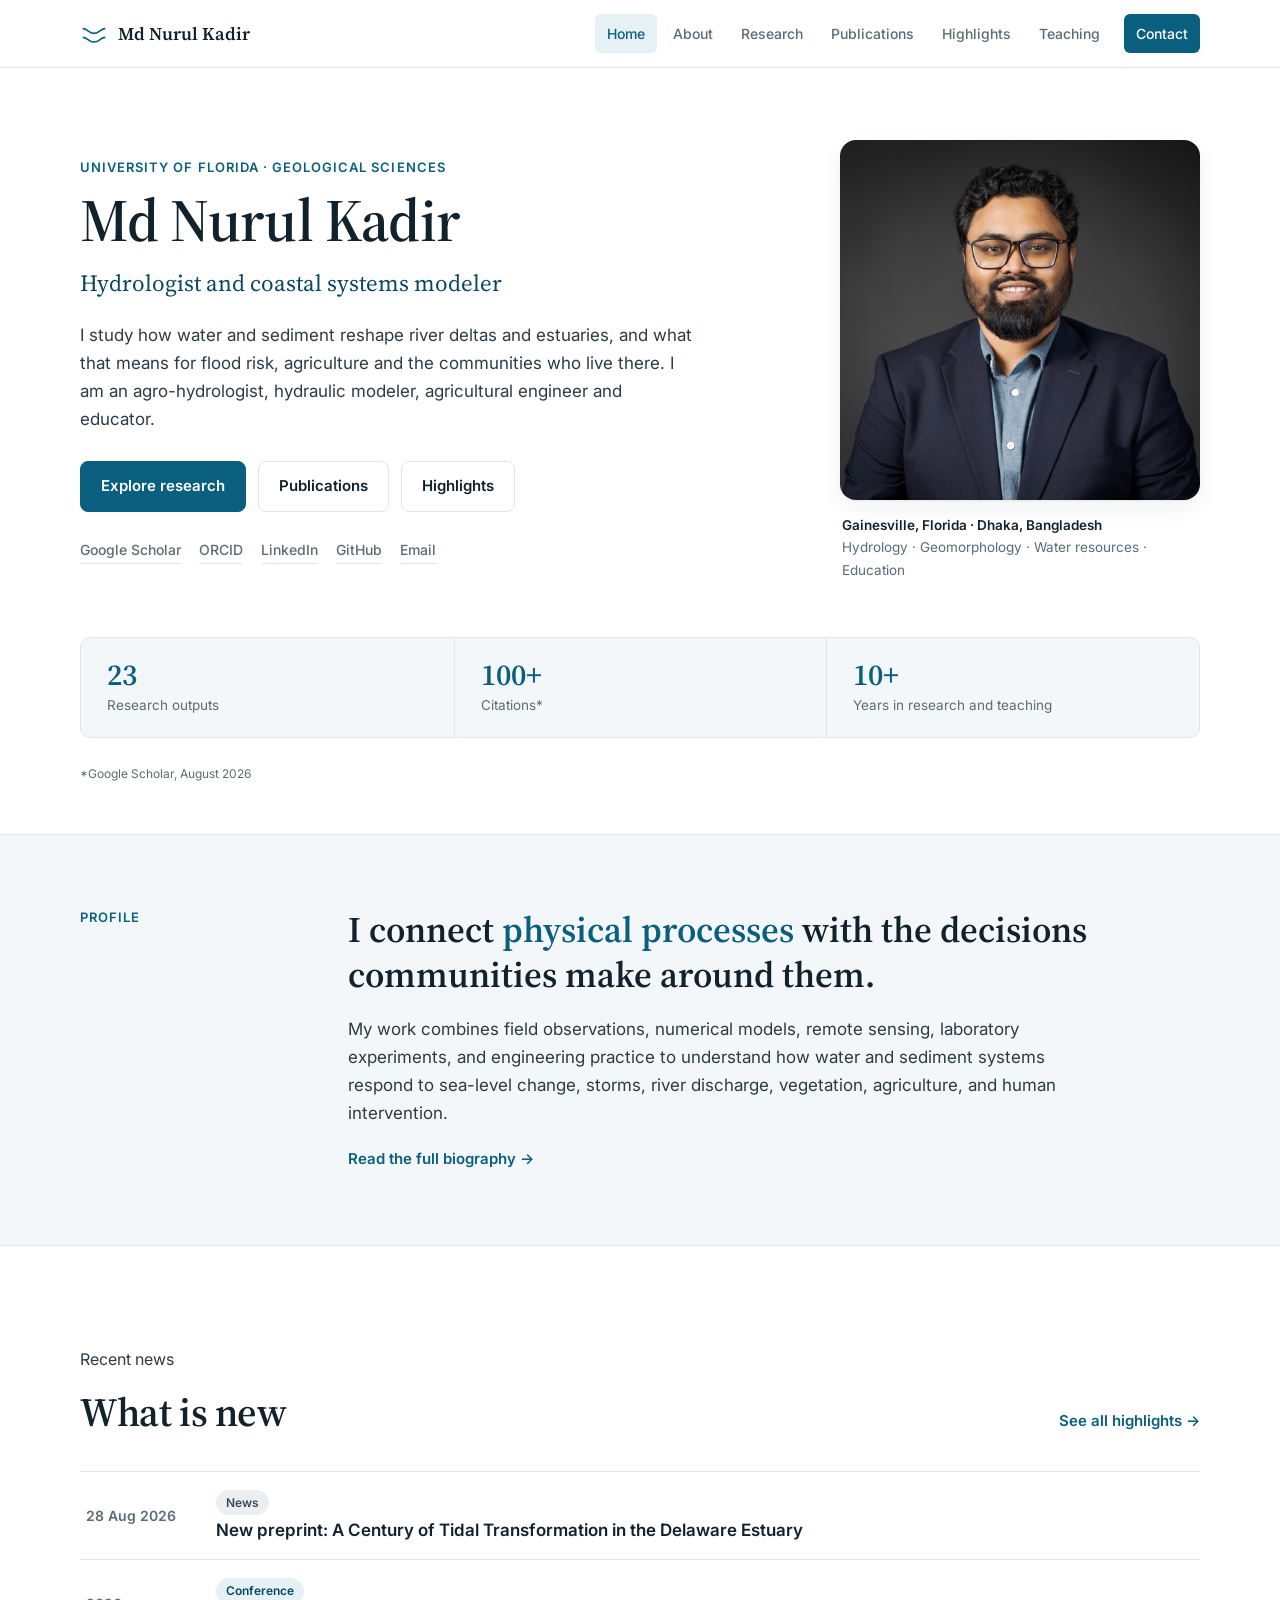
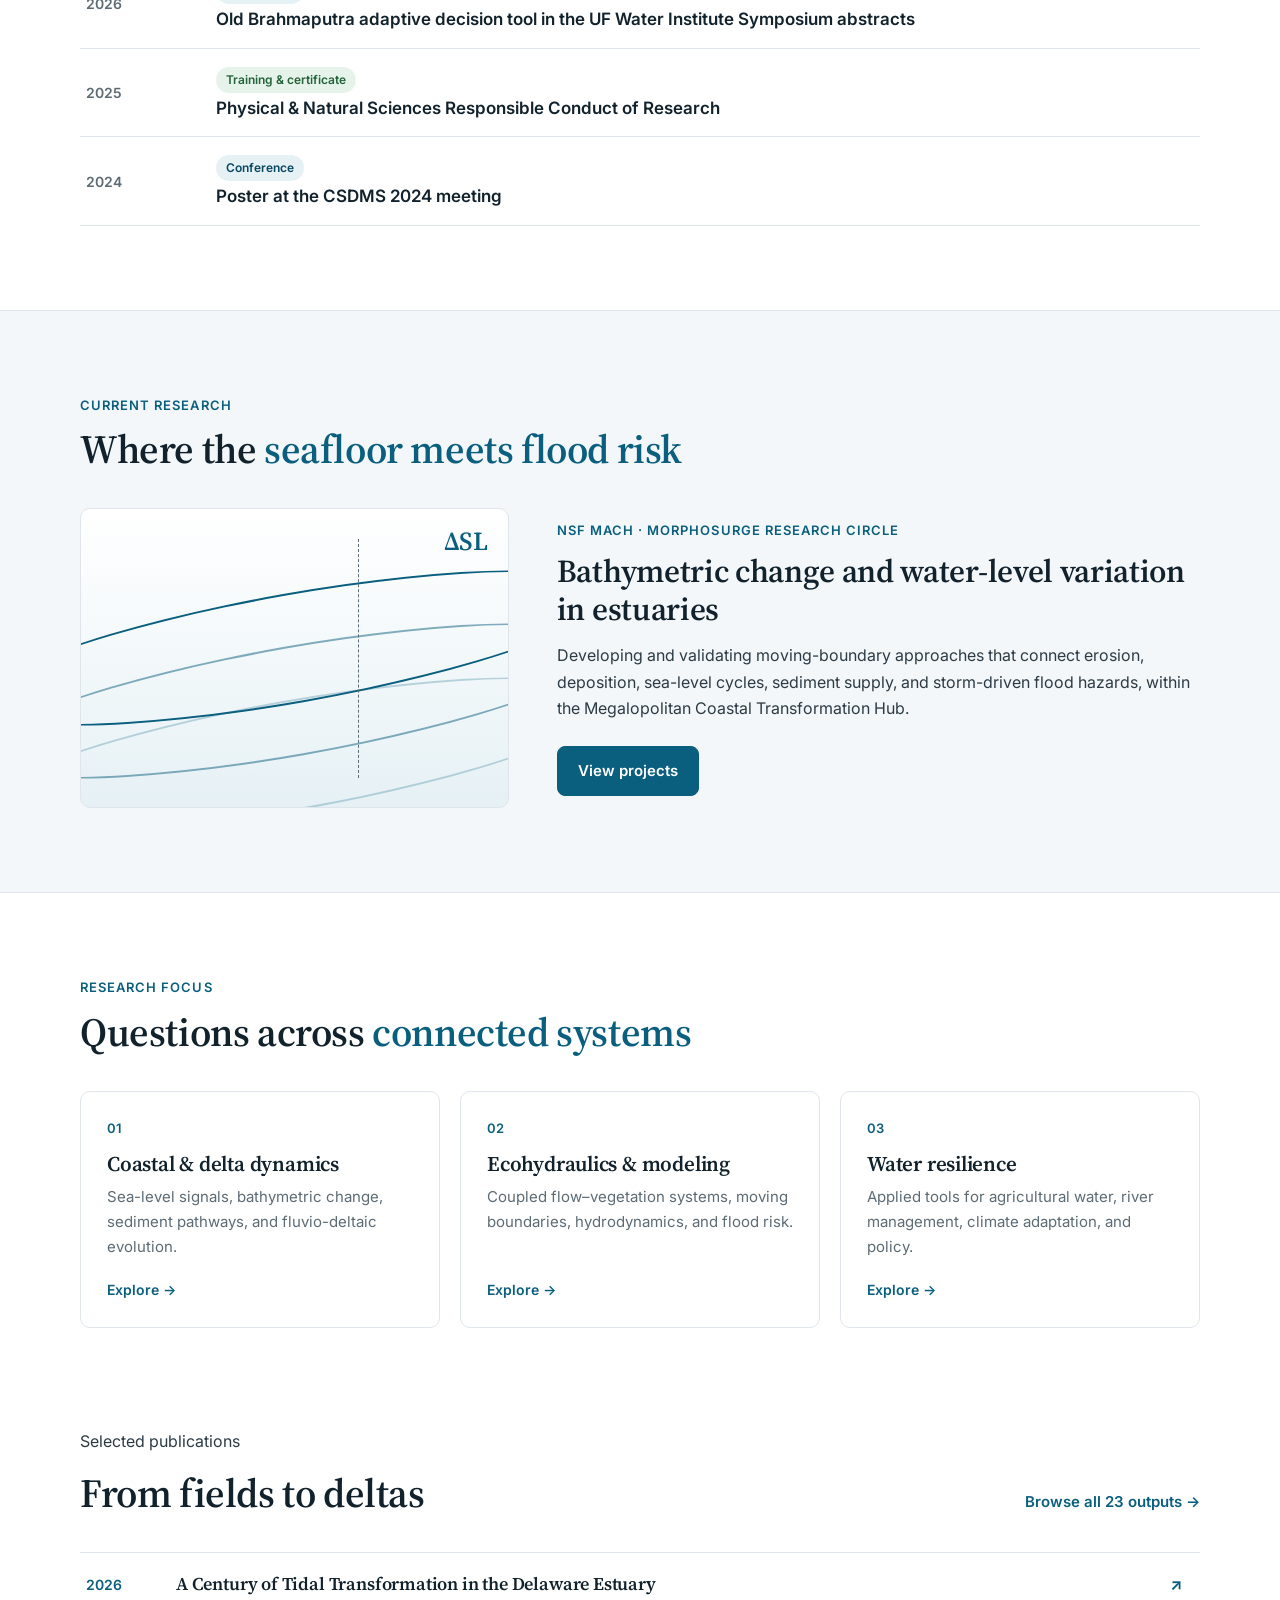
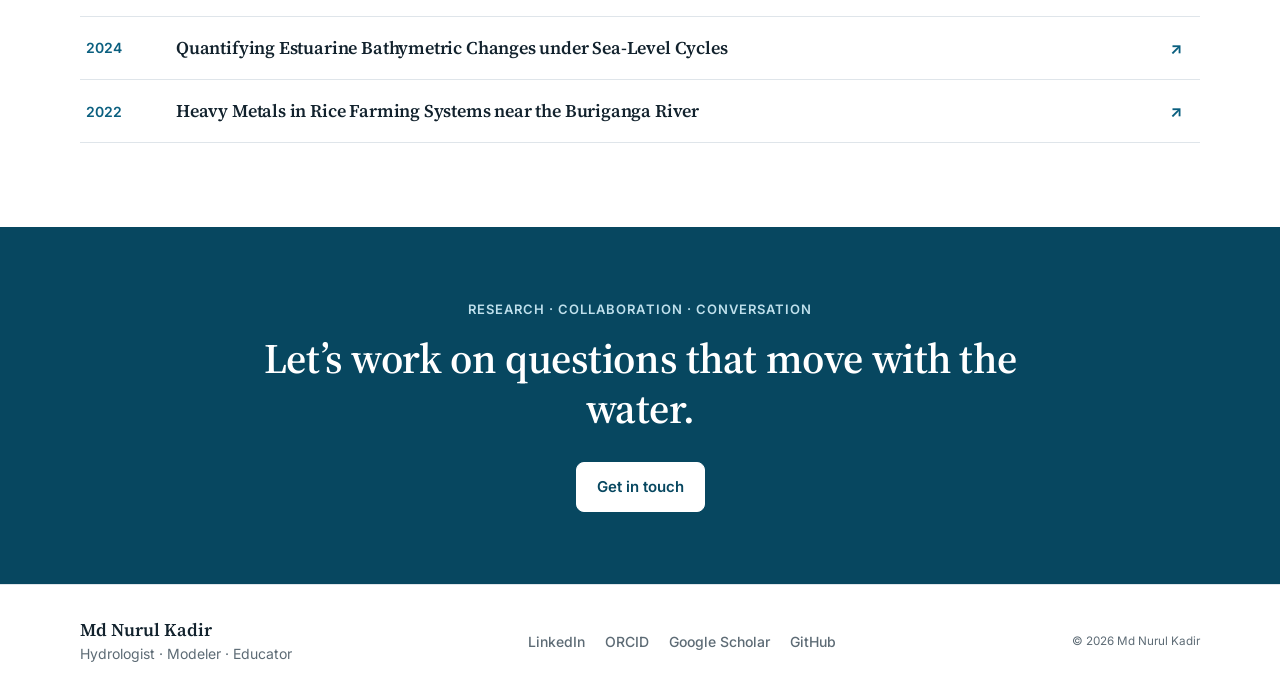
==== index.html @ 29823fca "Redesign portfolio with light academic theme; add Highlights page, Recent news and form-based update" ====
<!doctype html>
<html lang="en">
<head>
  <meta charset="UTF-8">
  <meta name="viewport" content="width=device-width,initial-scale=1">
  <meta name="description" content="Md Nurul Kadir — hydrologist and coastal systems modeler at the University of Florida, working on river deltas, estuaries, flood risk and water-resilient communities.">
  <meta name="theme-color" content="#0a5f7f">
  <meta property="og:title" content="Md Nurul Kadir — Hydrologist & Coastal Systems Modeler">
  <meta property="og:description" content="Researching water, sediment, vegetation, and resilient delta communities.">
  <meta property="og:type" content="website">
  <meta property="og:image" content="https://mnkadir.github.io/assets/md-nurul-kadir.jpg">
  <title>Md Nurul Kadir — Hydrologist & Coastal Systems Modeler</title>
  <link rel="icon" href="assets/favicon.svg">
  <link rel="preconnect" href="https://fonts.googleapis.com">
  <link rel="preconnect" href="https://fonts.gstatic.com" crossorigin>
  <link href="https://fonts.googleapis.com/css2?family=Inter:wght@400;500;600&family=Source+Serif+4:opsz,wght@8..60,400;8..60,600&display=swap" rel="stylesheet">
  <link rel="stylesheet" href="styles.css">
  <script type="application/ld+json">{"@context":"https://schema.org","@type":"Person","name":"Md Nurul Kadir","image":"https://mnkadir.github.io/assets/md-nurul-kadir.jpg","jobTitle":"Hydrologist and Coastal Systems Modeler","affiliation":{"@type":"CollegeOrUniversity","name":"University of Florida"},"sameAs":["https://www.linkedin.com/in/md-nurul-kadir","https://orcid.org/0000-0003-3397-5763","https://scholar.google.com/citations?user=dc0bK9sAAAAJ","https://www.researchgate.net/profile/Md-Nurul-Kadir","https://github.com/mnkadir"]}</script>
</head>
<body data-page="home">
  <a class="skip-link" href="#main">Skip to content</a>
  <div class="progress" aria-hidden="true"></div>

  <header class="site-header">
    <a class="brand" href="index.html">
      <svg viewBox="0 0 42 42" aria-hidden="true"><path d="M4 13c8 0 8 7 17 7s9-7 17-7M4 26c8 0 8 7 17 7s9-7 17-7"/></svg>
      <span>Md Nurul Kadir</span>
    </a>
    <button class="menu" aria-expanded="false" aria-controls="nav"><span></span><span></span><b class="sr-only">Menu</b></button>
    <nav id="nav">
      <a data-nav="home" href="index.html">Home</a>
      <a data-nav="about" href="about.html">About</a>
      <a data-nav="research" href="research.html">Research</a>
      <a data-nav="publications" href="publications.html">Publications</a>
      <a data-nav="highlights" href="highlights.html">Highlights</a>
      <a data-nav="teaching" href="teaching.html">Teaching</a>
      <a data-nav="contact" class="nav-contact" href="contact.html">Contact</a>
    </nav>
  </header>

  <main id="main">
    <section class="hero shell">
      <div class="hero-copy reveal">
        <p class="eyebrow">University of Florida · Geological Sciences</p>
        <h1>Md Nurul Kadir</h1>
        <p class="hero-role">Hydrologist and coastal systems modeler</p>
        <p class="hero-intro">I study how water and sediment reshape river deltas and estuaries, and what that means for flood risk, agriculture and the communities who live there. I am an agro-hydrologist, hydraulic modeler, agricultural engineer and educator.</p>
        <div class="actions">
          <a class="button primary" href="research.html">Explore research</a>
          <a class="button" href="publications.html">Publications</a>
          <a class="button" href="highlights.html">Highlights</a>
        </div>
        <div class="profile-links">
          <a href="https://scholar.google.com/citations?user=dc0bK9sAAAAJ" target="_blank" rel="noopener">Google Scholar</a>
          <a href="https://orcid.org/0000-0003-3397-5763" target="_blank" rel="noopener">ORCID</a>
          <a href="https://www.linkedin.com/in/md-nurul-kadir" target="_blank" rel="noopener">LinkedIn</a>
          <a href="https://github.com/mnkadir" target="_blank" rel="noopener">GitHub</a>
          <a href="mailto:mnkseum@gmail.com">Email</a>
        </div>
      </div>
      <div class="portrait-wrap reveal">
        <div class="portrait-frame"><img src="assets/md-nurul-kadir.jpg" alt="Portrait of Md Nurul Kadir" width="1000" height="1000"></div>
        <p class="portrait-note"><strong>Gainesville, Florida · Dhaka, Bangladesh</strong>Hydrology · Geomorphology · Water resources · Education</p>
      </div>
      <div class="hero-stats reveal">
        <div><strong data-pub-count>23</strong><span>Research outputs</span></div>
        <div><strong>100+</strong><span>Citations*</span></div>
        <div><strong>10+</strong><span>Years in research and teaching</span></div>
      </div>
      <p class="hero-foot">*Google Scholar, August 2026</p>
    </section>

    <section class="intro-band">
      <div class="shell two-col">
        <p class="section-label reveal">Profile</p>
        <div class="reveal">
          <p class="big-copy">I connect <em>physical processes</em> with the decisions communities make around them.</p>
          <p class="body-copy">My work combines field observations, numerical models, remote sensing, laboratory experiments, and engineering practice to understand how water and sediment systems respond to sea-level change, storms, river discharge, vegetation, agriculture, and human intervention.</p>
          <a class="text-link" href="about.html">Read the full biography →</a>
        </div>
      </div>
    </section>

    <section class="shell section">
      <div class="section-head row reveal">
        <div><p>Recent news</p><h2>What is new</h2></div>
        <a class="text-link" href="highlights.html">See all highlights →</a>
      </div>
      <div class="news-list" data-news data-limit="5"></div>
      <noscript><p class="empty-note">Please turn on JavaScript to see recent news, or visit the <a class="text-link" href="highlights.html">Highlights page</a>.</p></noscript>
    </section>

    <section class="feature-dark">
      <div class="shell section">
        <div class="section-head reveal"><p>Current research</p><h2>Where the <em>seafloor meets flood risk</em></h2></div>
        <div class="feature-project reveal">
          <div class="project-viz" aria-hidden="true"><span></span><span></span><span></span><i></i><b>ΔSL</b></div>
          <div>
            <p class="tag">NSF MACH · MorphoSurge research circle</p>
            <h3>Bathymetric change and water-level variation in estuaries</h3>
            <p>Developing and validating moving-boundary approaches that connect erosion, deposition, sea-level cycles, sediment supply, and storm-driven flood hazards, within the Megalopolitan Coastal Transformation Hub.</p>
            <a class="button primary" href="research.html">View projects</a>
          </div>
        </div>
      </div>
    </section>

    <section class="focus shell section">
      <div class="section-head reveal"><p>Research focus</p><h2>Questions across <em>connected systems</em></h2></div>
      <div class="card-grid">
        <a class="focus-card reveal" href="research.html#coastal"><span>01</span><h3>Coastal &amp; delta dynamics</h3><p>Sea-level signals, bathymetric change, sediment pathways, and fluvio-deltaic evolution.</p><b>Explore →</b></a>
        <a class="focus-card reveal" href="research.html#ecohydraulics"><span>02</span><h3>Ecohydraulics &amp; modeling</h3><p>Coupled flow–vegetation systems, moving boundaries, hydrodynamics, and flood risk.</p><b>Explore →</b></a>
        <a class="focus-card reveal" href="research.html#resilience"><span>03</span><h3>Water resilience</h3><p>Applied tools for agricultural water, river management, climate adaptation, and policy.</p><b>Explore →</b></a>
      </div>
    </section>

    <section class="selected shell section" style="padding-top:0">
      <div class="section-head row reveal">
        <div><p>Selected publications</p><h2>From fields to deltas</h2></div>
        <a class="text-link" href="publications.html">Browse all <span data-pub-count>23</span> outputs →</a>
      </div>
      <div class="output-list">
        <a class="output reveal" href="https://doi.org/10.22541/essoar.15008019/v1" target="_blank" rel="noopener"><span>2026</span><h3>A Century of Tidal Transformation in the Delaware Estuary</h3><b>↗</b></a>
        <a class="output reveal" href="https://doi.org/10.22541/essoar.170612216.66589059/v2" target="_blank" rel="noopener"><span>2024</span><h3>Quantifying Estuarine Bathymetric Changes under Sea-Level Cycles</h3><b>↗</b></a>
        <a class="output reveal" href="https://doi.org/10.1080/03067319.2022.2064752" target="_blank" rel="noopener"><span>2022</span><h3>Heavy Metals in Rice Farming Systems near the Buriganga River</h3><b>↗</b></a>
      </div>
    </section>

    <section class="cta">
      <div class="shell reveal">
        <p>Research · collaboration · conversation</p>
        <h2>Let’s work on questions that move with the water.</h2>
        <a class="button light" href="contact.html">Get in touch</a>
      </div>
    </section>
  </main>

  <footer class="footer">
    <div><strong>Md Nurul Kadir</strong><span>Hydrologist · Modeler · Educator</span></div>
    <div class="socials">
      <a href="https://www.linkedin.com/in/md-nurul-kadir" target="_blank" rel="noopener">LinkedIn</a>
      <a href="https://orcid.org/0000-0003-3397-5763" target="_blank" rel="noopener">ORCID</a>
      <a href="https://scholar.google.com/citations?user=dc0bK9sAAAAJ" target="_blank" rel="noopener">Google Scholar</a>
      <a href="https://github.com/mnkadir" target="_blank" rel="noopener">GitHub</a>
    </div>
    <small>© <span data-year></span> Md Nurul Kadir</small>
  </footer>
  <script src="script.js"></script>
</body>
</html>
---- styles.css ----
/* Md Nurul Kadir — portfolio styles (light academic theme) */

:root {
  --bg: #ffffff;
  --soft: #f4f7f9;
  --ink: #12222d;
  --text: #2c3b45;
  --muted: #5d6b75;
  --line: #dfe5ea;
  --accent: #0a5f7f;
  --accent-dark: #074760;
  --accent-soft: #e6f1f5;
  --serif: "Source Serif 4", Georgia, "Times New Roman", serif;
  --sans: "Inter", system-ui, -apple-system, "Segoe UI", Roboto, Arial, sans-serif;
  --shell: min(1120px, calc(100vw - 48px));
  --radius: 10px;
  --shadow: 0 1px 2px rgba(18, 34, 45, .06), 0 8px 24px rgba(18, 34, 45, .06);
}

* { box-sizing: border-box; }
html { scroll-behavior: smooth; }
body {
  margin: 0;
  background: var(--bg);
  color: var(--text);
  font-family: var(--sans);
  font-size: 16px;
  line-height: 1.65;
  overflow-x: hidden;
  -webkit-font-smoothing: antialiased;
}
a { color: inherit; text-decoration: none; }
img { max-width: 100%; display: block; }
button { font: inherit; color: inherit; }
h1, h2, h3 { color: var(--ink); font-family: var(--serif); font-weight: 600; letter-spacing: -.01em; margin: 0; }
h1 em, h2 em, .big-copy em, .contact-big em { font-style: normal; color: var(--accent); }
:focus-visible { outline: 2px solid var(--accent); outline-offset: 3px; border-radius: 4px; }
::selection { background: var(--accent-soft); color: var(--ink); }

.shell { width: var(--shell); margin: 0 auto; }
.section { padding: 84px 0; }
.sr-only { position: absolute; width: 1px; height: 1px; padding: 0; margin: -1px; overflow: hidden; clip: rect(0, 0, 0, 0); white-space: nowrap; border: 0; }
.skip-link { position: fixed; z-index: 1000; left: 10px; top: 10px; background: var(--accent); color: #fff; padding: 10px 14px; border-radius: 6px; transform: translateY(-200%); }
.skip-link:focus { transform: none; }
.progress { position: fixed; z-index: 999; top: 0; left: 0; height: 3px; background: var(--accent); width: 0; }

/* ---------- Header ---------- */
.site-header {
  position: sticky; top: 0; z-index: 50;
  height: 68px;
  padding: 0 max(24px, calc((100vw - 1120px) / 2));
  display: flex; align-items: center; justify-content: space-between; gap: 24px;
  background: rgba(255, 255, 255, .94);
  backdrop-filter: saturate(160%) blur(8px);
  border-bottom: 1px solid var(--line);
}
.brand { display: flex; align-items: center; gap: 10px; font: 600 18px var(--serif); color: var(--ink); white-space: nowrap; }
.brand svg { width: 28px; fill: none; stroke: var(--accent); stroke-width: 2.4; }
.site-header nav { display: flex; align-items: center; gap: 4px; font-size: 14px; font-weight: 500; }
.site-header nav a { padding: 8px 12px; border-radius: 6px; color: var(--muted); }
.site-header nav a:hover { color: var(--ink); background: var(--soft); }
.site-header nav a.active { color: var(--accent); background: var(--accent-soft); }
.site-header .nav-contact { margin-left: 8px; color: #fff; background: var(--accent); }
.site-header .nav-contact:hover, .site-header .nav-contact.active { color: #fff; background: var(--accent-dark); }
.menu { display: none; background: none; border: 0; padding: 8px; cursor: pointer; }
.menu span { display: block; width: 24px; height: 2px; background: var(--ink); margin: 6px 0; }

/* ---------- Buttons and links ---------- */
.actions { display: flex; gap: 12px; flex-wrap: wrap; }
.button {
  display: inline-flex; align-items: center; gap: 10px;
  padding: 12px 20px; border-radius: 8px; border: 1px solid var(--line);
  font-size: 15px; font-weight: 600; color: var(--ink); background: #fff;
  transition: background .2s, border-color .2s, color .2s;
}
.button:hover { border-color: var(--accent); color: var(--accent); }
.button.primary { background: var(--accent); border-color: var(--accent); color: #fff; }
.button.primary:hover { background: var(--accent-dark); border-color: var(--accent-dark); color: #fff; }
.button.light { background: #fff; border-color: #fff; color: var(--accent-dark); }
.button.light:hover { background: var(--accent-soft); }
.text-link { display: inline-block; margin-top: 20px; font-weight: 600; font-size: 15px; color: var(--accent); border-bottom: 1px solid transparent; }
.text-link:hover { border-color: var(--accent); }
.prose a { color: var(--accent); text-decoration: underline; text-underline-offset: 3px; }

.eyebrow, .tag, .section-head > p, .page-kicker, .section-label, .meta {
  margin: 0 0 10px;
  font-size: 13px; font-weight: 600; letter-spacing: .08em; text-transform: uppercase; color: var(--accent);
}

/* ---------- Home hero ---------- */
.hero {
  display: grid; grid-template-columns: minmax(0, 1.25fr) minmax(260px, .75fr); gap: 56px; align-items: center;
  padding: 72px 0 40px;
}
.hero h1 { font-size: clamp(40px, 5vw, 60px); line-height: 1.08; }
.hero-role { margin: 14px 0 0; font: 400 clamp(19px, 2vw, 23px)/1.4 var(--serif); color: var(--accent-dark); }
.hero-intro { margin: 22px 0 28px; max-width: 620px; font-size: 17px; color: var(--text); }
.profile-links { display: flex; flex-wrap: wrap; gap: 6px 18px; margin-top: 26px; font-size: 14px; font-weight: 500; }
.profile-links a { color: var(--muted); border-bottom: 1px solid var(--line); padding-bottom: 2px; }
.profile-links a:hover { color: var(--accent); border-color: var(--accent); }
.portrait-wrap { justify-self: end; width: min(100%, 360px); }
.portrait-frame { aspect-ratio: 1; border-radius: 16px; overflow: hidden; background: var(--soft); box-shadow: var(--shadow); }
.portrait-frame img { width: 100%; height: 100%; object-fit: cover; }
.portrait-note { margin: 14px 2px 0; font-size: 13.5px; color: var(--muted); }
.portrait-note strong { display: block; color: var(--ink); font-weight: 600; }
.hero-stats {
  grid-column: 1 / -1;
  display: grid; grid-template-columns: repeat(3, minmax(0, 1fr)); gap: 0;
  border: 1px solid var(--line); border-radius: var(--radius); background: var(--soft);
}
.hero-stats > div { padding: 20px 26px; }
.hero-stats > div + div { border-left: 1px solid var(--line); }
.hero-stats strong { display: block; font: 600 30px/1.1 var(--serif); color: var(--accent); }
.hero-stats span { font-size: 13.5px; color: var(--muted); }
.hero-foot { grid-column: 1 / -1; margin: -40px 0 0; font-size: 12px; color: var(--muted); }

/* ---------- Home sections ---------- */
.intro-band { padding: 72px 0; background: var(--soft); border-block: 1px solid var(--line); }
.two-col { display: grid; grid-template-columns: 220px 1fr; gap: 48px; }
.big-copy { margin: 0 0 18px; font: 600 clamp(26px, 3vw, 36px)/1.25 var(--serif); color: var(--ink); }
.body-copy { max-width: 760px; margin: 0; color: var(--text); font-size: 17px; }
.section-head { margin-bottom: 36px; max-width: 760px; }
.section-head h2 { font-size: clamp(28px, 3.4vw, 40px); line-height: 1.15; }
.section-head.row { max-width: none; display: flex; align-items: end; justify-content: space-between; gap: 24px; flex-wrap: wrap; }
.section-head.row .text-link { margin: 0; }

.card-grid { display: grid; grid-template-columns: repeat(3, 1fr); gap: 20px; }
.focus-card { display: flex; flex-direction: column; padding: 26px; border: 1px solid var(--line); border-radius: var(--radius); background: #fff; transition: border-color .2s, box-shadow .2s, transform .2s; }
.focus-card:hover { border-color: var(--accent); box-shadow: var(--shadow); transform: translateY(-2px); }
.focus-card > span { font-size: 13px; font-weight: 600; color: var(--accent); }
.focus-card h3 { margin: 12px 0 8px; font-size: 21px; line-height: 1.25; }
.focus-card p { margin: 0 0 18px; color: var(--muted); font-size: 15px; }
.focus-card b { margin-top: auto; font-size: 14px; font-weight: 600; color: var(--accent); }

.feature-dark { background: var(--soft); border-block: 1px solid var(--line); }
.feature-project { display: grid; grid-template-columns: .8fr 1.2fr; gap: 48px; align-items: center; }
.feature-project h3 { margin: 6px 0 14px; font-size: clamp(24px, 2.8vw, 32px); line-height: 1.2; }
.feature-project p:not(.tag) { margin: 0 0 24px; color: var(--text); }
.project-viz { min-height: 300px; position: relative; overflow: hidden; border-radius: var(--radius); border: 1px solid var(--line); background: linear-gradient(180deg, #fff 0%, var(--accent-soft) 100%); }
.project-viz span { position: absolute; width: 150%; height: 110px; left: -25%; border: 2px solid var(--accent); border-radius: 50%; transform: rotate(-10deg); }
.project-viz span:nth-child(1) { top: 28%; }
.project-viz span:nth-child(2) { top: 46%; opacity: .5; }
.project-viz span:nth-child(3) { top: 64%; opacity: .25; }
.project-viz i { position: absolute; top: 10%; bottom: 10%; left: 65%; border-left: 1px dashed var(--muted); }
.project-viz b { position: absolute; right: 20px; top: 14px; color: var(--accent); font: 600 26px var(--serif); }

.output-list { border-top: 1px solid var(--line); }
.output { display: grid; grid-template-columns: 70px 1fr 24px; gap: 20px; align-items: center; padding: 18px 6px; border-bottom: 1px solid var(--line); }
.output:hover { background: var(--soft); }
.output span { font-size: 14px; font-weight: 600; color: var(--accent); }
.output h3 { font-size: 18px; line-height: 1.35; font-weight: 600; }
.output b { color: var(--accent); }

.cta { padding: 72px 0; background: var(--accent-dark); color: #fff; text-align: center; }
.cta p { margin: 0 0 12px; font-size: 13px; font-weight: 600; letter-spacing: .08em; text-transform: uppercase; color: #bfe0ec; }
.cta h2 { max-width: 760px; margin: 0 auto 28px; color: #fff; font-size: clamp(28px, 3.6vw, 42px); line-height: 1.2; }
.cta h2 em { color: #bfe0ec; }

/* ---------- Footer ---------- */
.footer {
  padding: 32px max(24px, calc((100vw - 1120px) / 2));
  display: flex; align-items: center; justify-content: space-between; gap: 24px; flex-wrap: wrap;
  border-top: 1px solid var(--line); background: #fff; font-size: 14px; color: var(--muted);
}
.footer > div:first-child { display: flex; flex-direction: column; }
.footer strong { font: 600 18px var(--serif); color: var(--ink); }
.socials { display: flex; gap: 20px; flex-wrap: wrap; font-weight: 500; }
.socials a:hover { color: var(--accent); }

/* ---------- Inner pages ---------- */
.page-hero { padding: 64px 0 56px; background: var(--soft); border-bottom: 1px solid var(--line); }
.page-hero h1 { max-width: 860px; font-size: clamp(34px, 4.4vw, 52px); line-height: 1.12; }
.page-hero .page-lede { max-width: 720px; margin: 18px 0 0; font-size: 18px; color: var(--text); }
.page-section { padding: 72px 0; }
.page-section.white { background: var(--soft); border-block: 1px solid var(--line); }
.split { display: grid; grid-template-columns: .55fr 1.45fr; gap: 56px; }
.split h2, .content-title { font-size: clamp(26px, 3vw, 36px); line-height: 1.2; }
.prose p { color: var(--text); font-size: 17px; }
.prose .lead { font: 400 21px/1.5 var(--serif); color: var(--ink); }
.side-photo { position: sticky; top: 92px; align-self: start; }
.side-photo img { width: 100%; aspect-ratio: 4 / 5; object-fit: cover; border-radius: var(--radius); box-shadow: var(--shadow); }
.chips { display: flex; gap: 8px; flex-wrap: wrap; margin-top: 28px; }
.chips span { padding: 6px 12px; border-radius: 100px; background: var(--accent-soft); color: var(--accent-dark); font-size: 13px; font-weight: 500; }
.source-note { margin-top: 28px; padding: 16px 18px; border-left: 3px solid var(--accent); border-radius: 0 8px 8px 0; background: var(--accent-soft); color: var(--text); font-size: 14px; }
.page-section.white .info-card, .page-section.white .video-card { background: #fff; }

.timeline { border-top: 1px solid var(--line); }
.timeline article { display: grid; grid-template-columns: 130px 1fr; gap: 20px; padding: 22px 0; border-bottom: 1px solid var(--line); }
.timeline time { font-size: 14px; font-weight: 600; color: var(--accent); padding-top: 3px; }
.timeline h3 { font-size: 20px; }
.timeline p { margin: 4px 0; color: var(--text); }
.timeline small { font-size: 13px; color: var(--muted); }

.info-grid { display: grid; grid-template-columns: repeat(2, 1fr); gap: 16px; }
.info-card { padding: 22px; border: 1px solid var(--line); border-radius: var(--radius); background: #fff; }
.info-card span { font-size: 12.5px; font-weight: 600; letter-spacing: .06em; text-transform: uppercase; color: var(--accent); }
.info-card h3 { margin: 8px 0 4px; font-size: 19px; line-height: 1.3; }
.info-card p { margin: 0; font-size: 14.5px; color: var(--muted); }

.project-stack { border-top: 1px solid var(--line); }
.project-row { display: grid; grid-template-columns: 48px .8fr 1.2fr; gap: 28px; padding: 40px 0; border-bottom: 1px solid var(--line); scroll-margin-top: 90px; }
.project-row > span { font: 600 15px var(--serif); color: var(--accent); padding-top: 4px; }
.project-row h2 { font-size: 25px; line-height: 1.2; }
.project-row h3 { margin: 0 0 10px; font: 600 17px/1.4 var(--sans); color: var(--ink); letter-spacing: 0; }
.project-row p { margin: 0 0 12px; color: var(--text); }
.project-row ul { margin: 0 0 14px; padding-left: 20px; color: var(--text); }
.project-row .links { display: flex; gap: 18px; flex-wrap: wrap; }
.project-row .links a { font-size: 14.5px; font-weight: 600; color: var(--accent); border-bottom: 1px solid transparent; }
.project-row .links a:hover { border-color: var(--accent); }

.pub-controls { display: flex; justify-content: space-between; align-items: end; gap: 24px; flex-wrap: wrap; margin-bottom: 24px; }
.pub-controls p { margin: 0; max-width: 460px; color: var(--muted); font-size: 14.5px; }
.pub-list { counter-reset: pub; border-top: 1px solid var(--line); }
.pub { counter-increment: pub; display: grid; grid-template-columns: 40px 1fr auto; gap: 16px; align-items: start; padding: 18px 6px; border-bottom: 1px solid var(--line); }
.pub:before { content: counter(pub, decimal-leading-zero); font-size: 13px; font-weight: 600; color: var(--muted); padding-top: 4px; }
.pub h2 { font: 600 17.5px/1.4 var(--sans); letter-spacing: 0; }
.pub p { margin: 6px 0 0; font-size: 13.5px; color: var(--muted); }
.pub .pub-link { white-space: nowrap; font-size: 14px; font-weight: 600; color: var(--accent); padding-top: 3px; }
a.pub:hover { background: var(--soft); }
a.pub:hover h2 { color: var(--accent); }

.video-grid { display: grid; grid-template-columns: repeat(2, 1fr); gap: 24px; }
.video-card { border: 1px solid var(--line); border-radius: var(--radius); overflow: hidden; background: #fff; }
.video-frame { aspect-ratio: 16 / 9; background: #000; }
.video-frame iframe { width: 100%; height: 100%; border: 0; display: block; }
.video-card div:last-child { padding: 18px 20px; }
.video-card h2 { font-size: 20px; margin: 0 0 4px; }
.video-card p { color: var(--muted); margin: 0; font-size: 14.5px; }
.principles { display: grid; grid-template-columns: repeat(3, 1fr); gap: 20px; }
.principle { padding: 26px; border: 1px solid var(--line); border-radius: var(--radius); background: #fff; }
.principle span { font-size: 13px; font-weight: 600; color: var(--accent); }
.principle h3 { margin: 10px 0 8px; font-size: 20px; }
.principle p { margin: 0; font-size: 15px; color: var(--muted); }

.contact-grid { display: grid; grid-template-columns: 1fr 1fr; gap: 56px; }
.contact-big { margin: 0; font: 600 clamp(24px, 2.8vw, 32px)/1.3 var(--serif); color: var(--ink); }
.contact-list { border-top: 1px solid var(--line); }
.contact-list a, .contact-list div { display: grid; grid-template-columns: 120px 1fr auto; gap: 16px; padding: 16px 6px; border-bottom: 1px solid var(--line); }
.contact-list span { font-size: 12.5px; font-weight: 600; letter-spacing: .06em; text-transform: uppercase; color: var(--muted); padding-top: 3px; }
.contact-list b { font-weight: 600; color: var(--ink); overflow-wrap: anywhere; }
.contact-list em { font-style: normal; color: var(--accent); }
.contact-list a:hover { background: var(--soft); }
.contact-list a:hover b { color: var(--accent); }

/* ---------- Highlights and news ---------- */
.badge { display: inline-block; padding: 3px 10px; border-radius: 100px; background: var(--accent-soft); color: var(--accent-dark); font-size: 12px; font-weight: 600; white-space: nowrap; }
.badge[data-type="seminar"] { background: #ece9f8; color: #43348a; }
.badge[data-type="certificate"] { background: #e6f3ea; color: #23633a; }
.badge[data-type="media"] { background: #fbe9e7; color: #9a3324; }
.badge[data-type="award"] { background: #fbf1d9; color: #7a5510; }
.badge[data-type="news"] { background: #eceff1; color: #3c4a54; }

.filters { display: flex; gap: 8px; flex-wrap: wrap; margin-bottom: 28px; }
.filters button { padding: 8px 14px; border-radius: 100px; border: 1px solid var(--line); background: #fff; font-size: 14px; font-weight: 500; color: var(--text); cursor: pointer; }
.filters button:hover { border-color: var(--accent); color: var(--accent); }
.filters button[aria-pressed="true"] { background: var(--accent); border-color: var(--accent); color: #fff; }
.filters button small { opacity: .7; font-size: 12px; margin-left: 4px; }

.update-grid { display: grid; grid-template-columns: repeat(3, minmax(0, 1fr)); gap: 24px; }
.update-card { display: flex; flex-direction: column; border: 1px solid var(--line); border-radius: var(--radius); overflow: hidden; background: #fff; scroll-margin-top: 90px; }
.update-card:target { border-color: var(--accent); box-shadow: 0 0 0 3px var(--accent-soft); }
.update-media { position: relative; display: block; width: 100%; padding: 0; border: 0; aspect-ratio: 16 / 10; background: var(--soft); cursor: pointer; overflow: hidden; }
.update-media img { width: 100%; height: 100%; object-fit: cover; transition: transform .3s; }
.update-media:hover img { transform: scale(1.03); }
.update-media.contain img { object-fit: contain; padding: 10px; }
.update-media iframe { position: absolute; inset: 0; width: 100%; height: 100%; border: 0; }
.update-media .count { position: absolute; right: 10px; bottom: 10px; padding: 3px 9px; border-radius: 100px; background: rgba(18, 34, 45, .78); color: #fff; font-size: 12px; font-weight: 600; }
.update-media .play { position: absolute; inset: 0; margin: auto; width: 64px; height: 64px; border-radius: 50%; background: rgba(18, 34, 45, .78); }
.update-media .play:after { content: ""; position: absolute; left: 26px; top: 20px; border-left: 20px solid #fff; border-top: 12px solid transparent; border-bottom: 12px solid transparent; }
.update-body { display: flex; flex-direction: column; gap: 8px; padding: 18px 20px 20px; flex: 1; }
.update-meta { display: flex; align-items: center; gap: 10px; flex-wrap: wrap; font-size: 13.5px; color: var(--muted); }
.update-body h3 { font: 600 18px/1.35 var(--sans); letter-spacing: 0; }
.update-place { margin: 0; font-size: 14px; color: var(--muted); }
.update-summary { margin: 0; font-size: 15px; color: var(--text); white-space: pre-line; }
.update-links { display: flex; gap: 16px; flex-wrap: wrap; margin-top: auto; padding-top: 6px; }
.update-links a { font-size: 14.5px; font-weight: 600; color: var(--accent); border-bottom: 1px solid transparent; }
.update-links a:hover { border-color: var(--accent); }

.news-list { border-top: 1px solid var(--line); }
.news-item { display: grid; grid-template-columns: 110px 1fr auto; gap: 20px; align-items: center; padding: 16px 6px; border-bottom: 1px solid var(--line); }
.news-item:hover { background: var(--soft); }
.news-item time { font-size: 14px; font-weight: 600; color: var(--muted); }
.news-item h3 { font: 600 17px/1.4 var(--sans); letter-spacing: 0; margin-top: 4px; }
.news-item:hover h3 { color: var(--accent); }
.news-item img { width: 92px; height: 64px; object-fit: cover; border-radius: 6px; background: var(--soft); }
.empty-note { padding: 28px; border: 1px dashed var(--line); border-radius: var(--radius); color: var(--muted); text-align: center; }

.lightbox { width: min(1100px, 96vw); max-height: 94vh; padding: 0; border: 0; border-radius: 12px; background: #0e1920; color: #fff; overflow: hidden; }
.lightbox::backdrop { background: rgba(8, 16, 22, .82); }
.lightbox figure { margin: 0; display: flex; flex-direction: column; max-height: 94vh; }
.lightbox img { width: 100%; max-height: calc(94vh - 64px); object-fit: contain; background: #0e1920; }
.lightbox figcaption { display: flex; align-items: center; justify-content: space-between; gap: 16px; padding: 12px 16px; font-size: 14px; }
.lightbox .lb-buttons { display: flex; gap: 8px; }
.lightbox button { padding: 6px 14px; border-radius: 6px; border: 1px solid rgba(255, 255, 255, .3); background: transparent; color: #fff; cursor: pointer; font-size: 14px; }
.lightbox button:hover { background: rgba(255, 255, 255, .12); }

/* ---------- Motion ---------- */
/* Content is always visible; sections only get a short, subtle rise as they scroll in. */
.reveal { transform: translateY(8px); transition: transform .4s ease-out; }
.reveal.visible { transform: none; }

/* ---------- Responsive ---------- */
@media (max-width: 980px) {
  .site-header nav { gap: 0; font-size: 13.5px; }
  .site-header nav a { padding: 8px 9px; }
  .update-grid { grid-template-columns: repeat(2, minmax(0, 1fr)); }
}
@media (max-width: 860px) {
  :root { --shell: calc(100vw - 32px); }
  .section, .page-section { padding: 56px 0; }
  .site-header { padding-inline: 16px; }
  .menu { display: block; }
  .site-header nav { display: none; position: absolute; top: 68px; left: 0; right: 0; flex-direction: column; align-items: stretch; gap: 2px; padding: 12px 16px 16px; background: #fff; border-bottom: 1px solid var(--line); box-shadow: var(--shadow); font-size: 16px; }
  .site-header nav.open { display: flex; }
  .site-header nav a { padding: 12px; }
  .site-header .nav-contact { margin: 6px 0 0; text-align: center; }
  .hero { grid-template-columns: 1fr; gap: 32px; padding: 40px 0 32px; }
  .portrait-wrap { justify-self: start; width: min(100%, 280px); order: -1; }
  .hero-foot { margin-top: -20px; }
  .two-col, .feature-project, .split, .contact-grid { grid-template-columns: 1fr; gap: 24px; }
  .card-grid, .principles, .video-grid { grid-template-columns: 1fr; }
  .project-row { grid-template-columns: 36px 1fr; gap: 12px 16px; }
  .project-row > div:last-child { grid-column: 2; }
  .side-photo { position: static; max-width: 320px; }
  .project-viz { min-height: 200px; }
}
@media (max-width: 600px) {
  .hero-stats { grid-template-columns: 1fr; }
  .hero-stats > div + div { border-left: 0; border-top: 1px solid var(--line); }
  .info-grid, .update-grid { grid-template-columns: 1fr; }
  .timeline article { grid-template-columns: 1fr; gap: 4px; }
  .actions .button { width: 100%; justify-content: center; }
  .output { grid-template-columns: 52px 1fr; }
  .output b { display: none; }
  .pub { grid-template-columns: 30px 1fr; }
  .pub .pub-link { grid-column: 2; }
  .contact-list a, .contact-list div { grid-template-columns: 96px 1fr; }
  .contact-list em { display: none; }
  .news-item { grid-template-columns: 1fr auto; gap: 6px 14px; }
  .news-item time { grid-column: 1 / -1; }
  .footer { flex-direction: column; align-items: flex-start; }
}
@media (prefers-reduced-motion: reduce) {
  html { scroll-behavior: auto; }
  *, *:before, *:after { animation: none !important; transition: none !important; }
  .reveal { opacity: 1; transform: none; }
}
@media print {
  .site-header, .progress, .cta, .filters, .menu { display: none; }
  .reveal { opacity: 1; transform: none; }
}
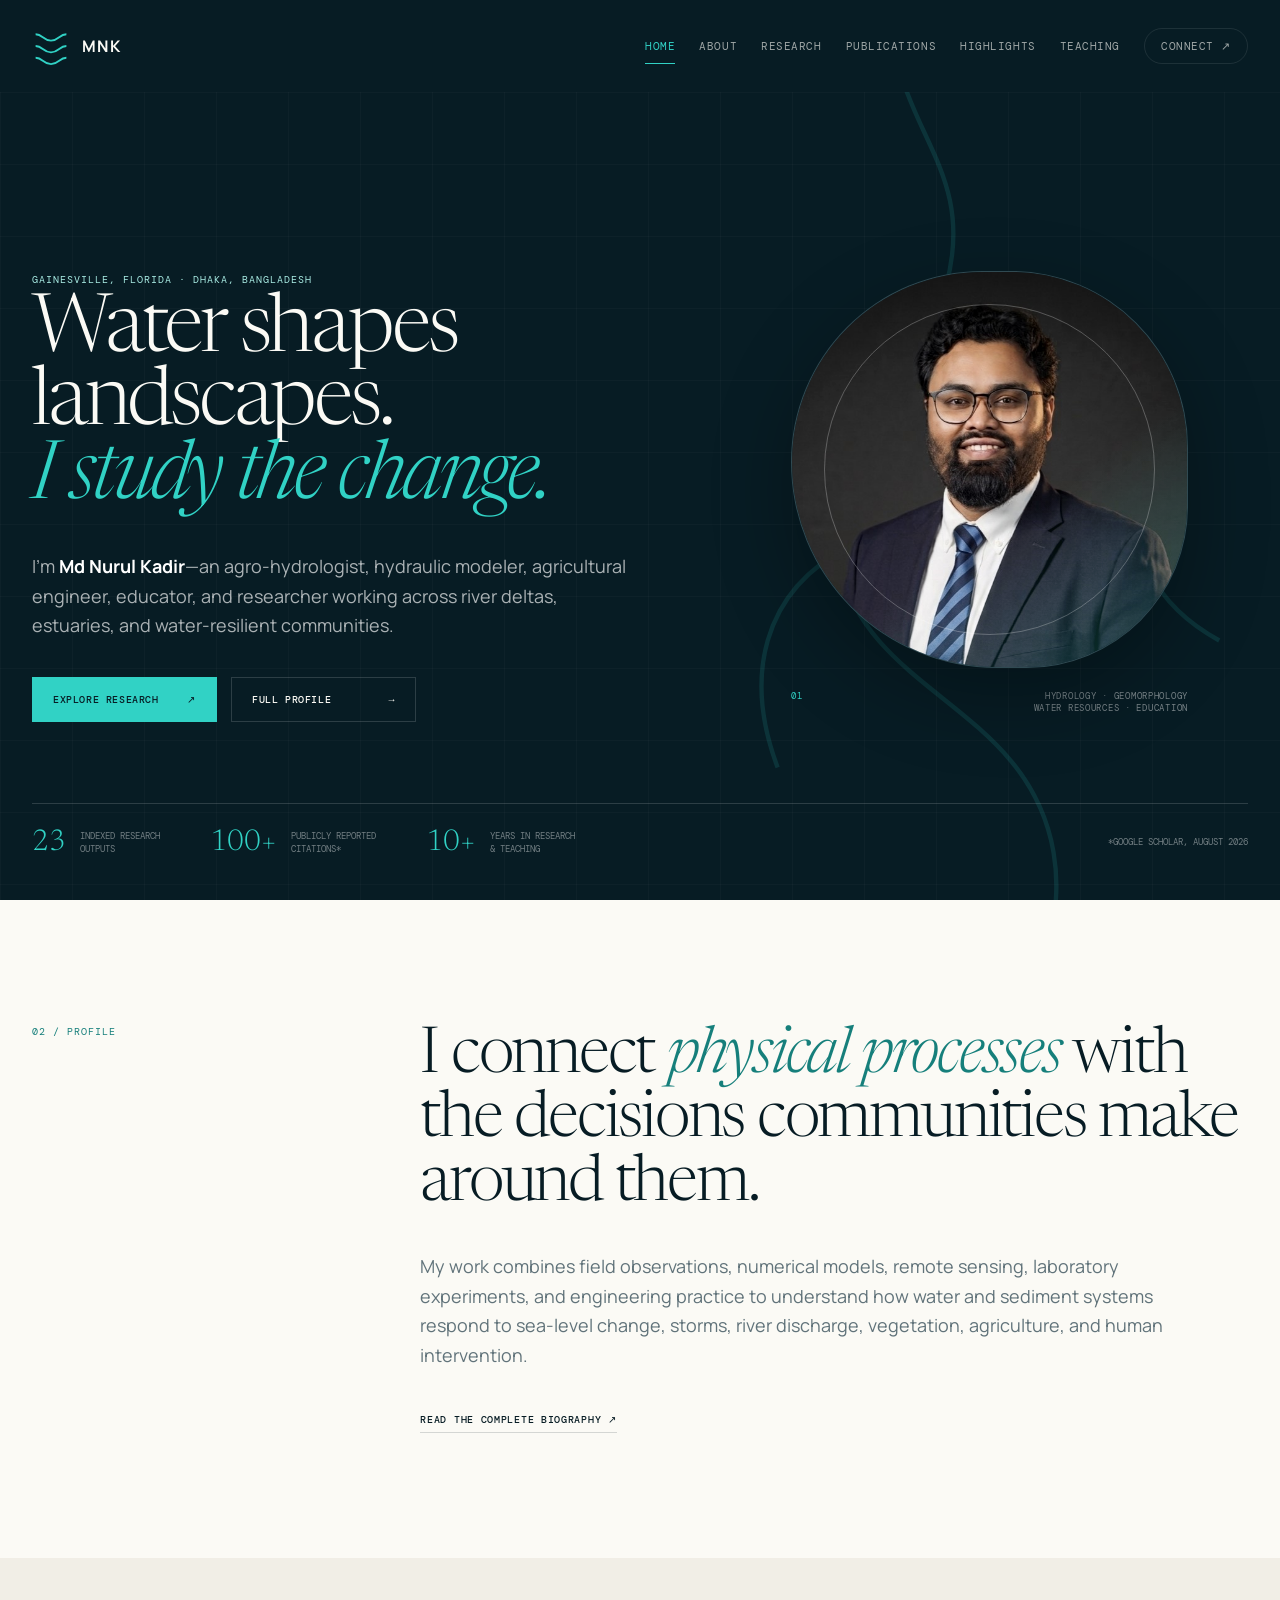
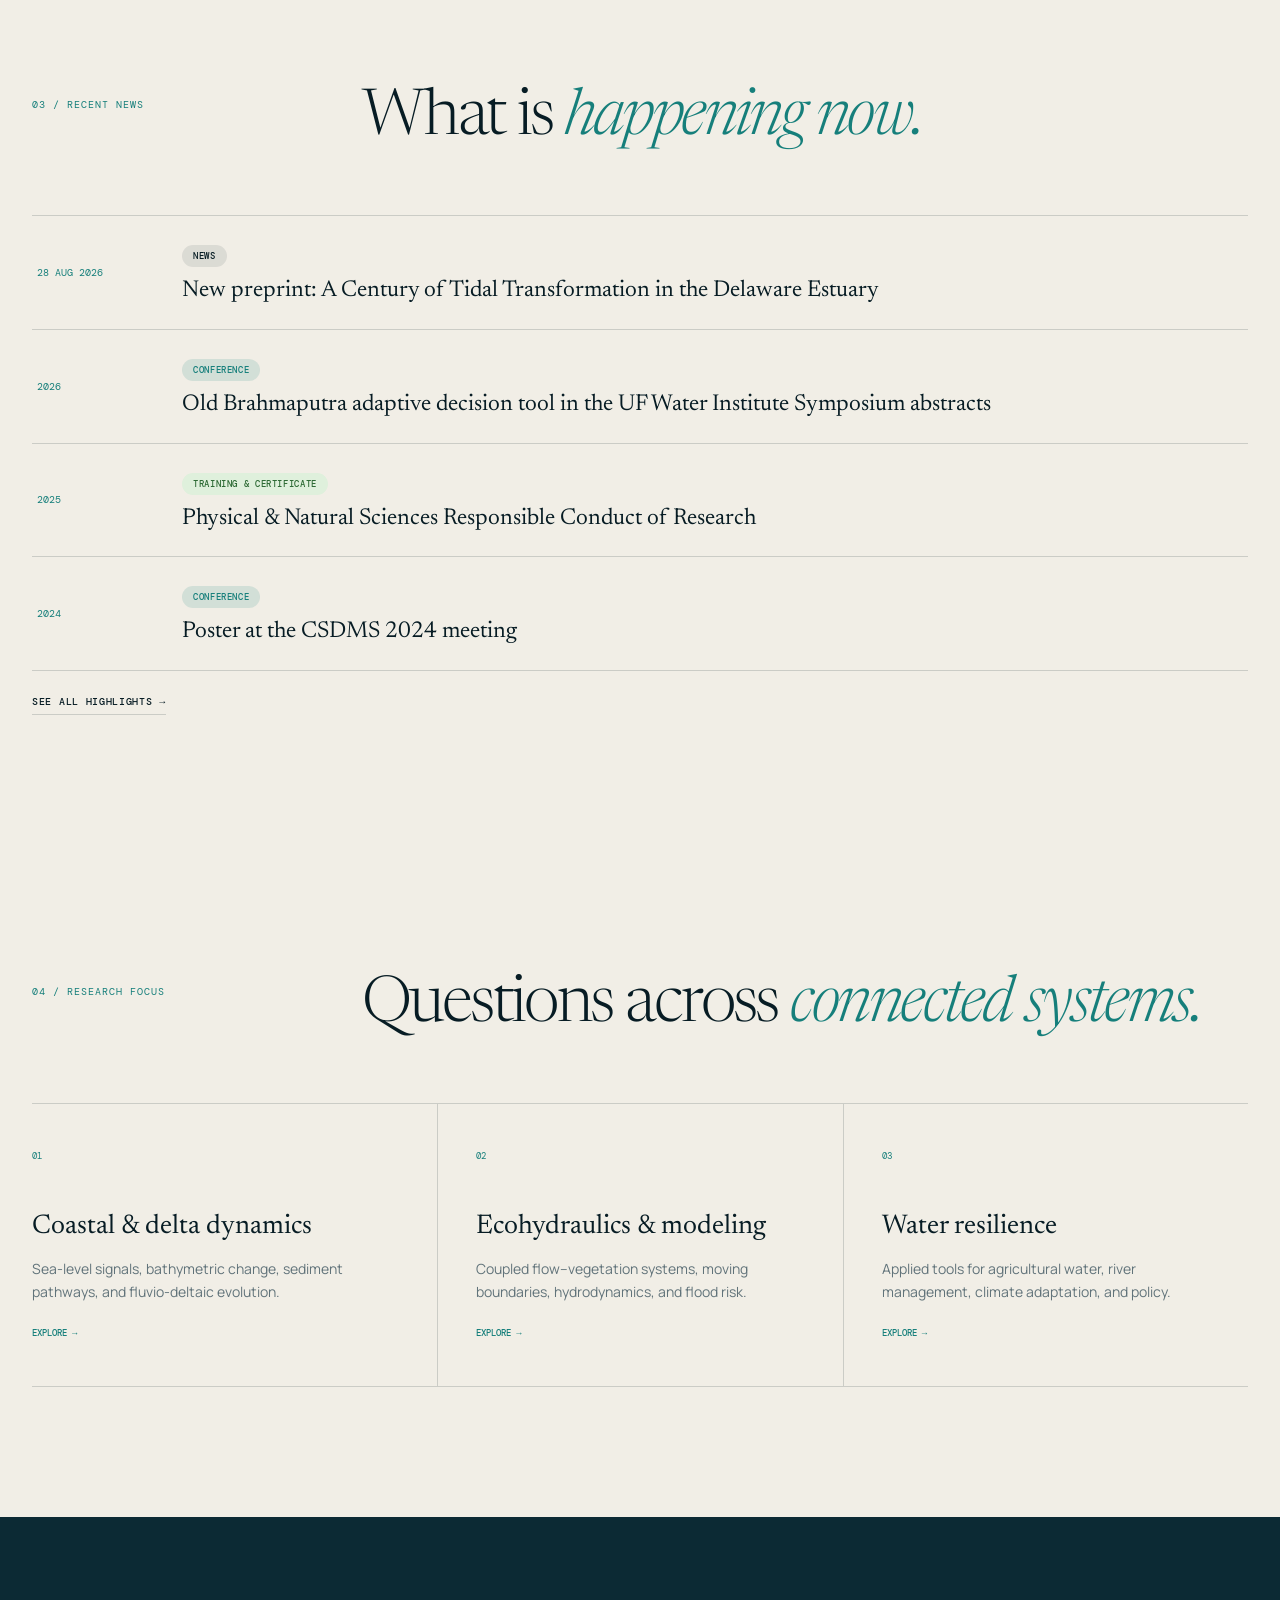
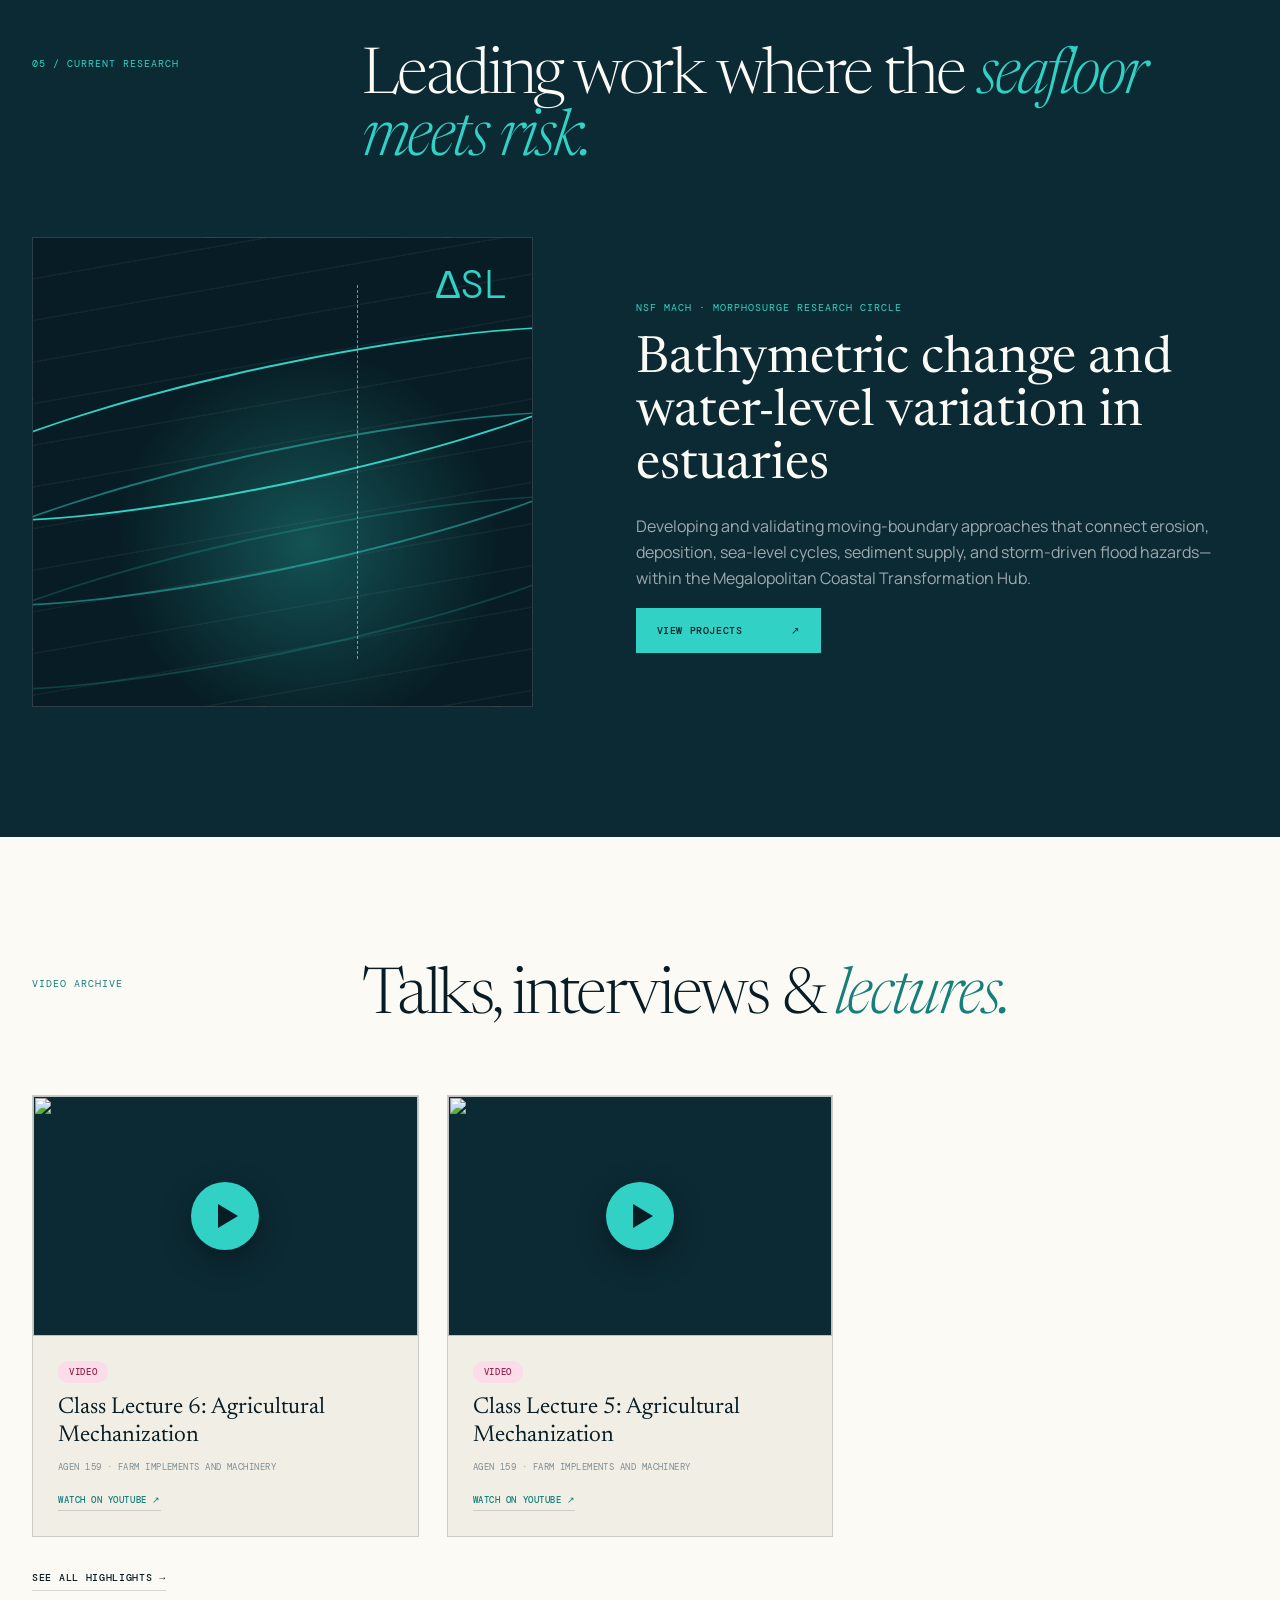
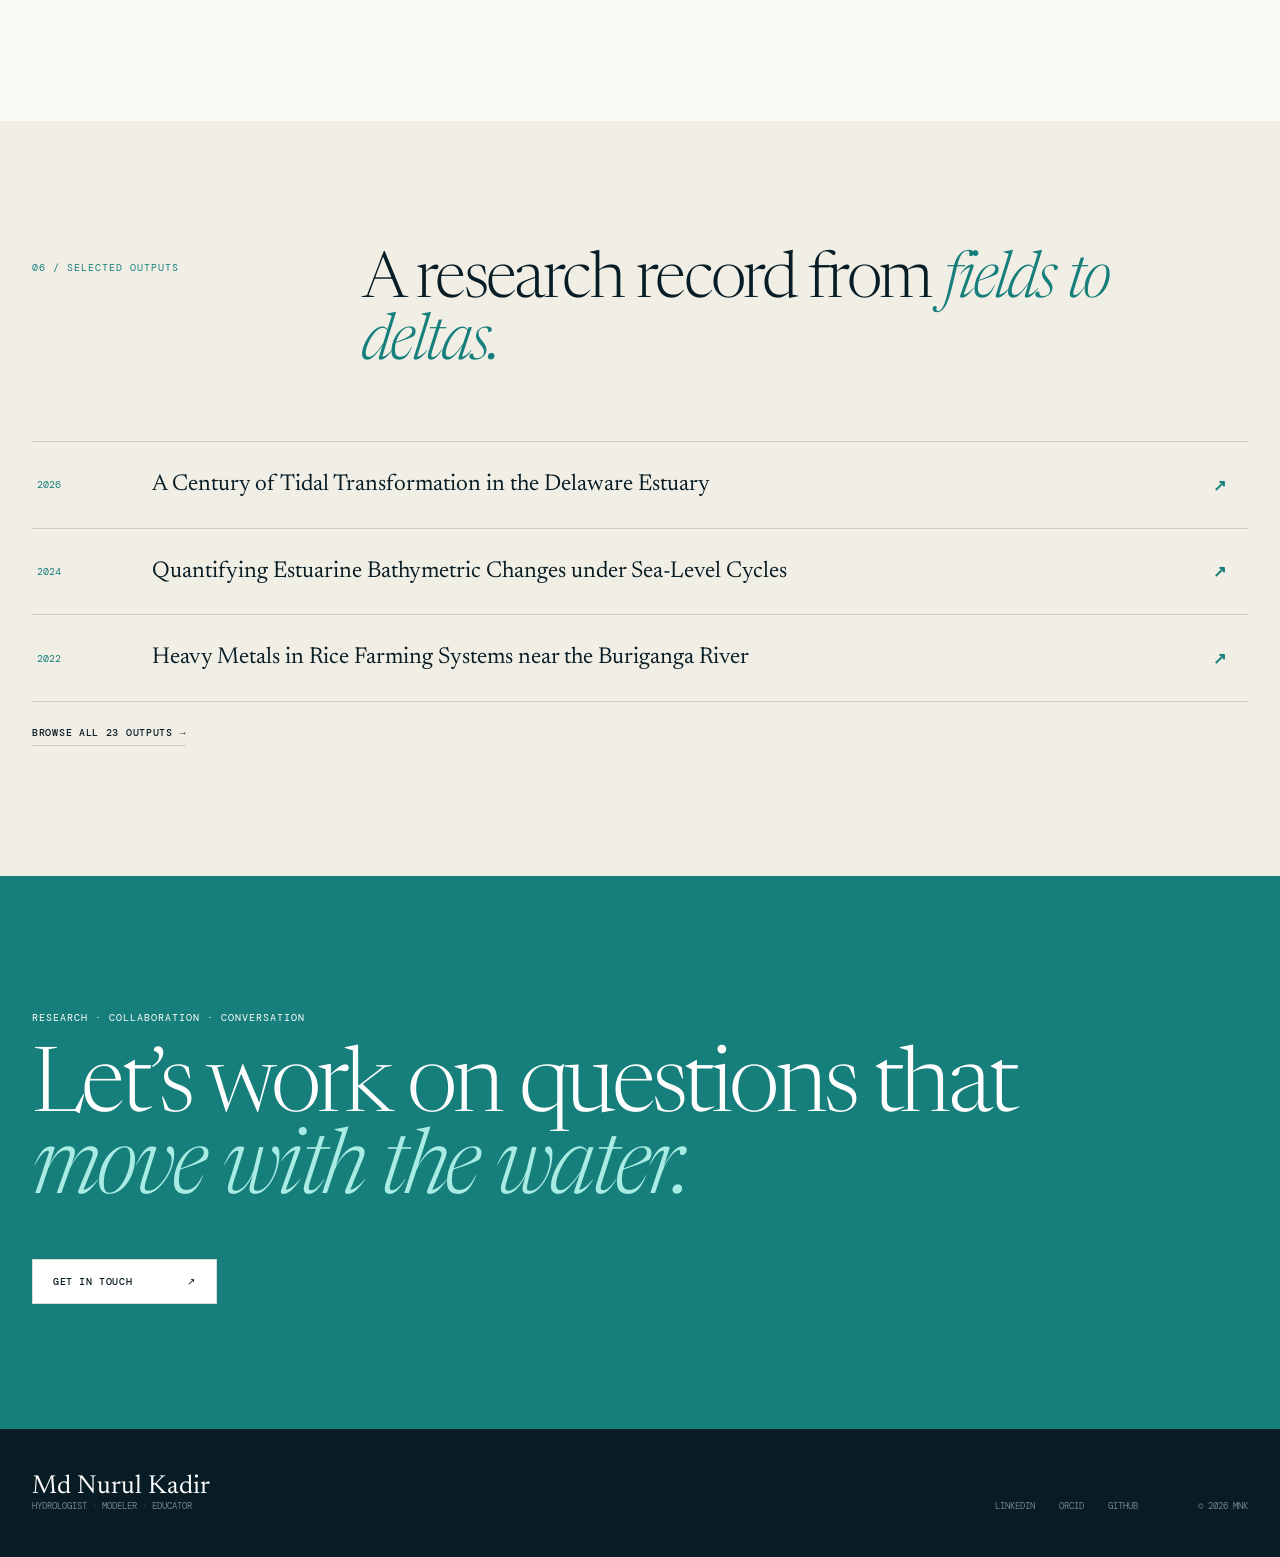
==== commit 23d67115: "Keep the original dark design; add Featured figures and Video archive to the home page; add figure a" ====
--- a/index.html
+++ b/index.html
@@ -1,150 +1,40 @@
 <!doctype html>
 <html lang="en">
 <head>
-  <meta charset="UTF-8">
-  <meta name="viewport" content="width=device-width,initial-scale=1">
-  <meta name="description" content="Md Nurul Kadir — hydrologist and coastal systems modeler at the University of Florida, working on river deltas, estuaries, flood risk and water-resilient communities.">
-  <meta name="theme-color" content="#0a5f7f">
-  <meta property="og:title" content="Md Nurul Kadir — Hydrologist & Coastal Systems Modeler">
-  <meta property="og:description" content="Researching water, sediment, vegetation, and resilient delta communities.">
-  <meta property="og:type" content="website">
-  <meta property="og:image" content="https://mnkadir.github.io/assets/md-nurul-kadir.jpg">
+  <meta charset="UTF-8"><meta name="viewport" content="width=device-width,initial-scale=1">
+  <meta name="description" content="Md Nurul Kadir — agro-hydrologist, hydraulic modeler, agricultural engineer, educator, and water resources researcher specializing in delta areas.">
+  <meta name="theme-color" content="#071c24">
+  <meta property="og:title" content="Md Nurul Kadir — Hydrologist & Coastal Systems Modeler"><meta property="og:description" content="Researching water, sediment, vegetation, and resilient delta communities."><meta property="og:type" content="website"><meta property="og:image" content="assets/social-card.svg">
   <title>Md Nurul Kadir — Hydrologist & Coastal Systems Modeler</title>
-  <link rel="icon" href="assets/favicon.svg">
-  <link rel="preconnect" href="https://fonts.googleapis.com">
-  <link rel="preconnect" href="https://fonts.gstatic.com" crossorigin>
-  <link href="https://fonts.googleapis.com/css2?family=Inter:wght@400;500;600&family=Source+Serif+4:opsz,wght@8..60,400;8..60,600&display=swap" rel="stylesheet">
-  <link rel="stylesheet" href="styles.css">
-  <script type="application/ld+json">{"@context":"https://schema.org","@type":"Person","name":"Md Nurul Kadir","image":"https://mnkadir.github.io/assets/md-nurul-kadir.jpg","jobTitle":"Hydrologist and Coastal Systems Modeler","affiliation":{"@type":"CollegeOrUniversity","name":"University of Florida"},"sameAs":["https://www.linkedin.com/in/md-nurul-kadir","https://orcid.org/0000-0003-3397-5763","https://scholar.google.com/citations?user=dc0bK9sAAAAJ","https://www.researchgate.net/profile/Md-Nurul-Kadir","https://github.com/mnkadir"]}</script>
+  <link rel="icon" href="assets/favicon.svg"><link rel="preconnect" href="https://fonts.googleapis.com"><link rel="preconnect" href="https://fonts.gstatic.com" crossorigin><link href="https://fonts.googleapis.com/css2?family=DM+Mono:wght@300;400;500&family=Manrope:wght@400;500;600;700&family=Newsreader:opsz,wght@6..72,300;6..72,400;6..72,500&display=swap" rel="stylesheet"><link rel="stylesheet" href="styles.css">
+  <script type="application/ld+json">{"@context":"https://schema.org","@type":"Person","name":"Md Nurul Kadir","image":"assets/md-nurul-kadir.jpg","jobTitle":"Hydrologist and Coastal Systems Modeler","affiliation":{"@type":"CollegeOrUniversity","name":"University of Florida"},"sameAs":["https://www.linkedin.com/in/md-nurul-kadir","https://orcid.org/0000-0003-3397-5763","https://scholar.google.com/citations?user=dc0bK9sAAAAJ","https://www.researchgate.net/profile/Md-Nurul-Kadir","https://github.com/mnkadir"]}</script>
 </head>
 <body data-page="home">
-  <a class="skip-link" href="#main">Skip to content</a>
-  <div class="progress" aria-hidden="true"></div>
-
-  <header class="site-header">
-    <a class="brand" href="index.html">
-      <svg viewBox="0 0 42 42" aria-hidden="true"><path d="M4 13c8 0 8 7 17 7s9-7 17-7M4 26c8 0 8 7 17 7s9-7 17-7"/></svg>
-      <span>Md Nurul Kadir</span>
-    </a>
-    <button class="menu" aria-expanded="false" aria-controls="nav"><span></span><span></span><b class="sr-only">Menu</b></button>
-    <nav id="nav">
-      <a data-nav="home" href="index.html">Home</a>
-      <a data-nav="about" href="about.html">About</a>
-      <a data-nav="research" href="research.html">Research</a>
-      <a data-nav="publications" href="publications.html">Publications</a>
-      <a data-nav="highlights" href="highlights.html">Highlights</a>
-      <a data-nav="teaching" href="teaching.html">Teaching</a>
-      <a data-nav="contact" class="nav-contact" href="contact.html">Contact</a>
-    </nav>
-  </header>
+  <a class="skip-link" href="#main">Skip to content</a><div class="progress" aria-hidden="true"></div>
+  <header class="site-header"><a class="brand" href="index.html"><svg viewBox="0 0 42 42" aria-hidden="true"><path d="M4 8c8 0 8 7 17 7s9-7 17-7M4 21c8 0 8 7 17 7s9-7 17-7M4 34c8 0 8 7 17 7s9-7 17-7"/></svg><span>MNK</span></a><button class="menu" aria-expanded="false" aria-controls="nav"><span></span><span></span><b class="sr-only">Menu</b></button><nav id="nav"><a data-nav="home" href="index.html">Home</a><a data-nav="about" href="about.html">About</a><a data-nav="research" href="research.html">Research</a><a data-nav="publications" href="publications.html">Publications</a><a data-nav="highlights" href="highlights.html">Highlights</a><a data-nav="teaching" href="teaching.html">Teaching</a><a data-nav="contact" class="nav-contact" href="contact.html">Connect ↗</a></nav></header>
 
   <main id="main">
     <section class="hero shell">
-      <div class="hero-copy reveal">
-        <p class="eyebrow">University of Florida · Geological Sciences</p>
-        <h1>Md Nurul Kadir</h1>
-        <p class="hero-role">Hydrologist and coastal systems modeler</p>
-        <p class="hero-intro">I study how water and sediment reshape river deltas and estuaries, and what that means for flood risk, agriculture and the communities who live there. I am an agro-hydrologist, hydraulic modeler, agricultural engineer and educator.</p>
-        <div class="actions">
-          <a class="button primary" href="research.html">Explore research</a>
-          <a class="button" href="publications.html">Publications</a>
-          <a class="button" href="highlights.html">Highlights</a>
-        </div>
-        <div class="profile-links">
-          <a href="https://scholar.google.com/citations?user=dc0bK9sAAAAJ" target="_blank" rel="noopener">Google Scholar</a>
-          <a href="https://orcid.org/0000-0003-3397-5763" target="_blank" rel="noopener">ORCID</a>
-          <a href="https://www.linkedin.com/in/md-nurul-kadir" target="_blank" rel="noopener">LinkedIn</a>
-          <a href="https://github.com/mnkadir" target="_blank" rel="noopener">GitHub</a>
-          <a href="mailto:mnkseum@gmail.com">Email</a>
-        </div>
-      </div>
-      <div class="portrait-wrap reveal">
-        <div class="portrait-frame"><img src="assets/md-nurul-kadir.jpg" alt="Portrait of Md Nurul Kadir" width="1000" height="1000"></div>
-        <p class="portrait-note"><strong>Gainesville, Florida · Dhaka, Bangladesh</strong>Hydrology · Geomorphology · Water resources · Education</p>
-      </div>
-      <div class="hero-stats reveal">
-        <div><strong data-pub-count>23</strong><span>Research outputs</span></div>
-        <div><strong>100+</strong><span>Citations*</span></div>
-        <div><strong>10+</strong><span>Years in research and teaching</span></div>
-      </div>
-      <p class="hero-foot">*Google Scholar, August 2026</p>
+      <div class="hero-copy reveal"><p class="eyebrow">Gainesville, Florida · Dhaka, Bangladesh</p><h1>Water shapes landscapes.<br><em>I study the change.</em></h1><p class="hero-intro">I’m <strong>Md Nurul Kadir</strong>—an agro-hydrologist, hydraulic modeler, agricultural engineer, educator, and researcher working across river deltas, estuaries, and water-resilient communities.</p><div class="actions"><a class="button primary" href="research.html">Explore research <span>↗</span></a><a class="button ghost" href="about.html">Full profile <span>→</span></a></div></div>
+      <div class="portrait-wrap reveal"><div class="portrait-frame"><img src="assets/MNKadir.jpg" alt="Md Nurul Kadir" width="512" height="512"><span class="portrait-ring"></span></div><div class="portrait-note"><span>01</span><p>Hydrology · Geomorphology<br>Water resources · Education</p></div></div>
+      <div class="hero-stats reveal"><div><strong data-pub-count>23</strong><span>Indexed research<br>outputs</span></div><div><strong>100+</strong><span>Publicly reported<br>citations*</span></div><div><strong>10+</strong><span>Years in research<br>&amp; teaching</span></div><small>*Google Scholar, August 2026</small></div>
+      <svg class="hero-river" viewBox="0 0 800 1100" aria-hidden="true"><path d="M323-20c-8 149 101 188 62 331-35 128-154 178-121 317 35 147 214 160 243 325 11 64-7 117-32 177"/><path d="M383 307c118 19 156 89 184 157 35 88 12 186 128 249"/><path d="M276 606c-101 51-120 150-82 251"/></svg>
     </section>
 
-    <section class="intro-band">
-      <div class="shell two-col">
-        <p class="section-label reveal">Profile</p>
-        <div class="reveal">
-          <p class="big-copy">I connect <em>physical processes</em> with the decisions communities make around them.</p>
-          <p class="body-copy">My work combines field observations, numerical models, remote sensing, laboratory experiments, and engineering practice to understand how water and sediment systems respond to sea-level change, storms, river discharge, vegetation, agriculture, and human intervention.</p>
-          <a class="text-link" href="about.html">Read the full biography →</a>
-        </div>
-      </div>
-    </section>
+    <section class="intro-band"><div class="shell two-col"><div class="section-label reveal">02 / Profile</div><div class="reveal"><p class="big-copy">I connect <em>physical processes</em> with the decisions communities make around them.</p><p class="body-copy">My work combines field observations, numerical models, remote sensing, laboratory experiments, and engineering practice to understand how water and sediment systems respond to sea-level change, storms, river discharge, vegetation, agriculture, and human intervention.</p><a class="text-link" href="about.html">Read the complete biography ↗</a></div></div></section>
 
-    <section class="shell section">
-      <div class="section-head row reveal">
-        <div><p>Recent news</p><h2>What is new</h2></div>
-        <a class="text-link" href="highlights.html">See all highlights →</a>
-      </div>
-      <div class="news-list" data-news data-limit="5"></div>
-      <noscript><p class="empty-note">Please turn on JavaScript to see recent news, or visit the <a class="text-link" href="highlights.html">Highlights page</a>.</p></noscript>
-    </section>
+    <section class="shell section"><div class="section-head reveal"><p>03 / Recent news</p><h2>What is <em>happening now.</em></h2></div><div class="news-list" data-news data-limit="5"></div><a class="text-link" href="highlights.html">See all highlights →</a></section>
 
-    <section class="feature-dark">
-      <div class="shell section">
-        <div class="section-head reveal"><p>Current research</p><h2>Where the <em>seafloor meets flood risk</em></h2></div>
-        <div class="feature-project reveal">
-          <div class="project-viz" aria-hidden="true"><span></span><span></span><span></span><i></i><b>ΔSL</b></div>
-          <div>
-            <p class="tag">NSF MACH · MorphoSurge research circle</p>
-            <h3>Bathymetric change and water-level variation in estuaries</h3>
-            <p>Developing and validating moving-boundary approaches that connect erosion, deposition, sea-level cycles, sediment supply, and storm-driven flood hazards, within the Megalopolitan Coastal Transformation Hub.</p>
-            <a class="button primary" href="research.html">View projects</a>
-          </div>
-        </div>
-      </div>
-    </section>
+    <section class="figures-band" data-figures-section hidden><div class="shell section"><div class="section-head reveal"><p>Featured figures</p><h2>Results worth <em>a closer look.</em></h2></div><div class="update-grid" data-figures data-limit="6"></div><a class="text-link" href="highlights.html#figure">See all figures →</a></div></section>
+    <section class="focus shell section"><div class="section-head reveal"><p>04 / Research focus</p><h2>Questions across <em>connected systems.</em></h2></div><div class="card-grid"><a class="focus-card reveal" href="research.html#coastal"><span>01</span><h3>Coastal &amp; delta dynamics</h3><p>Sea-level signals, bathymetric change, sediment pathways, and fluvio-deltaic evolution.</p><b>Explore →</b></a><a class="focus-card reveal" href="research.html#ecohydraulics"><span>02</span><h3>Ecohydraulics &amp; modeling</h3><p>Coupled flow–vegetation systems, moving boundaries, hydrodynamics, and flood risk.</p><b>Explore →</b></a><a class="focus-card reveal" href="research.html#resilience"><span>03</span><h3>Water resilience</h3><p>Applied tools for agricultural water, river management, climate adaptation, and policy.</p><b>Explore →</b></a></div></section>
 
-    <section class="focus shell section">
-      <div class="section-head reveal"><p>Research focus</p><h2>Questions across <em>connected systems</em></h2></div>
-      <div class="card-grid">
-        <a class="focus-card reveal" href="research.html#coastal"><span>01</span><h3>Coastal &amp; delta dynamics</h3><p>Sea-level signals, bathymetric change, sediment pathways, and fluvio-deltaic evolution.</p><b>Explore →</b></a>
-        <a class="focus-card reveal" href="research.html#ecohydraulics"><span>02</span><h3>Ecohydraulics &amp; modeling</h3><p>Coupled flow–vegetation systems, moving boundaries, hydrodynamics, and flood risk.</p><b>Explore →</b></a>
-        <a class="focus-card reveal" href="research.html#resilience"><span>03</span><h3>Water resilience</h3><p>Applied tools for agricultural water, river management, climate adaptation, and policy.</p><b>Explore →</b></a>
-      </div>
-    </section>
+    <section class="feature-dark"><div class="shell section"><div class="section-head light reveal"><p>05 / Current research</p><h2>Leading work where the <em>seafloor meets risk.</em></h2></div><div class="feature-project reveal"><div class="project-viz" aria-hidden="true"><span></span><span></span><span></span><i></i><b>ΔSL</b></div><div><p class="tag">NSF MACH · MorphoSurge research circle</p><h3>Bathymetric change and water-level variation in estuaries</h3><p>Developing and validating moving-boundary approaches that connect erosion, deposition, sea-level cycles, sediment supply, and storm-driven flood hazards—within the Megalopolitan Coastal Transformation Hub.</p><a class="button primary" href="research.html">View projects <span>↗</span></a></div></div></div></section>
 
-    <section class="selected shell section" style="padding-top:0">
-      <div class="section-head row reveal">
-        <div><p>Selected publications</p><h2>From fields to deltas</h2></div>
-        <a class="text-link" href="publications.html">Browse all <span data-pub-count>23</span> outputs →</a>
-      </div>
-      <div class="output-list">
-        <a class="output reveal" href="https://doi.org/10.22541/essoar.15008019/v1" target="_blank" rel="noopener"><span>2026</span><h3>A Century of Tidal Transformation in the Delaware Estuary</h3><b>↗</b></a>
-        <a class="output reveal" href="https://doi.org/10.22541/essoar.170612216.66589059/v2" target="_blank" rel="noopener"><span>2024</span><h3>Quantifying Estuarine Bathymetric Changes under Sea-Level Cycles</h3><b>↗</b></a>
-        <a class="output reveal" href="https://doi.org/10.1080/03067319.2022.2064752" target="_blank" rel="noopener"><span>2022</span><h3>Heavy Metals in Rice Farming Systems near the Buriganga River</h3><b>↗</b></a>
-      </div>
-    </section>
+    <section class="video-band" data-videos-section hidden><div class="shell section"><div class="section-head reveal"><p>Video archive</p><h2>Talks, interviews &amp; <em>lectures.</em></h2></div><div class="update-grid" data-videos data-limit="6"></div><a class="text-link" href="highlights.html">See all highlights →</a></div></section>
+    <section class="selected shell section"><div class="section-head reveal"><p>06 / Selected outputs</p><h2>A research record from <em>fields to deltas.</em></h2></div><div class="output-list"><a class="output reveal" href="https://doi.org/10.22541/essoar.15008019/v1" target="_blank" rel="noopener"><span>2026</span><h3>A Century of Tidal Transformation in the Delaware Estuary</h3><b>↗</b></a><a class="output reveal" href="https://doi.org/10.22541/essoar.170612216.66589059/v2" target="_blank" rel="noopener"><span>2024</span><h3>Quantifying Estuarine Bathymetric Changes under Sea-Level Cycles</h3><b>↗</b></a><a class="output reveal" href="https://doi.org/10.1080/03067319.2022.2064752" target="_blank" rel="noopener"><span>2022</span><h3>Heavy Metals in Rice Farming Systems near the Buriganga River</h3><b>↗</b></a></div><a class="text-link" href="publications.html">Browse all <span data-pub-count>23</span> outputs →</a></section>
 
-    <section class="cta">
-      <div class="shell reveal">
-        <p>Research · collaboration · conversation</p>
-        <h2>Let’s work on questions that move with the water.</h2>
-        <a class="button light" href="contact.html">Get in touch</a>
-      </div>
-    </section>
+    <section class="cta"><div class="shell reveal"><p>Research · collaboration · conversation</p><h2>Let’s work on questions that <em>move with the water.</em></h2><a class="button light" href="contact.html">Get in touch <span>↗</span></a></div></section>
   </main>
-
-  <footer class="footer">
-    <div><strong>Md Nurul Kadir</strong><span>Hydrologist · Modeler · Educator</span></div>
-    <div class="socials">
-      <a href="https://www.linkedin.com/in/md-nurul-kadir" target="_blank" rel="noopener">LinkedIn</a>
-      <a href="https://orcid.org/0000-0003-3397-5763" target="_blank" rel="noopener">ORCID</a>
-      <a href="https://scholar.google.com/citations?user=dc0bK9sAAAAJ" target="_blank" rel="noopener">Google Scholar</a>
-      <a href="https://github.com/mnkadir" target="_blank" rel="noopener">GitHub</a>
-    </div>
-    <small>© <span data-year></span> Md Nurul Kadir</small>
-  </footer>
+  <footer class="footer"><div><strong>Md Nurul Kadir</strong><span>Hydrologist · Modeler · Educator</span></div><div class="socials"><a href="https://www.linkedin.com/in/md-nurul-kadir" target="_blank" rel="noopener">LinkedIn</a><a href="https://orcid.org/0000-0003-3397-5763" target="_blank" rel="noopener">ORCID</a><a href="https://github.com/mnkadir" target="_blank" rel="noopener">GitHub</a></div><small>© <span data-year></span> MNK</small></footer>
   <script src="script.js"></script>
-</body>
-</html>
+</body></html>
--- a/styles.css
+++ b/styles.css
@@ -1,351 +1,74 @@
-/* Md Nurul Kadir — portfolio styles (light academic theme) */
+:root{--ink:#071c24;--ink2:#0c2a34;--paper:#f1eee6;--white:#fbfaf5;--aqua:#31d2c5;--aqua2:#a9ece4;--green:#167f7b;--muted:#61737a;--line:rgba(7,28,36,.16);--darkline:rgba(255,255,255,.15);--serif:"Newsreader",serif;--sans:"Manrope",sans-serif;--mono:"DM Mono",monospace;--shell:min(1220px,calc(100vw - 64px))}*{box-sizing:border-box}html{scroll-behavior:smooth}body{margin:0;background:var(--paper);color:var(--ink);font-family:var(--sans);line-height:1.65;overflow-x:hidden}a{color:inherit;text-decoration:none}img{max-width:100%;display:block}button{font:inherit;color:inherit}.shell{width:var(--shell);margin:auto}.section{padding:130px 0}.sr-only{position:absolute;width:1px;height:1px;padding:0;margin:-1px;overflow:hidden;clip:rect(0,0,0,0);white-space:nowrap;border:0}.skip-link{position:fixed;z-index:1000;left:10px;top:10px;background:var(--aqua);padding:10px;transform:translateY(-150%)}.skip-link:focus{transform:none}.progress{position:fixed;z-index:999;top:0;left:0;height:3px;background:var(--aqua);width:0}::selection{background:var(--aqua);color:var(--ink)}
+.site-header{height:92px;padding:0 max(32px,calc((100vw - 1220px)/2));display:flex;align-items:center;justify-content:space-between;background:var(--ink);color:var(--white);position:relative;z-index:50}.brand{display:flex;align-items:center;gap:12px;font-weight:700;letter-spacing:.08em}.brand svg{width:38px;fill:none;stroke:var(--aqua);stroke-width:2}.site-header nav{display:flex;align-items:center;gap:28px;font:400 11px var(--mono);text-transform:uppercase;letter-spacing:.05em}.site-header nav a{opacity:.62;padding:10px 0;border-bottom:1px solid transparent}.site-header nav a:hover,.site-header nav a.active{opacity:1;color:var(--aqua);border-color:var(--aqua)}.site-header .nav-contact{border:1px solid var(--darkline);padding:10px 16px;border-radius:100px}.menu{display:none;background:none;border:0}.menu span{display:block;width:25px;height:1px;background:currentColor;margin:6px}
+.hero{width:100%;min-height:calc(100svh - 92px);max-width:none;background:var(--ink);color:var(--white);position:relative;display:grid;grid-template-columns:minmax(0,1.15fr) minmax(360px,.85fr);grid-template-rows:1fr auto;padding:90px max(32px,calc((100vw - 1220px)/2)) 42px;overflow:hidden}.hero:before{content:"";position:absolute;inset:0;background-image:linear-gradient(rgba(255,255,255,.025) 1px,transparent 1px),linear-gradient(90deg,rgba(255,255,255,.025) 1px,transparent 1px);background-size:72px 72px}.hero-copy{z-index:2;align-self:center;padding-right:7vw}.eyebrow,.tag,.section-head>p,.page-kicker,.section-label{font:400 10px var(--mono);text-transform:uppercase;letter-spacing:.1em;color:var(--green)}.hero .eyebrow{color:var(--aqua2)}h1,h2{font-family:var(--serif);font-weight:300;letter-spacing:-.04em}h1{font-size:clamp(62px,6.3vw,105px);line-height:.91;margin:0}h1 em,h2 em,.big-copy em{color:var(--aqua);font-weight:300}.hero-intro{font-size:18px;color:rgba(255,255,255,.66);max-width:680px;margin:36px 0}.hero-intro strong{color:white}.actions{display:flex;gap:14px;flex-wrap:wrap}.button{display:inline-flex;justify-content:space-between;align-items:center;gap:28px;padding:15px 20px;min-width:185px;border:1px solid var(--line);font:500 10px var(--mono);text-transform:uppercase;letter-spacing:.06em;transition:.25s}.button:hover{transform:translateY(-3px)}.primary{background:var(--aqua);color:var(--ink);border-color:var(--aqua)}.ghost{border-color:var(--darkline)}.portrait-wrap{z-index:2;align-self:center;justify-self:center;width:min(31vw,410px)}.portrait-frame{position:relative;aspect-ratio:1;background:var(--ink2);border-radius:52% 48% 44% 56%;overflow:hidden;border:1px solid var(--darkline);box-shadow:0 28px 80px rgba(0,0,0,.3)}.portrait-frame:after{content:"";position:absolute;inset:0;background:linear-gradient(145deg,transparent 60%,rgba(49,210,197,.28));mix-blend-mode:screen}.portrait-frame img{width:100%;height:100%;object-fit:cover;filter:saturate(.82) contrast(1.04)}.portrait-ring{position:absolute;inset:8%;border:1px solid rgba(255,255,255,.25);border-radius:50%;z-index:2}.portrait-note{display:flex;justify-content:space-between;margin-top:22px;color:rgba(255,255,255,.46);font:400 9px var(--mono);text-transform:uppercase;letter-spacing:.08em}.portrait-note span{color:var(--aqua)}.portrait-note p{margin:0;text-align:right}.hero-stats{z-index:2;grid-column:1/-1;display:flex;align-items:center;gap:50px;border-top:1px solid var(--darkline);padding-top:24px}.hero-stats>div{display:flex;align-items:center;gap:14px}.hero-stats strong{font:300 30px var(--serif);color:var(--aqua)}.hero-stats span,.hero-stats small{font:400 9px/1.5 var(--mono);text-transform:uppercase;color:rgba(255,255,255,.43)}.hero-stats small{margin-left:auto}.hero-river{position:absolute;right:-50px;top:-80px;width:58%;height:120%;fill:none;stroke:rgba(49,210,197,.13);stroke-width:5}
+.intro-band{padding:125px 0;background:var(--white)}.two-col{display:grid;grid-template-columns:.33fr 1fr;gap:9vw}.big-copy{font:300 clamp(42px,5vw,74px)/1 var(--serif);letter-spacing:-.035em;margin:0 0 35px}.big-copy em{color:var(--green)}.body-copy{max-width:760px;color:var(--muted);font-size:18px}.text-link{display:inline-block;margin-top:24px;padding-bottom:6px;border-bottom:1px solid var(--line);font:500 10px var(--mono);text-transform:uppercase;letter-spacing:.07em}.section-head{display:grid;grid-template-columns:.3fr 1fr;gap:5vw;align-items:start;margin-bottom:65px}.section-head h2{font-size:clamp(48px,5vw,76px);line-height:.98;margin:0}.section-head h2 em{color:var(--green)}.section-head.light>p{color:var(--aqua)}.section-head.light h2 em{color:var(--aqua)}.card-grid{display:grid;grid-template-columns:repeat(3,1fr);border-top:1px solid var(--line);border-bottom:1px solid var(--line)}.focus-card{padding:36px 38px 42px 0;transition:.25s}.focus-card+.focus-card{padding-left:38px;border-left:1px solid var(--line)}.focus-card:hover{background:rgba(255,255,255,.34);padding-right:26px;padding-left:26px}.focus-card>span{font:400 9px var(--mono);color:var(--green)}.focus-card h3{margin:45px 0 15px;font:400 27px/1.15 var(--serif)}.focus-card p{color:var(--muted);font-size:14px}.focus-card b{font:500 9px var(--mono);text-transform:uppercase;color:var(--green)}
+.feature-dark{background:var(--ink2);color:var(--white)}.feature-project{display:grid;grid-template-columns:.9fr 1.1fr;gap:8vw;align-items:center}.feature-project h3{font:400 clamp(36px,4vw,58px)/1.03 var(--serif);margin:20px 0}.feature-project p:not(.tag){color:rgba(255,255,255,.6)}.tag{color:var(--aqua)}.project-viz{min-height:470px;position:relative;overflow:hidden;background:radial-gradient(circle at 55% 65%,rgba(49,210,197,.3),transparent 47%),repeating-linear-gradient(170deg,transparent 0 39px,rgba(255,255,255,.045) 40px 41px),var(--ink);border:1px solid var(--darkline)}.project-viz span{position:absolute;width:150%;height:120px;left:-25%;border:2px solid var(--aqua);border-radius:50%;transform:rotate(-12deg)}.project-viz span:nth-child(1){top:27%}.project-viz span:nth-child(2){top:45%;opacity:.5}.project-viz span:nth-child(3){top:63%;opacity:.2}.project-viz i{position:absolute;top:10%;bottom:10%;left:65%;border-left:1px dashed rgba(255,255,255,.5)}.project-viz b{position:absolute;right:24px;top:20px;color:var(--aqua);font:300 40px var(--mono)}.output-list{border-top:1px solid var(--line)}.output{display:grid;grid-template-columns:90px 1fr 30px;gap:25px;align-items:center;padding:29px 5px;border-bottom:1px solid var(--line);transition:.2s}.output:hover{padding-inline:18px;background:var(--white)}.output span{font:400 10px var(--mono);color:var(--green)}.output h3{font:400 23px/1.2 var(--serif);margin:0}.output b{color:var(--green)}.cta{padding:125px 0;background:var(--green);color:white}.cta p{font:400 10px var(--mono);text-transform:uppercase;letter-spacing:.1em}.cta h2{max-width:1050px;font-size:clamp(58px,7vw,105px);line-height:.92;margin:25px 0 45px}.cta h2 em{color:var(--aqua2)}.button.light{background:white;color:var(--ink)}.footer{padding:45px max(32px,calc((100vw - 1220px)/2));background:var(--ink);color:white;display:grid;grid-template-columns:1fr auto auto;gap:60px;align-items:end}.footer>div:first-child{display:flex;flex-direction:column}.footer strong{font:400 26px var(--serif)}.footer span,.footer small,.socials{font:400 9px var(--mono);text-transform:uppercase;color:rgba(255,255,255,.45)}.socials{display:flex;gap:24px}.socials a:hover{color:var(--aqua)}
+.page-hero{background:var(--ink);color:white;padding:95px 0 105px;position:relative;overflow:hidden}.page-hero:after{content:"";position:absolute;width:600px;height:600px;border:1px solid rgba(49,210,197,.18);border-radius:50%;right:-120px;top:-360px}.page-hero h1{max-width:980px;font-size:clamp(62px,7vw,105px)}.page-hero .page-kicker{color:var(--aqua);margin-bottom:25px}.page-hero .page-lede{max-width:740px;color:rgba(255,255,255,.62);font-size:18px;margin:35px 0 0}.page-section{padding:100px 0}.page-section.white{background:var(--white)}.split{display:grid;grid-template-columns:.6fr 1.4fr;gap:9vw}.split h2,.content-title{font-size:clamp(42px,4.5vw,68px);line-height:1;margin:0}.prose p{color:var(--muted);font-size:17px}.prose .lead{font:400 27px/1.4 var(--serif);color:var(--ink)}.info-grid{display:grid;grid-template-columns:repeat(2,1fr);gap:20px;margin-top:55px}.info-card{padding:27px;border:1px solid var(--line);background:rgba(255,255,255,.32)}.info-card span,.meta{font:400 9px var(--mono);color:var(--green);text-transform:uppercase;letter-spacing:.07em}.info-card h3{font:400 22px var(--serif);margin:18px 0 7px}.info-card p{font-size:13px;margin:0;color:var(--muted)}.timeline{border-top:1px solid var(--line)}.timeline article{display:grid;grid-template-columns:120px 1fr;gap:25px;padding:30px 0;border-bottom:1px solid var(--line)}.timeline time{font:400 10px var(--mono);color:var(--green)}.timeline h3{font:400 24px var(--serif);margin:0}.timeline p{margin:5px 0;color:var(--muted)}.timeline small{font:400 9px var(--mono);text-transform:uppercase;color:#809096}.chips{display:flex;gap:9px;flex-wrap:wrap;margin-top:40px}.chips span{padding:9px 14px;border:1px solid var(--line);border-radius:100px;font:400 9px var(--mono);text-transform:uppercase;color:#425a63}.side-photo{position:sticky;top:40px}.side-photo img{width:100%;aspect-ratio:4/5;object-fit:cover;filter:saturate(.8)}
+.project-stack{border-top:1px solid var(--line)}.project-row{display:grid;grid-template-columns:90px .75fr 1.25fr;gap:35px;padding:52px 0;border-bottom:1px solid var(--line)}.project-row>span{font:400 10px var(--mono);color:var(--green)}.project-row h2{font:400 36px/1.05 var(--serif);margin:0}.project-row h3{font:400 22px var(--serif);margin:0 0 12px}.project-row p{color:var(--muted)}.project-row ul{padding-left:18px;color:var(--muted)}.project-row .links{display:flex;gap:22px;flex-wrap:wrap}.project-row .links a{font:500 9px var(--mono);text-transform:uppercase;color:var(--green);border-bottom:1px solid var(--line)}
+.pub-controls{display:flex;justify-content:space-between;align-items:end;gap:30px;margin-bottom:35px}.pub-controls p{margin:0;color:var(--muted)}.pub-list{counter-reset:pub;border-top:1px solid var(--line)}.pub{counter-increment:pub;display:grid;grid-template-columns:55px 1fr 30px;gap:20px;align-items:start;padding:23px 5px;border-bottom:1px solid var(--line)}.pub:before{content:counter(pub,decimal-leading-zero);font:400 9px var(--mono);color:var(--green);margin-top:5px}.pub h2{font:400 22px/1.25 var(--serif);margin:0}.pub p{font:400 9px var(--mono);text-transform:uppercase;color:#7e8e94;margin:8px 0 0}.pub>b{color:var(--green)}.pub:hover h2{color:var(--green)}
+.video-grid{display:grid;grid-template-columns:repeat(2,1fr);gap:28px}.video-card{background:var(--white);border:1px solid var(--line)}.video-frame{aspect-ratio:16/9}.video-frame iframe{width:100%;height:100%;border:0}.video-card div:last-child{padding:25px}.video-card h2{font:400 27px var(--serif);margin:0 0 8px}.video-card p{color:var(--muted);margin:0}.principles{display:grid;grid-template-columns:repeat(3,1fr);gap:1px;background:var(--line);border:1px solid var(--line)}.principle{background:var(--paper);padding:34px}.principle span{font:400 9px var(--mono);color:var(--green)}.principle h3{font:400 24px var(--serif)}.principle p{font-size:14px;color:var(--muted)}
+.contact-grid{display:grid;grid-template-columns:1fr 1fr;gap:9vw}.contact-big{font:300 clamp(45px,5vw,75px)/1 var(--serif);margin:0}.contact-list{border-top:1px solid var(--line)}.contact-list a,.contact-list div{display:grid;grid-template-columns:120px 1fr auto;gap:20px;padding:23px 0;border-bottom:1px solid var(--line)}.contact-list span{font:400 9px var(--mono);text-transform:uppercase;color:var(--green)}.contact-list b{font-weight:500}.contact-list a:hover b{color:var(--green)}.source-note{padding:25px;border-left:3px solid var(--aqua);background:rgba(49,210,197,.08);color:var(--muted);font-size:13px;margin-top:45px}.reveal{opacity:0;transform:translateY(20px);transition:opacity .7s,transform .7s}.reveal.visible{opacity:1;transform:none}
+@media(max-width:900px){:root{--shell:min(100% - 38px,760px)}.section{padding:95px 0}.site-header{padding-inline:20px}.menu{display:block}.site-header nav{display:none;position:absolute;top:92px;left:18px;right:18px;background:var(--paper);color:var(--ink);padding:25px;flex-direction:column;align-items:stretch;box-shadow:0 30px 50px rgba(0,0,0,.25)}.site-header nav.open{display:flex}.site-header nav a{padding:8px}.hero{grid-template-columns:1fr;padding:75px 20px 35px}.hero-copy{padding:0}.portrait-wrap{width:min(75vw,400px);margin-top:65px}.hero-stats{grid-column:1;flex-wrap:wrap;margin-top:55px}.hero-stats small{width:100%;margin:0}.two-col,.section-head,.feature-project,.split,.contact-grid{grid-template-columns:1fr}.card-grid{grid-template-columns:1fr}.focus-card,.focus-card+.focus-card{padding:32px 0;border-left:0;border-top:1px solid var(--line)}.project-row{grid-template-columns:55px 1fr}.project-row>div:last-child{grid-column:2}.video-grid,.principles{grid-template-columns:1fr}.side-photo{position:static;max-width:420px}.footer{grid-template-columns:1fr;gap:25px}.page-hero{padding:75px 0}.section-head{gap:25px}}
+@media(max-width:570px){:root{--shell:calc(100% - 30px)}.hero h1{font-size:59px}.hero-intro{font-size:16px}.hero-stats{display:grid;grid-template-columns:1fr}.actions{flex-direction:column}.actions .button{width:100%}.portrait-wrap{width:88vw}.big-copy{font-size:45px}.info-grid{grid-template-columns:1fr}.timeline article{grid-template-columns:85px 1fr}.project-row{grid-template-columns:1fr}.project-row>div:last-child{grid-column:1}.pub{grid-template-columns:36px 1fr 20px}.contact-list a,.contact-list div{grid-template-columns:90px 1fr}.contact-list a>em{display:none}.footer{padding-inline:18px}.socials{flex-wrap:wrap}}
+@media(prefers-reduced-motion:reduce){html{scroll-behavior:auto}*,*:before,*:after{animation:none!important;transition:none!important}.reveal{opacity:1;transform:none}}
 
-:root {
-  --bg: #ffffff;
-  --soft: #f4f7f9;
-  --ink: #12222d;
-  --text: #2c3b45;
-  --muted: #5d6b75;
-  --line: #dfe5ea;
-  --accent: #0a5f7f;
-  --accent-dark: #074760;
-  --accent-soft: #e6f1f5;
-  --serif: "Source Serif 4", Georgia, "Times New Roman", serif;
-  --sans: "Inter", system-ui, -apple-system, "Segoe UI", Roboto, Arial, sans-serif;
-  --shell: min(1120px, calc(100vw - 48px));
-  --radius: 10px;
-  --shadow: 0 1px 2px rgba(18, 34, 45, .06), 0 8px 24px rgba(18, 34, 45, .06);
-}
-
-* { box-sizing: border-box; }
-html { scroll-behavior: smooth; }
-body {
-  margin: 0;
-  background: var(--bg);
-  color: var(--text);
-  font-family: var(--sans);
-  font-size: 16px;
-  line-height: 1.65;
-  overflow-x: hidden;
-  -webkit-font-smoothing: antialiased;
-}
-a { color: inherit; text-decoration: none; }
-img { max-width: 100%; display: block; }
-button { font: inherit; color: inherit; }
-h1, h2, h3 { color: var(--ink); font-family: var(--serif); font-weight: 600; letter-spacing: -.01em; margin: 0; }
-h1 em, h2 em, .big-copy em, .contact-big em { font-style: normal; color: var(--accent); }
-:focus-visible { outline: 2px solid var(--accent); outline-offset: 3px; border-radius: 4px; }
-::selection { background: var(--accent-soft); color: var(--ink); }
-
-.shell { width: var(--shell); margin: 0 auto; }
-.section { padding: 84px 0; }
-.sr-only { position: absolute; width: 1px; height: 1px; padding: 0; margin: -1px; overflow: hidden; clip: rect(0, 0, 0, 0); white-space: nowrap; border: 0; }
-.skip-link { position: fixed; z-index: 1000; left: 10px; top: 10px; background: var(--accent); color: #fff; padding: 10px 14px; border-radius: 6px; transform: translateY(-200%); }
-.skip-link:focus { transform: none; }
-.progress { position: fixed; z-index: 999; top: 0; left: 0; height: 3px; background: var(--accent); width: 0; }
-
-/* ---------- Header ---------- */
-.site-header {
-  position: sticky; top: 0; z-index: 50;
-  height: 68px;
-  padding: 0 max(24px, calc((100vw - 1120px) / 2));
-  display: flex; align-items: center; justify-content: space-between; gap: 24px;
-  background: rgba(255, 255, 255, .94);
-  backdrop-filter: saturate(160%) blur(8px);
-  border-bottom: 1px solid var(--line);
-}
-.brand { display: flex; align-items: center; gap: 10px; font: 600 18px var(--serif); color: var(--ink); white-space: nowrap; }
-.brand svg { width: 28px; fill: none; stroke: var(--accent); stroke-width: 2.4; }
-.site-header nav { display: flex; align-items: center; gap: 4px; font-size: 14px; font-weight: 500; }
-.site-header nav a { padding: 8px 12px; border-radius: 6px; color: var(--muted); }
-.site-header nav a:hover { color: var(--ink); background: var(--soft); }
-.site-header nav a.active { color: var(--accent); background: var(--accent-soft); }
-.site-header .nav-contact { margin-left: 8px; color: #fff; background: var(--accent); }
-.site-header .nav-contact:hover, .site-header .nav-contact.active { color: #fff; background: var(--accent-dark); }
-.menu { display: none; background: none; border: 0; padding: 8px; cursor: pointer; }
-.menu span { display: block; width: 24px; height: 2px; background: var(--ink); margin: 6px 0; }
-
-/* ---------- Buttons and links ---------- */
-.actions { display: flex; gap: 12px; flex-wrap: wrap; }
-.button {
-  display: inline-flex; align-items: center; gap: 10px;
-  padding: 12px 20px; border-radius: 8px; border: 1px solid var(--line);
-  font-size: 15px; font-weight: 600; color: var(--ink); background: #fff;
-  transition: background .2s, border-color .2s, color .2s;
-}
-.button:hover { border-color: var(--accent); color: var(--accent); }
-.button.primary { background: var(--accent); border-color: var(--accent); color: #fff; }
-.button.primary:hover { background: var(--accent-dark); border-color: var(--accent-dark); color: #fff; }
-.button.light { background: #fff; border-color: #fff; color: var(--accent-dark); }
-.button.light:hover { background: var(--accent-soft); }
-.text-link { display: inline-block; margin-top: 20px; font-weight: 600; font-size: 15px; color: var(--accent); border-bottom: 1px solid transparent; }
-.text-link:hover { border-color: var(--accent); }
-.prose a { color: var(--accent); text-decoration: underline; text-underline-offset: 3px; }
-
-.eyebrow, .tag, .section-head > p, .page-kicker, .section-label, .meta {
-  margin: 0 0 10px;
-  font-size: 13px; font-weight: 600; letter-spacing: .08em; text-transform: uppercase; color: var(--accent);
-}
-
-/* ---------- Home hero ---------- */
-.hero {
-  display: grid; grid-template-columns: minmax(0, 1.25fr) minmax(260px, .75fr); gap: 56px; align-items: center;
-  padding: 72px 0 40px;
-}
-.hero h1 { font-size: clamp(40px, 5vw, 60px); line-height: 1.08; }
-.hero-role { margin: 14px 0 0; font: 400 clamp(19px, 2vw, 23px)/1.4 var(--serif); color: var(--accent-dark); }
-.hero-intro { margin: 22px 0 28px; max-width: 620px; font-size: 17px; color: var(--text); }
-.profile-links { display: flex; flex-wrap: wrap; gap: 6px 18px; margin-top: 26px; font-size: 14px; font-weight: 500; }
-.profile-links a { color: var(--muted); border-bottom: 1px solid var(--line); padding-bottom: 2px; }
-.profile-links a:hover { color: var(--accent); border-color: var(--accent); }
-.portrait-wrap { justify-self: end; width: min(100%, 360px); }
-.portrait-frame { aspect-ratio: 1; border-radius: 16px; overflow: hidden; background: var(--soft); box-shadow: var(--shadow); }
-.portrait-frame img { width: 100%; height: 100%; object-fit: cover; }
-.portrait-note { margin: 14px 2px 0; font-size: 13.5px; color: var(--muted); }
-.portrait-note strong { display: block; color: var(--ink); font-weight: 600; }
-.hero-stats {
-  grid-column: 1 / -1;
-  display: grid; grid-template-columns: repeat(3, minmax(0, 1fr)); gap: 0;
-  border: 1px solid var(--line); border-radius: var(--radius); background: var(--soft);
-}
-.hero-stats > div { padding: 20px 26px; }
-.hero-stats > div + div { border-left: 1px solid var(--line); }
-.hero-stats strong { display: block; font: 600 30px/1.1 var(--serif); color: var(--accent); }
-.hero-stats span { font-size: 13.5px; color: var(--muted); }
-.hero-foot { grid-column: 1 / -1; margin: -40px 0 0; font-size: 12px; color: var(--muted); }
-
-/* ---------- Home sections ---------- */
-.intro-band { padding: 72px 0; background: var(--soft); border-block: 1px solid var(--line); }
-.two-col { display: grid; grid-template-columns: 220px 1fr; gap: 48px; }
-.big-copy { margin: 0 0 18px; font: 600 clamp(26px, 3vw, 36px)/1.25 var(--serif); color: var(--ink); }
-.body-copy { max-width: 760px; margin: 0; color: var(--text); font-size: 17px; }
-.section-head { margin-bottom: 36px; max-width: 760px; }
-.section-head h2 { font-size: clamp(28px, 3.4vw, 40px); line-height: 1.15; }
-.section-head.row { max-width: none; display: flex; align-items: end; justify-content: space-between; gap: 24px; flex-wrap: wrap; }
-.section-head.row .text-link { margin: 0; }
-
-.card-grid { display: grid; grid-template-columns: repeat(3, 1fr); gap: 20px; }
-.focus-card { display: flex; flex-direction: column; padding: 26px; border: 1px solid var(--line); border-radius: var(--radius); background: #fff; transition: border-color .2s, box-shadow .2s, transform .2s; }
-.focus-card:hover { border-color: var(--accent); box-shadow: var(--shadow); transform: translateY(-2px); }
-.focus-card > span { font-size: 13px; font-weight: 600; color: var(--accent); }
-.focus-card h3 { margin: 12px 0 8px; font-size: 21px; line-height: 1.25; }
-.focus-card p { margin: 0 0 18px; color: var(--muted); font-size: 15px; }
-.focus-card b { margin-top: auto; font-size: 14px; font-weight: 600; color: var(--accent); }
-
-.feature-dark { background: var(--soft); border-block: 1px solid var(--line); }
-.feature-project { display: grid; grid-template-columns: .8fr 1.2fr; gap: 48px; align-items: center; }
-.feature-project h3 { margin: 6px 0 14px; font-size: clamp(24px, 2.8vw, 32px); line-height: 1.2; }
-.feature-project p:not(.tag) { margin: 0 0 24px; color: var(--text); }
-.project-viz { min-height: 300px; position: relative; overflow: hidden; border-radius: var(--radius); border: 1px solid var(--line); background: linear-gradient(180deg, #fff 0%, var(--accent-soft) 100%); }
-.project-viz span { position: absolute; width: 150%; height: 110px; left: -25%; border: 2px solid var(--accent); border-radius: 50%; transform: rotate(-10deg); }
-.project-viz span:nth-child(1) { top: 28%; }
-.project-viz span:nth-child(2) { top: 46%; opacity: .5; }
-.project-viz span:nth-child(3) { top: 64%; opacity: .25; }
-.project-viz i { position: absolute; top: 10%; bottom: 10%; left: 65%; border-left: 1px dashed var(--muted); }
-.project-viz b { position: absolute; right: 20px; top: 14px; color: var(--accent); font: 600 26px var(--serif); }
-
-.output-list { border-top: 1px solid var(--line); }
-.output { display: grid; grid-template-columns: 70px 1fr 24px; gap: 20px; align-items: center; padding: 18px 6px; border-bottom: 1px solid var(--line); }
-.output:hover { background: var(--soft); }
-.output span { font-size: 14px; font-weight: 600; color: var(--accent); }
-.output h3 { font-size: 18px; line-height: 1.35; font-weight: 600; }
-.output b { color: var(--accent); }
-
-.cta { padding: 72px 0; background: var(--accent-dark); color: #fff; text-align: center; }
-.cta p { margin: 0 0 12px; font-size: 13px; font-weight: 600; letter-spacing: .08em; text-transform: uppercase; color: #bfe0ec; }
-.cta h2 { max-width: 760px; margin: 0 auto 28px; color: #fff; font-size: clamp(28px, 3.6vw, 42px); line-height: 1.2; }
-.cta h2 em { color: #bfe0ec; }
-
-/* ---------- Footer ---------- */
-.footer {
-  padding: 32px max(24px, calc((100vw - 1120px) / 2));
-  display: flex; align-items: center; justify-content: space-between; gap: 24px; flex-wrap: wrap;
-  border-top: 1px solid var(--line); background: #fff; font-size: 14px; color: var(--muted);
-}
-.footer > div:first-child { display: flex; flex-direction: column; }
-.footer strong { font: 600 18px var(--serif); color: var(--ink); }
-.socials { display: flex; gap: 20px; flex-wrap: wrap; font-weight: 500; }
-.socials a:hover { color: var(--accent); }
-
-/* ---------- Inner pages ---------- */
-.page-hero { padding: 64px 0 56px; background: var(--soft); border-bottom: 1px solid var(--line); }
-.page-hero h1 { max-width: 860px; font-size: clamp(34px, 4.4vw, 52px); line-height: 1.12; }
-.page-hero .page-lede { max-width: 720px; margin: 18px 0 0; font-size: 18px; color: var(--text); }
-.page-section { padding: 72px 0; }
-.page-section.white { background: var(--soft); border-block: 1px solid var(--line); }
-.split { display: grid; grid-template-columns: .55fr 1.45fr; gap: 56px; }
-.split h2, .content-title { font-size: clamp(26px, 3vw, 36px); line-height: 1.2; }
-.prose p { color: var(--text); font-size: 17px; }
-.prose .lead { font: 400 21px/1.5 var(--serif); color: var(--ink); }
-.side-photo { position: sticky; top: 92px; align-self: start; }
-.side-photo img { width: 100%; aspect-ratio: 4 / 5; object-fit: cover; border-radius: var(--radius); box-shadow: var(--shadow); }
-.chips { display: flex; gap: 8px; flex-wrap: wrap; margin-top: 28px; }
-.chips span { padding: 6px 12px; border-radius: 100px; background: var(--accent-soft); color: var(--accent-dark); font-size: 13px; font-weight: 500; }
-.source-note { margin-top: 28px; padding: 16px 18px; border-left: 3px solid var(--accent); border-radius: 0 8px 8px 0; background: var(--accent-soft); color: var(--text); font-size: 14px; }
-.page-section.white .info-card, .page-section.white .video-card { background: #fff; }
-
-.timeline { border-top: 1px solid var(--line); }
-.timeline article { display: grid; grid-template-columns: 130px 1fr; gap: 20px; padding: 22px 0; border-bottom: 1px solid var(--line); }
-.timeline time { font-size: 14px; font-weight: 600; color: var(--accent); padding-top: 3px; }
-.timeline h3 { font-size: 20px; }
-.timeline p { margin: 4px 0; color: var(--text); }
-.timeline small { font-size: 13px; color: var(--muted); }
-
-.info-grid { display: grid; grid-template-columns: repeat(2, 1fr); gap: 16px; }
-.info-card { padding: 22px; border: 1px solid var(--line); border-radius: var(--radius); background: #fff; }
-.info-card span { font-size: 12.5px; font-weight: 600; letter-spacing: .06em; text-transform: uppercase; color: var(--accent); }
-.info-card h3 { margin: 8px 0 4px; font-size: 19px; line-height: 1.3; }
-.info-card p { margin: 0; font-size: 14.5px; color: var(--muted); }
-
-.project-stack { border-top: 1px solid var(--line); }
-.project-row { display: grid; grid-template-columns: 48px .8fr 1.2fr; gap: 28px; padding: 40px 0; border-bottom: 1px solid var(--line); scroll-margin-top: 90px; }
-.project-row > span { font: 600 15px var(--serif); color: var(--accent); padding-top: 4px; }
-.project-row h2 { font-size: 25px; line-height: 1.2; }
-.project-row h3 { margin: 0 0 10px; font: 600 17px/1.4 var(--sans); color: var(--ink); letter-spacing: 0; }
-.project-row p { margin: 0 0 12px; color: var(--text); }
-.project-row ul { margin: 0 0 14px; padding-left: 20px; color: var(--text); }
-.project-row .links { display: flex; gap: 18px; flex-wrap: wrap; }
-.project-row .links a { font-size: 14.5px; font-weight: 600; color: var(--accent); border-bottom: 1px solid transparent; }
-.project-row .links a:hover { border-color: var(--accent); }
-
-.pub-controls { display: flex; justify-content: space-between; align-items: end; gap: 24px; flex-wrap: wrap; margin-bottom: 24px; }
-.pub-controls p { margin: 0; max-width: 460px; color: var(--muted); font-size: 14.5px; }
-.pub-list { counter-reset: pub; border-top: 1px solid var(--line); }
-.pub { counter-increment: pub; display: grid; grid-template-columns: 40px 1fr auto; gap: 16px; align-items: start; padding: 18px 6px; border-bottom: 1px solid var(--line); }
-.pub:before { content: counter(pub, decimal-leading-zero); font-size: 13px; font-weight: 600; color: var(--muted); padding-top: 4px; }
-.pub h2 { font: 600 17.5px/1.4 var(--sans); letter-spacing: 0; }
-.pub p { margin: 6px 0 0; font-size: 13.5px; color: var(--muted); }
-.pub .pub-link { white-space: nowrap; font-size: 14px; font-weight: 600; color: var(--accent); padding-top: 3px; }
-a.pub:hover { background: var(--soft); }
-a.pub:hover h2 { color: var(--accent); }
-
-.video-grid { display: grid; grid-template-columns: repeat(2, 1fr); gap: 24px; }
-.video-card { border: 1px solid var(--line); border-radius: var(--radius); overflow: hidden; background: #fff; }
-.video-frame { aspect-ratio: 16 / 9; background: #000; }
-.video-frame iframe { width: 100%; height: 100%; border: 0; display: block; }
-.video-card div:last-child { padding: 18px 20px; }
-.video-card h2 { font-size: 20px; margin: 0 0 4px; }
-.video-card p { color: var(--muted); margin: 0; font-size: 14.5px; }
-.principles { display: grid; grid-template-columns: repeat(3, 1fr); gap: 20px; }
-.principle { padding: 26px; border: 1px solid var(--line); border-radius: var(--radius); background: #fff; }
-.principle span { font-size: 13px; font-weight: 600; color: var(--accent); }
-.principle h3 { margin: 10px 0 8px; font-size: 20px; }
-.principle p { margin: 0; font-size: 15px; color: var(--muted); }
-
-.contact-grid { display: grid; grid-template-columns: 1fr 1fr; gap: 56px; }
-.contact-big { margin: 0; font: 600 clamp(24px, 2.8vw, 32px)/1.3 var(--serif); color: var(--ink); }
-.contact-list { border-top: 1px solid var(--line); }
-.contact-list a, .contact-list div { display: grid; grid-template-columns: 120px 1fr auto; gap: 16px; padding: 16px 6px; border-bottom: 1px solid var(--line); }
-.contact-list span { font-size: 12.5px; font-weight: 600; letter-spacing: .06em; text-transform: uppercase; color: var(--muted); padding-top: 3px; }
-.contact-list b { font-weight: 600; color: var(--ink); overflow-wrap: anywhere; }
-.contact-list em { font-style: normal; color: var(--accent); }
-.contact-list a:hover { background: var(--soft); }
-.contact-list a:hover b { color: var(--accent); }
-
-/* ---------- Highlights and news ---------- */
-.badge { display: inline-block; padding: 3px 10px; border-radius: 100px; background: var(--accent-soft); color: var(--accent-dark); font-size: 12px; font-weight: 600; white-space: nowrap; }
-.badge[data-type="seminar"] { background: #ece9f8; color: #43348a; }
-.badge[data-type="certificate"] { background: #e6f3ea; color: #23633a; }
-.badge[data-type="media"] { background: #fbe9e7; color: #9a3324; }
-.badge[data-type="award"] { background: #fbf1d9; color: #7a5510; }
-.badge[data-type="news"] { background: #eceff1; color: #3c4a54; }
-
-.filters { display: flex; gap: 8px; flex-wrap: wrap; margin-bottom: 28px; }
-.filters button { padding: 8px 14px; border-radius: 100px; border: 1px solid var(--line); background: #fff; font-size: 14px; font-weight: 500; color: var(--text); cursor: pointer; }
-.filters button:hover { border-color: var(--accent); color: var(--accent); }
-.filters button[aria-pressed="true"] { background: var(--accent); border-color: var(--accent); color: #fff; }
-.filters button small { opacity: .7; font-size: 12px; margin-left: 4px; }
-
-.update-grid { display: grid; grid-template-columns: repeat(3, minmax(0, 1fr)); gap: 24px; }
-.update-card { display: flex; flex-direction: column; border: 1px solid var(--line); border-radius: var(--radius); overflow: hidden; background: #fff; scroll-margin-top: 90px; }
-.update-card:target { border-color: var(--accent); box-shadow: 0 0 0 3px var(--accent-soft); }
-.update-media { position: relative; display: block; width: 100%; padding: 0; border: 0; aspect-ratio: 16 / 10; background: var(--soft); cursor: pointer; overflow: hidden; }
-.update-media img { width: 100%; height: 100%; object-fit: cover; transition: transform .3s; }
-.update-media:hover img { transform: scale(1.03); }
-.update-media.contain img { object-fit: contain; padding: 10px; }
-.update-media iframe { position: absolute; inset: 0; width: 100%; height: 100%; border: 0; }
-.update-media .count { position: absolute; right: 10px; bottom: 10px; padding: 3px 9px; border-radius: 100px; background: rgba(18, 34, 45, .78); color: #fff; font-size: 12px; font-weight: 600; }
-.update-media .play { position: absolute; inset: 0; margin: auto; width: 64px; height: 64px; border-radius: 50%; background: rgba(18, 34, 45, .78); }
-.update-media .play:after { content: ""; position: absolute; left: 26px; top: 20px; border-left: 20px solid #fff; border-top: 12px solid transparent; border-bottom: 12px solid transparent; }
-.update-body { display: flex; flex-direction: column; gap: 8px; padding: 18px 20px 20px; flex: 1; }
-.update-meta { display: flex; align-items: center; gap: 10px; flex-wrap: wrap; font-size: 13.5px; color: var(--muted); }
-.update-body h3 { font: 600 18px/1.35 var(--sans); letter-spacing: 0; }
-.update-place { margin: 0; font-size: 14px; color: var(--muted); }
-.update-summary { margin: 0; font-size: 15px; color: var(--text); white-space: pre-line; }
-.update-links { display: flex; gap: 16px; flex-wrap: wrap; margin-top: auto; padding-top: 6px; }
-.update-links a { font-size: 14.5px; font-weight: 600; color: var(--accent); border-bottom: 1px solid transparent; }
-.update-links a:hover { border-color: var(--accent); }
-
-.news-list { border-top: 1px solid var(--line); }
-.news-item { display: grid; grid-template-columns: 110px 1fr auto; gap: 20px; align-items: center; padding: 16px 6px; border-bottom: 1px solid var(--line); }
-.news-item:hover { background: var(--soft); }
-.news-item time { font-size: 14px; font-weight: 600; color: var(--muted); }
-.news-item h3 { font: 600 17px/1.4 var(--sans); letter-spacing: 0; margin-top: 4px; }
-.news-item:hover h3 { color: var(--accent); }
-.news-item img { width: 92px; height: 64px; object-fit: cover; border-radius: 6px; background: var(--soft); }
-.empty-note { padding: 28px; border: 1px dashed var(--line); border-radius: var(--radius); color: var(--muted); text-align: center; }
-
-.lightbox { width: min(1100px, 96vw); max-height: 94vh; padding: 0; border: 0; border-radius: 12px; background: #0e1920; color: #fff; overflow: hidden; }
-.lightbox::backdrop { background: rgba(8, 16, 22, .82); }
-.lightbox figure { margin: 0; display: flex; flex-direction: column; max-height: 94vh; }
-.lightbox img { width: 100%; max-height: calc(94vh - 64px); object-fit: contain; background: #0e1920; }
-.lightbox figcaption { display: flex; align-items: center; justify-content: space-between; gap: 16px; padding: 12px 16px; font-size: 14px; }
-.lightbox .lb-buttons { display: flex; gap: 8px; }
-.lightbox button { padding: 6px 14px; border-radius: 6px; border: 1px solid rgba(255, 255, 255, .3); background: transparent; color: #fff; cursor: pointer; font-size: 14px; }
-.lightbox button:hover { background: rgba(255, 255, 255, .12); }
-
-/* ---------- Motion ---------- */
-/* Content is always visible; sections only get a short, subtle rise as they scroll in. */
-.reveal { transform: translateY(8px); transition: transform .4s ease-out; }
-.reveal.visible { transform: none; }
-
-/* ---------- Responsive ---------- */
-@media (max-width: 980px) {
-  .site-header nav { gap: 0; font-size: 13.5px; }
-  .site-header nav a { padding: 8px 9px; }
-  .update-grid { grid-template-columns: repeat(2, minmax(0, 1fr)); }
-}
-@media (max-width: 860px) {
-  :root { --shell: calc(100vw - 32px); }
-  .section, .page-section { padding: 56px 0; }
-  .site-header { padding-inline: 16px; }
-  .menu { display: block; }
-  .site-header nav { display: none; position: absolute; top: 68px; left: 0; right: 0; flex-direction: column; align-items: stretch; gap: 2px; padding: 12px 16px 16px; background: #fff; border-bottom: 1px solid var(--line); box-shadow: var(--shadow); font-size: 16px; }
-  .site-header nav.open { display: flex; }
-  .site-header nav a { padding: 12px; }
-  .site-header .nav-contact { margin: 6px 0 0; text-align: center; }
-  .hero { grid-template-columns: 1fr; gap: 32px; padding: 40px 0 32px; }
-  .portrait-wrap { justify-self: start; width: min(100%, 280px); order: -1; }
-  .hero-foot { margin-top: -20px; }
-  .two-col, .feature-project, .split, .contact-grid { grid-template-columns: 1fr; gap: 24px; }
-  .card-grid, .principles, .video-grid { grid-template-columns: 1fr; }
-  .project-row { grid-template-columns: 36px 1fr; gap: 12px 16px; }
-  .project-row > div:last-child { grid-column: 2; }
-  .side-photo { position: static; max-width: 320px; }
-  .project-viz { min-height: 200px; }
-}
-@media (max-width: 600px) {
-  .hero-stats { grid-template-columns: 1fr; }
-  .hero-stats > div + div { border-left: 0; border-top: 1px solid var(--line); }
-  .info-grid, .update-grid { grid-template-columns: 1fr; }
-  .timeline article { grid-template-columns: 1fr; gap: 4px; }
-  .actions .button { width: 100%; justify-content: center; }
-  .output { grid-template-columns: 52px 1fr; }
-  .output b { display: none; }
-  .pub { grid-template-columns: 30px 1fr; }
-  .pub .pub-link { grid-column: 2; }
-  .contact-list a, .contact-list div { grid-template-columns: 96px 1fr; }
-  .contact-list em { display: none; }
-  .news-item { grid-template-columns: 1fr auto; gap: 6px 14px; }
-  .news-item time { grid-column: 1 / -1; }
-  .footer { flex-direction: column; align-items: flex-start; }
-}
-@media (prefers-reduced-motion: reduce) {
-  html { scroll-behavior: auto; }
-  *, *:before, *:after { animation: none !important; transition: none !important; }
-  .reveal { opacity: 1; transform: none; }
-}
-@media print {
-  .site-header, .progress, .cta, .filters, .menu { display: none; }
-  .reveal { opacity: 1; transform: none; }
-}
+/* ---------- Highlights, recent news, featured figures and video archive ---------- */
+[hidden]{display:none!important}
+.site-header nav{gap:24px}
+.badge{display:inline-block;padding:5px 11px;border-radius:100px;font:500 9px var(--mono);text-transform:uppercase;letter-spacing:.07em;white-space:nowrap;background:rgba(22,127,123,.14);color:var(--green)}
+.badge[data-type="seminar"]{background:#e6e1f7;color:#4a3a94}
+.badge[data-type="certificate"]{background:#dff0dc;color:#2d6a34}
+.badge[data-type="media"]{background:#fadfd9;color:#9a3324}
+.badge[data-type="award"]{background:#f8ebc9;color:#7a5510}
+.badge[data-type="figure"]{background:#d9eaf8;color:#1f5d8a}
+.badge[data-type="video"]{background:#fbdde9;color:#96264f}
+.badge[data-type="news"]{background:rgba(7,28,36,.09);color:var(--ink)}
+.filters{display:flex;gap:9px;flex-wrap:wrap;margin-bottom:42px}
+.filters button{padding:10px 16px;border:1px solid var(--line);border-radius:100px;background:transparent;font:400 10px var(--mono);text-transform:uppercase;letter-spacing:.06em;color:#425a63;cursor:pointer;transition:.2s}
+.filters button:hover{border-color:var(--green);color:var(--green)}
+.filters button[aria-pressed="true"]{background:var(--ink);border-color:var(--ink);color:var(--aqua)}
+.filters small{margin-left:7px;opacity:.6;font-size:9px}
+.update-grid{display:grid;grid-template-columns:repeat(3,minmax(0,1fr));gap:28px;margin-bottom:10px}
+.update-card{display:flex;flex-direction:column;background:var(--white);border:1px solid var(--line);transition:transform .25s,box-shadow .25s;scroll-margin-top:30px}
+.update-card:hover{transform:translateY(-5px);box-shadow:0 24px 55px rgba(7,28,36,.14)}
+.update-card:target{border-color:var(--green);box-shadow:0 0 0 3px rgba(49,210,197,.4)}
+.update-media{position:relative;display:block;width:100%;padding:0;border:0;aspect-ratio:16/10;background:var(--ink2);overflow:hidden;cursor:pointer}
+.update-media img{width:100%;height:100%;object-fit:cover;transition:transform .6s}
+.update-media:hover img{transform:scale(1.06)}
+.update-media.contain{background:#fff;border-bottom:1px solid var(--line)}
+.update-media.contain img{object-fit:contain;padding:14px}
+.update-media iframe{position:absolute;inset:0;width:100%;height:100%;border:0}
+.update-media .count{position:absolute;right:12px;bottom:12px;padding:5px 10px;border-radius:100px;background:rgba(7,28,36,.82);color:var(--aqua2);font:400 9px var(--mono);text-transform:uppercase}
+.update-media .play{position:absolute;inset:0;margin:auto;width:68px;height:68px;border-radius:50%;background:var(--aqua);box-shadow:0 10px 30px rgba(0,0,0,.35);transition:transform .25s}
+.update-media:hover .play{transform:scale(1.1)}
+.update-media .play:after{content:"";position:absolute;left:27px;top:22px;border-left:20px solid var(--ink);border-top:12px solid transparent;border-bottom:12px solid transparent}
+.update-body{display:flex;flex-direction:column;gap:11px;padding:25px;flex:1}
+.update-meta{display:flex;align-items:center;gap:12px;flex-wrap:wrap;font:400 9px var(--mono);text-transform:uppercase;letter-spacing:.06em;color:#7e8e94}
+.update-body h3{font:400 23px/1.2 var(--serif);margin:0}
+.update-place{margin:0;font:400 9px/1.6 var(--mono);text-transform:uppercase;letter-spacing:.05em;color:#7e8e94}
+.update-summary{margin:0;font-size:14px;color:var(--muted);white-space:pre-line}
+.update-links{display:flex;gap:20px;flex-wrap:wrap;margin-top:auto;padding-top:8px}
+.update-links a{font:500 9px var(--mono);text-transform:uppercase;letter-spacing:.06em;color:var(--green);border-bottom:1px solid var(--line);padding-bottom:4px}
+.update-links a:hover{border-color:var(--green)}
+.news-list{border-top:1px solid var(--line)}
+.news-item{display:grid;grid-template-columns:120px 1fr auto;gap:25px;align-items:center;padding:24px 5px;border-bottom:1px solid var(--line);transition:.2s}
+.news-item:hover{padding-inline:18px;background:var(--white)}
+.news-item time{font:400 10px var(--mono);text-transform:uppercase;color:var(--green)}
+.news-item h3{font:400 23px/1.2 var(--serif);margin:10px 0 0}
+.news-item img{width:118px;height:78px;object-fit:cover}
+.figures-band,.video-band{background:var(--white)}
+.figures-band .update-card,.video-band .update-card{background:var(--paper)}
+.empty-note{padding:30px;border:1px dashed var(--line);color:var(--muted);text-align:center}
+.pub{grid-template-columns:55px 1fr auto}
+.pub .pub-link{font:500 9px var(--mono);text-transform:uppercase;letter-spacing:.06em;color:var(--green);white-space:nowrap;margin-top:6px}
+.lightbox{width:min(1100px,96vw);max-height:94vh;padding:0;border:1px solid var(--darkline);background:var(--ink);color:var(--white);overflow:hidden}
+.lightbox::backdrop{background:rgba(4,16,21,.86)}
+.lightbox figure{margin:0;display:flex;flex-direction:column;max-height:94vh}
+.lightbox img{width:100%;max-height:calc(94vh - 70px);object-fit:contain;background:var(--ink)}
+.lightbox figcaption{display:flex;align-items:center;justify-content:space-between;gap:16px;padding:14px 18px;font-size:14px}
+.lightbox .lb-buttons{display:flex;gap:8px}
+.lightbox button{padding:8px 14px;border:1px solid var(--darkline);background:transparent;color:var(--white);font:400 9px var(--mono);text-transform:uppercase;cursor:pointer}
+.lightbox button:hover{border-color:var(--aqua);color:var(--aqua)}
+@media(max-width:1100px){.site-header nav{gap:16px}.update-grid{grid-template-columns:repeat(2,minmax(0,1fr))}}
+@media(max-width:900px){.site-header nav{gap:0}}
+@media(max-width:640px){.update-grid{grid-template-columns:1fr}.news-item{grid-template-columns:1fr auto;gap:8px 16px}.news-item time{grid-column:1/-1}.news-item img{width:84px;height:60px}.pub{grid-template-columns:36px 1fr}.pub .pub-link{grid-column:2}}
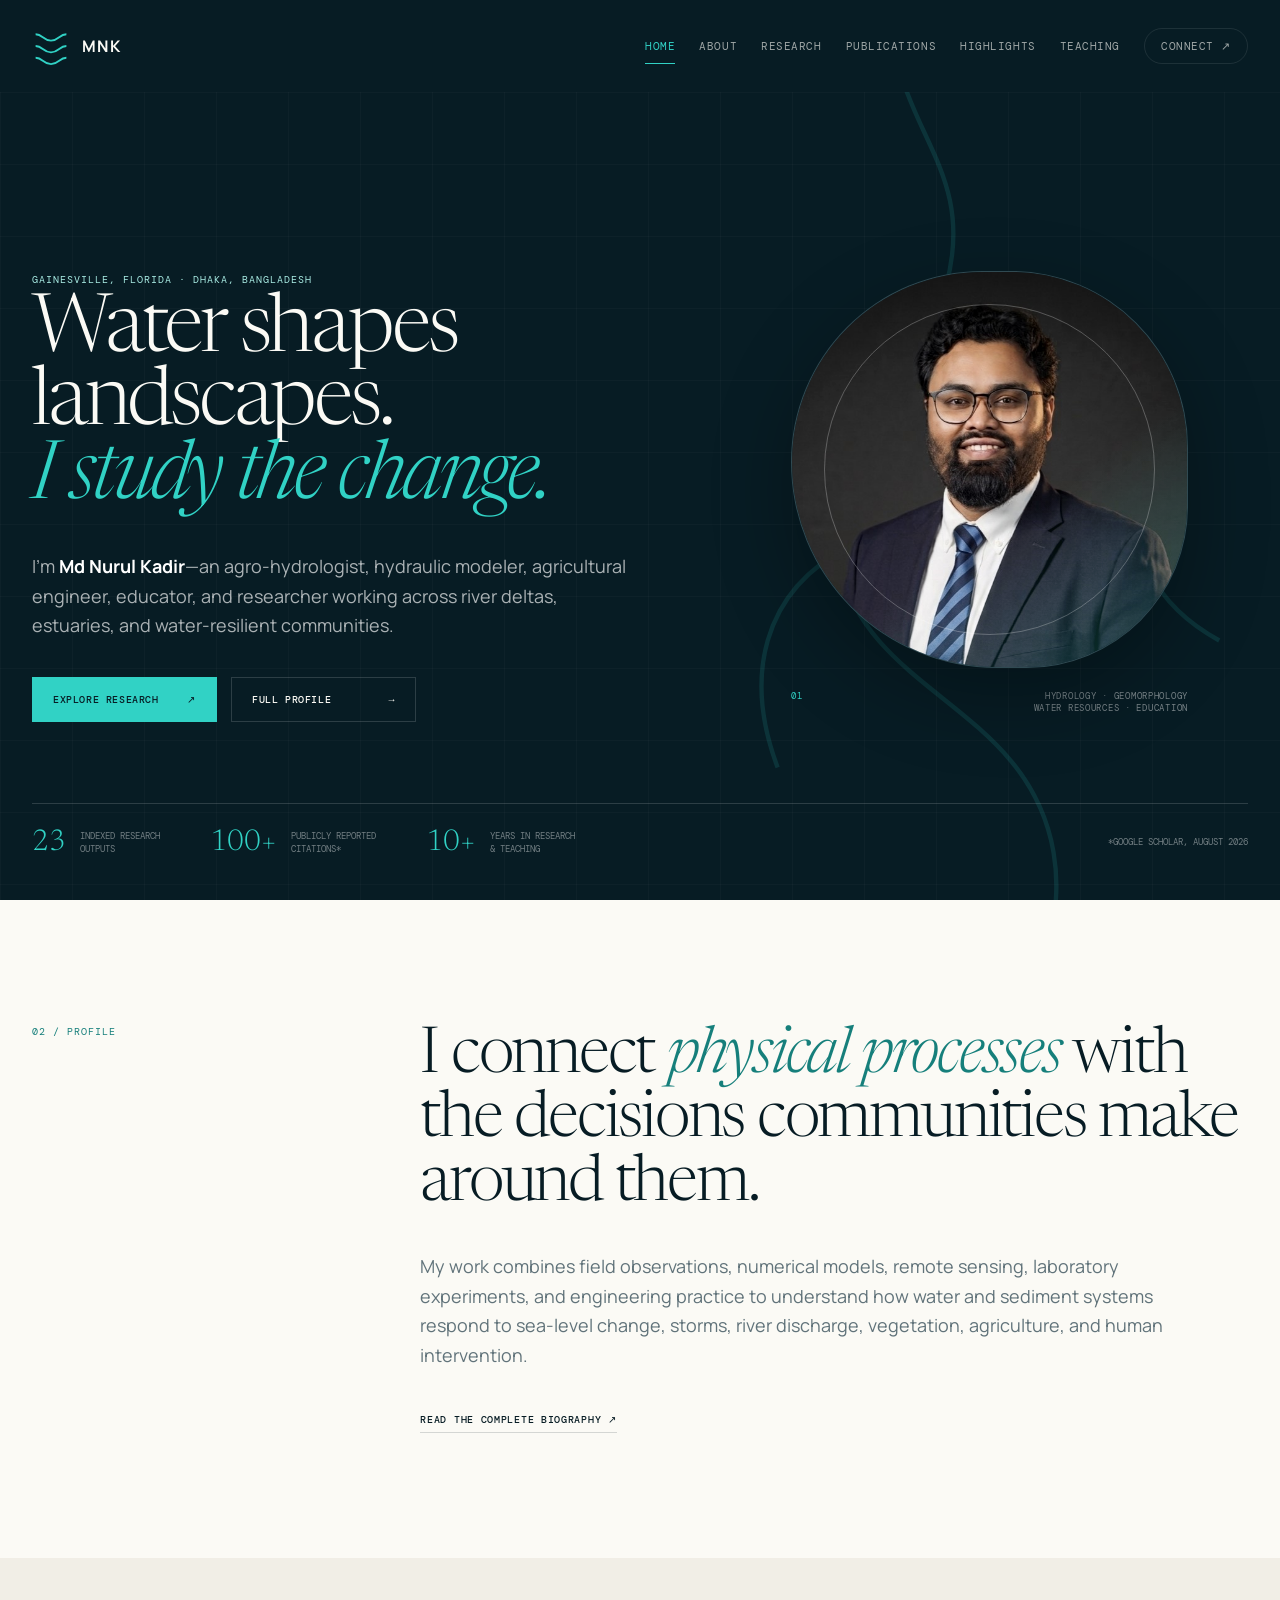
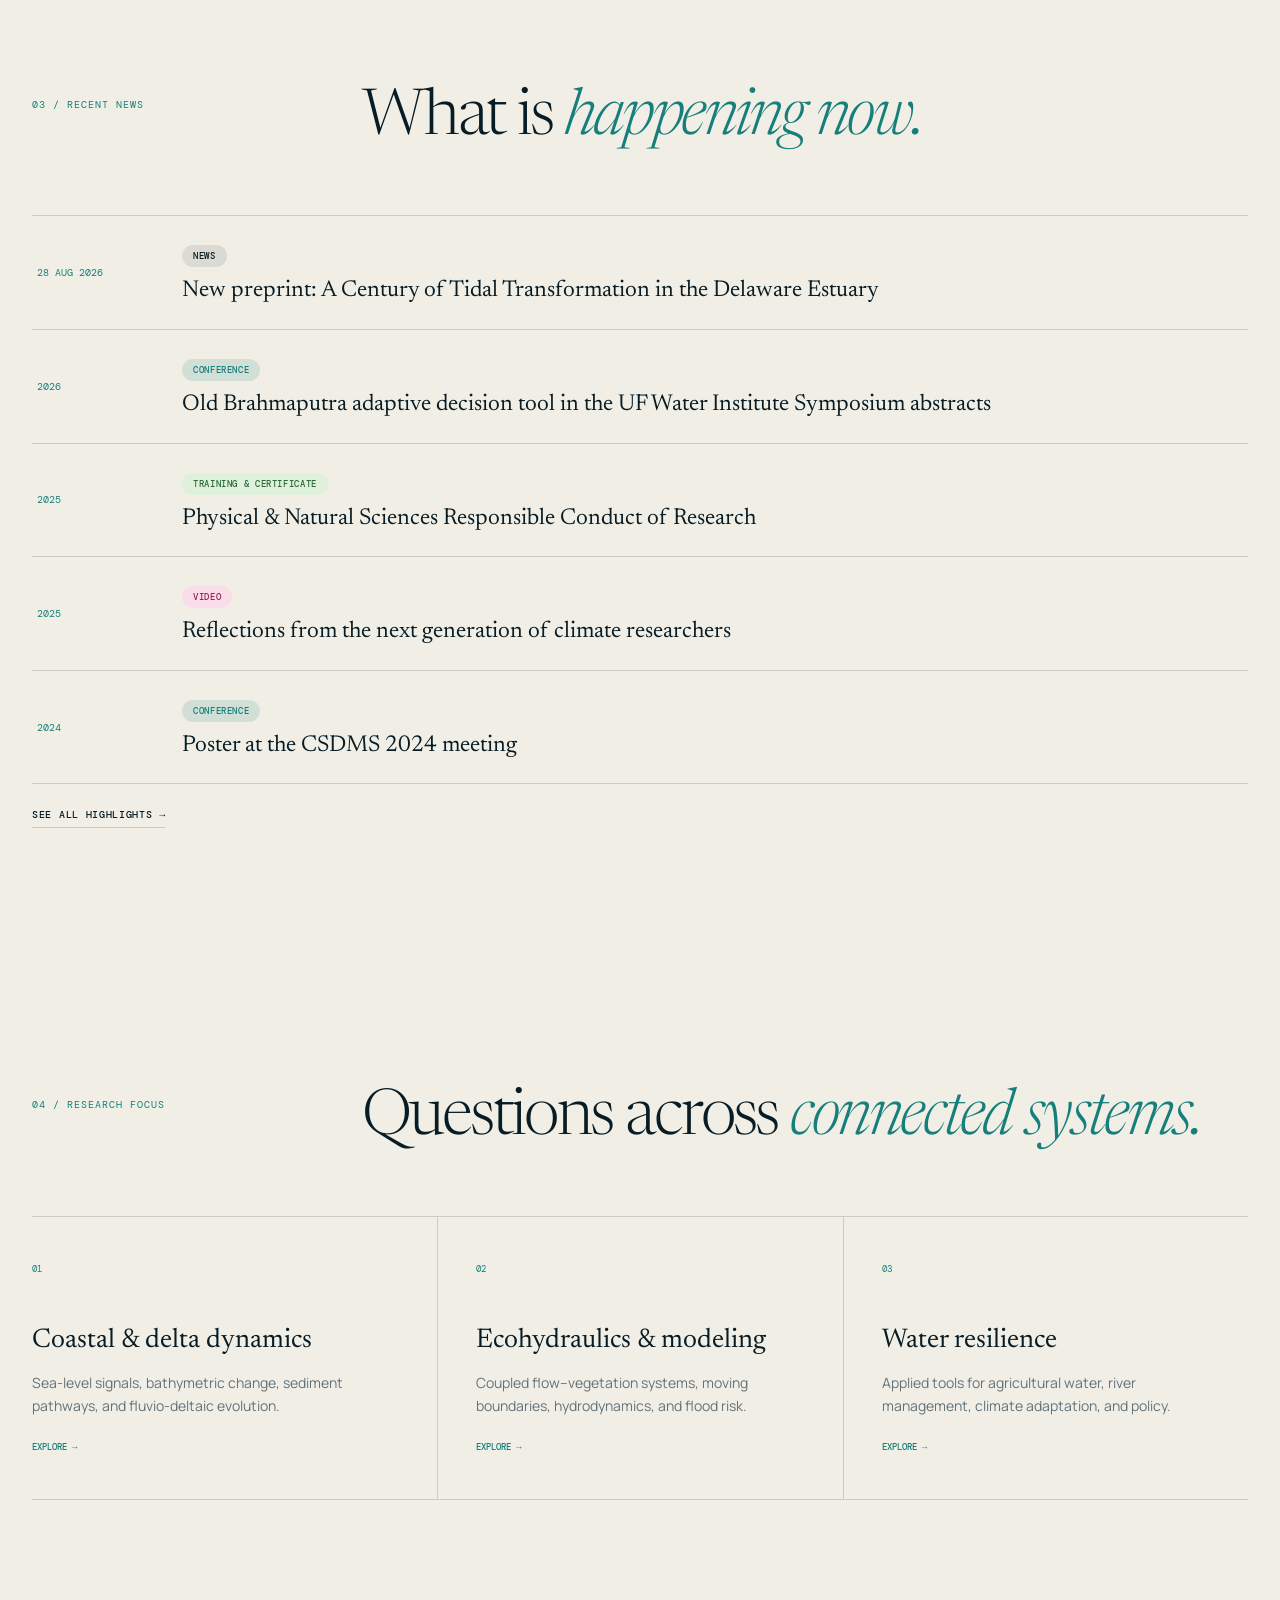
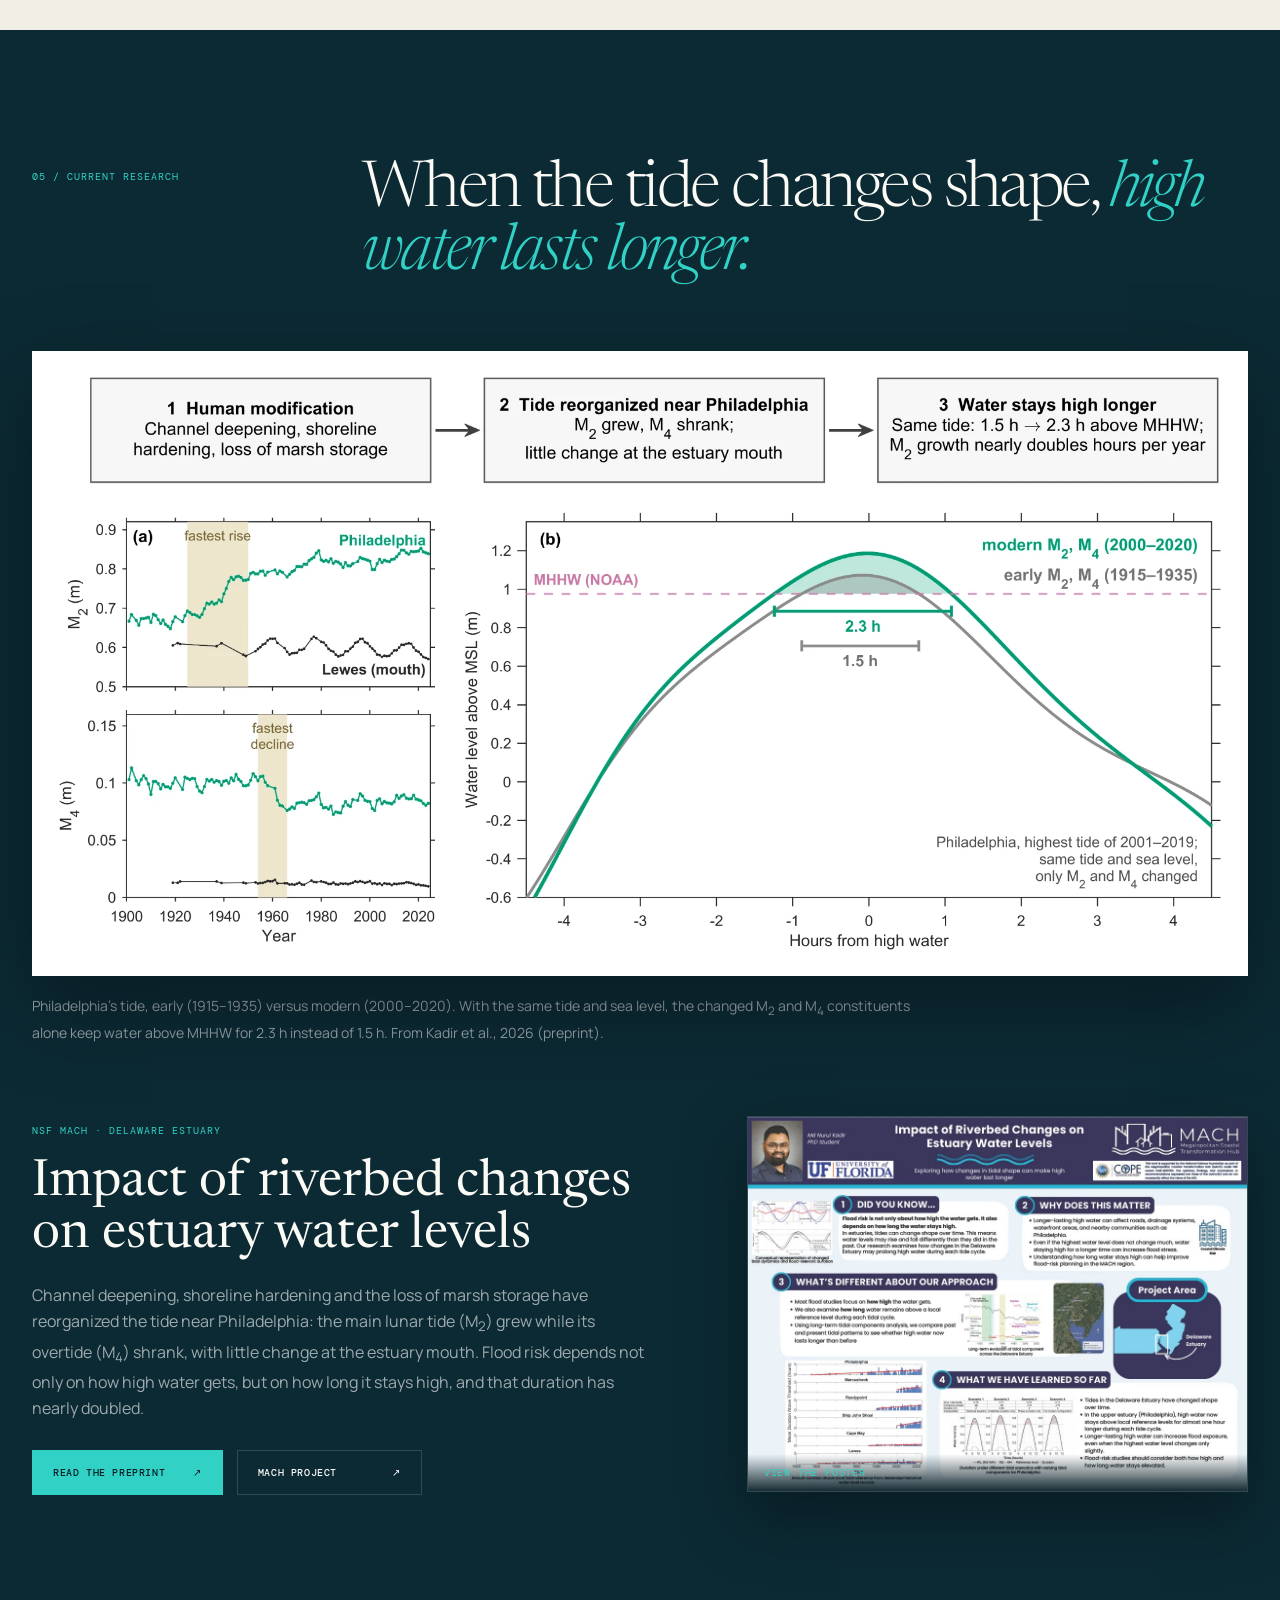
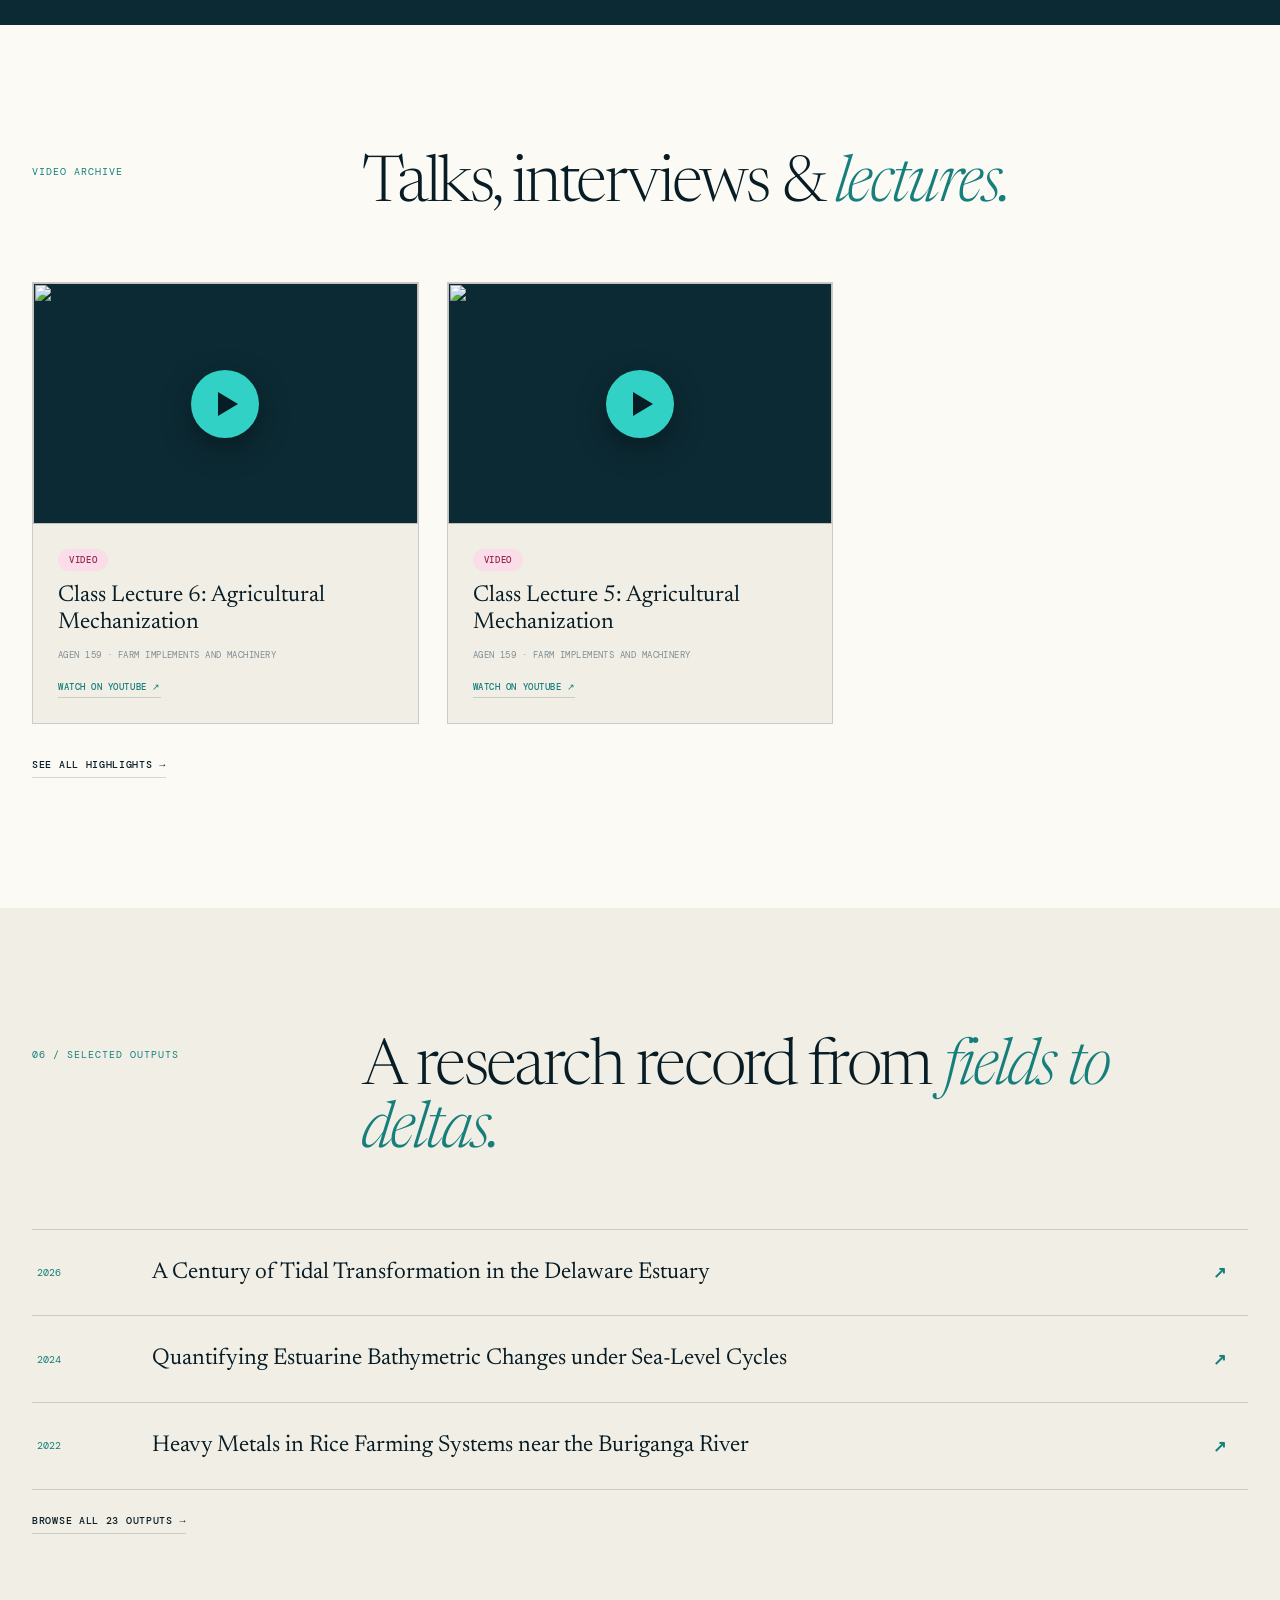
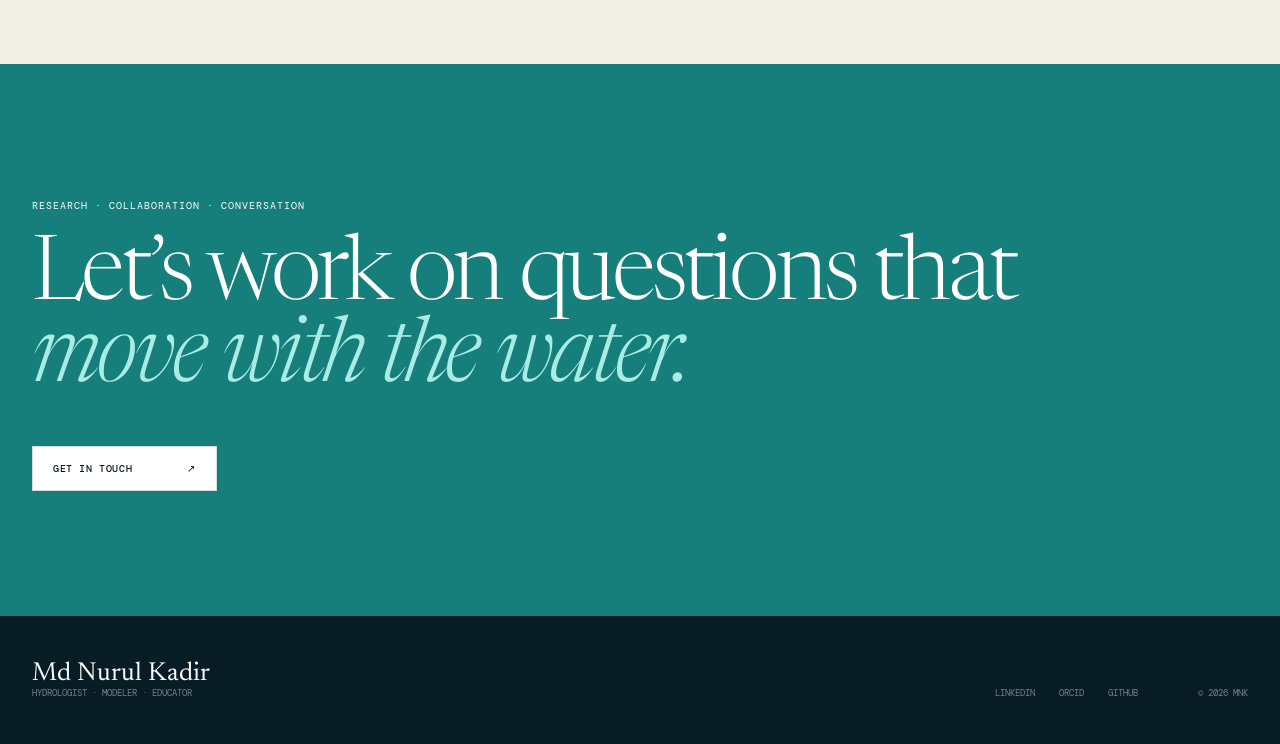
==== commit 766eef12: "Show the Delaware Estuary tide figure and MACH poster in Current research" ====
--- a/index.html
+++ b/index.html
@@ -28,7 +28,9 @@
     <section class="figures-band" data-figures-section hidden><div class="shell section"><div class="section-head reveal"><p>Featured figures</p><h2>Results worth <em>a closer look.</em></h2></div><div class="update-grid" data-figures data-limit="6"></div><a class="text-link" href="highlights.html#figure">See all figures →</a></div></section>
     <section class="focus shell section"><div class="section-head reveal"><p>04 / Research focus</p><h2>Questions across <em>connected systems.</em></h2></div><div class="card-grid"><a class="focus-card reveal" href="research.html#coastal"><span>01</span><h3>Coastal &amp; delta dynamics</h3><p>Sea-level signals, bathymetric change, sediment pathways, and fluvio-deltaic evolution.</p><b>Explore →</b></a><a class="focus-card reveal" href="research.html#ecohydraulics"><span>02</span><h3>Ecohydraulics &amp; modeling</h3><p>Coupled flow–vegetation systems, moving boundaries, hydrodynamics, and flood risk.</p><b>Explore →</b></a><a class="focus-card reveal" href="research.html#resilience"><span>03</span><h3>Water resilience</h3><p>Applied tools for agricultural water, river management, climate adaptation, and policy.</p><b>Explore →</b></a></div></section>
 
-    <section class="feature-dark"><div class="shell section"><div class="section-head light reveal"><p>05 / Current research</p><h2>Leading work where the <em>seafloor meets risk.</em></h2></div><div class="feature-project reveal"><div class="project-viz" aria-hidden="true"><span></span><span></span><span></span><i></i><b>ΔSL</b></div><div><p class="tag">NSF MACH · MorphoSurge research circle</p><h3>Bathymetric change and water-level variation in estuaries</h3><p>Developing and validating moving-boundary approaches that connect erosion, deposition, sea-level cycles, sediment supply, and storm-driven flood hazards—within the Megalopolitan Coastal Transformation Hub.</p><a class="button primary" href="research.html">View projects <span>↗</span></a></div></div></div></section>
+    <section class="feature-dark"><div class="shell section"><div class="section-head light reveal"><p>05 / Current research</p><h2>When the tide changes shape, <em>high water lasts longer.</em></h2></div>
+      <figure class="current-figure reveal"><button type="button" class="zoomable" data-zoom="assets/featured/delaware-tide-duration-figure.webp" data-zoom-title="A century of tidal transformation in the Delaware Estuary"><img src="assets/featured/delaware-tide-duration-figure.webp" alt="Three-step summary and two panels: (a) the M2 tide at Philadelphia rose from about 0.67 m to 0.85 m since 1900 while M4 fell, with little change at Lewes near the estuary mouth; (b) for the same tide and sea level, water at Philadelphia now stays above MHHW for 2.3 hours instead of 1.5 hours." width="2000" height="985" loading="lazy"><span class="zoom-hint">Click to enlarge</span></button><figcaption>Philadelphia’s tide, early (1915–1935) versus modern (2000–2020). With the same tide and sea level, the changed M<sub>2</sub> and M<sub>4</sub> constituents alone keep water above MHHW for 2.3 h instead of 1.5 h. From Kadir et&nbsp;al., 2026 (preprint).</figcaption></figure>
+      <div class="feature-project current-project reveal"><div><p class="tag">NSF MACH · Delaware Estuary</p><h3>Impact of riverbed changes on estuary water levels</h3><p>Channel deepening, shoreline hardening and the loss of marsh storage have reorganized the tide near Philadelphia: the main lunar tide (M<sub>2</sub>) grew while its overtide (M<sub>4</sub>) shrank, with little change at the estuary mouth. Flood risk depends not only on how high water gets, but on how long it stays high, and that duration has nearly doubled.</p><div class="actions"><a class="button primary" href="https://doi.org/10.22541/essoar.15008019/v1" target="_blank" rel="noopener">Read the preprint <span>↗</span></a><a class="button ghost" href="https://coastalhub.org/mach-focus-areas/coastal-climate-risk/riverbed-delaware-estuary/" target="_blank" rel="noopener">MACH project <span>↗</span></a></div></div><button type="button" class="poster-thumb zoomable" data-zoom="assets/featured/mach-riverbed-poster.webp" data-zoom-title="Poster: Impact of Riverbed Changes on Estuary Water Levels"><img src="assets/featured/mach-riverbed-poster.webp" alt="Research poster: Impact of Riverbed Changes on Estuary Water Levels" width="1024" height="768" loading="lazy"><span class="poster-label">View the poster</span></button></div></div></section>
 
     <section class="video-band" data-videos-section hidden><div class="shell section"><div class="section-head reveal"><p>Video archive</p><h2>Talks, interviews &amp; <em>lectures.</em></h2></div><div class="update-grid" data-videos data-limit="6"></div><a class="text-link" href="highlights.html">See all highlights →</a></div></section>
     <section class="selected shell section"><div class="section-head reveal"><p>06 / Selected outputs</p><h2>A research record from <em>fields to deltas.</em></h2></div><div class="output-list"><a class="output reveal" href="https://doi.org/10.22541/essoar.15008019/v1" target="_blank" rel="noopener"><span>2026</span><h3>A Century of Tidal Transformation in the Delaware Estuary</h3><b>↗</b></a><a class="output reveal" href="https://doi.org/10.22541/essoar.170612216.66589059/v2" target="_blank" rel="noopener"><span>2024</span><h3>Quantifying Estuarine Bathymetric Changes under Sea-Level Cycles</h3><b>↗</b></a><a class="output reveal" href="https://doi.org/10.1080/03067319.2022.2064752" target="_blank" rel="noopener"><span>2022</span><h3>Heavy Metals in Rice Farming Systems near the Buriganga River</h3><b>↗</b></a></div><a class="text-link" href="publications.html">Browse all <span data-pub-count>23</span> outputs →</a></section>
--- a/styles.css
+++ b/styles.css
@@ -72,3 +72,21 @@
 @media(max-width:1100px){.site-header nav{gap:16px}.update-grid{grid-template-columns:repeat(2,minmax(0,1fr))}}
 @media(max-width:900px){.site-header nav{gap:0}}
 @media(max-width:640px){.update-grid{grid-template-columns:1fr}.news-item{grid-template-columns:1fr auto;gap:8px 16px}.news-item time{grid-column:1/-1}.news-item img{width:84px;height:60px}.pub{grid-template-columns:36px 1fr}.pub .pub-link{grid-column:2}}
+
+/* ---------- Current research: featured figure and poster ---------- */
+.zoomable{display:block;width:100%;padding:0;border:0;background:none;cursor:zoom-in;position:relative;text-align:left}
+.current-figure{margin:0 0 70px}
+.current-figure .zoomable{background:#fff;padding:clamp(10px,2vw,26px);border:1px solid var(--darkline);box-shadow:0 30px 80px rgba(0,0,0,.35);transition:transform .35s,box-shadow .35s}
+.current-figure .zoomable:hover{transform:translateY(-4px);box-shadow:0 40px 90px rgba(0,0,0,.45)}
+.current-figure img{width:100%;height:auto}
+.zoom-hint{position:absolute;right:16px;top:16px;padding:6px 12px;border-radius:100px;background:var(--ink);color:var(--aqua);font:400 9px var(--mono);text-transform:uppercase;letter-spacing:.07em;opacity:0;transition:opacity .25s}
+.current-figure .zoomable:hover .zoom-hint,.current-figure .zoomable:focus-visible .zoom-hint{opacity:1}
+.current-figure figcaption{margin-top:18px;max-width:900px;color:rgba(255,255,255,.55);font-size:14px}
+.current-project{grid-template-columns:1.1fr .9fr;align-items:center}
+.current-project .actions{margin-top:28px}
+.feature-dark .button.ghost{color:var(--white)}
+.poster-thumb{border:1px solid var(--darkline);box-shadow:0 24px 60px rgba(0,0,0,.35);transition:transform .35s}
+.poster-thumb:hover{transform:translateY(-4px) rotate(-.4deg)}
+.poster-thumb img{width:100%;height:auto}
+.poster-label{position:absolute;left:0;right:0;bottom:0;padding:12px 16px;background:linear-gradient(transparent,rgba(7,28,36,.92));color:var(--aqua);font:400 10px var(--mono);text-transform:uppercase;letter-spacing:.08em}
+@media(max-width:900px){.current-project{grid-template-columns:1fr}.current-figure{margin-bottom:50px}.zoom-hint{opacity:1}}
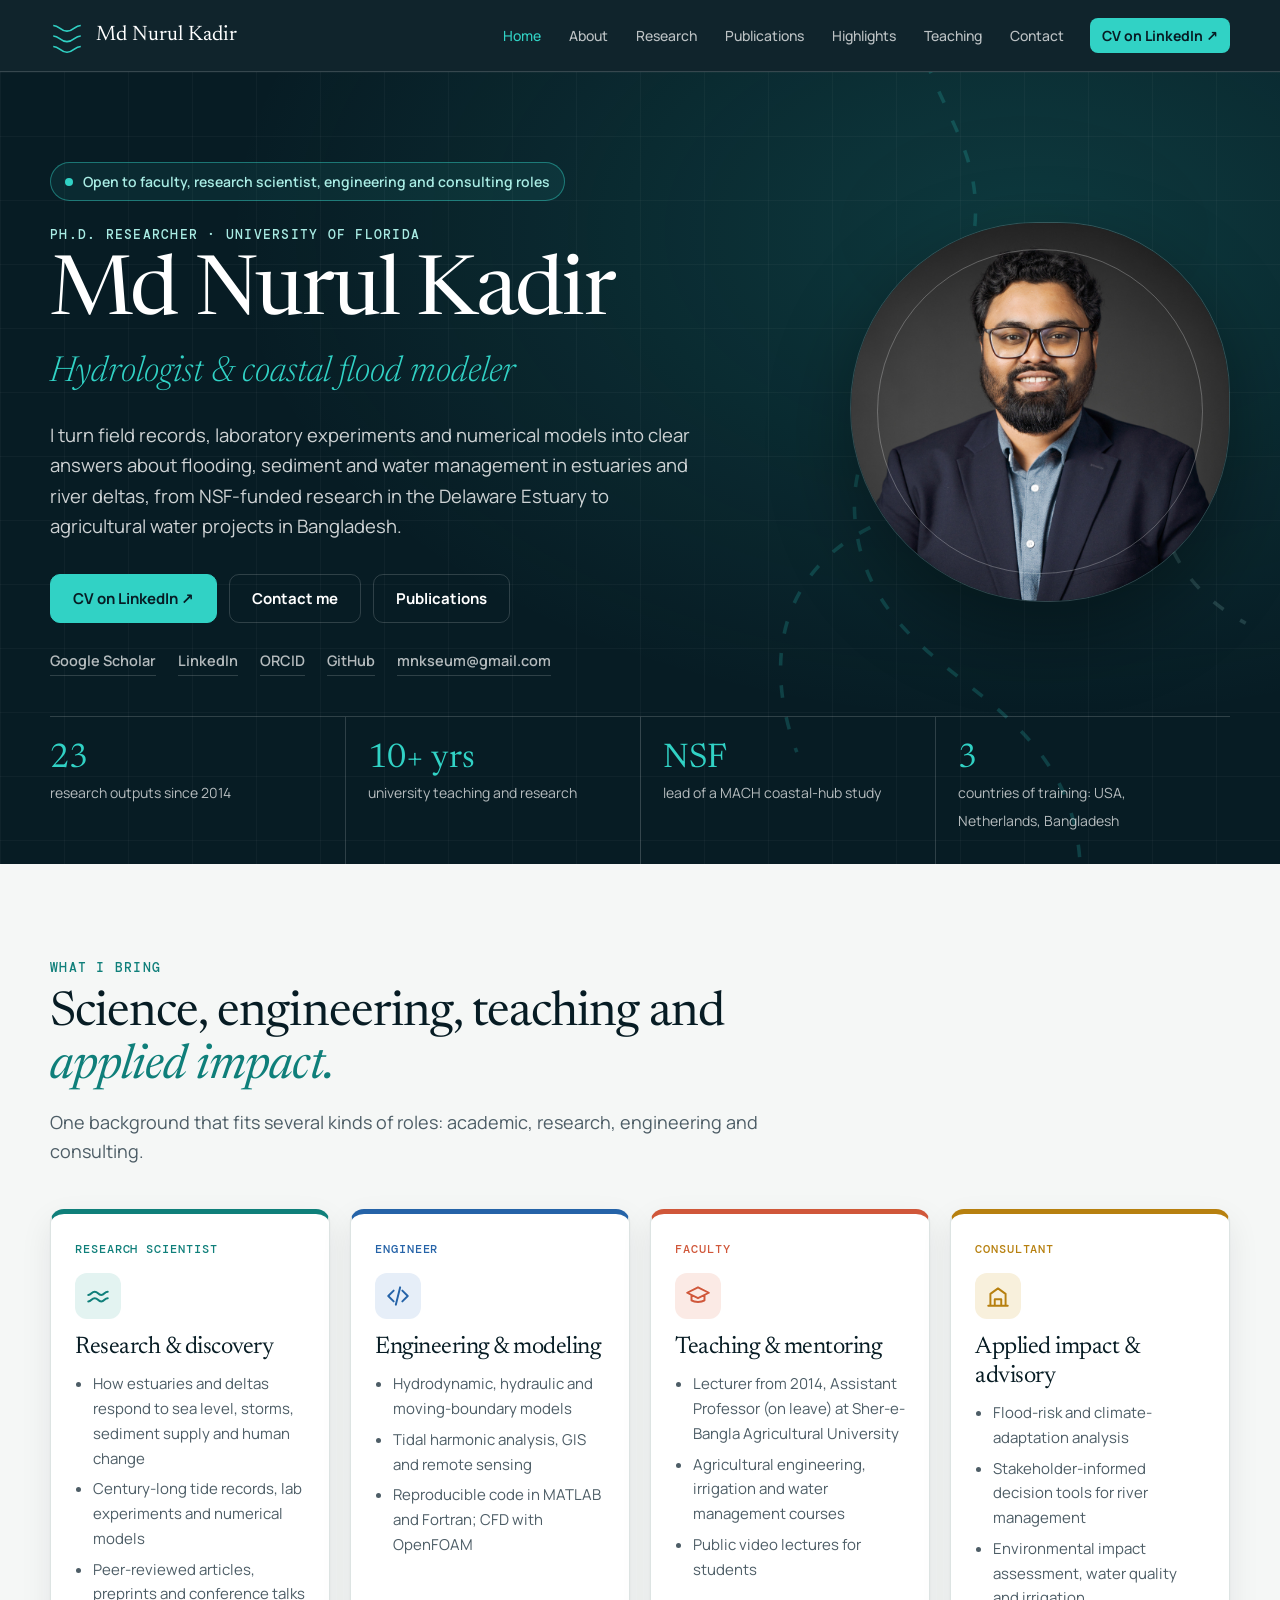
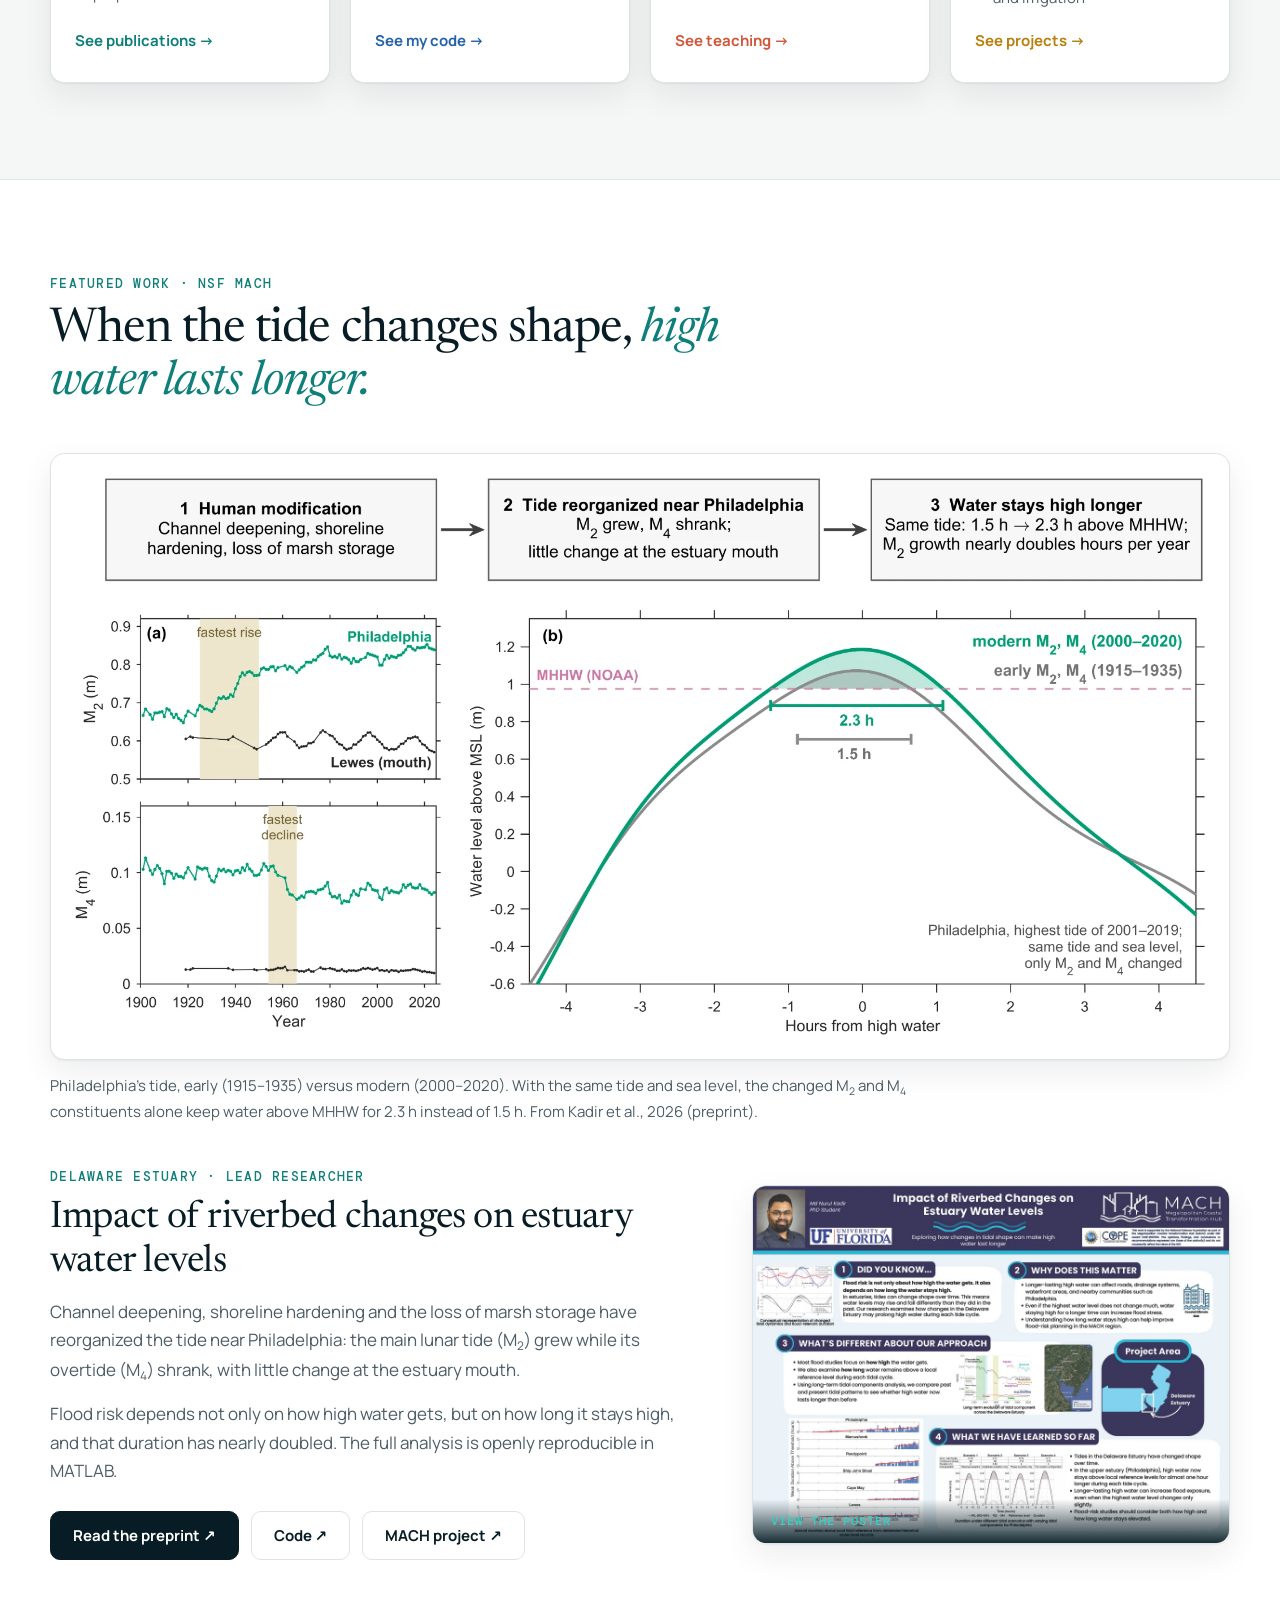
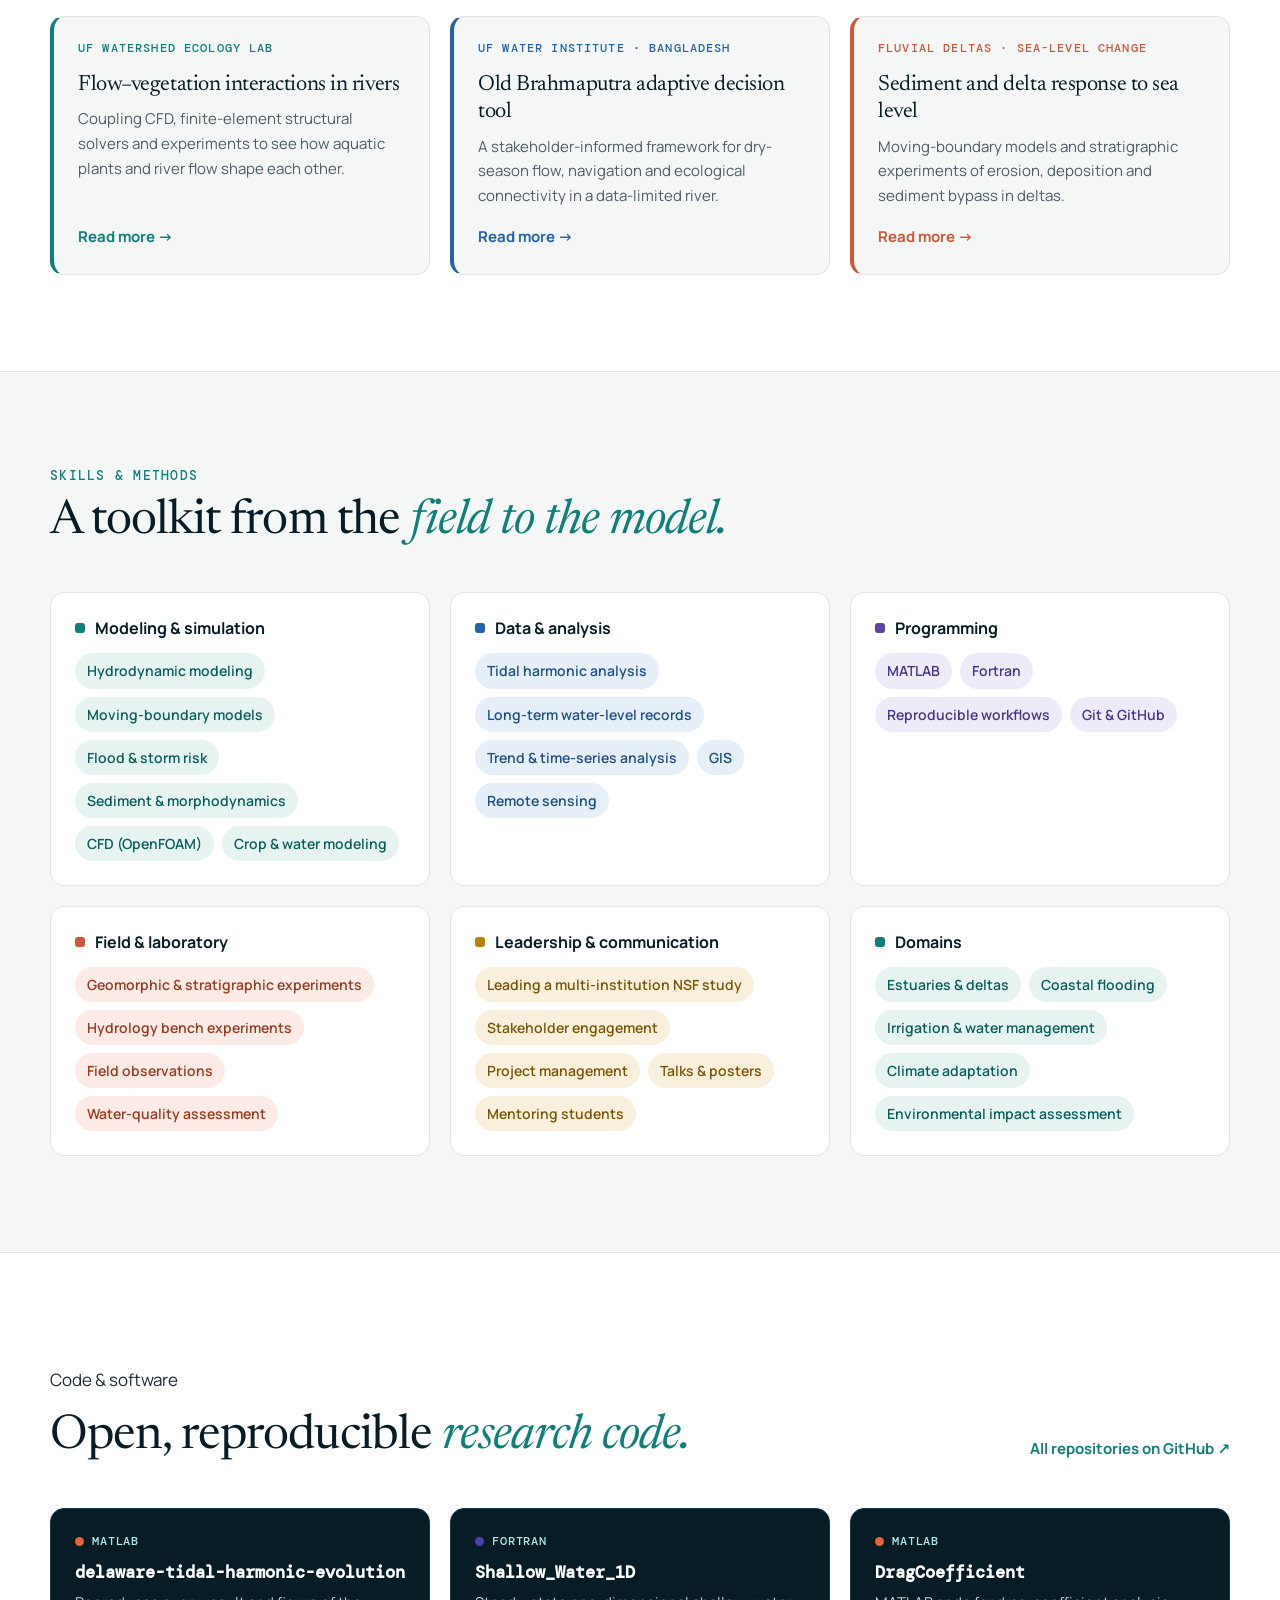
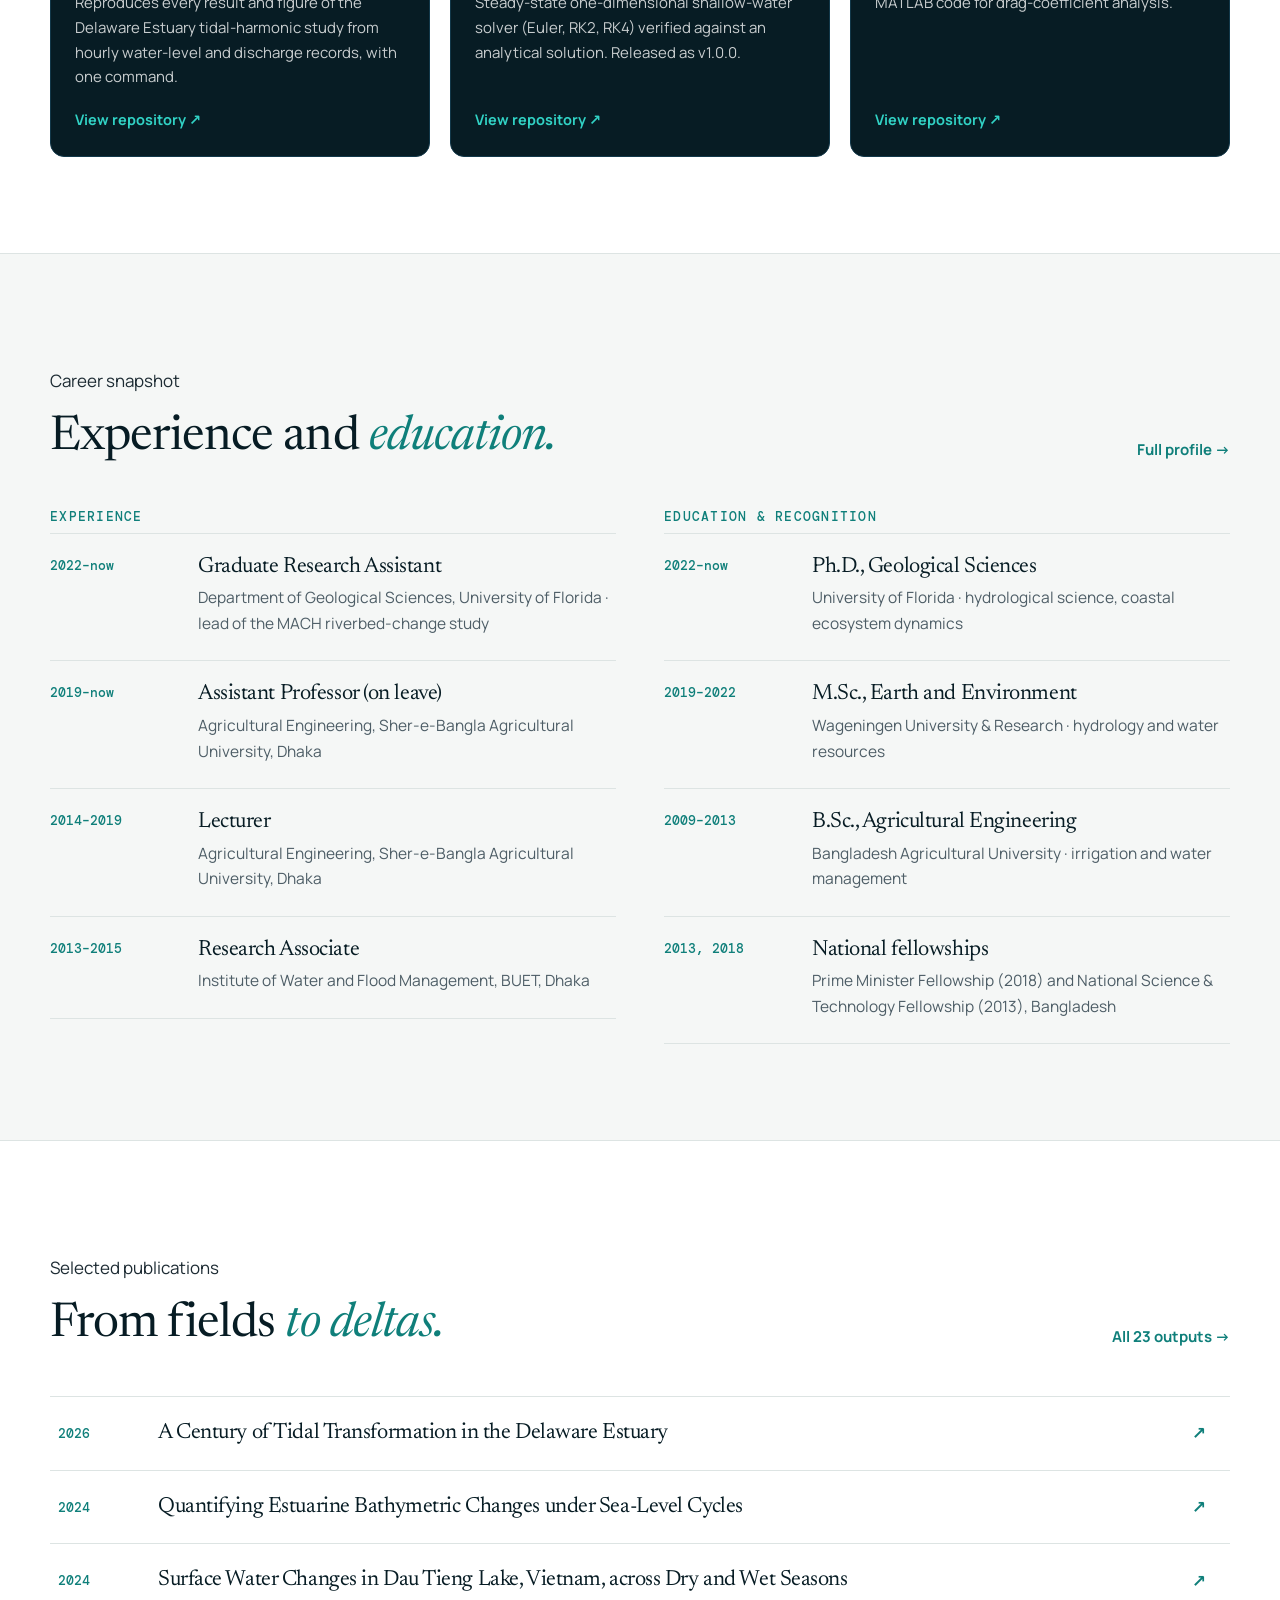
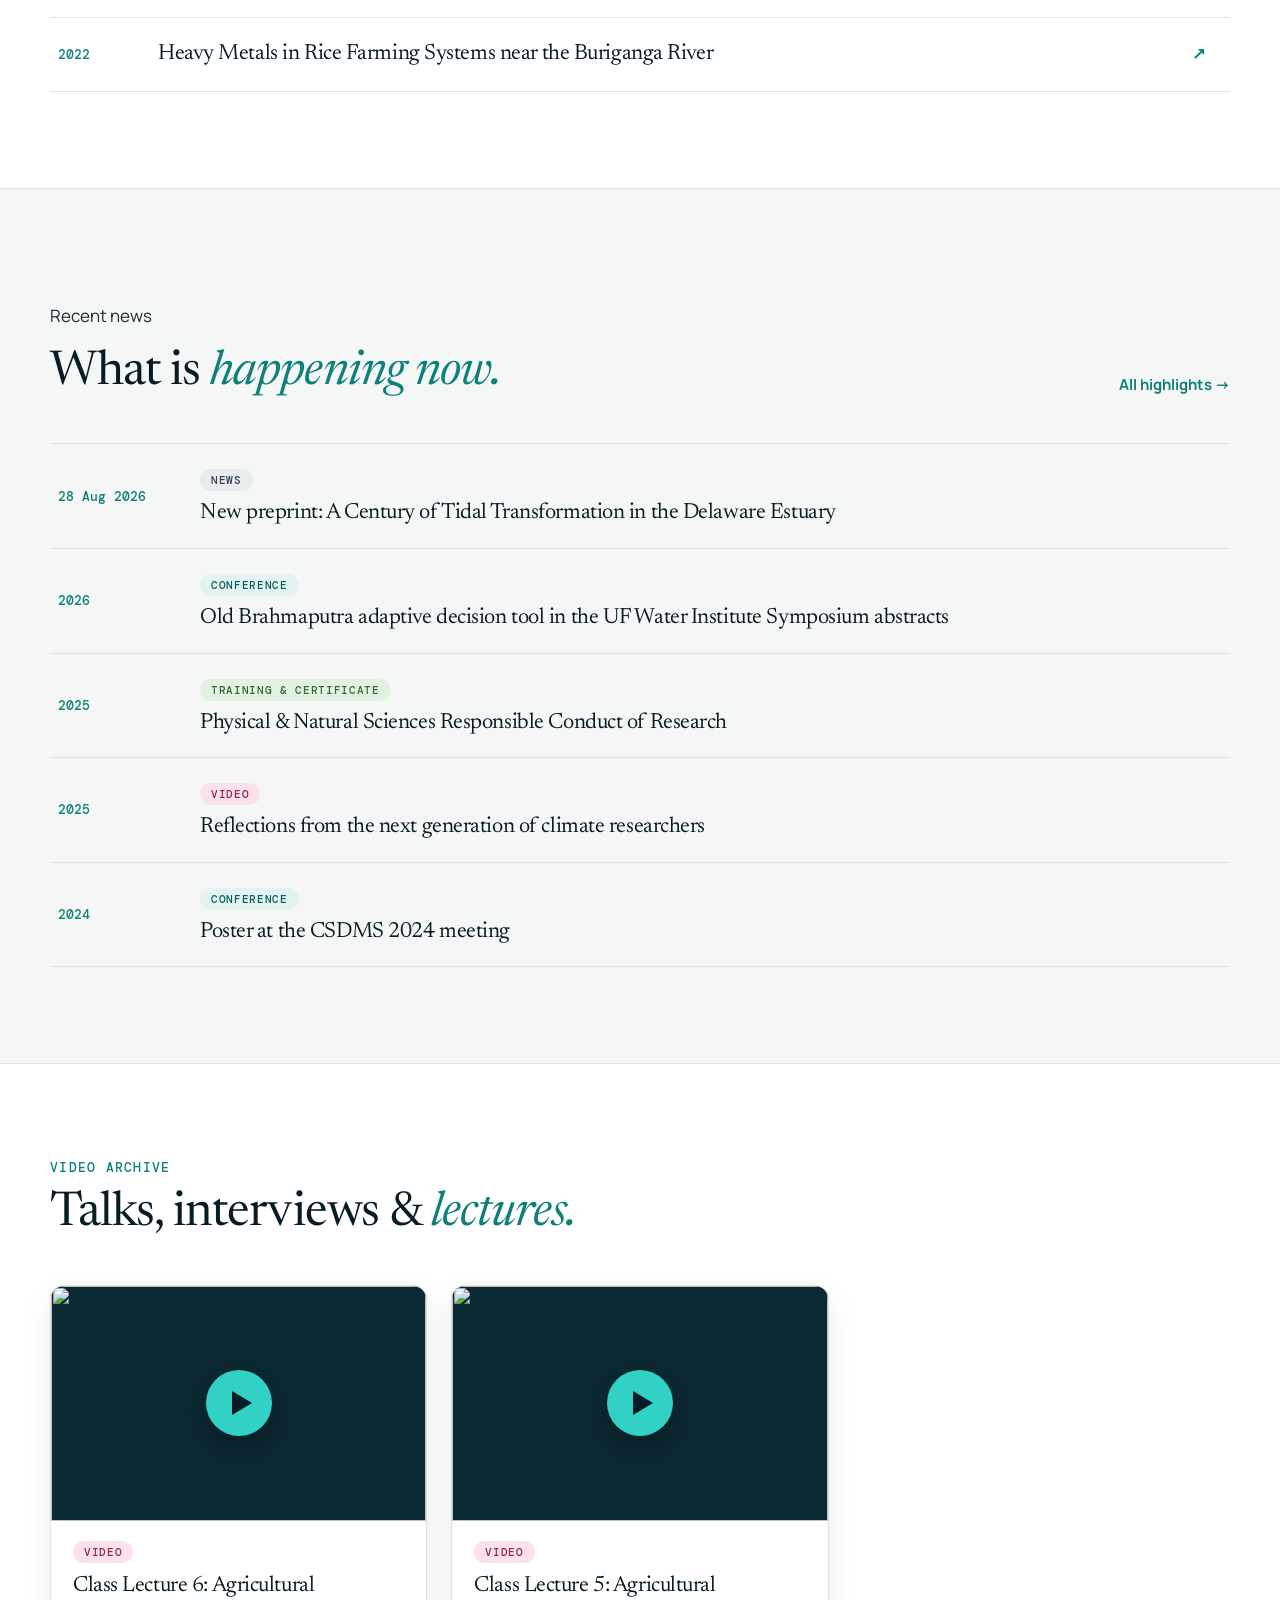
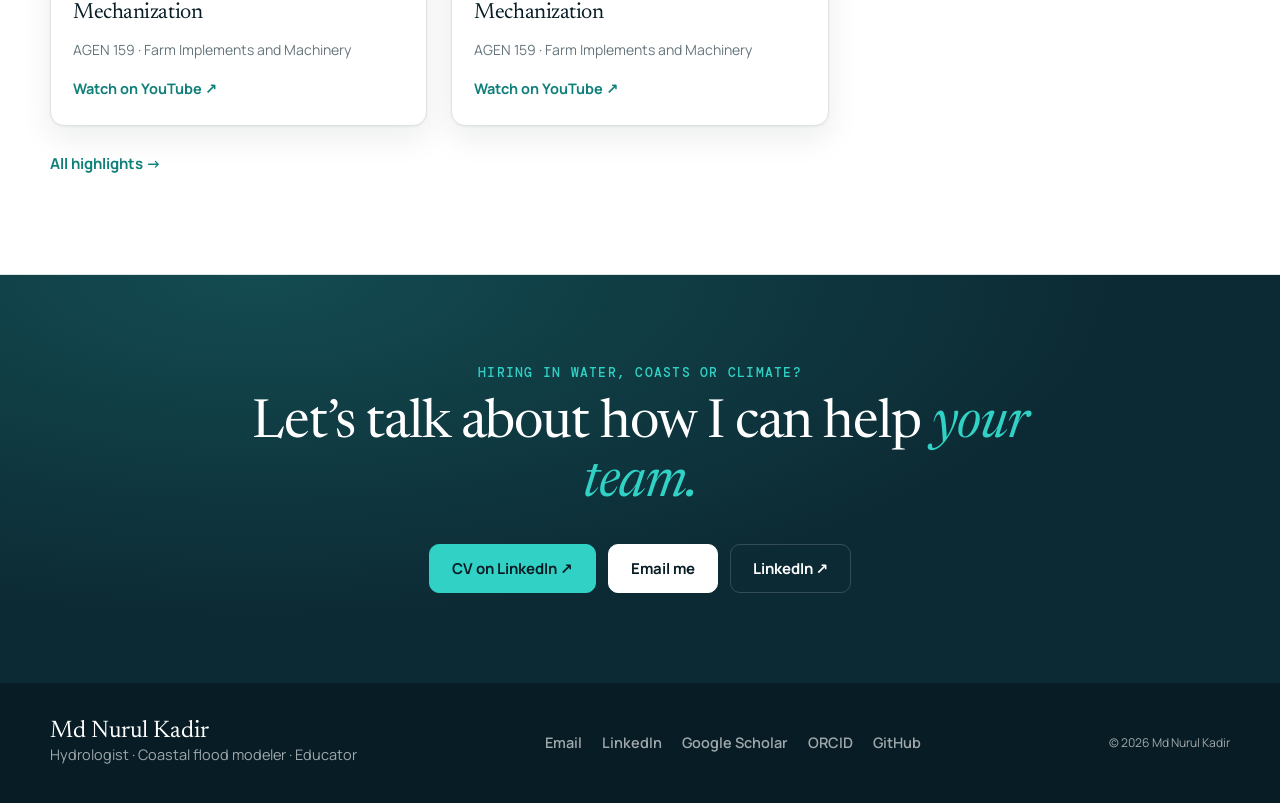
==== commit e2ecb044: "Recruiter-focused redesign: name, role and CV up front; What I bring, skills, code, career snapshot;" ====
--- a/index.html
+++ b/index.html
@@ -1,42 +1,283 @@
 <!doctype html>
 <html lang="en">
 <head>
-  <meta charset="UTF-8"><meta name="viewport" content="width=device-width,initial-scale=1">
-  <meta name="description" content="Md Nurul Kadir — agro-hydrologist, hydraulic modeler, agricultural engineer, educator, and water resources researcher specializing in delta areas.">
+  <meta charset="UTF-8">
+  <meta name="viewport" content="width=device-width,initial-scale=1">
+  <meta name="description" content="Md Nurul Kadir — hydrologist and coastal flood modeler (Ph.D. researcher, University of Florida). Estuaries, river deltas, flood risk, hydrodynamic modeling and water resources. Open to faculty, research scientist, engineering and consulting roles.">
   <meta name="theme-color" content="#071c24">
-  <meta property="og:title" content="Md Nurul Kadir — Hydrologist & Coastal Systems Modeler"><meta property="og:description" content="Researching water, sediment, vegetation, and resilient delta communities."><meta property="og:type" content="website"><meta property="og:image" content="assets/social-card.svg">
-  <title>Md Nurul Kadir — Hydrologist & Coastal Systems Modeler</title>
-  <link rel="icon" href="assets/favicon.svg"><link rel="preconnect" href="https://fonts.googleapis.com"><link rel="preconnect" href="https://fonts.gstatic.com" crossorigin><link href="https://fonts.googleapis.com/css2?family=DM+Mono:wght@300;400;500&family=Manrope:wght@400;500;600;700&family=Newsreader:opsz,wght@6..72,300;6..72,400;6..72,500&display=swap" rel="stylesheet"><link rel="stylesheet" href="styles.css">
-  <script type="application/ld+json">{"@context":"https://schema.org","@type":"Person","name":"Md Nurul Kadir","image":"assets/md-nurul-kadir.jpg","jobTitle":"Hydrologist and Coastal Systems Modeler","affiliation":{"@type":"CollegeOrUniversity","name":"University of Florida"},"sameAs":["https://www.linkedin.com/in/md-nurul-kadir","https://orcid.org/0000-0003-3397-5763","https://scholar.google.com/citations?user=dc0bK9sAAAAJ","https://www.researchgate.net/profile/Md-Nurul-Kadir","https://github.com/mnkadir"]}</script>
+  <meta property="og:title" content="Md Nurul Kadir — Hydrologist & Coastal Flood Modeler">
+  <meta property="og:description" content="Estuaries, river deltas, flood risk and water resources: research, modeling, teaching and applied impact.">
+  <meta property="og:type" content="website">
+  <meta property="og:image" content="https://mnkadir.github.io/assets/md-nurul-kadir.jpg">
+  <title>Md Nurul Kadir — Hydrologist & Coastal Flood Modeler</title>
+  <link rel="icon" href="assets/favicon.svg">
+  <link rel="preconnect" href="https://fonts.googleapis.com">
+  <link rel="preconnect" href="https://fonts.gstatic.com" crossorigin>
+  <link href="https://fonts.googleapis.com/css2?family=DM+Mono:wght@400;500&family=Manrope:wght@400;500;600;700&family=Newsreader:ital,opsz,wght@0,6..72,300;0,6..72,400;1,6..72,300;1,6..72,400&display=swap" rel="stylesheet">
+  <link rel="stylesheet" href="styles.css">
+  <script type="application/ld+json">{"@context":"https://schema.org","@type":"Person","name":"Md Nurul Kadir","image":"https://mnkadir.github.io/assets/md-nurul-kadir.jpg","jobTitle":"Hydrologist and Coastal Flood Modeler","affiliation":{"@type":"CollegeOrUniversity","name":"University of Florida"},"knowsAbout":["Hydrology","Coastal flooding","Estuarine hydrodynamics","Sediment transport","Flood risk","Water resources","Agricultural engineering"],"sameAs":["https://www.linkedin.com/in/md-nurul-kadir","https://orcid.org/0000-0003-3397-5763","https://scholar.google.com/citations?user=dc0bK9sAAAAJ","https://github.com/mnkadir"]}</script>
 </head>
 <body data-page="home">
-  <a class="skip-link" href="#main">Skip to content</a><div class="progress" aria-hidden="true"></div>
-  <header class="site-header"><a class="brand" href="index.html"><svg viewBox="0 0 42 42" aria-hidden="true"><path d="M4 8c8 0 8 7 17 7s9-7 17-7M4 21c8 0 8 7 17 7s9-7 17-7M4 34c8 0 8 7 17 7s9-7 17-7"/></svg><span>MNK</span></a><button class="menu" aria-expanded="false" aria-controls="nav"><span></span><span></span><b class="sr-only">Menu</b></button><nav id="nav"><a data-nav="home" href="index.html">Home</a><a data-nav="about" href="about.html">About</a><a data-nav="research" href="research.html">Research</a><a data-nav="publications" href="publications.html">Publications</a><a data-nav="highlights" href="highlights.html">Highlights</a><a data-nav="teaching" href="teaching.html">Teaching</a><a data-nav="contact" class="nav-contact" href="contact.html">Connect ↗</a></nav></header>
+  <a class="skip-link" href="#main">Skip to content</a>
+  <div class="progress" aria-hidden="true"></div>
+
+  <header class="site-header">
+    <a class="brand" href="index.html"><svg viewBox="0 0 42 42" aria-hidden="true"><path d="M4 8c8 0 8 7 17 7s9-7 17-7M4 21c8 0 8 7 17 7s9-7 17-7M4 34c8 0 8 7 17 7s9-7 17-7"/></svg><span>Md Nurul Kadir</span></a>
+    <button class="menu" aria-expanded="false" aria-controls="nav"><span></span><span></span><span></span><b class="sr-only">Menu</b></button>
+    <nav id="nav">
+      <a data-nav="home" href="index.html">Home</a>
+      <a data-nav="about" href="about.html">About</a>
+      <a data-nav="research" href="research.html">Research</a>
+      <a data-nav="publications" href="publications.html">Publications</a>
+      <a data-nav="highlights" href="highlights.html">Highlights</a>
+      <a data-nav="teaching" href="teaching.html">Teaching</a>
+      <a data-nav="contact" href="contact.html">Contact</a>
+      <a class="nav-cv" data-cv href="https://www.linkedin.com/in/md-nurul-kadir" target="_blank" rel="noopener">Download CV</a>
+    </nav>
+  </header>
 
   <main id="main">
-    <section class="hero shell">
-      <div class="hero-copy reveal"><p class="eyebrow">Gainesville, Florida · Dhaka, Bangladesh</p><h1>Water shapes landscapes.<br><em>I study the change.</em></h1><p class="hero-intro">I’m <strong>Md Nurul Kadir</strong>—an agro-hydrologist, hydraulic modeler, agricultural engineer, educator, and researcher working across river deltas, estuaries, and water-resilient communities.</p><div class="actions"><a class="button primary" href="research.html">Explore research <span>↗</span></a><a class="button ghost" href="about.html">Full profile <span>→</span></a></div></div>
-      <div class="portrait-wrap reveal"><div class="portrait-frame"><img src="assets/MNKadir.jpg" alt="Md Nurul Kadir" width="512" height="512"><span class="portrait-ring"></span></div><div class="portrait-note"><span>01</span><p>Hydrology · Geomorphology<br>Water resources · Education</p></div></div>
-      <div class="hero-stats reveal"><div><strong data-pub-count>23</strong><span>Indexed research<br>outputs</span></div><div><strong>100+</strong><span>Publicly reported<br>citations*</span></div><div><strong>10+</strong><span>Years in research<br>&amp; teaching</span></div><small>*Google Scholar, August 2026</small></div>
+    <!-- 1. Who I am, in five seconds -->
+    <section class="hero">
       <svg class="hero-river" viewBox="0 0 800 1100" aria-hidden="true"><path d="M323-20c-8 149 101 188 62 331-35 128-154 178-121 317 35 147 214 160 243 325 11 64-7 117-32 177"/><path d="M383 307c118 19 156 89 184 157 35 88 12 186 128 249"/><path d="M276 606c-101 51-120 150-82 251"/></svg>
-    </section>
-
-    <section class="intro-band"><div class="shell two-col"><div class="section-label reveal">02 / Profile</div><div class="reveal"><p class="big-copy">I connect <em>physical processes</em> with the decisions communities make around them.</p><p class="body-copy">My work combines field observations, numerical models, remote sensing, laboratory experiments, and engineering practice to understand how water and sediment systems respond to sea-level change, storms, river discharge, vegetation, agriculture, and human intervention.</p><a class="text-link" href="about.html">Read the complete biography ↗</a></div></div></section>
-
-    <section class="shell section"><div class="section-head reveal"><p>03 / Recent news</p><h2>What is <em>happening now.</em></h2></div><div class="news-list" data-news data-limit="5"></div><a class="text-link" href="highlights.html">See all highlights →</a></section>
+      <div class="shell">
+        <div class="hero-inner">
+          <div class="reveal">
+            <p class="open-to">Open to faculty, research scientist, engineering and consulting roles</p>
+            <p class="eyebrow">Ph.D. researcher · University of Florida</p>
+            <h1>Md Nurul Kadir</h1>
+            <p class="hero-role">Hydrologist &amp; coastal flood modeler</p>
+            <p class="hero-intro">I turn field records, laboratory experiments and numerical models into clear answers about flooding, sediment and water management in estuaries and river deltas, from NSF-funded research in the Delaware Estuary to agricultural water projects in Bangladesh.</p>
+            <div class="actions">
+              <a class="button primary" data-cv href="https://www.linkedin.com/in/md-nurul-kadir" target="_blank" rel="noopener">Download CV</a>
+              <a class="button ghost" href="contact.html">Contact me</a>
+              <a class="button ghost" href="publications.html">Publications</a>
+            </div>
+            <div class="profile-links">
+              <a href="https://scholar.google.com/citations?user=dc0bK9sAAAAJ" target="_blank" rel="noopener">Google Scholar</a>
+              <a href="https://www.linkedin.com/in/md-nurul-kadir" target="_blank" rel="noopener">LinkedIn</a>
+              <a href="https://orcid.org/0000-0003-3397-5763" target="_blank" rel="noopener">ORCID</a>
+              <a href="https://github.com/mnkadir" target="_blank" rel="noopener">GitHub</a>
+              <a href="mailto:mnkseum@gmail.com">mnkseum@gmail.com</a>
+            </div>
+          </div>
+          <div class="portrait-wrap reveal"><div class="portrait-frame"><img src="assets/md-nurul-kadir.jpg" alt="Portrait of Md Nurul Kadir" width="1000" height="1000"></div></div>
+        </div>
+        <div class="facts reveal">
+          <div><strong data-pub-count>23</strong><span>research outputs since 2014</span></div>
+          <div><strong>10+ yrs</strong><span>university teaching and research</span></div>
+          <div><strong>NSF</strong><span>lead of a MACH coastal-hub study</span></div>
+          <div><strong>3</strong><span>countries of training: USA, Netherlands, Bangladesh</span></div>
+        </div>
+      </div>
+    </section>
+
+    <!-- 2. What I bring, for each kind of role -->
+    <section class="section">
+      <div class="shell">
+        <div class="section-head reveal">
+          <p>What I bring</p>
+          <h2>Science, engineering, teaching and <em>applied impact.</em></h2>
+          <p class="lede">One background that fits several kinds of roles: academic, research, engineering and consulting.</p>
+        </div>
+        <div class="bring-grid">
+          <article class="bring-card reveal">
+            <span class="role">Research scientist</span>
+            <svg class="icon" viewBox="0 0 24 24" aria-hidden="true"><path d="M3 17c3 0 3-3 6-3s3 3 6 3 3-3 6-3M3 11c3 0 3-3 6-3s3 3 6 3 3-3 6-3"/></svg>
+            <h3>Research &amp; discovery</h3>
+            <ul>
+              <li>How estuaries and deltas respond to sea level, storms, sediment supply and human change</li>
+              <li>Century-long tide records, lab experiments and numerical models</li>
+              <li>Peer-reviewed articles, preprints and conference talks</li>
+            </ul>
+            <a href="publications.html">See publications →</a>
+          </article>
+          <article class="bring-card blue reveal">
+            <span class="role">Engineer</span>
+            <svg class="icon" viewBox="0 0 24 24" aria-hidden="true"><path d="M8 7l-5 5 5 5M16 7l5 5-5 5M14 4l-4 16"/></svg>
+            <h3>Engineering &amp; modeling</h3>
+            <ul>
+              <li>Hydrodynamic, hydraulic and moving-boundary models</li>
+              <li>Tidal harmonic analysis, GIS and remote sensing</li>
+              <li>Reproducible code in MATLAB and Fortran; CFD with OpenFOAM</li>
+            </ul>
+            <a href="#code">See my code →</a>
+          </article>
+          <article class="bring-card coral reveal">
+            <span class="role">Faculty</span>
+            <svg class="icon" viewBox="0 0 24 24" aria-hidden="true"><path d="M2 9l10-5 10 5-10 5zM6 11v5c3 2 9 2 12 0v-5"/></svg>
+            <h3>Teaching &amp; mentoring</h3>
+            <ul>
+              <li>Lecturer from 2014, Assistant Professor (on leave) at Sher-e-Bangla Agricultural University</li>
+              <li>Agricultural engineering, irrigation and water management courses</li>
+              <li>Public video lectures for students</li>
+            </ul>
+            <a href="teaching.html">See teaching →</a>
+          </article>
+          <article class="bring-card gold reveal">
+            <span class="role">Consultant</span>
+            <svg class="icon" viewBox="0 0 24 24" aria-hidden="true"><path d="M3 21h18M5 21V10l7-5 7 5v11M9 21v-6h6v6"/></svg>
+            <h3>Applied impact &amp; advisory</h3>
+            <ul>
+              <li>Flood-risk and climate-adaptation analysis</li>
+              <li>Stakeholder-informed decision tools for river management</li>
+              <li>Environmental impact assessment, water quality and irrigation</li>
+            </ul>
+            <a href="research.html">See projects →</a>
+          </article>
+        </div>
+      </div>
+    </section>
+
+    <!-- 3. Featured work -->
+    <section class="section band-white">
+      <div class="shell">
+        <div class="section-head reveal">
+          <p>Featured work · NSF MACH</p>
+          <h2>When the tide changes shape, <em>high water lasts longer.</em></h2>
+        </div>
+        <figure class="current-figure reveal"><button type="button" class="zoomable" data-zoom="assets/featured/delaware-tide-duration-figure.webp" data-zoom-title="A century of tidal transformation in the Delaware Estuary"><img src="assets/featured/delaware-tide-duration-figure.webp" alt="Three-step summary and two panels: (a) the M2 tide at Philadelphia rose from about 0.67 m to 0.85 m since 1900 while M4 fell, with little change at Lewes near the estuary mouth; (b) for the same tide and sea level, water at Philadelphia now stays above MHHW for 2.3 hours instead of 1.5 hours." width="2000" height="985" loading="lazy"><span class="zoom-hint">Click to enlarge</span></button><figcaption>Philadelphia’s tide, early (1915–1935) versus modern (2000–2020). With the same tide and sea level, the changed M<sub>2</sub> and M<sub>4</sub> constituents alone keep water above MHHW for 2.3 h instead of 1.5 h. From Kadir et&nbsp;al., 2026 (preprint).</figcaption></figure>
+        <div class="current-project reveal">
+          <div>
+            <p class="tag">Delaware Estuary · Lead researcher</p>
+            <h3>Impact of riverbed changes on estuary water levels</h3>
+            <p>Channel deepening, shoreline hardening and the loss of marsh storage have reorganized the tide near Philadelphia: the main lunar tide (M<sub>2</sub>) grew while its overtide (M<sub>4</sub>) shrank, with little change at the estuary mouth.</p>
+            <p>Flood risk depends not only on how high water gets, but on how long it stays high, and that duration has nearly doubled. The full analysis is openly reproducible in MATLAB.</p>
+            <div class="actions">
+              <a class="button dark" href="https://doi.org/10.22541/essoar.15008019/v1" target="_blank" rel="noopener">Read the preprint ↗</a>
+              <a class="button" href="https://github.com/mnkadir/delaware-tidal-harmonic-evolution_V1.0.1" target="_blank" rel="noopener">Code ↗</a>
+              <a class="button" href="https://coastalhub.org/mach-focus-areas/coastal-climate-risk/riverbed-delaware-estuary/" target="_blank" rel="noopener">MACH project ↗</a>
+            </div>
+          </div>
+          <button type="button" class="poster-thumb zoomable" data-zoom="assets/featured/mach-riverbed-poster.webp" data-zoom-title="Poster: Impact of Riverbed Changes on Estuary Water Levels"><img src="assets/featured/mach-riverbed-poster.webp" alt="Research poster: Impact of Riverbed Changes on Estuary Water Levels" width="1024" height="768" loading="lazy"><span class="poster-label">View the poster</span></button>
+        </div>
+        <div class="project-cards">
+          <a class="project-card reveal" href="research.html#ecohydraulics"><p class="meta">UF Watershed Ecology Lab</p><h3>Flow–vegetation interactions in rivers</h3><p>Coupling CFD, finite-element structural solvers and experiments to see how aquatic plants and river flow shape each other.</p><b>Read more →</b></a>
+          <a class="project-card blue reveal" href="research.html#resilience"><p class="meta">UF Water Institute · Bangladesh</p><h3>Old Brahmaputra adaptive decision tool</h3><p>A stakeholder-informed framework for dry-season flow, navigation and ecological connectivity in a data-limited river.</p><b>Read more →</b></a>
+          <a class="project-card coral reveal" href="research.html#coastal"><p class="meta">Fluvial deltas · Sea-level change</p><h3>Sediment and delta response to sea level</h3><p>Moving-boundary models and stratigraphic experiments of erosion, deposition and sediment bypass in deltas.</p><b>Read more →</b></a>
+        </div>
+      </div>
+    </section>
+
+    <!-- 4. Skills -->
+    <section class="section">
+      <div class="shell">
+        <div class="section-head reveal">
+          <p>Skills &amp; methods</p>
+          <h2>A toolkit from the <em>field to the model.</em></h2>
+        </div>
+        <div class="skill-grid">
+          <div class="skill-group reveal"><h3>Modeling &amp; simulation</h3><div class="chips"><span>Hydrodynamic modeling</span><span>Moving-boundary models</span><span>Flood &amp; storm risk</span><span>Sediment &amp; morphodynamics</span><span>CFD (OpenFOAM)</span><span>Crop &amp; water modeling</span></div></div>
+          <div class="skill-group blue reveal"><h3>Data &amp; analysis</h3><div class="chips"><span>Tidal harmonic analysis</span><span>Long-term water-level records</span><span>Trend &amp; time-series analysis</span><span>GIS</span><span>Remote sensing</span></div></div>
+          <div class="skill-group violet reveal"><h3>Programming</h3><div class="chips"><span>MATLAB</span><span>Fortran</span><span>Reproducible workflows</span><span>Git &amp; GitHub</span></div></div>
+          <div class="skill-group coral reveal"><h3>Field &amp; laboratory</h3><div class="chips"><span>Geomorphic &amp; stratigraphic experiments</span><span>Hydrology bench experiments</span><span>Field observations</span><span>Water-quality assessment</span></div></div>
+          <div class="skill-group gold reveal"><h3>Leadership &amp; communication</h3><div class="chips"><span>Leading a multi-institution NSF study</span><span>Stakeholder engagement</span><span>Project management</span><span>Talks &amp; posters</span><span>Mentoring students</span></div></div>
+          <div class="skill-group reveal"><h3>Domains</h3><div class="chips"><span>Estuaries &amp; deltas</span><span>Coastal flooding</span><span>Irrigation &amp; water management</span><span>Climate adaptation</span><span>Environmental impact assessment</span></div></div>
+        </div>
+      </div>
+    </section>
+
+    <!-- 5. Code -->
+    <section class="section band-white" id="code">
+      <div class="shell">
+        <div class="section-head row reveal">
+          <div><p>Code &amp; software</p><h2>Open, reproducible <em>research code.</em></h2></div>
+          <a class="text-link" href="https://github.com/mnkadir" target="_blank" rel="noopener">All repositories on GitHub ↗</a>
+        </div>
+        <div class="repo-grid">
+          <a class="repo-card reveal" style="--lc:#e16737" href="https://github.com/mnkadir/delaware-tidal-harmonic-evolution_V1.0.1" target="_blank" rel="noopener"><span class="lang">MATLAB</span><h3>delaware-tidal-harmonic-evolution</h3><p>Reproduces every result and figure of the Delaware Estuary tidal-harmonic study from hourly water-level and discharge records, with one command.</p><b>View repository ↗</b></a>
+          <a class="repo-card reveal" style="--lc:#4d41b1" href="https://github.com/mnkadir/Shallow_Water_1D" target="_blank" rel="noopener"><span class="lang">Fortran</span><h3>Shallow_Water_1D</h3><p>Steady-state one-dimensional shallow-water solver (Euler, RK2, RK4) verified against an analytical solution. Released as v1.0.0.</p><b>View repository ↗</b></a>
+          <a class="repo-card reveal" style="--lc:#e16737" href="https://github.com/mnkadir/DragCoefficient" target="_blank" rel="noopener"><span class="lang">MATLAB</span><h3>DragCoefficient</h3><p>MATLAB code for drag-coefficient analysis.</p><b>View repository ↗</b></a>
+        </div>
+      </div>
+    </section>
+
+    <!-- 6. Career snapshot -->
+    <section class="section">
+      <div class="shell">
+        <div class="section-head row reveal">
+          <div><p>Career snapshot</p><h2>Experience and <em>education.</em></h2></div>
+          <a class="text-link" href="about.html">Full profile →</a>
+        </div>
+        <div class="career">
+          <div class="reveal">
+            <p class="col-title">Experience</p>
+            <div class="timeline">
+              <article><time>2022–now</time><div><h3>Graduate Research Assistant</h3><p>Department of Geological Sciences, University of Florida · lead of the MACH riverbed-change study</p></div></article>
+              <article><time>2019–now</time><div><h3>Assistant Professor (on leave)</h3><p>Agricultural Engineering, Sher-e-Bangla Agricultural University, Dhaka</p></div></article>
+              <article><time>2014–2019</time><div><h3>Lecturer</h3><p>Agricultural Engineering, Sher-e-Bangla Agricultural University, Dhaka</p></div></article>
+              <article><time>2013–2015</time><div><h3>Research Associate</h3><p>Institute of Water and Flood Management, BUET, Dhaka</p></div></article>
+            </div>
+          </div>
+          <div class="reveal">
+            <p class="col-title">Education &amp; recognition</p>
+            <div class="timeline">
+              <article><time>2022–now</time><div><h3>Ph.D., Geological Sciences</h3><p>University of Florida · hydrological science, coastal ecosystem dynamics</p></div></article>
+              <article><time>2019–2022</time><div><h3>M.Sc., Earth and Environment</h3><p>Wageningen University &amp; Research · hydrology and water resources</p></div></article>
+              <article><time>2009–2013</time><div><h3>B.Sc., Agricultural Engineering</h3><p>Bangladesh Agricultural University · irrigation and water management</p></div></article>
+              <article><time>2013, 2018</time><div><h3>National fellowships</h3><p>Prime Minister Fellowship (2018) and National Science &amp; Technology Fellowship (2013), Bangladesh</p></div></article>
+            </div>
+          </div>
+        </div>
+      </div>
+    </section>
+
+    <!-- 7. Selected publications -->
+    <section class="section band-white">
+      <div class="shell">
+        <div class="section-head row reveal">
+          <div><p>Selected publications</p><h2>From fields <em>to deltas.</em></h2></div>
+          <a class="text-link" href="publications.html">All <span data-pub-count>23</span> outputs →</a>
+        </div>
+        <div class="output-list">
+          <a class="output reveal" href="https://doi.org/10.22541/essoar.15008019/v1" target="_blank" rel="noopener"><span>2026</span><h3>A Century of Tidal Transformation in the Delaware Estuary</h3><b>↗</b></a>
+          <a class="output reveal" href="https://doi.org/10.22541/essoar.170612216.66589059/v2" target="_blank" rel="noopener"><span>2024</span><h3>Quantifying Estuarine Bathymetric Changes under Sea-Level Cycles</h3><b>↗</b></a>
+          <a class="output reveal" href="https://doi.org/10.30574/gscarr.2024.18.1.0008" target="_blank" rel="noopener"><span>2024</span><h3>Surface Water Changes in Dau Tieng Lake, Vietnam, across Dry and Wet Seasons</h3><b>↗</b></a>
+          <a class="output reveal" href="https://doi.org/10.1080/03067319.2022.2064752" target="_blank" rel="noopener"><span>2022</span><h3>Heavy Metals in Rice Farming Systems near the Buriganga River</h3><b>↗</b></a>
+        </div>
+      </div>
+    </section>
+
+    <!-- 8. News, figures and videos (filled from data/updates.json) -->
+    <section class="section">
+      <div class="shell">
+        <div class="section-head row reveal">
+          <div><p>Recent news</p><h2>What is <em>happening now.</em></h2></div>
+          <a class="text-link" href="highlights.html">All highlights →</a>
+        </div>
+        <div class="news-list" data-news data-limit="5"></div>
+      </div>
+    </section>
 
     <section class="figures-band" data-figures-section hidden><div class="shell section"><div class="section-head reveal"><p>Featured figures</p><h2>Results worth <em>a closer look.</em></h2></div><div class="update-grid" data-figures data-limit="6"></div><a class="text-link" href="highlights.html#figure">See all figures →</a></div></section>
-    <section class="focus shell section"><div class="section-head reveal"><p>04 / Research focus</p><h2>Questions across <em>connected systems.</em></h2></div><div class="card-grid"><a class="focus-card reveal" href="research.html#coastal"><span>01</span><h3>Coastal &amp; delta dynamics</h3><p>Sea-level signals, bathymetric change, sediment pathways, and fluvio-deltaic evolution.</p><b>Explore →</b></a><a class="focus-card reveal" href="research.html#ecohydraulics"><span>02</span><h3>Ecohydraulics &amp; modeling</h3><p>Coupled flow–vegetation systems, moving boundaries, hydrodynamics, and flood risk.</p><b>Explore →</b></a><a class="focus-card reveal" href="research.html#resilience"><span>03</span><h3>Water resilience</h3><p>Applied tools for agricultural water, river management, climate adaptation, and policy.</p><b>Explore →</b></a></div></section>
-
-    <section class="feature-dark"><div class="shell section"><div class="section-head light reveal"><p>05 / Current research</p><h2>When the tide changes shape, <em>high water lasts longer.</em></h2></div>
-      <figure class="current-figure reveal"><button type="button" class="zoomable" data-zoom="assets/featured/delaware-tide-duration-figure.webp" data-zoom-title="A century of tidal transformation in the Delaware Estuary"><img src="assets/featured/delaware-tide-duration-figure.webp" alt="Three-step summary and two panels: (a) the M2 tide at Philadelphia rose from about 0.67 m to 0.85 m since 1900 while M4 fell, with little change at Lewes near the estuary mouth; (b) for the same tide and sea level, water at Philadelphia now stays above MHHW for 2.3 hours instead of 1.5 hours." width="2000" height="985" loading="lazy"><span class="zoom-hint">Click to enlarge</span></button><figcaption>Philadelphia’s tide, early (1915–1935) versus modern (2000–2020). With the same tide and sea level, the changed M<sub>2</sub> and M<sub>4</sub> constituents alone keep water above MHHW for 2.3 h instead of 1.5 h. From Kadir et&nbsp;al., 2026 (preprint).</figcaption></figure>
-      <div class="feature-project current-project reveal"><div><p class="tag">NSF MACH · Delaware Estuary</p><h3>Impact of riverbed changes on estuary water levels</h3><p>Channel deepening, shoreline hardening and the loss of marsh storage have reorganized the tide near Philadelphia: the main lunar tide (M<sub>2</sub>) grew while its overtide (M<sub>4</sub>) shrank, with little change at the estuary mouth. Flood risk depends not only on how high water gets, but on how long it stays high, and that duration has nearly doubled.</p><div class="actions"><a class="button primary" href="https://doi.org/10.22541/essoar.15008019/v1" target="_blank" rel="noopener">Read the preprint <span>↗</span></a><a class="button ghost" href="https://coastalhub.org/mach-focus-areas/coastal-climate-risk/riverbed-delaware-estuary/" target="_blank" rel="noopener">MACH project <span>↗</span></a></div></div><button type="button" class="poster-thumb zoomable" data-zoom="assets/featured/mach-riverbed-poster.webp" data-zoom-title="Poster: Impact of Riverbed Changes on Estuary Water Levels"><img src="assets/featured/mach-riverbed-poster.webp" alt="Research poster: Impact of Riverbed Changes on Estuary Water Levels" width="1024" height="768" loading="lazy"><span class="poster-label">View the poster</span></button></div></div></section>
-
-    <section class="video-band" data-videos-section hidden><div class="shell section"><div class="section-head reveal"><p>Video archive</p><h2>Talks, interviews &amp; <em>lectures.</em></h2></div><div class="update-grid" data-videos data-limit="6"></div><a class="text-link" href="highlights.html">See all highlights →</a></div></section>
-    <section class="selected shell section"><div class="section-head reveal"><p>06 / Selected outputs</p><h2>A research record from <em>fields to deltas.</em></h2></div><div class="output-list"><a class="output reveal" href="https://doi.org/10.22541/essoar.15008019/v1" target="_blank" rel="noopener"><span>2026</span><h3>A Century of Tidal Transformation in the Delaware Estuary</h3><b>↗</b></a><a class="output reveal" href="https://doi.org/10.22541/essoar.170612216.66589059/v2" target="_blank" rel="noopener"><span>2024</span><h3>Quantifying Estuarine Bathymetric Changes under Sea-Level Cycles</h3><b>↗</b></a><a class="output reveal" href="https://doi.org/10.1080/03067319.2022.2064752" target="_blank" rel="noopener"><span>2022</span><h3>Heavy Metals in Rice Farming Systems near the Buriganga River</h3><b>↗</b></a></div><a class="text-link" href="publications.html">Browse all <span data-pub-count>23</span> outputs →</a></section>
-
-    <section class="cta"><div class="shell reveal"><p>Research · collaboration · conversation</p><h2>Let’s work on questions that <em>move with the water.</em></h2><a class="button light" href="contact.html">Get in touch <span>↗</span></a></div></section>
+
+    <section class="band-white" data-videos-section hidden><div class="shell section"><div class="section-head reveal"><p>Video archive</p><h2>Talks, interviews &amp; <em>lectures.</em></h2></div><div class="update-grid" data-videos data-limit="6"></div><a class="text-link" href="highlights.html">All highlights →</a></div></section>
+
+    <!-- 9. Call to action -->
+    <section class="cta">
+      <div class="shell reveal">
+        <p>Hiring in water, coasts or climate?</p>
+        <h2>Let’s talk about how I can help <em>your team.</em></h2>
+        <div class="actions">
+          <a class="button primary" data-cv href="https://www.linkedin.com/in/md-nurul-kadir" target="_blank" rel="noopener">Download CV</a>
+          <a class="button light" href="mailto:mnkseum@gmail.com">Email me</a>
+          <a class="button ghost" href="https://www.linkedin.com/in/md-nurul-kadir" target="_blank" rel="noopener">LinkedIn ↗</a>
+        </div>
+      </div>
+    </section>
   </main>
-  <footer class="footer"><div><strong>Md Nurul Kadir</strong><span>Hydrologist · Modeler · Educator</span></div><div class="socials"><a href="https://www.linkedin.com/in/md-nurul-kadir" target="_blank" rel="noopener">LinkedIn</a><a href="https://orcid.org/0000-0003-3397-5763" target="_blank" rel="noopener">ORCID</a><a href="https://github.com/mnkadir" target="_blank" rel="noopener">GitHub</a></div><small>© <span data-year></span> MNK</small></footer>
+
+  <footer class="footer">
+    <div><strong>Md Nurul Kadir</strong><span>Hydrologist · Coastal flood modeler · Educator</span></div>
+    <div class="socials">
+      <a href="mailto:mnkseum@gmail.com">Email</a>
+      <a href="https://www.linkedin.com/in/md-nurul-kadir" target="_blank" rel="noopener">LinkedIn</a>
+      <a href="https://scholar.google.com/citations?user=dc0bK9sAAAAJ" target="_blank" rel="noopener">Google Scholar</a>
+      <a href="https://orcid.org/0000-0003-3397-5763" target="_blank" rel="noopener">ORCID</a>
+      <a href="https://github.com/mnkadir" target="_blank" rel="noopener">GitHub</a>
+    </div>
+    <small>© <span data-year></span> Md Nurul Kadir</small>
+  </footer>
   <script src="script.js"></script>
-</body></html>
+</body>
+</html>
--- a/styles.css
+++ b/styles.css
@@ -1,92 +1,399 @@
-:root{--ink:#071c24;--ink2:#0c2a34;--paper:#f1eee6;--white:#fbfaf5;--aqua:#31d2c5;--aqua2:#a9ece4;--green:#167f7b;--muted:#61737a;--line:rgba(7,28,36,.16);--darkline:rgba(255,255,255,.15);--serif:"Newsreader",serif;--sans:"Manrope",sans-serif;--mono:"DM Mono",monospace;--shell:min(1220px,calc(100vw - 64px))}*{box-sizing:border-box}html{scroll-behavior:smooth}body{margin:0;background:var(--paper);color:var(--ink);font-family:var(--sans);line-height:1.65;overflow-x:hidden}a{color:inherit;text-decoration:none}img{max-width:100%;display:block}button{font:inherit;color:inherit}.shell{width:var(--shell);margin:auto}.section{padding:130px 0}.sr-only{position:absolute;width:1px;height:1px;padding:0;margin:-1px;overflow:hidden;clip:rect(0,0,0,0);white-space:nowrap;border:0}.skip-link{position:fixed;z-index:1000;left:10px;top:10px;background:var(--aqua);padding:10px;transform:translateY(-150%)}.skip-link:focus{transform:none}.progress{position:fixed;z-index:999;top:0;left:0;height:3px;background:var(--aqua);width:0}::selection{background:var(--aqua);color:var(--ink)}
-.site-header{height:92px;padding:0 max(32px,calc((100vw - 1220px)/2));display:flex;align-items:center;justify-content:space-between;background:var(--ink);color:var(--white);position:relative;z-index:50}.brand{display:flex;align-items:center;gap:12px;font-weight:700;letter-spacing:.08em}.brand svg{width:38px;fill:none;stroke:var(--aqua);stroke-width:2}.site-header nav{display:flex;align-items:center;gap:28px;font:400 11px var(--mono);text-transform:uppercase;letter-spacing:.05em}.site-header nav a{opacity:.62;padding:10px 0;border-bottom:1px solid transparent}.site-header nav a:hover,.site-header nav a.active{opacity:1;color:var(--aqua);border-color:var(--aqua)}.site-header .nav-contact{border:1px solid var(--darkline);padding:10px 16px;border-radius:100px}.menu{display:none;background:none;border:0}.menu span{display:block;width:25px;height:1px;background:currentColor;margin:6px}
-.hero{width:100%;min-height:calc(100svh - 92px);max-width:none;background:var(--ink);color:var(--white);position:relative;display:grid;grid-template-columns:minmax(0,1.15fr) minmax(360px,.85fr);grid-template-rows:1fr auto;padding:90px max(32px,calc((100vw - 1220px)/2)) 42px;overflow:hidden}.hero:before{content:"";position:absolute;inset:0;background-image:linear-gradient(rgba(255,255,255,.025) 1px,transparent 1px),linear-gradient(90deg,rgba(255,255,255,.025) 1px,transparent 1px);background-size:72px 72px}.hero-copy{z-index:2;align-self:center;padding-right:7vw}.eyebrow,.tag,.section-head>p,.page-kicker,.section-label{font:400 10px var(--mono);text-transform:uppercase;letter-spacing:.1em;color:var(--green)}.hero .eyebrow{color:var(--aqua2)}h1,h2{font-family:var(--serif);font-weight:300;letter-spacing:-.04em}h1{font-size:clamp(62px,6.3vw,105px);line-height:.91;margin:0}h1 em,h2 em,.big-copy em{color:var(--aqua);font-weight:300}.hero-intro{font-size:18px;color:rgba(255,255,255,.66);max-width:680px;margin:36px 0}.hero-intro strong{color:white}.actions{display:flex;gap:14px;flex-wrap:wrap}.button{display:inline-flex;justify-content:space-between;align-items:center;gap:28px;padding:15px 20px;min-width:185px;border:1px solid var(--line);font:500 10px var(--mono);text-transform:uppercase;letter-spacing:.06em;transition:.25s}.button:hover{transform:translateY(-3px)}.primary{background:var(--aqua);color:var(--ink);border-color:var(--aqua)}.ghost{border-color:var(--darkline)}.portrait-wrap{z-index:2;align-self:center;justify-self:center;width:min(31vw,410px)}.portrait-frame{position:relative;aspect-ratio:1;background:var(--ink2);border-radius:52% 48% 44% 56%;overflow:hidden;border:1px solid var(--darkline);box-shadow:0 28px 80px rgba(0,0,0,.3)}.portrait-frame:after{content:"";position:absolute;inset:0;background:linear-gradient(145deg,transparent 60%,rgba(49,210,197,.28));mix-blend-mode:screen}.portrait-frame img{width:100%;height:100%;object-fit:cover;filter:saturate(.82) contrast(1.04)}.portrait-ring{position:absolute;inset:8%;border:1px solid rgba(255,255,255,.25);border-radius:50%;z-index:2}.portrait-note{display:flex;justify-content:space-between;margin-top:22px;color:rgba(255,255,255,.46);font:400 9px var(--mono);text-transform:uppercase;letter-spacing:.08em}.portrait-note span{color:var(--aqua)}.portrait-note p{margin:0;text-align:right}.hero-stats{z-index:2;grid-column:1/-1;display:flex;align-items:center;gap:50px;border-top:1px solid var(--darkline);padding-top:24px}.hero-stats>div{display:flex;align-items:center;gap:14px}.hero-stats strong{font:300 30px var(--serif);color:var(--aqua)}.hero-stats span,.hero-stats small{font:400 9px/1.5 var(--mono);text-transform:uppercase;color:rgba(255,255,255,.43)}.hero-stats small{margin-left:auto}.hero-river{position:absolute;right:-50px;top:-80px;width:58%;height:120%;fill:none;stroke:rgba(49,210,197,.13);stroke-width:5}
-.intro-band{padding:125px 0;background:var(--white)}.two-col{display:grid;grid-template-columns:.33fr 1fr;gap:9vw}.big-copy{font:300 clamp(42px,5vw,74px)/1 var(--serif);letter-spacing:-.035em;margin:0 0 35px}.big-copy em{color:var(--green)}.body-copy{max-width:760px;color:var(--muted);font-size:18px}.text-link{display:inline-block;margin-top:24px;padding-bottom:6px;border-bottom:1px solid var(--line);font:500 10px var(--mono);text-transform:uppercase;letter-spacing:.07em}.section-head{display:grid;grid-template-columns:.3fr 1fr;gap:5vw;align-items:start;margin-bottom:65px}.section-head h2{font-size:clamp(48px,5vw,76px);line-height:.98;margin:0}.section-head h2 em{color:var(--green)}.section-head.light>p{color:var(--aqua)}.section-head.light h2 em{color:var(--aqua)}.card-grid{display:grid;grid-template-columns:repeat(3,1fr);border-top:1px solid var(--line);border-bottom:1px solid var(--line)}.focus-card{padding:36px 38px 42px 0;transition:.25s}.focus-card+.focus-card{padding-left:38px;border-left:1px solid var(--line)}.focus-card:hover{background:rgba(255,255,255,.34);padding-right:26px;padding-left:26px}.focus-card>span{font:400 9px var(--mono);color:var(--green)}.focus-card h3{margin:45px 0 15px;font:400 27px/1.15 var(--serif)}.focus-card p{color:var(--muted);font-size:14px}.focus-card b{font:500 9px var(--mono);text-transform:uppercase;color:var(--green)}
-.feature-dark{background:var(--ink2);color:var(--white)}.feature-project{display:grid;grid-template-columns:.9fr 1.1fr;gap:8vw;align-items:center}.feature-project h3{font:400 clamp(36px,4vw,58px)/1.03 var(--serif);margin:20px 0}.feature-project p:not(.tag){color:rgba(255,255,255,.6)}.tag{color:var(--aqua)}.project-viz{min-height:470px;position:relative;overflow:hidden;background:radial-gradient(circle at 55% 65%,rgba(49,210,197,.3),transparent 47%),repeating-linear-gradient(170deg,transparent 0 39px,rgba(255,255,255,.045) 40px 41px),var(--ink);border:1px solid var(--darkline)}.project-viz span{position:absolute;width:150%;height:120px;left:-25%;border:2px solid var(--aqua);border-radius:50%;transform:rotate(-12deg)}.project-viz span:nth-child(1){top:27%}.project-viz span:nth-child(2){top:45%;opacity:.5}.project-viz span:nth-child(3){top:63%;opacity:.2}.project-viz i{position:absolute;top:10%;bottom:10%;left:65%;border-left:1px dashed rgba(255,255,255,.5)}.project-viz b{position:absolute;right:24px;top:20px;color:var(--aqua);font:300 40px var(--mono)}.output-list{border-top:1px solid var(--line)}.output{display:grid;grid-template-columns:90px 1fr 30px;gap:25px;align-items:center;padding:29px 5px;border-bottom:1px solid var(--line);transition:.2s}.output:hover{padding-inline:18px;background:var(--white)}.output span{font:400 10px var(--mono);color:var(--green)}.output h3{font:400 23px/1.2 var(--serif);margin:0}.output b{color:var(--green)}.cta{padding:125px 0;background:var(--green);color:white}.cta p{font:400 10px var(--mono);text-transform:uppercase;letter-spacing:.1em}.cta h2{max-width:1050px;font-size:clamp(58px,7vw,105px);line-height:.92;margin:25px 0 45px}.cta h2 em{color:var(--aqua2)}.button.light{background:white;color:var(--ink)}.footer{padding:45px max(32px,calc((100vw - 1220px)/2));background:var(--ink);color:white;display:grid;grid-template-columns:1fr auto auto;gap:60px;align-items:end}.footer>div:first-child{display:flex;flex-direction:column}.footer strong{font:400 26px var(--serif)}.footer span,.footer small,.socials{font:400 9px var(--mono);text-transform:uppercase;color:rgba(255,255,255,.45)}.socials{display:flex;gap:24px}.socials a:hover{color:var(--aqua)}
-.page-hero{background:var(--ink);color:white;padding:95px 0 105px;position:relative;overflow:hidden}.page-hero:after{content:"";position:absolute;width:600px;height:600px;border:1px solid rgba(49,210,197,.18);border-radius:50%;right:-120px;top:-360px}.page-hero h1{max-width:980px;font-size:clamp(62px,7vw,105px)}.page-hero .page-kicker{color:var(--aqua);margin-bottom:25px}.page-hero .page-lede{max-width:740px;color:rgba(255,255,255,.62);font-size:18px;margin:35px 0 0}.page-section{padding:100px 0}.page-section.white{background:var(--white)}.split{display:grid;grid-template-columns:.6fr 1.4fr;gap:9vw}.split h2,.content-title{font-size:clamp(42px,4.5vw,68px);line-height:1;margin:0}.prose p{color:var(--muted);font-size:17px}.prose .lead{font:400 27px/1.4 var(--serif);color:var(--ink)}.info-grid{display:grid;grid-template-columns:repeat(2,1fr);gap:20px;margin-top:55px}.info-card{padding:27px;border:1px solid var(--line);background:rgba(255,255,255,.32)}.info-card span,.meta{font:400 9px var(--mono);color:var(--green);text-transform:uppercase;letter-spacing:.07em}.info-card h3{font:400 22px var(--serif);margin:18px 0 7px}.info-card p{font-size:13px;margin:0;color:var(--muted)}.timeline{border-top:1px solid var(--line)}.timeline article{display:grid;grid-template-columns:120px 1fr;gap:25px;padding:30px 0;border-bottom:1px solid var(--line)}.timeline time{font:400 10px var(--mono);color:var(--green)}.timeline h3{font:400 24px var(--serif);margin:0}.timeline p{margin:5px 0;color:var(--muted)}.timeline small{font:400 9px var(--mono);text-transform:uppercase;color:#809096}.chips{display:flex;gap:9px;flex-wrap:wrap;margin-top:40px}.chips span{padding:9px 14px;border:1px solid var(--line);border-radius:100px;font:400 9px var(--mono);text-transform:uppercase;color:#425a63}.side-photo{position:sticky;top:40px}.side-photo img{width:100%;aspect-ratio:4/5;object-fit:cover;filter:saturate(.8)}
-.project-stack{border-top:1px solid var(--line)}.project-row{display:grid;grid-template-columns:90px .75fr 1.25fr;gap:35px;padding:52px 0;border-bottom:1px solid var(--line)}.project-row>span{font:400 10px var(--mono);color:var(--green)}.project-row h2{font:400 36px/1.05 var(--serif);margin:0}.project-row h3{font:400 22px var(--serif);margin:0 0 12px}.project-row p{color:var(--muted)}.project-row ul{padding-left:18px;color:var(--muted)}.project-row .links{display:flex;gap:22px;flex-wrap:wrap}.project-row .links a{font:500 9px var(--mono);text-transform:uppercase;color:var(--green);border-bottom:1px solid var(--line)}
-.pub-controls{display:flex;justify-content:space-between;align-items:end;gap:30px;margin-bottom:35px}.pub-controls p{margin:0;color:var(--muted)}.pub-list{counter-reset:pub;border-top:1px solid var(--line)}.pub{counter-increment:pub;display:grid;grid-template-columns:55px 1fr 30px;gap:20px;align-items:start;padding:23px 5px;border-bottom:1px solid var(--line)}.pub:before{content:counter(pub,decimal-leading-zero);font:400 9px var(--mono);color:var(--green);margin-top:5px}.pub h2{font:400 22px/1.25 var(--serif);margin:0}.pub p{font:400 9px var(--mono);text-transform:uppercase;color:#7e8e94;margin:8px 0 0}.pub>b{color:var(--green)}.pub:hover h2{color:var(--green)}
-.video-grid{display:grid;grid-template-columns:repeat(2,1fr);gap:28px}.video-card{background:var(--white);border:1px solid var(--line)}.video-frame{aspect-ratio:16/9}.video-frame iframe{width:100%;height:100%;border:0}.video-card div:last-child{padding:25px}.video-card h2{font:400 27px var(--serif);margin:0 0 8px}.video-card p{color:var(--muted);margin:0}.principles{display:grid;grid-template-columns:repeat(3,1fr);gap:1px;background:var(--line);border:1px solid var(--line)}.principle{background:var(--paper);padding:34px}.principle span{font:400 9px var(--mono);color:var(--green)}.principle h3{font:400 24px var(--serif)}.principle p{font-size:14px;color:var(--muted)}
-.contact-grid{display:grid;grid-template-columns:1fr 1fr;gap:9vw}.contact-big{font:300 clamp(45px,5vw,75px)/1 var(--serif);margin:0}.contact-list{border-top:1px solid var(--line)}.contact-list a,.contact-list div{display:grid;grid-template-columns:120px 1fr auto;gap:20px;padding:23px 0;border-bottom:1px solid var(--line)}.contact-list span{font:400 9px var(--mono);text-transform:uppercase;color:var(--green)}.contact-list b{font-weight:500}.contact-list a:hover b{color:var(--green)}.source-note{padding:25px;border-left:3px solid var(--aqua);background:rgba(49,210,197,.08);color:var(--muted);font-size:13px;margin-top:45px}.reveal{opacity:0;transform:translateY(20px);transition:opacity .7s,transform .7s}.reveal.visible{opacity:1;transform:none}
-@media(max-width:900px){:root{--shell:min(100% - 38px,760px)}.section{padding:95px 0}.site-header{padding-inline:20px}.menu{display:block}.site-header nav{display:none;position:absolute;top:92px;left:18px;right:18px;background:var(--paper);color:var(--ink);padding:25px;flex-direction:column;align-items:stretch;box-shadow:0 30px 50px rgba(0,0,0,.25)}.site-header nav.open{display:flex}.site-header nav a{padding:8px}.hero{grid-template-columns:1fr;padding:75px 20px 35px}.hero-copy{padding:0}.portrait-wrap{width:min(75vw,400px);margin-top:65px}.hero-stats{grid-column:1;flex-wrap:wrap;margin-top:55px}.hero-stats small{width:100%;margin:0}.two-col,.section-head,.feature-project,.split,.contact-grid{grid-template-columns:1fr}.card-grid{grid-template-columns:1fr}.focus-card,.focus-card+.focus-card{padding:32px 0;border-left:0;border-top:1px solid var(--line)}.project-row{grid-template-columns:55px 1fr}.project-row>div:last-child{grid-column:2}.video-grid,.principles{grid-template-columns:1fr}.side-photo{position:static;max-width:420px}.footer{grid-template-columns:1fr;gap:25px}.page-hero{padding:75px 0}.section-head{gap:25px}}
-@media(max-width:570px){:root{--shell:calc(100% - 30px)}.hero h1{font-size:59px}.hero-intro{font-size:16px}.hero-stats{display:grid;grid-template-columns:1fr}.actions{flex-direction:column}.actions .button{width:100%}.portrait-wrap{width:88vw}.big-copy{font-size:45px}.info-grid{grid-template-columns:1fr}.timeline article{grid-template-columns:85px 1fr}.project-row{grid-template-columns:1fr}.project-row>div:last-child{grid-column:1}.pub{grid-template-columns:36px 1fr 20px}.contact-list a,.contact-list div{grid-template-columns:90px 1fr}.contact-list a>em{display:none}.footer{padding-inline:18px}.socials{flex-wrap:wrap}}
-@media(prefers-reduced-motion:reduce){html{scroll-behavior:auto}*,*:before,*:after{animation:none!important;transition:none!important}.reveal{opacity:1;transform:none}}
-
-/* ---------- Highlights, recent news, featured figures and video archive ---------- */
-[hidden]{display:none!important}
-.site-header nav{gap:24px}
-.badge{display:inline-block;padding:5px 11px;border-radius:100px;font:500 9px var(--mono);text-transform:uppercase;letter-spacing:.07em;white-space:nowrap;background:rgba(22,127,123,.14);color:var(--green)}
-.badge[data-type="seminar"]{background:#e6e1f7;color:#4a3a94}
-.badge[data-type="certificate"]{background:#dff0dc;color:#2d6a34}
-.badge[data-type="media"]{background:#fadfd9;color:#9a3324}
-.badge[data-type="award"]{background:#f8ebc9;color:#7a5510}
-.badge[data-type="figure"]{background:#d9eaf8;color:#1f5d8a}
-.badge[data-type="video"]{background:#fbdde9;color:#96264f}
-.badge[data-type="news"]{background:rgba(7,28,36,.09);color:var(--ink)}
-.filters{display:flex;gap:9px;flex-wrap:wrap;margin-bottom:42px}
-.filters button{padding:10px 16px;border:1px solid var(--line);border-radius:100px;background:transparent;font:400 10px var(--mono);text-transform:uppercase;letter-spacing:.06em;color:#425a63;cursor:pointer;transition:.2s}
-.filters button:hover{border-color:var(--green);color:var(--green)}
-.filters button[aria-pressed="true"]{background:var(--ink);border-color:var(--ink);color:var(--aqua)}
-.filters small{margin-left:7px;opacity:.6;font-size:9px}
-.update-grid{display:grid;grid-template-columns:repeat(3,minmax(0,1fr));gap:28px;margin-bottom:10px}
-.update-card{display:flex;flex-direction:column;background:var(--white);border:1px solid var(--line);transition:transform .25s,box-shadow .25s;scroll-margin-top:30px}
-.update-card:hover{transform:translateY(-5px);box-shadow:0 24px 55px rgba(7,28,36,.14)}
-.update-card:target{border-color:var(--green);box-shadow:0 0 0 3px rgba(49,210,197,.4)}
-.update-media{position:relative;display:block;width:100%;padding:0;border:0;aspect-ratio:16/10;background:var(--ink2);overflow:hidden;cursor:pointer}
-.update-media img{width:100%;height:100%;object-fit:cover;transition:transform .6s}
-.update-media:hover img{transform:scale(1.06)}
-.update-media.contain{background:#fff;border-bottom:1px solid var(--line)}
-.update-media.contain img{object-fit:contain;padding:14px}
-.update-media iframe{position:absolute;inset:0;width:100%;height:100%;border:0}
-.update-media .count{position:absolute;right:12px;bottom:12px;padding:5px 10px;border-radius:100px;background:rgba(7,28,36,.82);color:var(--aqua2);font:400 9px var(--mono);text-transform:uppercase}
-.update-media .play{position:absolute;inset:0;margin:auto;width:68px;height:68px;border-radius:50%;background:var(--aqua);box-shadow:0 10px 30px rgba(0,0,0,.35);transition:transform .25s}
-.update-media:hover .play{transform:scale(1.1)}
-.update-media .play:after{content:"";position:absolute;left:27px;top:22px;border-left:20px solid var(--ink);border-top:12px solid transparent;border-bottom:12px solid transparent}
-.update-body{display:flex;flex-direction:column;gap:11px;padding:25px;flex:1}
-.update-meta{display:flex;align-items:center;gap:12px;flex-wrap:wrap;font:400 9px var(--mono);text-transform:uppercase;letter-spacing:.06em;color:#7e8e94}
-.update-body h3{font:400 23px/1.2 var(--serif);margin:0}
-.update-place{margin:0;font:400 9px/1.6 var(--mono);text-transform:uppercase;letter-spacing:.05em;color:#7e8e94}
-.update-summary{margin:0;font-size:14px;color:var(--muted);white-space:pre-line}
-.update-links{display:flex;gap:20px;flex-wrap:wrap;margin-top:auto;padding-top:8px}
-.update-links a{font:500 9px var(--mono);text-transform:uppercase;letter-spacing:.06em;color:var(--green);border-bottom:1px solid var(--line);padding-bottom:4px}
-.update-links a:hover{border-color:var(--green)}
-.news-list{border-top:1px solid var(--line)}
-.news-item{display:grid;grid-template-columns:120px 1fr auto;gap:25px;align-items:center;padding:24px 5px;border-bottom:1px solid var(--line);transition:.2s}
-.news-item:hover{padding-inline:18px;background:var(--white)}
-.news-item time{font:400 10px var(--mono);text-transform:uppercase;color:var(--green)}
-.news-item h3{font:400 23px/1.2 var(--serif);margin:10px 0 0}
-.news-item img{width:118px;height:78px;object-fit:cover}
-.figures-band,.video-band{background:var(--white)}
-.figures-band .update-card,.video-band .update-card{background:var(--paper)}
-.empty-note{padding:30px;border:1px dashed var(--line);color:var(--muted);text-align:center}
-.pub{grid-template-columns:55px 1fr auto}
-.pub .pub-link{font:500 9px var(--mono);text-transform:uppercase;letter-spacing:.06em;color:var(--green);white-space:nowrap;margin-top:6px}
-.lightbox{width:min(1100px,96vw);max-height:94vh;padding:0;border:1px solid var(--darkline);background:var(--ink);color:var(--white);overflow:hidden}
-.lightbox::backdrop{background:rgba(4,16,21,.86)}
-.lightbox figure{margin:0;display:flex;flex-direction:column;max-height:94vh}
-.lightbox img{width:100%;max-height:calc(94vh - 70px);object-fit:contain;background:var(--ink)}
-.lightbox figcaption{display:flex;align-items:center;justify-content:space-between;gap:16px;padding:14px 18px;font-size:14px}
-.lightbox .lb-buttons{display:flex;gap:8px}
-.lightbox button{padding:8px 14px;border:1px solid var(--darkline);background:transparent;color:var(--white);font:400 9px var(--mono);text-transform:uppercase;cursor:pointer}
-.lightbox button:hover{border-color:var(--aqua);color:var(--aqua)}
-@media(max-width:1100px){.site-header nav{gap:16px}.update-grid{grid-template-columns:repeat(2,minmax(0,1fr))}}
-@media(max-width:900px){.site-header nav{gap:0}}
-@media(max-width:640px){.update-grid{grid-template-columns:1fr}.news-item{grid-template-columns:1fr auto;gap:8px 16px}.news-item time{grid-column:1/-1}.news-item img{width:84px;height:60px}.pub{grid-template-columns:36px 1fr}.pub .pub-link{grid-column:2}}
-
-/* ---------- Current research: featured figure and poster ---------- */
-.zoomable{display:block;width:100%;padding:0;border:0;background:none;cursor:zoom-in;position:relative;text-align:left}
-.current-figure{margin:0 0 70px}
-.current-figure .zoomable{background:#fff;padding:clamp(10px,2vw,26px);border:1px solid var(--darkline);box-shadow:0 30px 80px rgba(0,0,0,.35);transition:transform .35s,box-shadow .35s}
-.current-figure .zoomable:hover{transform:translateY(-4px);box-shadow:0 40px 90px rgba(0,0,0,.45)}
-.current-figure img{width:100%;height:auto}
-.zoom-hint{position:absolute;right:16px;top:16px;padding:6px 12px;border-radius:100px;background:var(--ink);color:var(--aqua);font:400 9px var(--mono);text-transform:uppercase;letter-spacing:.07em;opacity:0;transition:opacity .25s}
-.current-figure .zoomable:hover .zoom-hint,.current-figure .zoomable:focus-visible .zoom-hint{opacity:1}
-.current-figure figcaption{margin-top:18px;max-width:900px;color:rgba(255,255,255,.55);font-size:14px}
-.current-project{grid-template-columns:1.1fr .9fr;align-items:center}
-.current-project .actions{margin-top:28px}
-.feature-dark .button.ghost{color:var(--white)}
-.poster-thumb{border:1px solid var(--darkline);box-shadow:0 24px 60px rgba(0,0,0,.35);transition:transform .35s}
-.poster-thumb:hover{transform:translateY(-4px) rotate(-.4deg)}
-.poster-thumb img{width:100%;height:auto}
-.poster-label{position:absolute;left:0;right:0;bottom:0;padding:12px 16px;background:linear-gradient(transparent,rgba(7,28,36,.92));color:var(--aqua);font:400 10px var(--mono);text-transform:uppercase;letter-spacing:.08em}
-@media(max-width:900px){.current-project{grid-template-columns:1fr}.current-figure{margin-bottom:50px}.zoom-hint{opacity:1}}
+/* Md Nurul Kadir — portfolio styles
+   Dark animated hero and page headers, light and colourful content sections. */
+
+:root {
+  --ink: #071c24;
+  --ink2: #0c2a34;
+  --ink3: #12384a;
+  --aqua: #31d2c5;
+  --aqua2: #a9ece4;
+  --teal: #0f7f7a;
+  --blue: #2563a8;
+  --coral: #d0573a;
+  --gold: #b7800f;
+  --violet: #5b46a8;
+  --bg: #f5f7f6;
+  --white: #ffffff;
+  --text: #1d2b33;
+  --muted: #4d5d66;
+  --line: #dde4e3;
+  --darkline: rgba(255, 255, 255, .16);
+  --serif: "Newsreader", Georgia, serif;
+  --sans: "Manrope", system-ui, -apple-system, "Segoe UI", Arial, sans-serif;
+  --mono: "DM Mono", ui-monospace, monospace;
+  --shell: min(1180px, calc(100vw - 48px));
+  --radius: 14px;
+  --shadow: 0 1px 2px rgba(7, 28, 36, .05), 0 12px 32px rgba(7, 28, 36, .08);
+}
+
+* { box-sizing: border-box; }
+html { scroll-behavior: smooth; }
+body { margin: 0; background: var(--bg); color: var(--text); font-family: var(--sans); font-size: 17px; line-height: 1.65; overflow-x: hidden; -webkit-font-smoothing: antialiased; }
+a { color: inherit; text-decoration: none; }
+img { max-width: 100%; display: block; }
+button { font: inherit; color: inherit; }
+h1, h2, h3 { margin: 0; color: var(--ink); font-family: var(--serif); font-weight: 400; letter-spacing: -.02em; }
+h1 em, h2 em { color: var(--teal); }
+sub { font-size: .7em; }
+:focus-visible { outline: 2px solid var(--aqua); outline-offset: 3px; }
+::selection { background: var(--aqua); color: var(--ink); }
+[hidden] { display: none !important; }
+
+.shell { width: var(--shell); margin: 0 auto; }
+.section { padding: 96px 0; }
+.sr-only { position: absolute; width: 1px; height: 1px; padding: 0; margin: -1px; overflow: hidden; clip: rect(0, 0, 0, 0); white-space: nowrap; border: 0; }
+.skip-link { position: fixed; z-index: 1000; left: 10px; top: 10px; padding: 10px 14px; background: var(--aqua); color: var(--ink); transform: translateY(-200%); }
+.skip-link:focus { transform: none; }
+.progress { position: fixed; z-index: 999; top: 0; left: 0; height: 3px; width: 0; background: var(--aqua); }
+
+/* ---------- Header ---------- */
+.site-header { position: sticky; top: 0; z-index: 50; height: 72px; padding: 0 max(24px, calc((100vw - 1180px) / 2)); display: flex; align-items: center; justify-content: space-between; gap: 24px; background: rgba(7, 28, 36, .96); backdrop-filter: blur(10px); color: var(--white); border-bottom: 1px solid var(--darkline); }
+.brand { display: flex; align-items: center; gap: 12px; font: 400 21px var(--serif); white-space: nowrap; }
+.brand svg { width: 34px; fill: none; stroke: var(--aqua); stroke-width: 2; }
+.site-header nav { display: flex; align-items: center; gap: 4px; font: 500 14px var(--sans); }
+.site-header nav a { padding: 8px 12px; border-radius: 8px; color: rgba(255, 255, 255, .72); transition: .2s; }
+.site-header nav a:hover { color: var(--white); background: rgba(255, 255, 255, .07); }
+.site-header nav a.active { color: var(--aqua); }
+.site-header .nav-cv { margin-left: 10px; background: var(--aqua); color: var(--ink); font-weight: 700; }
+.site-header .nav-cv:hover { background: var(--aqua2); color: var(--ink); }
+.menu { display: none; padding: 8px; background: none; border: 0; cursor: pointer; }
+.menu span { display: block; width: 24px; height: 2px; margin: 6px 0; background: var(--white); }
+
+/* ---------- Buttons and links ---------- */
+.actions { display: flex; gap: 12px; flex-wrap: wrap; }
+.button { display: inline-flex; align-items: center; gap: 10px; padding: 13px 22px; border-radius: 10px; border: 1px solid var(--line); background: var(--white); color: var(--ink); font: 700 15px var(--sans); transition: transform .2s, background .2s, border-color .2s, color .2s; cursor: pointer; }
+.button:hover { transform: translateY(-2px); border-color: var(--teal); color: var(--teal); }
+.button.primary { background: var(--aqua); border-color: var(--aqua); color: var(--ink); }
+.button.primary:hover { background: var(--aqua2); border-color: var(--aqua2); color: var(--ink); }
+.button.dark { background: var(--ink); border-color: var(--ink); color: var(--white); }
+.button.dark:hover { background: var(--ink3); color: var(--aqua); }
+.button.ghost { background: transparent; border-color: var(--darkline); color: var(--white); }
+.button.ghost:hover { border-color: var(--aqua); color: var(--aqua); }
+.button.light { background: var(--white); border-color: var(--white); color: var(--ink); }
+.text-link { display: inline-block; margin-top: 26px; font-weight: 700; font-size: 15px; color: var(--teal); border-bottom: 2px solid transparent; }
+.text-link:hover { border-color: var(--teal); }
+.prose a { color: var(--teal); text-decoration: underline; text-underline-offset: 3px; }
+
+.eyebrow, .tag, .section-head > p, .page-kicker, .section-label, .meta { margin: 0 0 12px; font: 500 12.5px var(--mono); letter-spacing: .1em; text-transform: uppercase; color: var(--teal); }
+
+/* ---------- Home hero ---------- */
+.hero { position: relative; overflow: hidden; background: radial-gradient(ellipse at 80% 20%, rgba(49, 210, 197, .16), transparent 55%), var(--ink); color: var(--white); }
+.hero:before { content: ""; position: absolute; inset: 0; background-image: linear-gradient(rgba(255, 255, 255, .03) 1px, transparent 1px), linear-gradient(90deg, rgba(255, 255, 255, .03) 1px, transparent 1px); background-size: 64px 64px; }
+.hero-river { position: absolute; right: -60px; top: -90px; width: 56%; height: 125%; fill: none; stroke: rgba(49, 210, 197, .2); stroke-width: 4; stroke-dasharray: 14 22; animation: flow 18s linear infinite; }
+.hero-river path:nth-child(2) { stroke: rgba(169, 236, 228, .16); animation-duration: 26s; }
+@keyframes flow { to { stroke-dashoffset: -720; } }
+.hero-inner { position: relative; z-index: 2; display: grid; grid-template-columns: minmax(0, 1.3fr) minmax(260px, .7fr); gap: 64px; align-items: center; padding: 76px 0 40px; }
+.open-to { display: inline-flex; align-items: center; gap: 10px; margin-bottom: 26px; padding: 7px 14px; border: 1px solid rgba(49, 210, 197, .45); border-radius: 100px; background: rgba(49, 210, 197, .08); color: var(--aqua2); font-size: 14px; font-weight: 600; }
+.open-to:before { content: ""; flex: none; width: 8px; height: 8px; border-radius: 50%; background: var(--aqua); box-shadow: 0 0 0 0 rgba(49, 210, 197, .6); animation: pulse 2.2s infinite; }
+@keyframes pulse { 70% { box-shadow: 0 0 0 9px rgba(49, 210, 197, 0); } 100% { box-shadow: 0 0 0 0 rgba(49, 210, 197, 0); } }
+.hero .eyebrow { color: var(--aqua2); }
+.hero h1 { color: var(--white); font-size: clamp(46px, 6.4vw, 84px); line-height: 1; }
+.hero-role { margin: 14px 0 0; font: 300 italic clamp(24px, 2.8vw, 36px)/1.25 var(--serif); color: var(--aqua); }
+.hero-intro { max-width: 640px; margin: 24px 0 32px; font-size: 18.5px; color: rgba(255, 255, 255, .8); }
+.profile-links { display: flex; flex-wrap: wrap; gap: 8px 22px; margin-top: 26px; font-size: 14.5px; font-weight: 600; }
+.profile-links a { color: rgba(255, 255, 255, .7); border-bottom: 1px solid var(--darkline); padding-bottom: 2px; }
+.profile-links a:hover { color: var(--aqua); border-color: var(--aqua); }
+.portrait-wrap { justify-self: end; width: min(100%, 380px); }
+.portrait-frame { position: relative; aspect-ratio: 1; border-radius: 50% 46% 48% 52%; overflow: hidden; border: 1px solid var(--darkline); box-shadow: 0 30px 80px rgba(0, 0, 0, .35); }
+.portrait-frame img { width: 100%; height: 100%; object-fit: cover; }
+.portrait-frame:after { content: ""; position: absolute; inset: 7%; border: 1px solid rgba(255, 255, 255, .25); border-radius: 50%; }
+.facts { position: relative; z-index: 2; display: grid; grid-template-columns: repeat(4, minmax(0, 1fr)); border-top: 1px solid var(--darkline); }
+.facts > div { padding: 24px 22px 30px 0; }
+.facts > div + div { padding-left: 22px; border-left: 1px solid var(--darkline); }
+.facts strong { display: block; font: 400 34px/1.1 var(--serif); color: var(--aqua); }
+.facts span { font-size: 14px; color: rgba(255, 255, 255, .7); }
+
+/* ---------- Section headings ---------- */
+.section-head { max-width: 780px; margin-bottom: 44px; }
+.section-head h2 { font-size: clamp(32px, 3.8vw, 48px); line-height: 1.1; }
+.section-head .lede { margin: 14px 0 0; font: 400 18px/1.6 var(--sans); letter-spacing: 0; text-transform: none; color: var(--muted); }
+.section-head.row { max-width: none; display: flex; align-items: end; justify-content: space-between; gap: 24px; flex-wrap: wrap; }
+.section-head.row .text-link { margin: 0; }
+.band-white { background: var(--white); border-block: 1px solid var(--line); }
+
+/* ---------- What I bring ---------- */
+.bring-grid { display: grid; grid-template-columns: repeat(4, minmax(0, 1fr)); gap: 20px; }
+.bring-card { --c: var(--teal); --c-soft: #e3f3f1; display: flex; flex-direction: column; padding: 28px 24px; border-radius: var(--radius); background: var(--white); border: 1px solid var(--line); border-top: 5px solid var(--c); box-shadow: var(--shadow); transition: transform .25s, box-shadow .25s; }
+.bring-card:hover { transform: translateY(-5px); box-shadow: 0 20px 44px rgba(7, 28, 36, .13); }
+.bring-card.blue { --c: var(--blue); --c-soft: #e6eef8; }
+.bring-card.coral { --c: var(--coral); --c-soft: #fbeae5; }
+.bring-card.gold { --c: var(--gold); --c-soft: #f8f0dc; }
+.bring-card .role { font: 500 11.5px var(--mono); letter-spacing: .08em; text-transform: uppercase; color: var(--c); }
+.bring-card .icon { width: 46px; height: 46px; margin: 16px 0 14px; padding: 10px; border-radius: 12px; background: var(--c-soft); stroke: var(--c); fill: none; stroke-width: 1.8; stroke-linecap: round; stroke-linejoin: round; }
+.bring-card h3 { font-size: 24px; line-height: 1.2; margin-bottom: 10px; }
+.bring-card ul { margin: 0 0 18px; padding-left: 18px; color: var(--muted); font-size: 15px; }
+.bring-card li + li { margin-top: 6px; }
+.bring-card a { margin-top: auto; font-weight: 700; font-size: 15px; color: var(--c); }
+
+/* ---------- Featured work ---------- */
+.current-figure { margin: 0 0 44px; }
+.zoomable { position: relative; display: block; width: 100%; padding: 0; border: 0; background: none; text-align: left; cursor: zoom-in; }
+.current-figure .zoomable { padding: clamp(10px, 2vw, 24px); background: var(--white); border: 1px solid var(--line); border-radius: var(--radius); box-shadow: var(--shadow); transition: transform .3s, box-shadow .3s; }
+.current-figure .zoomable:hover { transform: translateY(-3px); box-shadow: 0 24px 50px rgba(7, 28, 36, .14); }
+.current-figure img { width: 100%; height: auto; }
+.zoom-hint { position: absolute; right: 16px; top: 16px; padding: 6px 12px; border-radius: 100px; background: var(--ink); color: var(--aqua); font: 500 11px var(--mono); text-transform: uppercase; letter-spacing: .07em; opacity: 0; transition: opacity .25s; }
+.zoomable:hover .zoom-hint, .zoomable:focus-visible .zoom-hint { opacity: 1; }
+.current-figure figcaption { margin-top: 14px; max-width: 920px; font-size: 15px; color: var(--muted); }
+.current-project { display: grid; grid-template-columns: 1.15fr .85fr; gap: 56px; align-items: center; }
+.current-project h3 { margin-bottom: 14px; font-size: clamp(28px, 3vw, 38px); line-height: 1.15; }
+.current-project p:not(.tag) { margin: 0 0 14px; color: var(--muted); }
+.current-project .actions { margin-top: 26px; }
+.poster-thumb { overflow: hidden; border-radius: var(--radius); border: 1px solid var(--line); box-shadow: var(--shadow); transition: transform .3s; }
+.poster-thumb:hover { transform: translateY(-4px) rotate(-.4deg); }
+.poster-thumb img { width: 100%; height: auto; }
+.poster-label { position: absolute; left: 0; right: 0; bottom: 0; padding: 14px 18px; background: linear-gradient(transparent, rgba(7, 28, 36, .92)); color: var(--aqua); font: 500 12px var(--mono); text-transform: uppercase; letter-spacing: .08em; }
+.project-cards { display: grid; grid-template-columns: repeat(3, minmax(0, 1fr)); gap: 20px; margin-top: 56px; }
+.project-card { --c: var(--teal); display: flex; flex-direction: column; padding: 24px; border-radius: var(--radius); background: var(--bg); border: 1px solid var(--line); border-left: 4px solid var(--c); transition: transform .25s, box-shadow .25s; }
+.project-card:hover { transform: translateY(-4px); box-shadow: var(--shadow); }
+.project-card.blue { --c: var(--blue); }
+.project-card.coral { --c: var(--coral); }
+.project-card .meta { color: var(--c); font-size: 11.5px; }
+.project-card h3 { font-size: 22px; line-height: 1.25; margin-bottom: 8px; }
+.project-card p { margin: 0 0 16px; font-size: 15px; color: var(--muted); }
+.project-card b { margin-top: auto; font-size: 15px; color: var(--c); }
+
+/* ---------- Skills ---------- */
+.skill-grid { display: grid; grid-template-columns: repeat(3, minmax(0, 1fr)); gap: 20px; }
+.skill-group { --c: var(--teal); padding: 24px; border-radius: var(--radius); background: var(--white); border: 1px solid var(--line); }
+.skill-group h3 { display: flex; align-items: center; gap: 10px; margin-bottom: 14px; font: 700 16px var(--sans); letter-spacing: 0; }
+.skill-group h3:before { content: ""; width: 10px; height: 10px; border-radius: 3px; background: var(--c); }
+.chips { display: flex; gap: 8px; flex-wrap: wrap; margin-top: 24px; }
+.skill-group .chips { margin: 0; }
+.chips span { padding: 6px 12px; border-radius: 100px; background: #e7f3f1; color: #0b5f5b; font-size: 14px; font-weight: 600; }
+.skill-group.blue { --c: var(--blue); } .skill-group.blue .chips span { background: #e6eef8; color: #1d4f86; }
+.skill-group.coral { --c: var(--coral); } .skill-group.coral .chips span { background: #fbeae5; color: #9b3a22; }
+.skill-group.gold { --c: var(--gold); } .skill-group.gold .chips span { background: #f8f0dc; color: #7a5508; }
+.skill-group.violet { --c: var(--violet); } .skill-group.violet .chips span { background: #eeebf8; color: #46358a; }
+
+/* ---------- Code repositories ---------- */
+.repo-grid { display: grid; grid-template-columns: repeat(3, minmax(0, 1fr)); gap: 20px; }
+.repo-card { display: flex; flex-direction: column; padding: 24px; border-radius: var(--radius); background: var(--ink); color: rgba(255, 255, 255, .78); border: 1px solid var(--ink3); transition: transform .25s, box-shadow .25s; }
+.repo-card:hover { transform: translateY(-4px); box-shadow: 0 20px 44px rgba(7, 28, 36, .25); }
+.repo-card .lang { display: flex; align-items: center; gap: 8px; font: 500 12px var(--mono); text-transform: uppercase; letter-spacing: .07em; color: var(--aqua2); }
+.repo-card .lang:before { content: ""; width: 9px; height: 9px; border-radius: 50%; background: var(--lc, var(--aqua)); }
+.repo-card h3 { margin: 12px 0 8px; color: var(--white); font: 600 17px var(--mono); letter-spacing: 0; overflow-wrap: anywhere; }
+.repo-card p { margin: 0 0 18px; font-size: 15px; }
+.repo-card b { margin-top: auto; font-size: 14.5px; color: var(--aqua); }
+
+/* ---------- Career snapshot ---------- */
+.career { display: grid; grid-template-columns: 1fr 1fr; gap: 48px; }
+.col-title { margin: 0 0 8px; font: 500 12.5px var(--mono); letter-spacing: .1em; text-transform: uppercase; color: var(--teal); }
+
+/* ---------- Timeline (home + about) ---------- */
+.timeline { border-top: 1px solid var(--line); }
+.timeline article { display: grid; grid-template-columns: 128px 1fr; gap: 20px; padding: 20px 0; border-bottom: 1px solid var(--line); }
+.timeline time { padding-top: 3px; font: 500 13px var(--mono); color: var(--teal); }
+.timeline h3 { font-size: 22px; line-height: 1.25; }
+.timeline p { margin: 4px 0; color: var(--muted); font-size: 15.5px; }
+.timeline small { font-size: 13.5px; color: #6c7a81; }
+
+/* ---------- Selected outputs ---------- */
+.output-list { border-top: 1px solid var(--line); }
+.output { display: grid; grid-template-columns: 80px 1fr 30px; gap: 20px; align-items: center; padding: 22px 8px; border-bottom: 1px solid var(--line); transition: .2s; }
+.output:hover { background: var(--white); padding-inline: 16px; }
+.output span { font: 500 13px var(--mono); color: var(--teal); }
+.output h3 { font-size: 22px; line-height: 1.3; }
+.output b { color: var(--teal); }
+
+/* ---------- Call to action and footer ---------- */
+.cta { padding: 90px 0; background: radial-gradient(ellipse at 20% 0%, rgba(49, 210, 197, .2), transparent 60%), var(--ink2); color: var(--white); text-align: center; }
+.cta p { margin: 0 0 14px; font: 500 12.5px var(--mono); letter-spacing: .1em; text-transform: uppercase; color: var(--aqua); }
+.cta h2 { max-width: 820px; margin: 0 auto 30px; color: var(--white); font-size: clamp(32px, 4.2vw, 54px); line-height: 1.1; }
+.cta h2 em { color: var(--aqua); }
+.cta .actions { justify-content: center; }
+.footer { padding: 36px max(24px, calc((100vw - 1180px) / 2)); display: flex; align-items: center; justify-content: space-between; gap: 24px; flex-wrap: wrap; background: var(--ink); color: rgba(255, 255, 255, .62); font-size: 14.5px; }
+.footer > div:first-child { display: flex; flex-direction: column; }
+.footer strong { font: 400 24px var(--serif); color: var(--white); }
+.socials { display: flex; gap: 20px; flex-wrap: wrap; font-weight: 600; }
+.socials a:hover { color: var(--aqua); }
+
+/* ---------- Inner page header ---------- */
+.page-hero { position: relative; overflow: hidden; padding: 72px 0 68px; background: radial-gradient(ellipse at 85% 0%, rgba(49, 210, 197, .18), transparent 55%), var(--ink); color: var(--white); }
+.page-hero:after { content: ""; position: absolute; width: 560px; height: 560px; right: -140px; top: -340px; border: 1px solid rgba(49, 210, 197, .2); border-radius: 50%; }
+.page-hero .page-kicker { color: var(--aqua); }
+.page-hero h1 { max-width: 900px; color: var(--white); font-size: clamp(40px, 5.2vw, 66px); line-height: 1.05; }
+.page-hero h1 em { color: var(--aqua); }
+.page-hero .page-lede { max-width: 720px; margin: 22px 0 0; font-size: 18.5px; color: rgba(255, 255, 255, .78); }
+
+/* ---------- Inner page content ---------- */
+.page-section { padding: 80px 0; }
+.page-section.white { background: var(--white); border-block: 1px solid var(--line); }
+.split { display: grid; grid-template-columns: .55fr 1.45fr; gap: 64px; }
+.split h2, .content-title { font-size: clamp(30px, 3.4vw, 44px); line-height: 1.12; }
+.prose p { color: var(--muted); }
+.prose .lead { font: 400 23px/1.45 var(--serif); color: var(--ink); }
+.side-photo { position: sticky; top: 96px; align-self: start; }
+.side-photo img { width: 100%; aspect-ratio: 4 / 5; object-fit: cover; border-radius: var(--radius); box-shadow: var(--shadow); }
+.source-note { margin-top: 28px; padding: 18px 20px; border-left: 4px solid var(--aqua); border-radius: 0 10px 10px 0; background: #e7f6f4; color: var(--text); font-size: 15px; }
+.info-grid { display: grid; grid-template-columns: repeat(2, 1fr); gap: 18px; }
+.info-card { padding: 24px; border-radius: var(--radius); background: var(--bg); border: 1px solid var(--line); border-left: 4px solid var(--teal); }
+.info-card:nth-child(4n+2) { border-left-color: var(--blue); }
+.info-card:nth-child(4n+3) { border-left-color: var(--coral); }
+.info-card:nth-child(4n+4) { border-left-color: var(--gold); }
+.info-card span { font: 500 11.5px var(--mono); letter-spacing: .08em; text-transform: uppercase; color: var(--teal); }
+.info-card h3 { margin: 10px 0 4px; font-size: 22px; line-height: 1.25; }
+.info-card p { margin: 0; font-size: 15px; color: var(--muted); }
+
+.project-stack { border-top: 1px solid var(--line); }
+.project-row { display: grid; grid-template-columns: 60px .8fr 1.2fr; gap: 32px; padding: 44px 0; border-bottom: 1px solid var(--line); scroll-margin-top: 90px; }
+.project-row > span { font: 400 30px var(--serif); color: var(--teal); }
+.project-row h2 { font-size: 30px; line-height: 1.15; }
+.project-row h3 { margin: 0 0 10px; font: 700 18px/1.4 var(--sans); letter-spacing: 0; }
+.project-row p { margin: 0 0 12px; color: var(--muted); }
+.project-row ul { margin: 0 0 14px; padding-left: 20px; color: var(--muted); }
+.project-row .links { display: flex; gap: 20px; flex-wrap: wrap; }
+.project-row .links a { font-weight: 700; font-size: 15px; color: var(--teal); border-bottom: 2px solid transparent; }
+.project-row .links a:hover { border-color: var(--teal); }
+
+.pub-controls { display: flex; justify-content: space-between; align-items: end; gap: 24px; flex-wrap: wrap; margin-bottom: 26px; }
+.pub-controls p { margin: 0; max-width: 460px; color: var(--muted); font-size: 15px; }
+.pub-list { counter-reset: pub; border-top: 1px solid var(--line); }
+.pub { counter-increment: pub; display: grid; grid-template-columns: 50px 1fr auto; gap: 18px; align-items: start; padding: 20px 8px; border-bottom: 1px solid var(--line); }
+.pub:before { content: counter(pub, decimal-leading-zero); padding-top: 4px; font: 500 13px var(--mono); color: var(--teal); }
+.pub h2 { font-size: 21px; line-height: 1.3; }
+.pub p { margin: 6px 0 0; font-size: 14px; color: #66757c; }
+.pub .pub-link { padding-top: 4px; white-space: nowrap; font-weight: 700; font-size: 14.5px; color: var(--teal); }
+a.pub:hover { background: var(--white); }
+a.pub:hover h2 { color: var(--teal); }
+
+.video-grid { display: grid; grid-template-columns: repeat(2, 1fr); gap: 26px; }
+.video-card { overflow: hidden; border-radius: var(--radius); background: var(--white); border: 1px solid var(--line); box-shadow: var(--shadow); }
+.page-section.white .video-card { background: var(--bg); }
+.video-frame { aspect-ratio: 16 / 9; background: #000; }
+.video-frame iframe { display: block; width: 100%; height: 100%; border: 0; }
+.video-card div:last-child { padding: 20px 22px; }
+.video-card h2 { margin: 0 0 4px; font-size: 24px; }
+.video-card p { margin: 0; color: var(--muted); font-size: 15px; }
+.principles { display: grid; grid-template-columns: repeat(3, 1fr); gap: 20px; }
+.principle { padding: 28px; border-radius: var(--radius); background: var(--white); border: 1px solid var(--line); border-top: 5px solid var(--teal); }
+.principle:nth-child(2) { border-top-color: var(--blue); }
+.principle:nth-child(3) { border-top-color: var(--coral); }
+.principle span { font: 500 12px var(--mono); color: var(--teal); }
+.principle h3 { margin: 10px 0 8px; font-size: 24px; }
+.principle p { margin: 0; font-size: 15.5px; color: var(--muted); }
+
+.contact-grid { display: grid; grid-template-columns: 1fr 1fr; gap: 64px; }
+.contact-big { margin: 0; font: 400 clamp(30px, 3.4vw, 44px)/1.15 var(--serif); color: var(--ink); }
+.contact-big em { color: var(--teal); }
+.contact-list { border-top: 1px solid var(--line); }
+.contact-list a, .contact-list div { display: grid; grid-template-columns: 120px 1fr auto; gap: 16px; padding: 17px 8px; border-bottom: 1px solid var(--line); }
+.contact-list span { padding-top: 3px; font: 500 11.5px var(--mono); letter-spacing: .07em; text-transform: uppercase; color: var(--teal); }
+.contact-list b { font-weight: 700; color: var(--ink); overflow-wrap: anywhere; }
+.contact-list em { font-style: normal; color: var(--teal); }
+.contact-list a:hover { background: var(--white); }
+.contact-list a:hover b { color: var(--teal); }
+
+/* ---------- Highlights, news, figures and videos ---------- */
+.badge { display: inline-block; padding: 4px 11px; border-radius: 100px; background: #e3f3f1; color: #0b5f5b; font: 500 11px var(--mono); letter-spacing: .06em; text-transform: uppercase; white-space: nowrap; }
+.badge[data-type="seminar"] { background: #eeebf8; color: #46358a; }
+.badge[data-type="certificate"] { background: #e3f1e1; color: #2d6a34; }
+.badge[data-type="media"] { background: #fbe6e0; color: #9b3a22; }
+.badge[data-type="award"] { background: #f8eed6; color: #7a5508; }
+.badge[data-type="figure"] { background: #e2ecf8; color: #1d4f86; }
+.badge[data-type="video"] { background: #fbe1ec; color: #93244e; }
+.badge[data-type="news"] { background: #e8ecee; color: #33434b; }
+.filters { display: flex; gap: 8px; flex-wrap: wrap; margin-bottom: 32px; }
+.filters button { padding: 9px 16px; border: 1px solid var(--line); border-radius: 100px; background: var(--white); font: 600 14px var(--sans); color: var(--text); cursor: pointer; transition: .2s; }
+.filters button:hover { border-color: var(--teal); color: var(--teal); }
+.filters button[aria-pressed="true"] { background: var(--ink); border-color: var(--ink); color: var(--aqua); }
+.filters small { margin-left: 6px; opacity: .65; font-size: 12px; }
+.update-grid { display: grid; grid-template-columns: repeat(3, minmax(0, 1fr)); gap: 24px; }
+.update-card { display: flex; flex-direction: column; overflow: hidden; border-radius: var(--radius); background: var(--white); border: 1px solid var(--line); box-shadow: var(--shadow); transition: transform .25s, box-shadow .25s; scroll-margin-top: 90px; }
+.update-card:hover { transform: translateY(-4px); box-shadow: 0 20px 44px rgba(7, 28, 36, .13); }
+.update-card:target { border-color: var(--teal); box-shadow: 0 0 0 3px rgba(49, 210, 197, .45); }
+.update-media { position: relative; display: block; width: 100%; padding: 0; border: 0; aspect-ratio: 16 / 10; background: var(--ink2); overflow: hidden; cursor: pointer; }
+.update-media img { width: 100%; height: 100%; object-fit: cover; transition: transform .5s; }
+.update-media:hover img { transform: scale(1.05); }
+.update-media.contain { background: var(--white); border-bottom: 1px solid var(--line); }
+.update-media.contain img { object-fit: contain; padding: 12px; }
+.update-media iframe { position: absolute; inset: 0; width: 100%; height: 100%; border: 0; }
+.update-media .count { position: absolute; right: 12px; bottom: 12px; padding: 4px 10px; border-radius: 100px; background: rgba(7, 28, 36, .82); color: var(--aqua2); font: 500 11px var(--mono); text-transform: uppercase; }
+.update-media .play { position: absolute; inset: 0; margin: auto; width: 66px; height: 66px; border-radius: 50%; background: var(--aqua); box-shadow: 0 10px 30px rgba(0, 0, 0, .35); transition: transform .25s; }
+.update-media:hover .play { transform: scale(1.1); }
+.update-media .play:after { content: ""; position: absolute; left: 26px; top: 21px; border-left: 20px solid var(--ink); border-top: 12px solid transparent; border-bottom: 12px solid transparent; }
+.update-body { display: flex; flex-direction: column; gap: 10px; flex: 1; padding: 20px 22px 22px; }
+.update-meta { display: flex; align-items: center; gap: 10px; flex-wrap: wrap; font-size: 13.5px; color: #66757c; }
+.update-body h3 { font-size: 22px; line-height: 1.25; }
+.update-place { margin: 0; font-size: 14px; color: #66757c; }
+.update-summary { margin: 0; font-size: 15px; color: var(--muted); white-space: pre-line; }
+.update-summary a { color: var(--teal); text-decoration: underline; text-underline-offset: 3px; }
+.update-links { display: flex; gap: 18px; flex-wrap: wrap; margin-top: auto; padding-top: 6px; }
+.update-links a { font-weight: 700; font-size: 14.5px; color: var(--teal); border-bottom: 2px solid transparent; }
+.update-links a:hover { border-color: var(--teal); }
+.news-list { border-top: 1px solid var(--line); }
+.news-item { display: grid; grid-template-columns: 120px 1fr auto; gap: 22px; align-items: center; padding: 20px 8px; border-bottom: 1px solid var(--line); transition: .2s; }
+.news-item:hover { background: var(--white); padding-inline: 16px; }
+.news-item time { font: 500 13px var(--mono); color: var(--teal); }
+.news-item h3 { margin-top: 8px; font-size: 22px; line-height: 1.25; }
+.news-item img { width: 112px; height: 74px; object-fit: cover; border-radius: 8px; }
+.figures-band { background: var(--white); border-block: 1px solid var(--line); }
+.empty-note { padding: 28px; border: 1px dashed var(--line); border-radius: var(--radius); color: var(--muted); text-align: center; }
+
+.lightbox { width: min(1200px, 96vw); max-height: 94vh; padding: 0; border: 1px solid var(--darkline); border-radius: 12px; background: var(--ink); color: var(--white); overflow: hidden; }
+.lightbox::backdrop { background: rgba(4, 16, 21, .88); }
+.lightbox figure { margin: 0; display: flex; flex-direction: column; max-height: 94vh; }
+.lightbox img { width: 100%; max-height: calc(94vh - 70px); object-fit: contain; background: #fff; }
+.lightbox figcaption { display: flex; align-items: center; justify-content: space-between; gap: 16px; padding: 14px 18px; font-size: 14.5px; }
+.lightbox .lb-buttons { display: flex; gap: 8px; }
+.lightbox button { padding: 7px 14px; border: 1px solid var(--darkline); border-radius: 8px; background: transparent; color: var(--white); font-size: 14px; cursor: pointer; }
+.lightbox button:hover { border-color: var(--aqua); color: var(--aqua); }
+
+/* ---------- Motion ---------- */
+.reveal { opacity: 0; transform: translateY(18px); transition: opacity .6s ease-out, transform .6s ease-out; }
+.reveal.visible { opacity: 1; transform: none; }
+
+/* ---------- Responsive ---------- */
+@media (max-width: 1100px) {
+  .site-header nav a { padding: 8px; }
+  .bring-grid { grid-template-columns: repeat(2, minmax(0, 1fr)); }
+  .update-grid, .repo-grid, .skill-grid { grid-template-columns: repeat(2, minmax(0, 1fr)); }
+}
+@media (max-width: 940px) {
+  :root { --shell: calc(100vw - 32px); }
+  .section, .page-section { padding: 64px 0; }
+  .site-header { padding-inline: 16px; }
+  .menu { display: block; }
+  .site-header nav { display: none; position: absolute; top: 72px; left: 0; right: 0; flex-direction: column; align-items: stretch; gap: 2px; padding: 12px 16px 18px; background: var(--ink); border-bottom: 1px solid var(--darkline); box-shadow: 0 30px 50px rgba(0, 0, 0, .3); font-size: 16px; }
+  .site-header nav.open { display: flex; }
+  .site-header nav a { padding: 12px; }
+  .site-header .nav-cv { margin: 8px 0 0; text-align: center; }
+  .hero-inner { grid-template-columns: 1fr; gap: 36px; padding: 48px 0 32px; }
+  .portrait-wrap { justify-self: start; width: min(70vw, 280px); order: -1; }
+  .facts { grid-template-columns: repeat(2, minmax(0, 1fr)); }
+  .facts > div:nth-child(3) { padding-left: 0; border-left: 0; }
+  .facts > div:nth-child(n+3) { border-top: 1px solid var(--darkline); }
+  .current-project, .split, .contact-grid, .career { grid-template-columns: 1fr; gap: 32px; }
+  .project-cards, .principles, .video-grid { grid-template-columns: 1fr; }
+  .project-row { grid-template-columns: 44px 1fr; gap: 12px 18px; }
+  .project-row > div:last-child { grid-column: 2; }
+  .side-photo { position: static; max-width: 340px; }
+  .zoom-hint { opacity: 1; }
+}
+@media (max-width: 640px) {
+  body { font-size: 16px; }
+  .bring-grid, .update-grid, .repo-grid, .skill-grid, .info-grid { grid-template-columns: 1fr; }
+  .facts strong { font-size: 28px; }
+  .actions .button { width: 100%; justify-content: center; }
+  .timeline article { grid-template-columns: 1fr; gap: 4px; }
+  .output { grid-template-columns: 56px 1fr; }
+  .output b { display: none; }
+  .pub { grid-template-columns: 34px 1fr; }
+  .pub .pub-link { grid-column: 2; }
+  .project-row { grid-template-columns: 1fr; }
+  .project-row > div:last-child { grid-column: 1; }
+  .contact-list a, .contact-list div { grid-template-columns: 100px 1fr; }
+  .contact-list em { display: none; }
+  .news-item { grid-template-columns: 1fr auto; gap: 6px 14px; }
+  .news-item time { grid-column: 1 / -1; }
+  .news-item img { width: 84px; height: 60px; }
+  .footer { flex-direction: column; align-items: flex-start; }
+}
+@media (prefers-reduced-motion: reduce) {
+  html { scroll-behavior: auto; }
+  *, *:before, *:after { animation: none !important; transition: none !important; }
+  .reveal { opacity: 1; transform: none; }
+}
+@media print {
+  .site-header, .progress, .menu, .filters, .hero-river { display: none; }
+  .reveal { opacity: 1; transform: none; }
+}
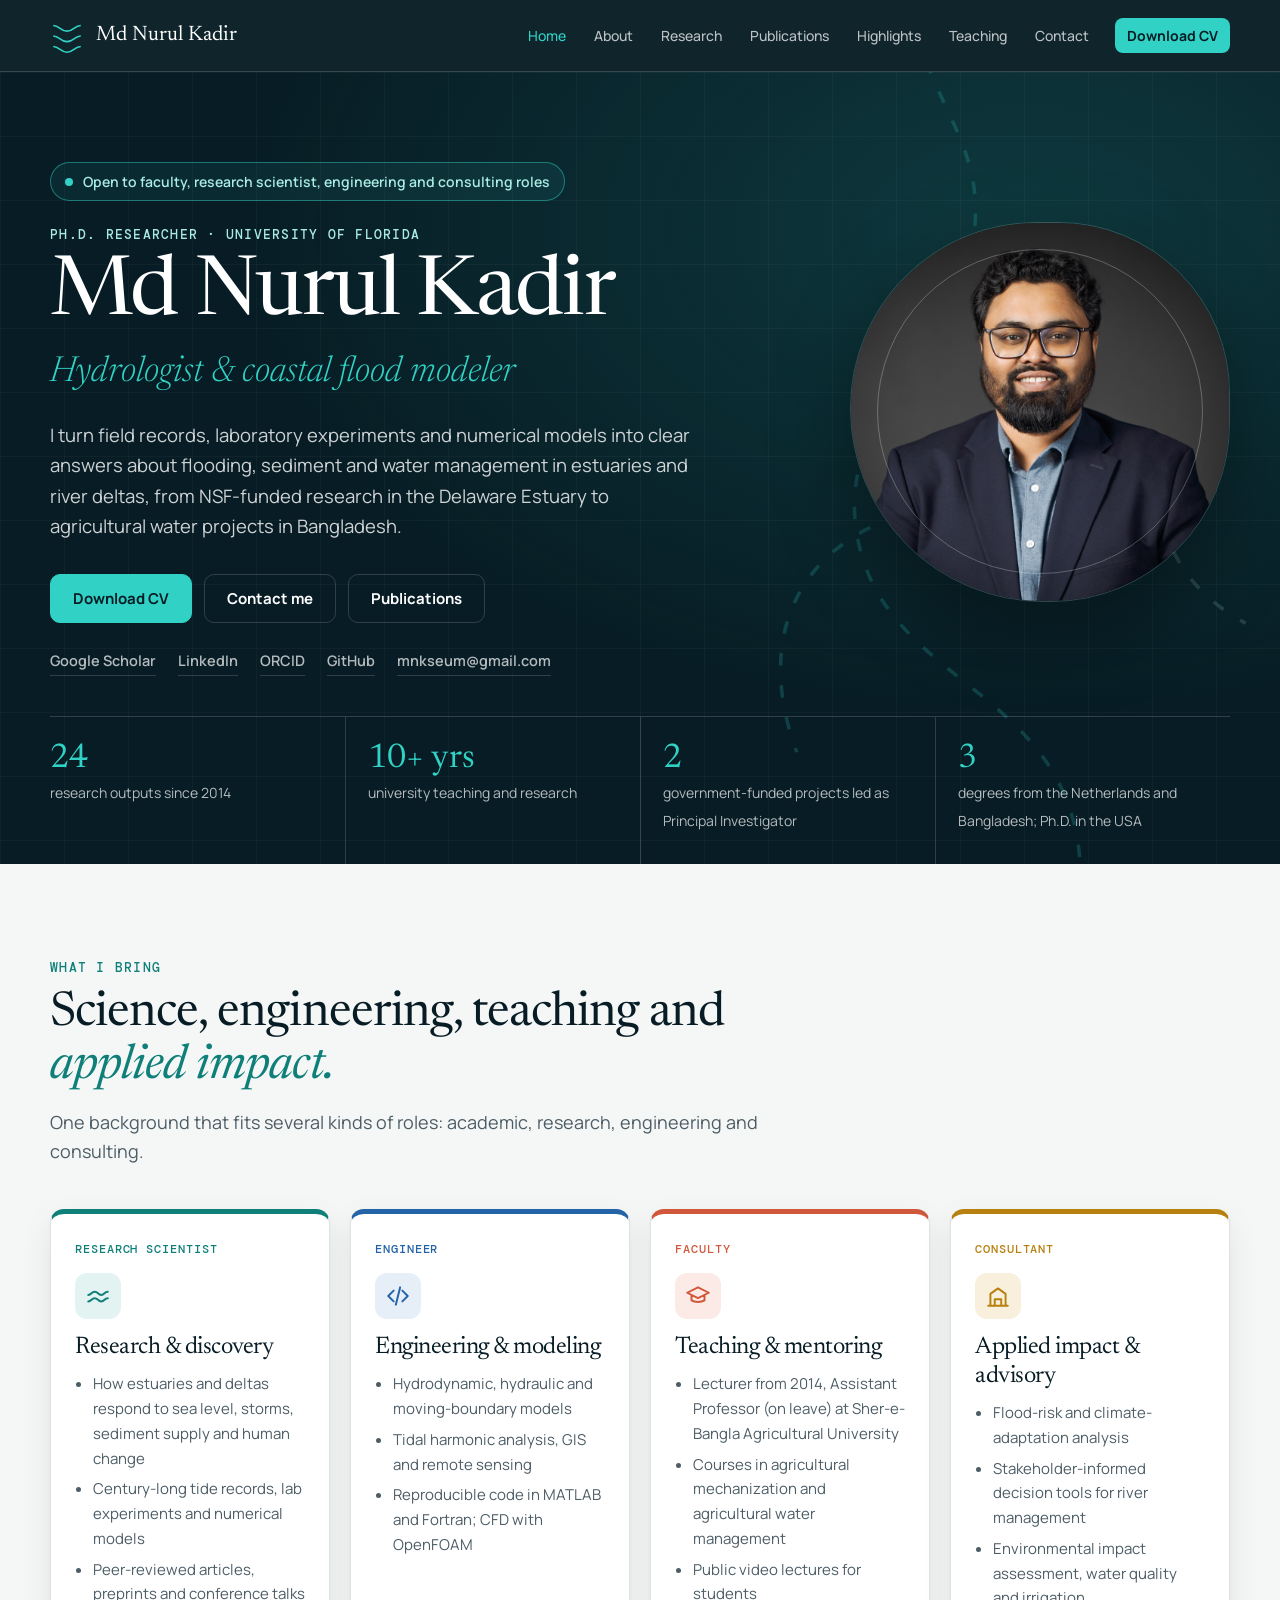
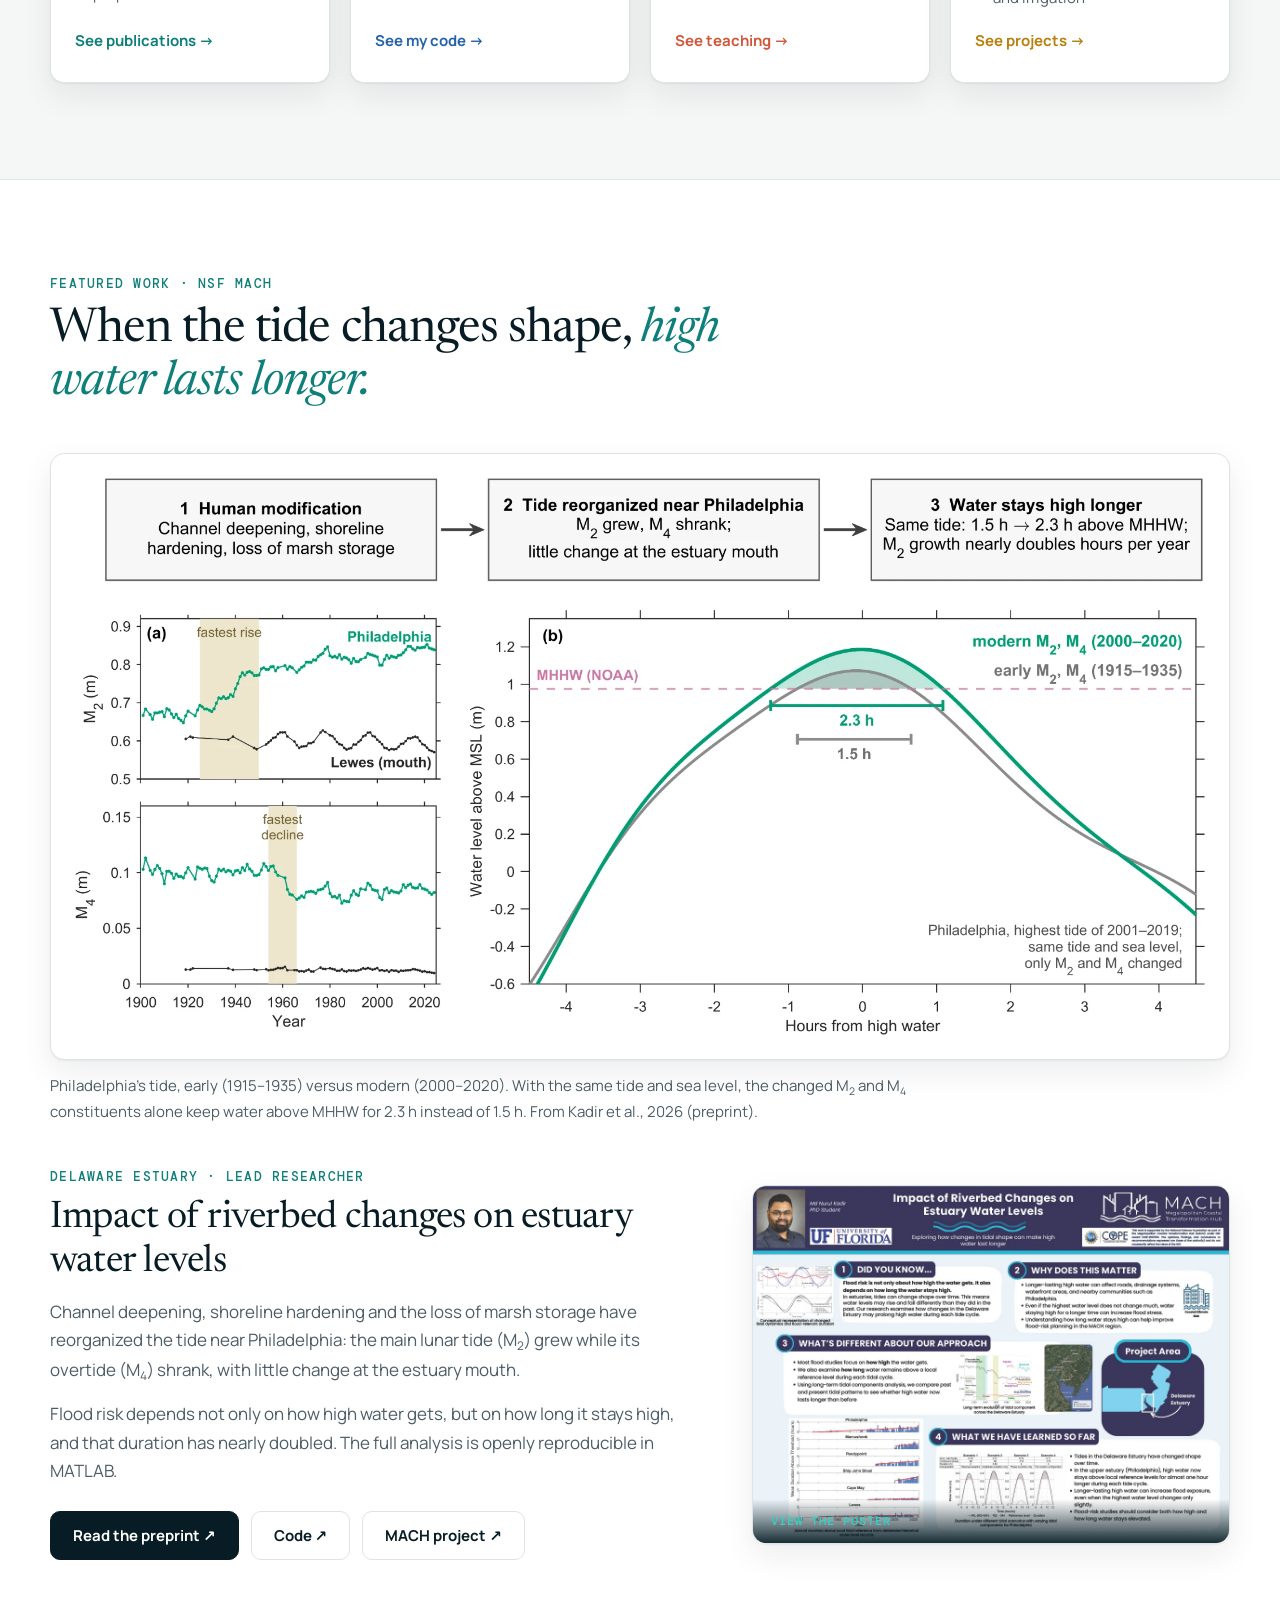
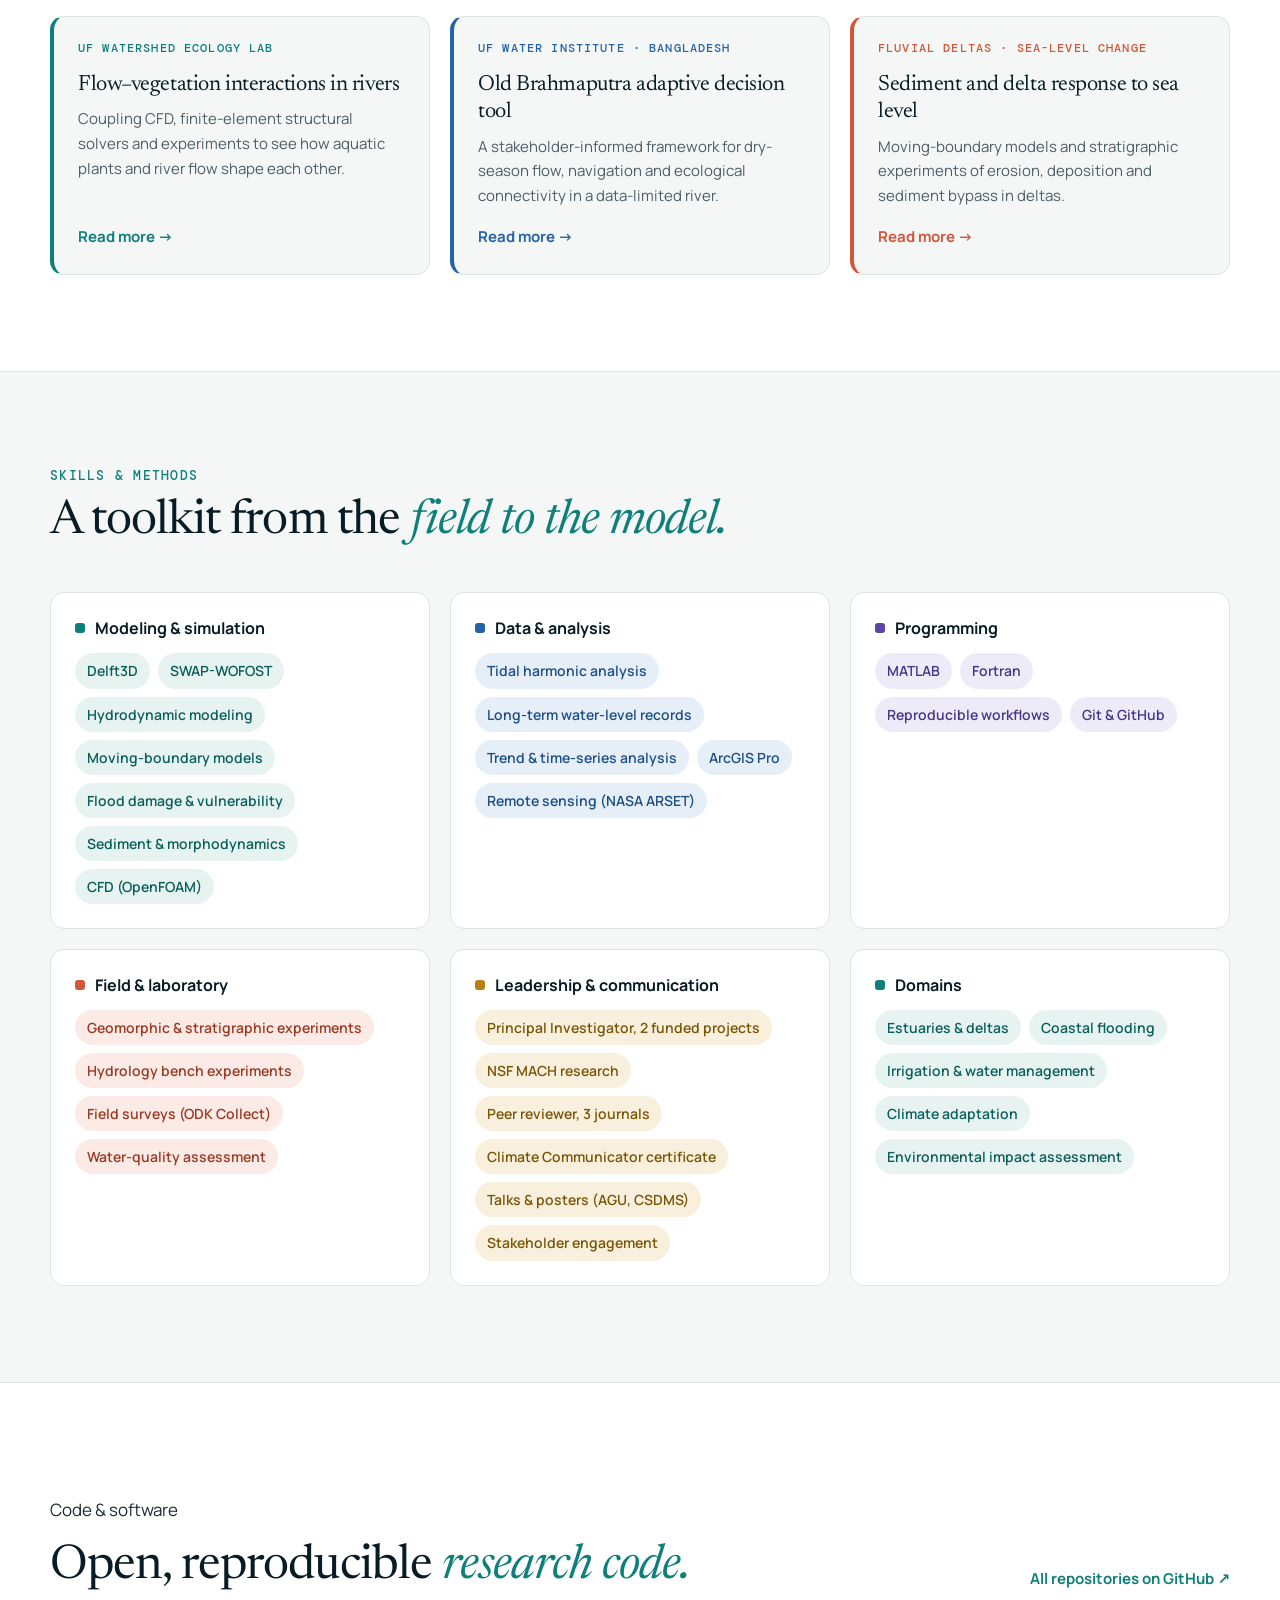
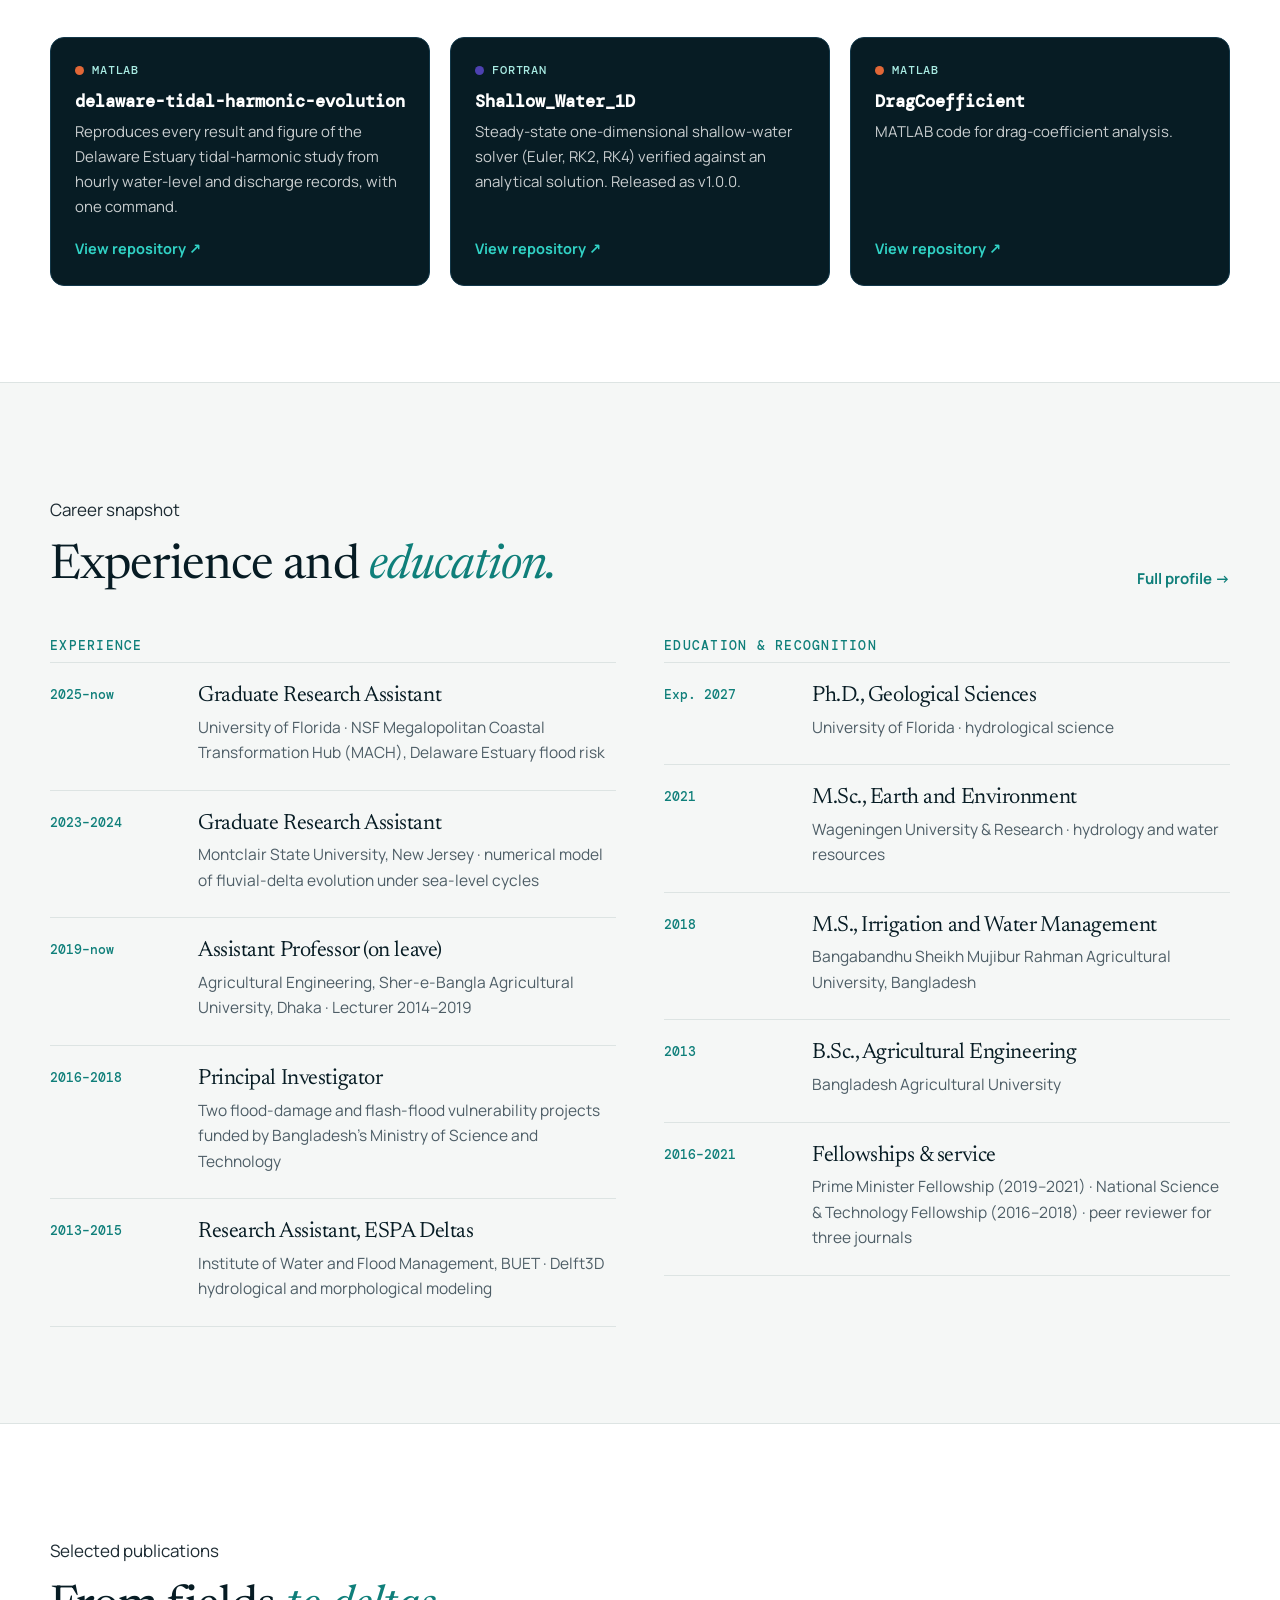
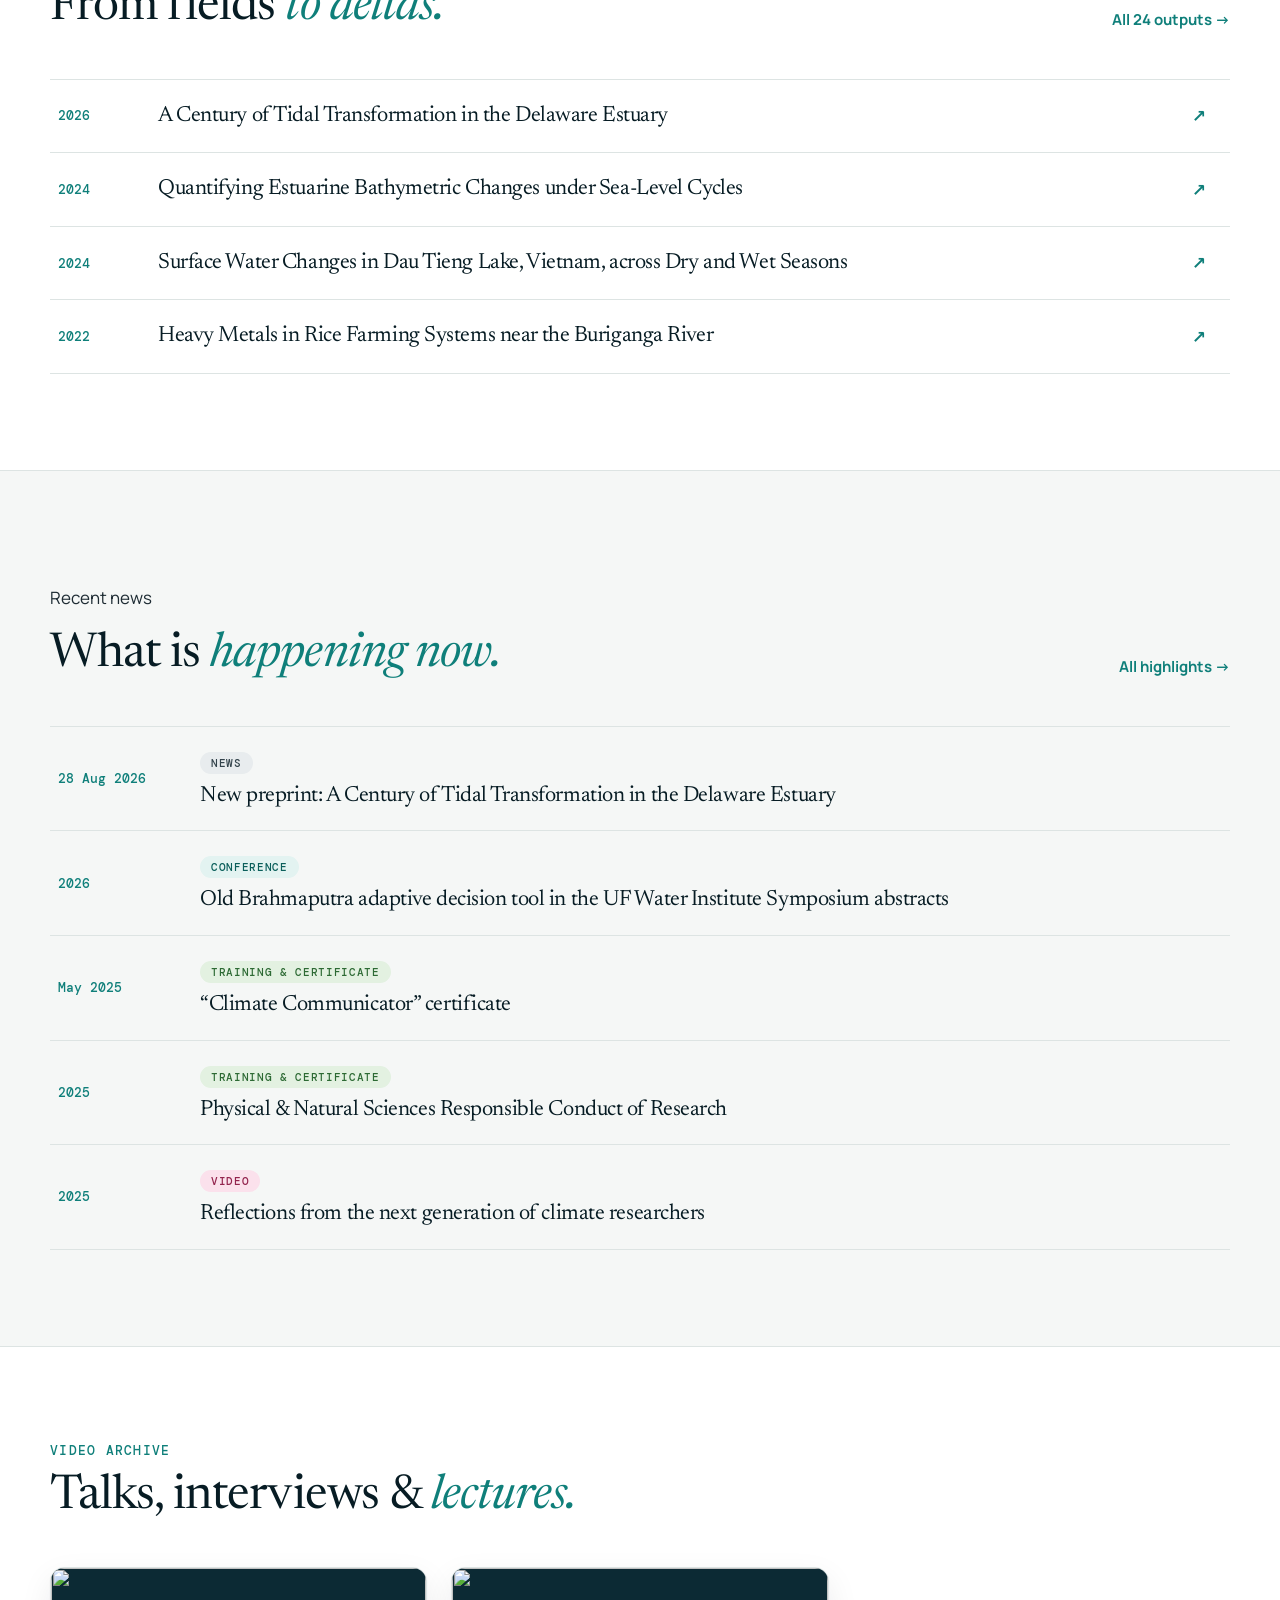
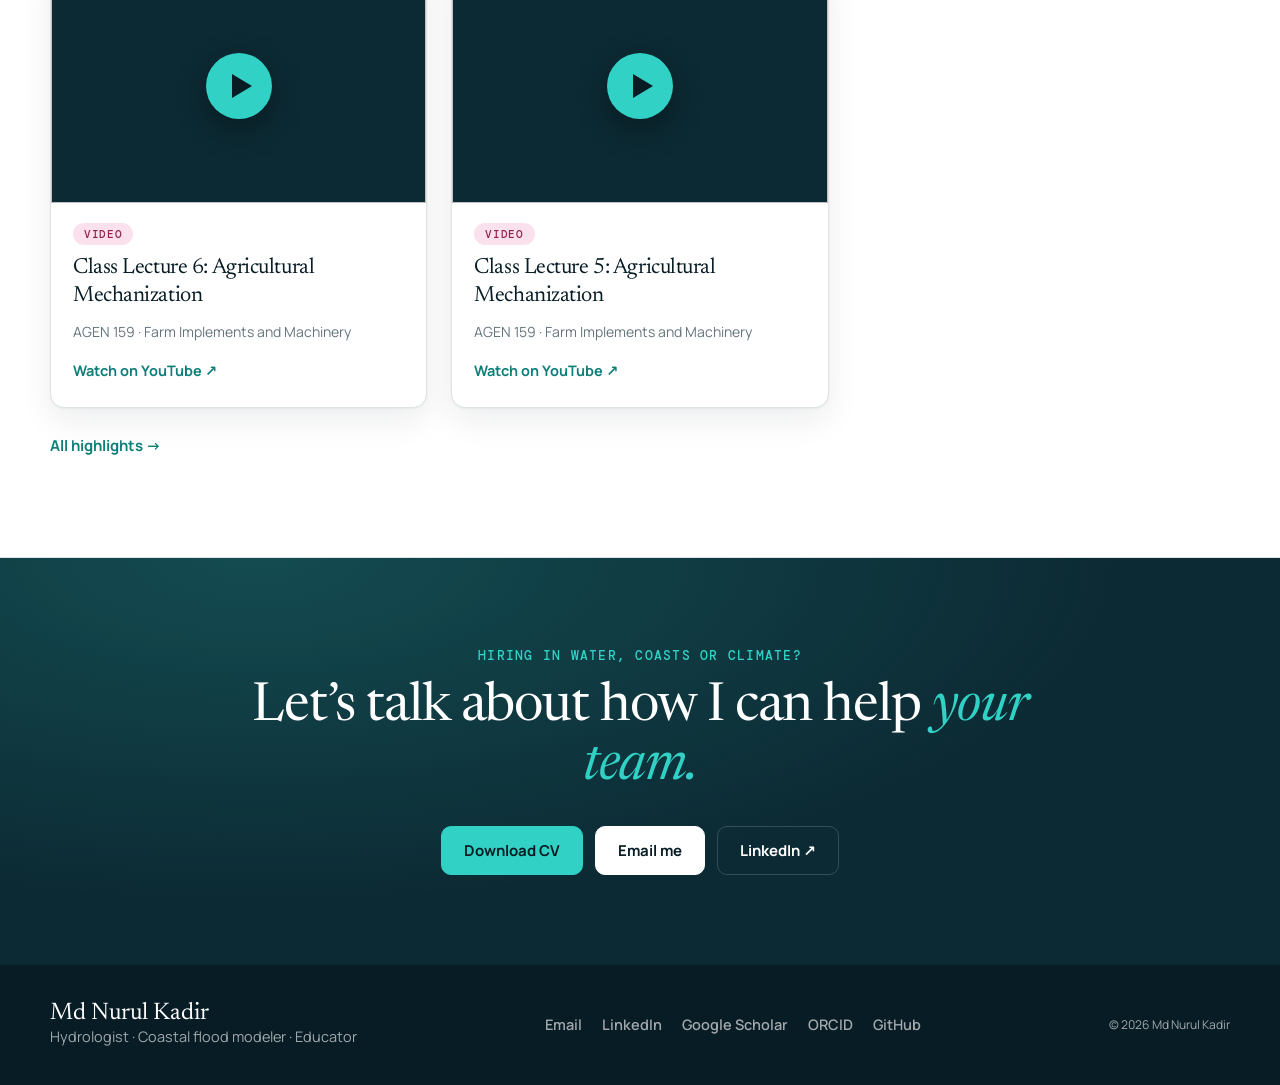
==== commit 71d0a4af: "Add CV (current website link); correct dates and add CV details: degrees, PI projects, ESPA Deltas, " ====
--- a/index.html
+++ b/index.html
@@ -32,7 +32,7 @@
       <a data-nav="highlights" href="highlights.html">Highlights</a>
       <a data-nav="teaching" href="teaching.html">Teaching</a>
       <a data-nav="contact" href="contact.html">Contact</a>
-      <a class="nav-cv" data-cv href="https://www.linkedin.com/in/md-nurul-kadir" target="_blank" rel="noopener">Download CV</a>
+      <a class="nav-cv" data-cv href="assets/cv/Md_Nurul_Kadir_CV.pdf" download="Md_Nurul_Kadir_CV.pdf">Download CV</a>
     </nav>
   </header>
 
@@ -49,7 +49,7 @@
             <p class="hero-role">Hydrologist &amp; coastal flood modeler</p>
             <p class="hero-intro">I turn field records, laboratory experiments and numerical models into clear answers about flooding, sediment and water management in estuaries and river deltas, from NSF-funded research in the Delaware Estuary to agricultural water projects in Bangladesh.</p>
             <div class="actions">
-              <a class="button primary" data-cv href="https://www.linkedin.com/in/md-nurul-kadir" target="_blank" rel="noopener">Download CV</a>
+              <a class="button primary" data-cv href="assets/cv/Md_Nurul_Kadir_CV.pdf" download="Md_Nurul_Kadir_CV.pdf">Download CV</a>
               <a class="button ghost" href="contact.html">Contact me</a>
               <a class="button ghost" href="publications.html">Publications</a>
             </div>
@@ -64,10 +64,10 @@
           <div class="portrait-wrap reveal"><div class="portrait-frame"><img src="assets/md-nurul-kadir.jpg" alt="Portrait of Md Nurul Kadir" width="1000" height="1000"></div></div>
         </div>
         <div class="facts reveal">
-          <div><strong data-pub-count>23</strong><span>research outputs since 2014</span></div>
+          <div><strong data-pub-count>24</strong><span>research outputs since 2014</span></div>
           <div><strong>10+ yrs</strong><span>university teaching and research</span></div>
-          <div><strong>NSF</strong><span>lead of a MACH coastal-hub study</span></div>
-          <div><strong>3</strong><span>countries of training: USA, Netherlands, Bangladesh</span></div>
+          <div><strong>2</strong><span>government-funded projects led as Principal Investigator</span></div>
+          <div><strong>3</strong><span>degrees from the Netherlands and Bangladesh; Ph.D. in the USA</span></div>
         </div>
       </div>
     </section>
@@ -109,7 +109,7 @@
             <h3>Teaching &amp; mentoring</h3>
             <ul>
               <li>Lecturer from 2014, Assistant Professor (on leave) at Sher-e-Bangla Agricultural University</li>
-              <li>Agricultural engineering, irrigation and water management courses</li>
+              <li>Courses in agricultural mechanization and agricultural water management</li>
               <li>Public video lectures for students</li>
             </ul>
             <a href="teaching.html">See teaching →</a>
@@ -167,11 +167,11 @@
           <h2>A toolkit from the <em>field to the model.</em></h2>
         </div>
         <div class="skill-grid">
-          <div class="skill-group reveal"><h3>Modeling &amp; simulation</h3><div class="chips"><span>Hydrodynamic modeling</span><span>Moving-boundary models</span><span>Flood &amp; storm risk</span><span>Sediment &amp; morphodynamics</span><span>CFD (OpenFOAM)</span><span>Crop &amp; water modeling</span></div></div>
-          <div class="skill-group blue reveal"><h3>Data &amp; analysis</h3><div class="chips"><span>Tidal harmonic analysis</span><span>Long-term water-level records</span><span>Trend &amp; time-series analysis</span><span>GIS</span><span>Remote sensing</span></div></div>
+          <div class="skill-group reveal"><h3>Modeling &amp; simulation</h3><div class="chips"><span>Delft3D</span><span>SWAP-WOFOST</span><span>Hydrodynamic modeling</span><span>Moving-boundary models</span><span>Flood damage &amp; vulnerability</span><span>Sediment &amp; morphodynamics</span><span>CFD (OpenFOAM)</span></div></div>
+          <div class="skill-group blue reveal"><h3>Data &amp; analysis</h3><div class="chips"><span>Tidal harmonic analysis</span><span>Long-term water-level records</span><span>Trend &amp; time-series analysis</span><span>ArcGIS Pro</span><span>Remote sensing (NASA ARSET)</span></div></div>
           <div class="skill-group violet reveal"><h3>Programming</h3><div class="chips"><span>MATLAB</span><span>Fortran</span><span>Reproducible workflows</span><span>Git &amp; GitHub</span></div></div>
-          <div class="skill-group coral reveal"><h3>Field &amp; laboratory</h3><div class="chips"><span>Geomorphic &amp; stratigraphic experiments</span><span>Hydrology bench experiments</span><span>Field observations</span><span>Water-quality assessment</span></div></div>
-          <div class="skill-group gold reveal"><h3>Leadership &amp; communication</h3><div class="chips"><span>Leading a multi-institution NSF study</span><span>Stakeholder engagement</span><span>Project management</span><span>Talks &amp; posters</span><span>Mentoring students</span></div></div>
+          <div class="skill-group coral reveal"><h3>Field &amp; laboratory</h3><div class="chips"><span>Geomorphic &amp; stratigraphic experiments</span><span>Hydrology bench experiments</span><span>Field surveys (ODK Collect)</span><span>Water-quality assessment</span></div></div>
+          <div class="skill-group gold reveal"><h3>Leadership &amp; communication</h3><div class="chips"><span>Principal Investigator, 2 funded projects</span><span>NSF MACH research</span><span>Peer reviewer, 3 journals</span><span>Climate Communicator certificate</span><span>Talks &amp; posters (AGU, CSDMS)</span><span>Stakeholder engagement</span></div></div>
           <div class="skill-group reveal"><h3>Domains</h3><div class="chips"><span>Estuaries &amp; deltas</span><span>Coastal flooding</span><span>Irrigation &amp; water management</span><span>Climate adaptation</span><span>Environmental impact assessment</span></div></div>
         </div>
       </div>
@@ -203,19 +203,21 @@
           <div class="reveal">
             <p class="col-title">Experience</p>
             <div class="timeline">
-              <article><time>2022–now</time><div><h3>Graduate Research Assistant</h3><p>Department of Geological Sciences, University of Florida · lead of the MACH riverbed-change study</p></div></article>
-              <article><time>2019–now</time><div><h3>Assistant Professor (on leave)</h3><p>Agricultural Engineering, Sher-e-Bangla Agricultural University, Dhaka</p></div></article>
-              <article><time>2014–2019</time><div><h3>Lecturer</h3><p>Agricultural Engineering, Sher-e-Bangla Agricultural University, Dhaka</p></div></article>
-              <article><time>2013–2015</time><div><h3>Research Associate</h3><p>Institute of Water and Flood Management, BUET, Dhaka</p></div></article>
+              <article><time>2025–now</time><div><h3>Graduate Research Assistant</h3><p>University of Florida · NSF Megalopolitan Coastal Transformation Hub (MACH), Delaware Estuary flood risk</p></div></article>
+              <article><time>2023–2024</time><div><h3>Graduate Research Assistant</h3><p>Montclair State University, New Jersey · numerical model of fluvial-delta evolution under sea-level cycles</p></div></article>
+              <article><time>2019–now</time><div><h3>Assistant Professor (on leave)</h3><p>Agricultural Engineering, Sher-e-Bangla Agricultural University, Dhaka · Lecturer 2014–2019</p></div></article>
+              <article><time>2016–2018</time><div><h3>Principal Investigator</h3><p>Two flood-damage and flash-flood vulnerability projects funded by Bangladesh’s Ministry of Science and Technology</p></div></article>
+              <article><time>2013–2015</time><div><h3>Research Assistant, ESPA Deltas</h3><p>Institute of Water and Flood Management, BUET · Delft3D hydrological and morphological modeling</p></div></article>
             </div>
           </div>
           <div class="reveal">
             <p class="col-title">Education &amp; recognition</p>
             <div class="timeline">
-              <article><time>2022–now</time><div><h3>Ph.D., Geological Sciences</h3><p>University of Florida · hydrological science, coastal ecosystem dynamics</p></div></article>
-              <article><time>2019–2022</time><div><h3>M.Sc., Earth and Environment</h3><p>Wageningen University &amp; Research · hydrology and water resources</p></div></article>
-              <article><time>2009–2013</time><div><h3>B.Sc., Agricultural Engineering</h3><p>Bangladesh Agricultural University · irrigation and water management</p></div></article>
-              <article><time>2013, 2018</time><div><h3>National fellowships</h3><p>Prime Minister Fellowship (2018) and National Science &amp; Technology Fellowship (2013), Bangladesh</p></div></article>
+              <article><time>Exp. 2027</time><div><h3>Ph.D., Geological Sciences</h3><p>University of Florida · hydrological science</p></div></article>
+              <article><time>2021</time><div><h3>M.Sc., Earth and Environment</h3><p>Wageningen University &amp; Research · hydrology and water resources</p></div></article>
+              <article><time>2018</time><div><h3>M.S., Irrigation and Water Management</h3><p>Bangabandhu Sheikh Mujibur Rahman Agricultural University, Bangladesh</p></div></article>
+              <article><time>2013</time><div><h3>B.Sc., Agricultural Engineering</h3><p>Bangladesh Agricultural University</p></div></article>
+              <article><time>2016–2021</time><div><h3>Fellowships &amp; service</h3><p>Prime Minister Fellowship (2019–2021) · National Science &amp; Technology Fellowship (2016–2018) · peer reviewer for three journals</p></div></article>
             </div>
           </div>
         </div>
@@ -227,7 +229,7 @@
       <div class="shell">
         <div class="section-head row reveal">
           <div><p>Selected publications</p><h2>From fields <em>to deltas.</em></h2></div>
-          <a class="text-link" href="publications.html">All <span data-pub-count>23</span> outputs →</a>
+          <a class="text-link" href="publications.html">All <span data-pub-count>24</span> outputs →</a>
         </div>
         <div class="output-list">
           <a class="output reveal" href="https://doi.org/10.22541/essoar.15008019/v1" target="_blank" rel="noopener"><span>2026</span><h3>A Century of Tidal Transformation in the Delaware Estuary</h3><b>↗</b></a>
@@ -259,7 +261,7 @@
         <p>Hiring in water, coasts or climate?</p>
         <h2>Let’s talk about how I can help <em>your team.</em></h2>
         <div class="actions">
-          <a class="button primary" data-cv href="https://www.linkedin.com/in/md-nurul-kadir" target="_blank" rel="noopener">Download CV</a>
+          <a class="button primary" data-cv href="assets/cv/Md_Nurul_Kadir_CV.pdf" download="Md_Nurul_Kadir_CV.pdf">Download CV</a>
           <a class="button light" href="mailto:mnkseum@gmail.com">Email me</a>
           <a class="button ghost" href="https://www.linkedin.com/in/md-nurul-kadir" target="_blank" rel="noopener">LinkedIn ↗</a>
         </div>
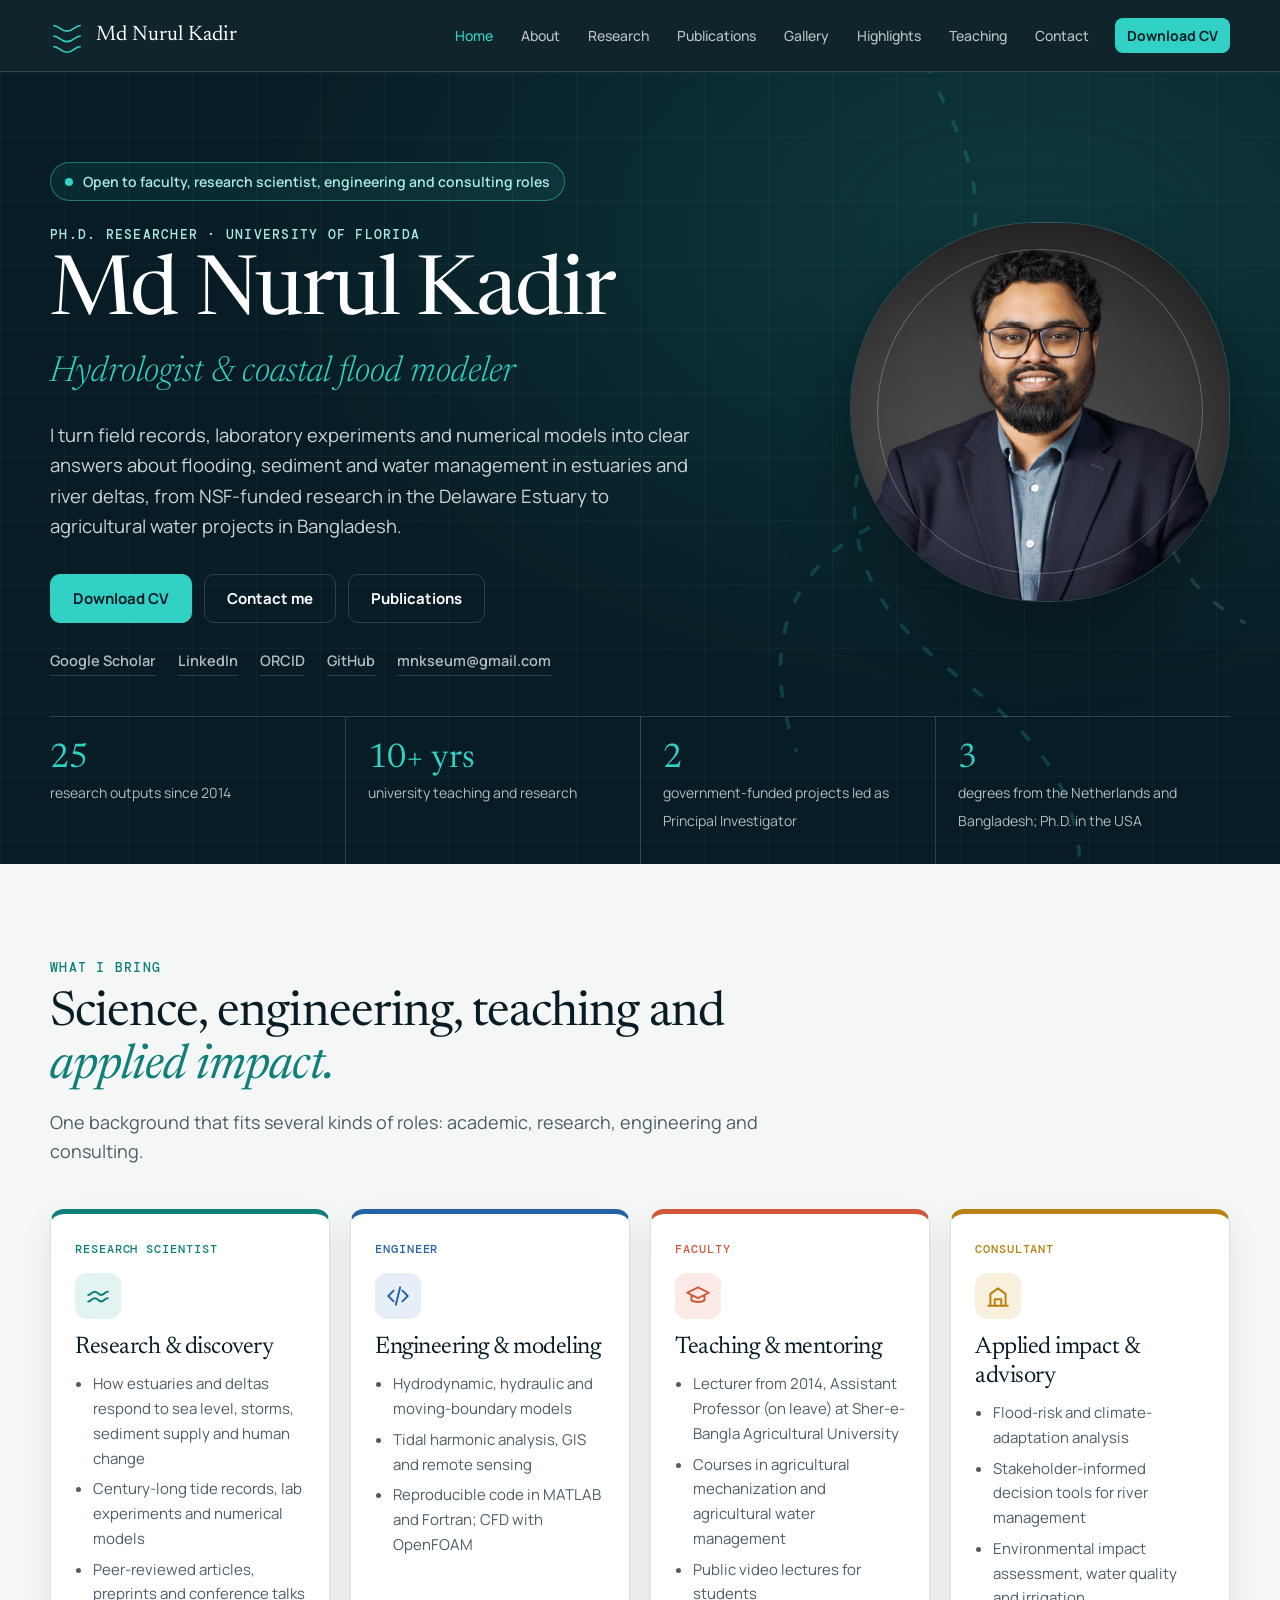
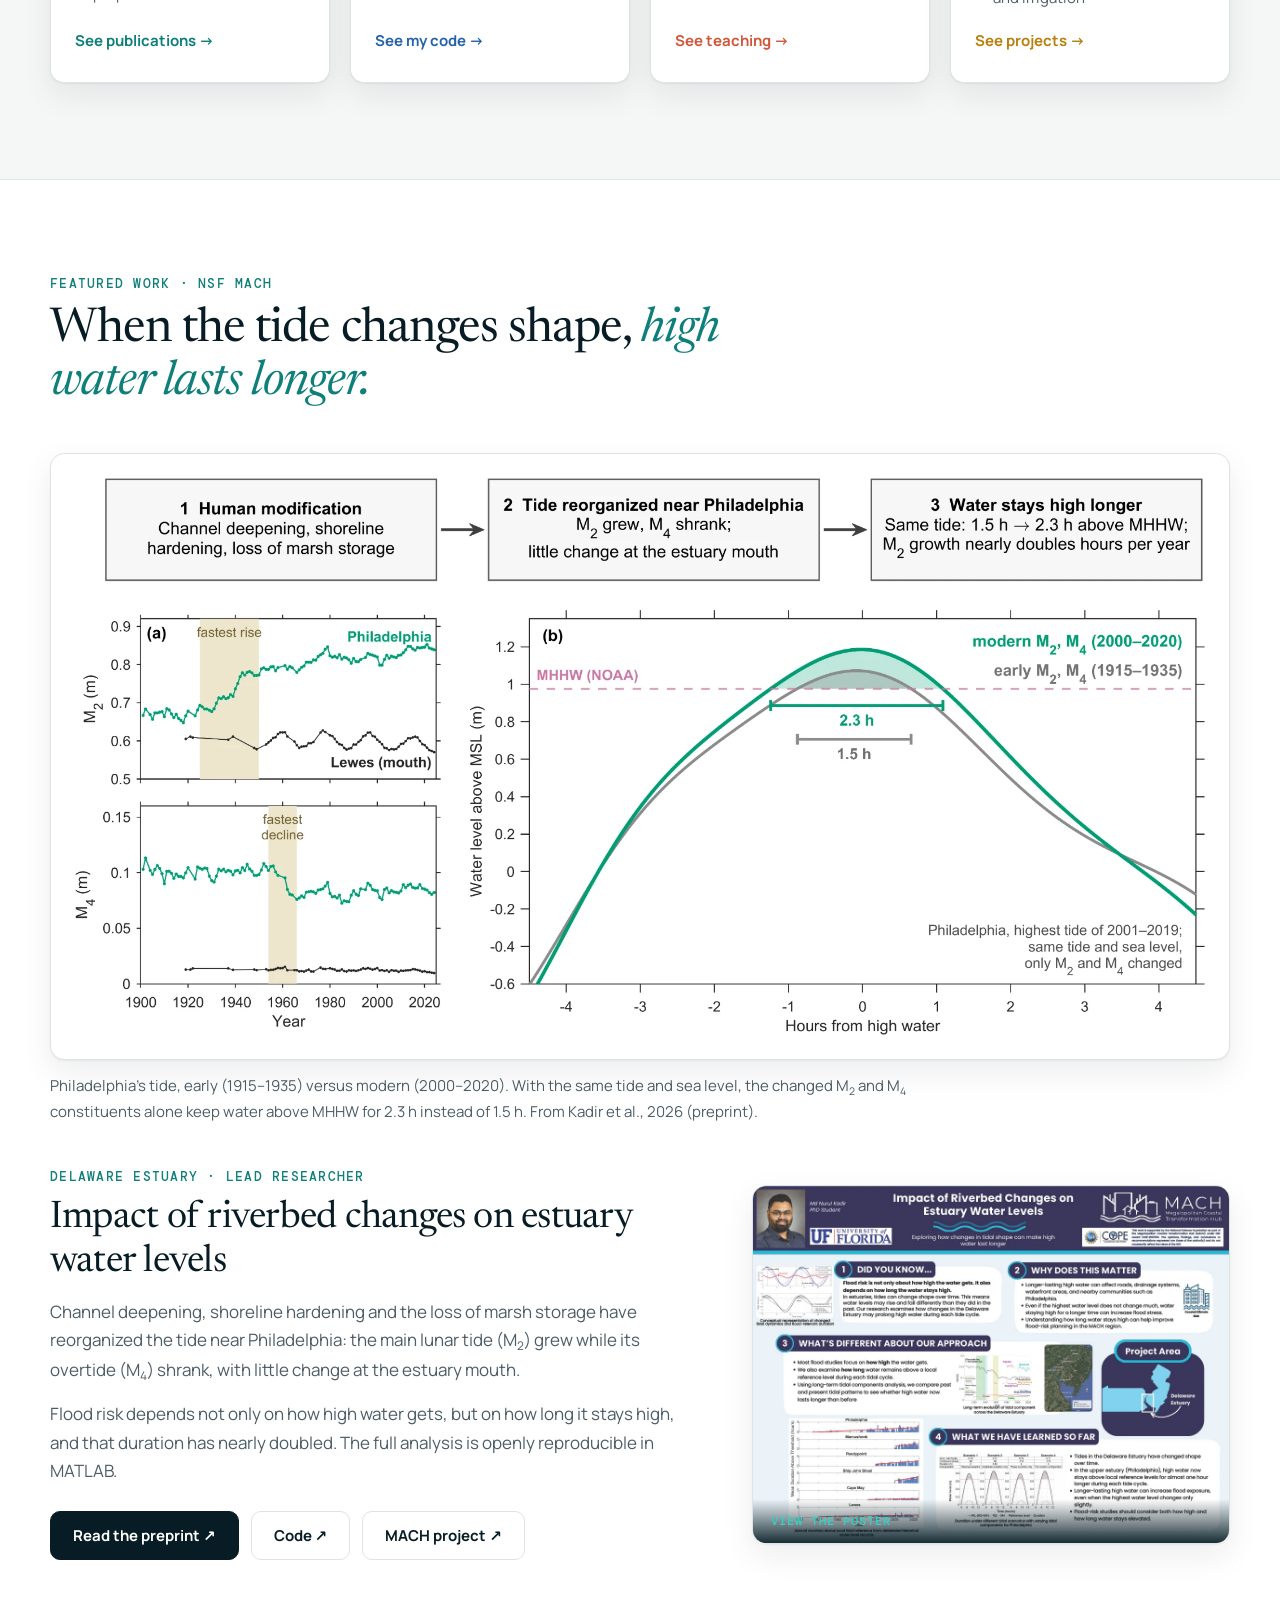
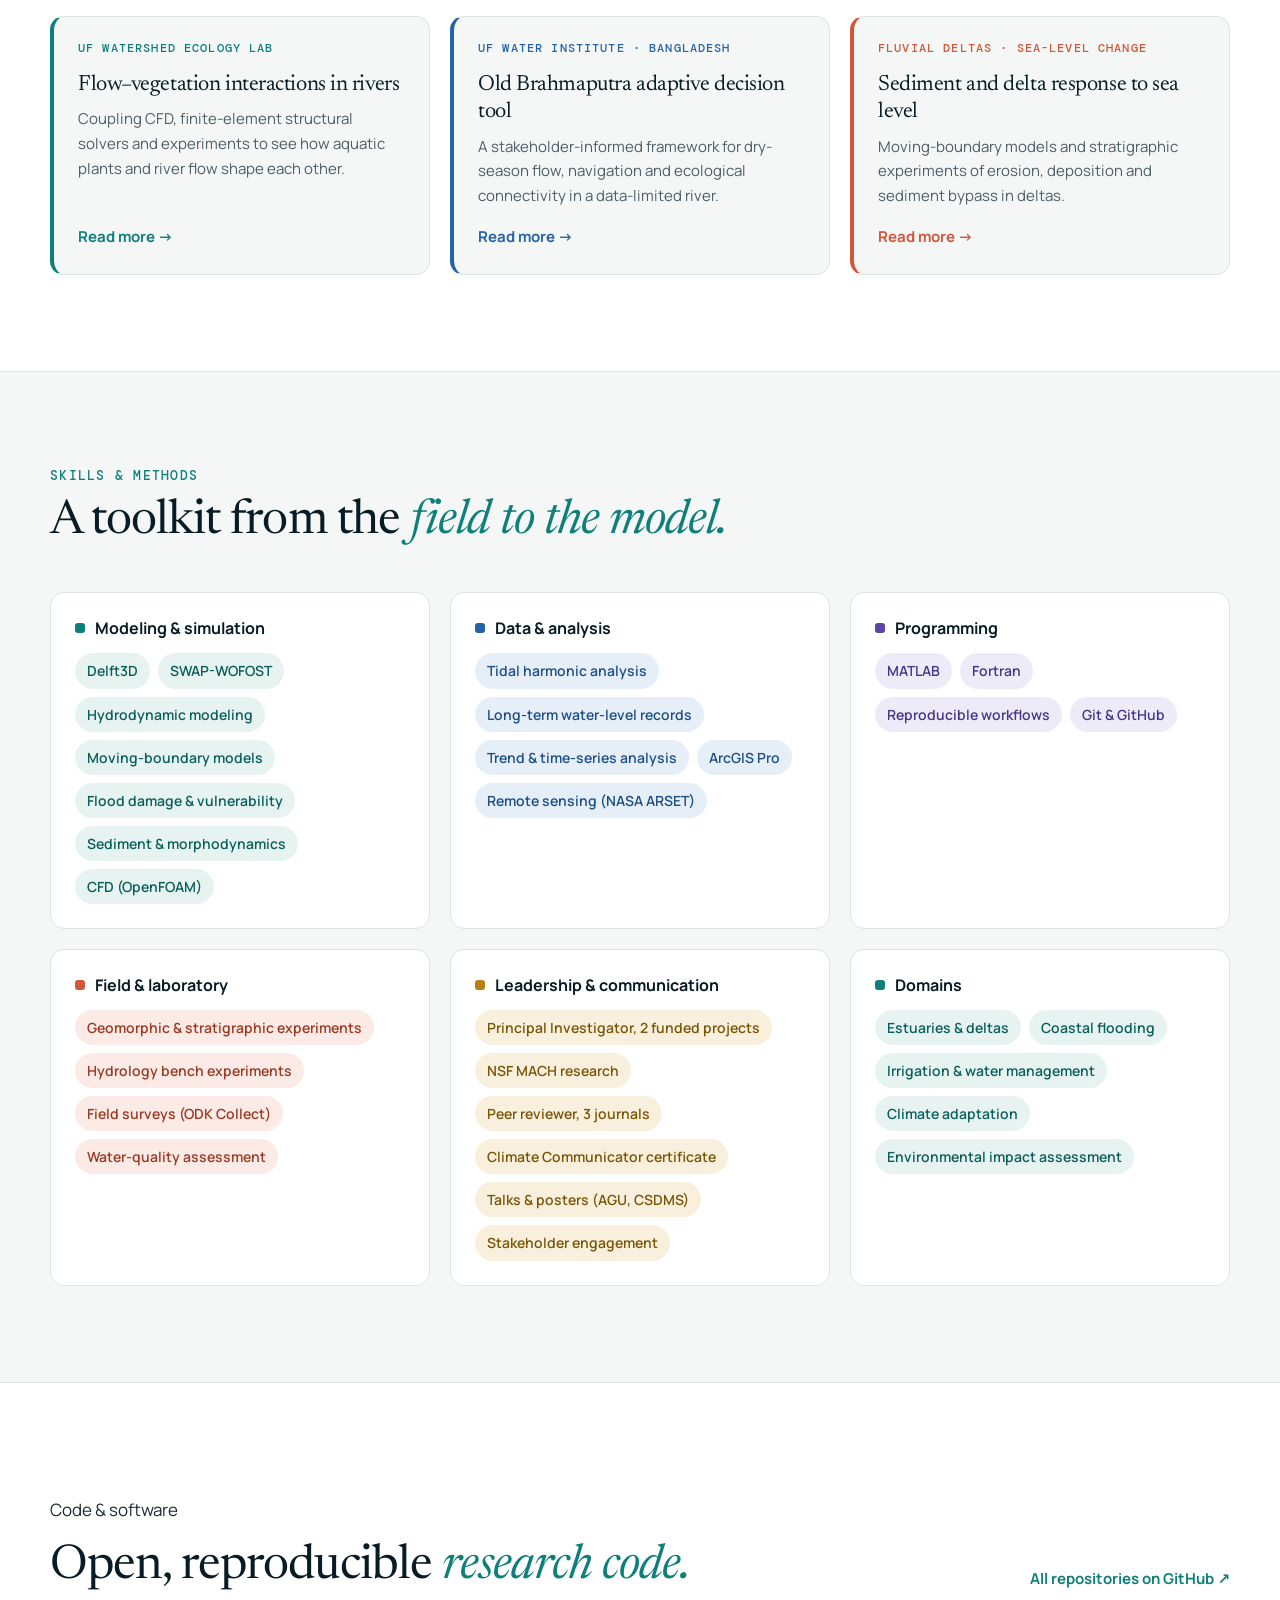
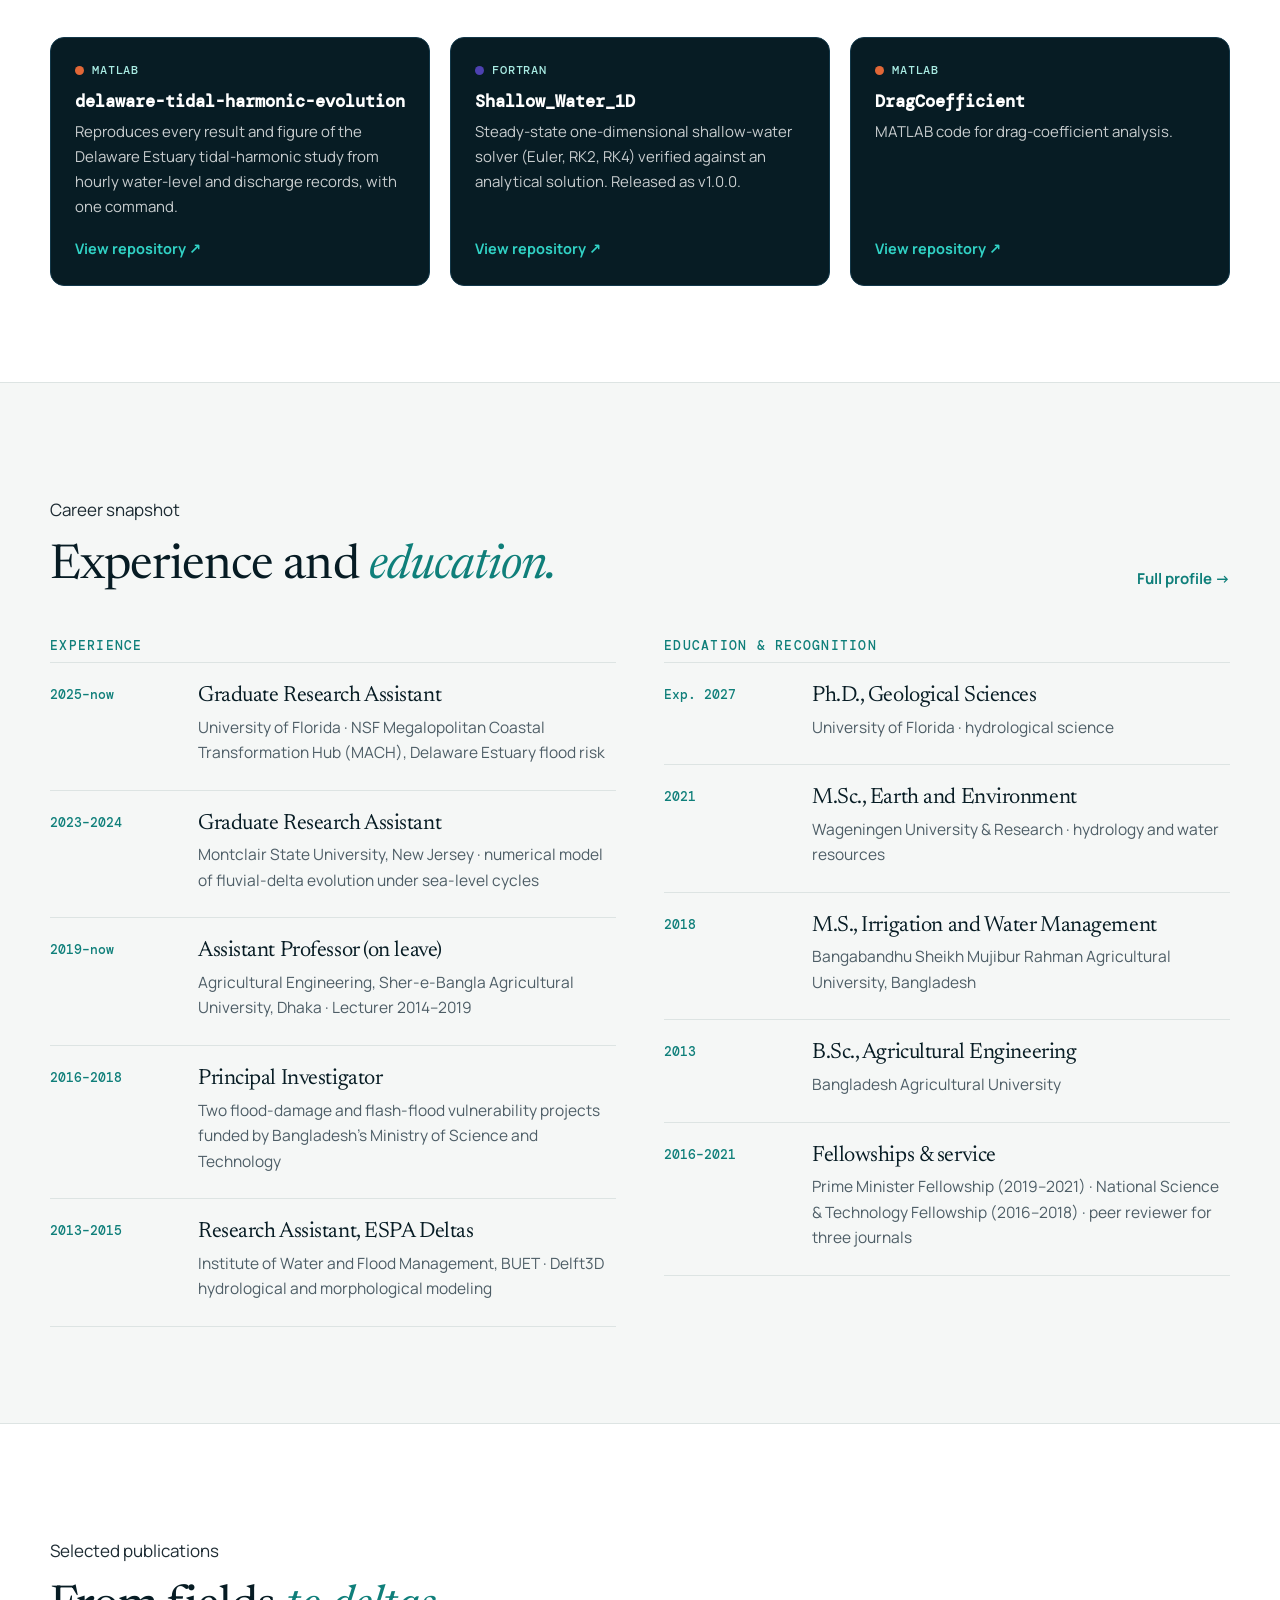
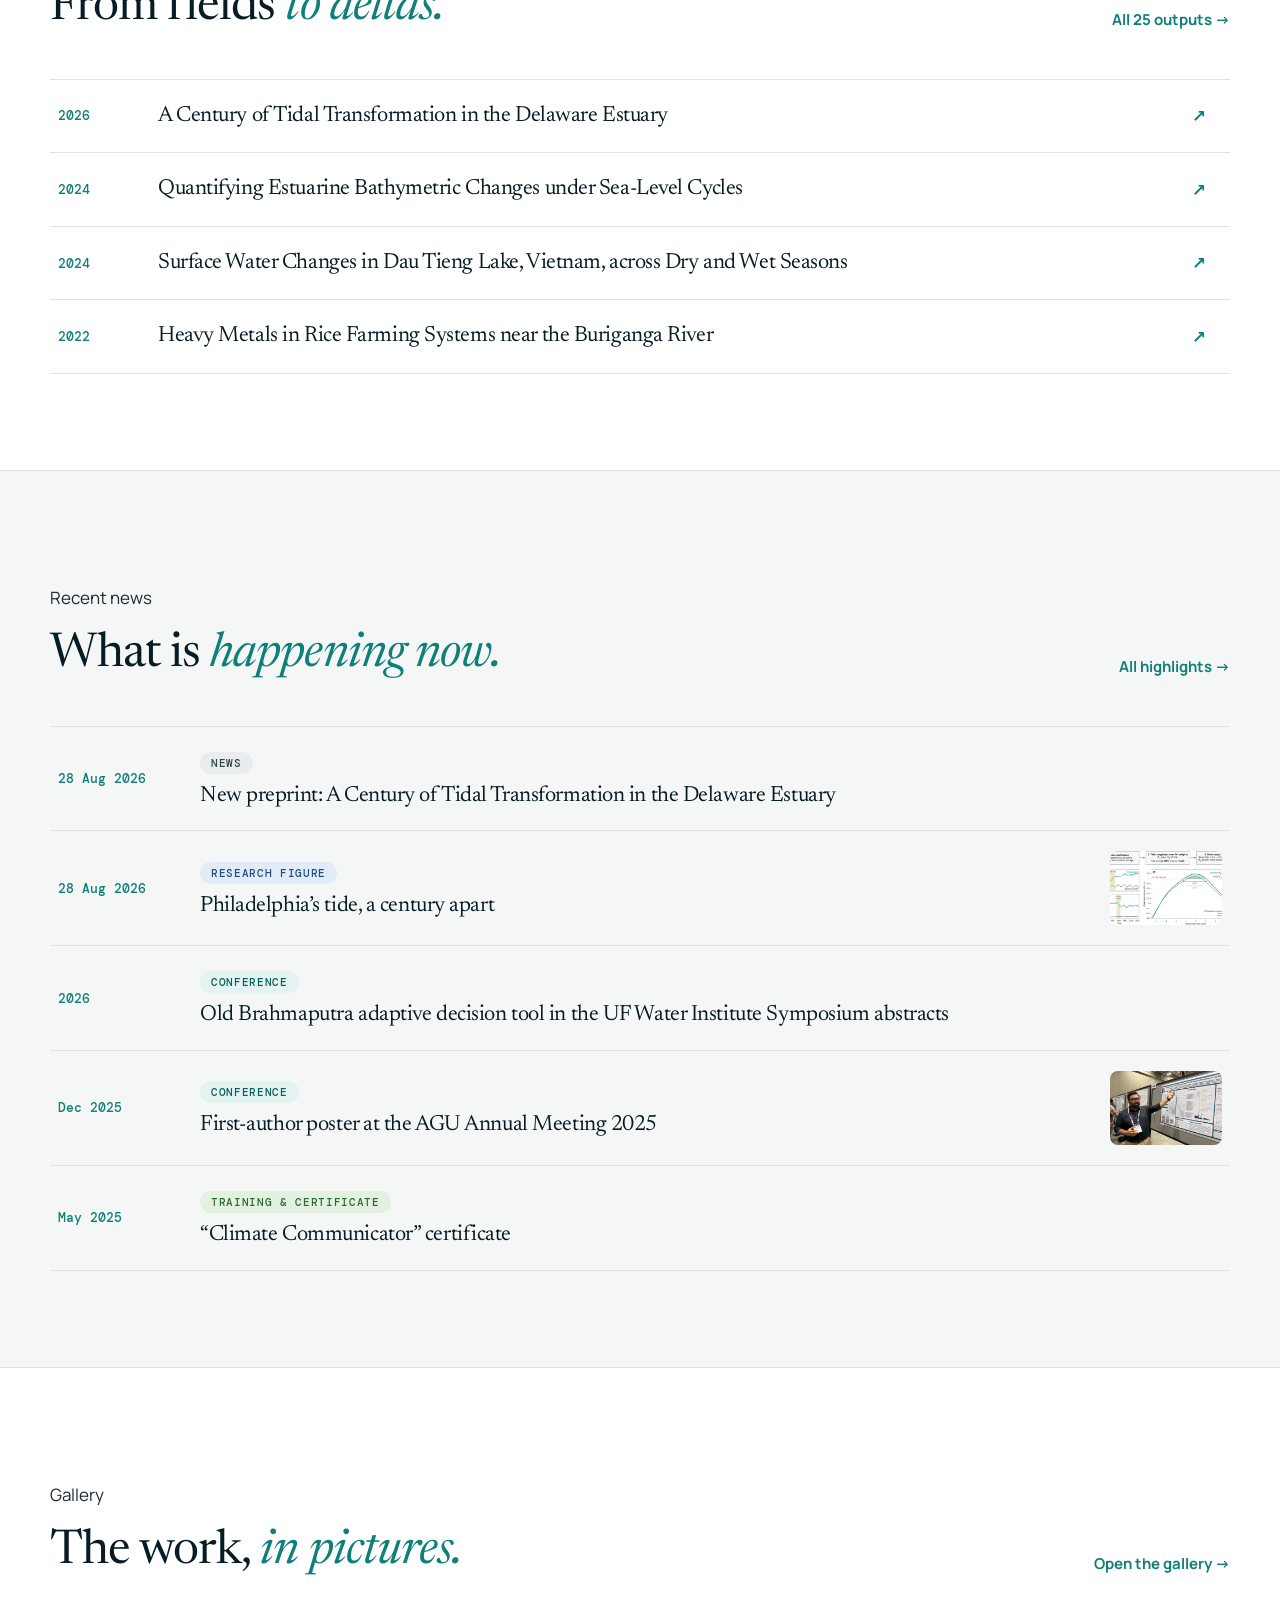
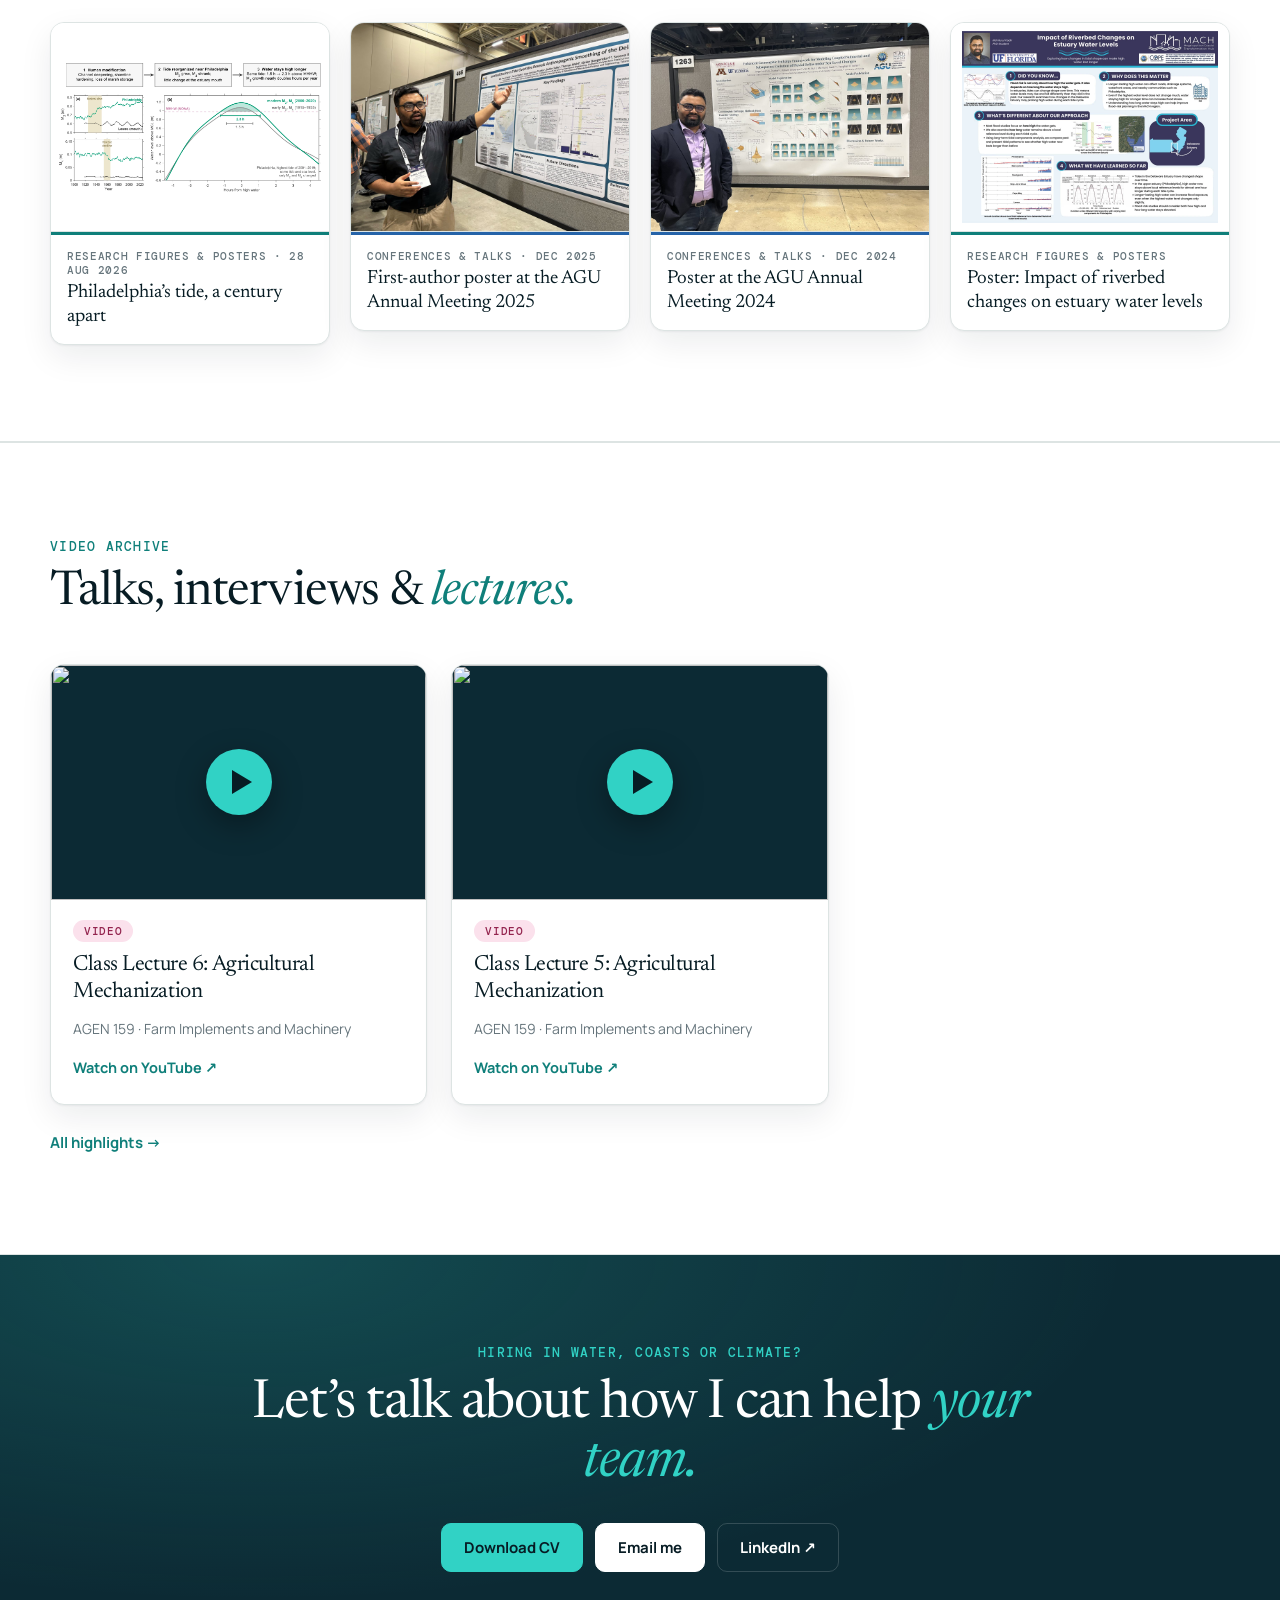
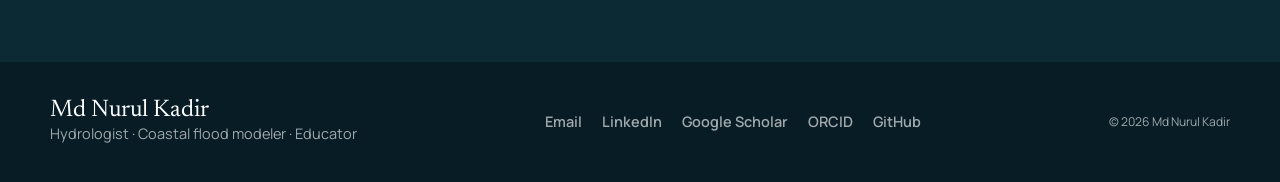
==== commit 4fdf87fe: "Add gallery page, project photo stories and achievements wall - New gallery.html: filterable album w" ====
--- a/index.html
+++ b/index.html
@@ -29,6 +29,7 @@
       <a data-nav="about" href="about.html">About</a>
       <a data-nav="research" href="research.html">Research</a>
       <a data-nav="publications" href="publications.html">Publications</a>
+      <a data-nav="gallery" href="gallery.html">Gallery</a>
       <a data-nav="highlights" href="highlights.html">Highlights</a>
       <a data-nav="teaching" href="teaching.html">Teaching</a>
       <a data-nav="contact" href="contact.html">Contact</a>
@@ -251,7 +252,7 @@
       </div>
     </section>
 
-    <section class="figures-band" data-figures-section hidden><div class="shell section"><div class="section-head reveal"><p>Featured figures</p><h2>Results worth <em>a closer look.</em></h2></div><div class="update-grid" data-figures data-limit="6"></div><a class="text-link" href="highlights.html#figure">See all figures →</a></div></section>
+    <section class="figures-band" hidden><div class="shell section"><div class="section-head row reveal"><div><p>Gallery</p><h2>The work, <em>in pictures.</em></h2></div><a class="text-link" href="gallery.html">Open the gallery →</a></div><div class="gallery-strip" data-gallery-strip data-limit="4"></div></div></section>
 
     <section class="band-white" data-videos-section hidden><div class="shell section"><div class="section-head reveal"><p>Video archive</p><h2>Talks, interviews &amp; <em>lectures.</em></h2></div><div class="update-grid" data-videos data-limit="6"></div><a class="text-link" href="highlights.html">All highlights →</a></div></section>
 
--- a/styles.css
+++ b/styles.css
@@ -337,6 +337,67 @@
 .lightbox .lb-buttons { display: flex; gap: 8px; }
 .lightbox button { padding: 7px 14px; border: 1px solid var(--darkline); border-radius: 8px; background: transparent; color: var(--white); font-size: 14px; cursor: pointer; }
 .lightbox button:hover { border-color: var(--aqua); color: var(--aqua); }
+.lb-stage img { display: block; width: 100%; max-height: calc(94vh - 70px); object-fit: contain; background: #fff; }
+.lb-stage iframe { display: block; width: 100%; aspect-ratio: 16 / 9; max-height: calc(94vh - 70px); border: 0; background: #000; }
+.badge[data-type="fieldwork"] { background: #e6f0e4; color: #3b5f2c; }
+
+/* ---------- Gallery ---------- */
+.gallery-wall { columns: 3 300px; column-gap: 22px; }
+.gallery-wall .g-tile { margin-bottom: 22px; }
+.gallery-strip { display: grid; grid-template-columns: repeat(4, minmax(0, 1fr)); gap: 20px; align-items: start; }
+.gallery-strip .g-img { aspect-ratio: 4 / 3; }
+.gallery-strip .g-img img { height: 100%; object-fit: cover; }
+.gallery-strip .g-tile[data-group="figures"] .g-img img, .gallery-strip .g-tile[data-group="awards"] .g-img img { object-fit: contain; padding: 8px; }
+.g-tile { display: block; width: 100%; break-inside: avoid; padding: 0; overflow: hidden; border: 1px solid var(--line); border-radius: var(--radius); background: var(--white); box-shadow: var(--shadow); text-align: left; font: inherit; color: inherit; cursor: zoom-in; transition: transform .25s, box-shadow .25s; }
+.g-tile:hover { transform: translateY(-4px); box-shadow: 0 20px 44px rgba(7, 28, 36, .14); }
+.g-img { position: relative; display: block; overflow: hidden; background: #fff; border-bottom: 1px solid var(--line); }
+.g-img img { display: block; width: 100%; height: auto; transition: transform .5s; }
+.g-tile:hover .g-img img { transform: scale(1.04); }
+.g-tile[data-group="events"] .g-img, .g-tile[data-group="field"] .g-img, .g-tile[data-group="media"] .g-img { background: var(--ink2); }
+.g-img .count { position: absolute; right: 10px; bottom: 10px; padding: 4px 10px; border-radius: 100px; background: rgba(7, 28, 36, .82); color: var(--aqua2); font: 500 11px var(--mono); text-transform: uppercase; }
+.g-img .play { position: absolute; inset: 0; margin: auto; width: 58px; height: 58px; border-radius: 50%; background: var(--aqua); box-shadow: 0 10px 30px rgba(0, 0, 0, .35); }
+.g-img .play:after { content: ""; position: absolute; left: 23px; top: 18px; border-left: 18px solid var(--ink); border-top: 11px solid transparent; border-bottom: 11px solid transparent; }
+.g-caption { display: flex; flex-direction: column; gap: 4px; padding: 14px 16px 16px; border-top: 3px solid var(--teal); }
+.g-tile[data-group="events"] .g-caption { border-top-color: var(--blue); }
+.g-tile[data-group="field"] .g-caption { border-top-color: #4f8a3a; }
+.g-tile[data-group="awards"] .g-caption { border-top-color: var(--gold); }
+.g-tile[data-group="media"] .g-caption { border-top-color: var(--coral); }
+.g-caption small { font: 500 11px var(--mono); letter-spacing: .06em; text-transform: uppercase; color: #66757c; }
+.g-caption strong { font: 400 19px/1.25 var(--serif); color: var(--ink); }
+
+/* Photo stories beside each research project */
+.project-media { margin-top: 22px; }
+.story-lead { position: relative; display: block; width: 100%; padding: 0; overflow: hidden; border: 1px solid var(--line); border-radius: 12px; background: #fff; cursor: zoom-in; box-shadow: var(--shadow); }
+.story-lead img { display: block; width: 100%; max-height: 300px; object-fit: contain; transition: transform .5s; }
+.story-lead:hover img { transform: scale(1.03); }
+.zoom-chip { position: absolute; left: 10px; bottom: 10px; padding: 4px 10px; border-radius: 100px; background: rgba(7, 28, 36, .8); color: var(--aqua2); font: 500 10.5px var(--mono); text-transform: uppercase; opacity: 0; transition: opacity .2s; }
+.story-lead:hover .zoom-chip, .story-lead:focus-visible .zoom-chip { opacity: 1; }
+.story-thumbs { display: grid; grid-template-columns: repeat(4, minmax(0, 1fr)); gap: 8px; margin-top: 8px; }
+.story-thumb { position: relative; padding: 0; overflow: hidden; aspect-ratio: 4 / 3; border: 1px solid var(--line); border-radius: 8px; background: #fff; cursor: zoom-in; }
+.story-thumb img { width: 100%; height: 100%; object-fit: cover; transition: transform .4s; }
+.story-thumb:hover img { transform: scale(1.08); }
+.story-thumb span { position: absolute; inset: 0; display: grid; place-items: center; background: rgba(7, 28, 36, .62); color: var(--white); font: 600 18px var(--sans); }
+
+/* Certificates & awards wall */
+.achievement-wall { display: grid; grid-template-columns: repeat(auto-fill, minmax(230px, 1fr)); gap: 20px; margin-bottom: 48px; }
+.a-card { display: flex; flex-direction: column; padding: 0; overflow: hidden; border: 1px solid var(--line); border-radius: var(--radius); background: var(--bg); text-align: left; font: inherit; color: inherit; transition: transform .25s, box-shadow .25s; }
+button.a-card { cursor: zoom-in; }
+a.a-card:hover, button.a-card:hover { transform: translateY(-4px); box-shadow: var(--shadow); }
+.page-section:not(.white) .a-card { background: var(--white); }
+.a-frame { display: grid; place-items: center; aspect-ratio: 4 / 3; margin: 12px 12px 0; padding: 8px; border: 6px solid #fff; outline: 1px solid #d9cfb6; border-radius: 4px; background: #fbf8f1; box-shadow: inset 0 0 0 1px #eee3c8, 0 6px 16px rgba(7, 28, 36, .08); }
+.a-frame img { width: 100%; height: 100%; object-fit: contain; }
+.a-frame.empty { background: linear-gradient(135deg, #fbf8f1, #f2ead8); }
+.a-card[data-type="certificate"] .a-frame.empty { background: linear-gradient(135deg, #f1f8f6, #ddefeb); outline-color: #bcd9d3; box-shadow: inset 0 0 0 1px #cfe6e1, 0 6px 16px rgba(7, 28, 36, .08); }
+.a-seal { display: grid; place-items: center; width: 64px; height: 64px; border-radius: 50%; background: var(--gold); box-shadow: 0 0 0 6px rgba(183, 128, 15, .18); color: #fff; }
+.a-card[data-type="certificate"] .a-seal { background: var(--teal); box-shadow: 0 0 0 6px rgba(15, 127, 122, .16); }
+.a-seal b { font: 400 28px/1 var(--sans); }
+.a-body { display: flex; flex-direction: column; gap: 4px; padding: 14px 16px 18px; }
+.a-body small { font: 500 11px var(--mono); letter-spacing: .06em; text-transform: uppercase; color: var(--teal); }
+.a-card[data-type="award"] .a-body small { color: var(--gold); }
+.a-body strong { font: 400 19px/1.25 var(--serif); color: var(--ink); }
+.a-body span { font-size: 14px; color: var(--muted); }
+.sub-head { margin-bottom: 20px; }
+.info-grid.three { grid-template-columns: repeat(3, minmax(0, 1fr)); }
 
 /* ---------- Motion ---------- */
 .reveal { opacity: 0; transform: translateY(18px); transition: opacity .6s ease-out, transform .6s ease-out; }
@@ -346,7 +407,8 @@
 @media (max-width: 1100px) {
   .site-header nav a { padding: 8px; }
   .bring-grid { grid-template-columns: repeat(2, minmax(0, 1fr)); }
-  .update-grid, .repo-grid, .skill-grid { grid-template-columns: repeat(2, minmax(0, 1fr)); }
+  .update-grid, .repo-grid, .skill-grid, .gallery-strip { grid-template-columns: repeat(2, minmax(0, 1fr)); }
+  .info-grid.three { grid-template-columns: repeat(2, minmax(0, 1fr)); }
 }
 @media (max-width: 940px) {
   :root { --shell: calc(100vw - 32px); }
@@ -371,7 +433,9 @@
 }
 @media (max-width: 640px) {
   body { font-size: 16px; }
-  .bring-grid, .update-grid, .repo-grid, .skill-grid, .info-grid { grid-template-columns: 1fr; }
+  .bring-grid, .update-grid, .repo-grid, .skill-grid, .info-grid, .info-grid.three { grid-template-columns: 1fr; }
+  .gallery-strip { grid-template-columns: repeat(2, minmax(0, 1fr)); gap: 12px; }
+  .gallery-strip .g-caption strong { font-size: 16px; }
   .facts strong { font-size: 28px; }
   .actions .button { width: 100%; justify-content: center; }
   .timeline article { grid-template-columns: 1fr; gap: 4px; }
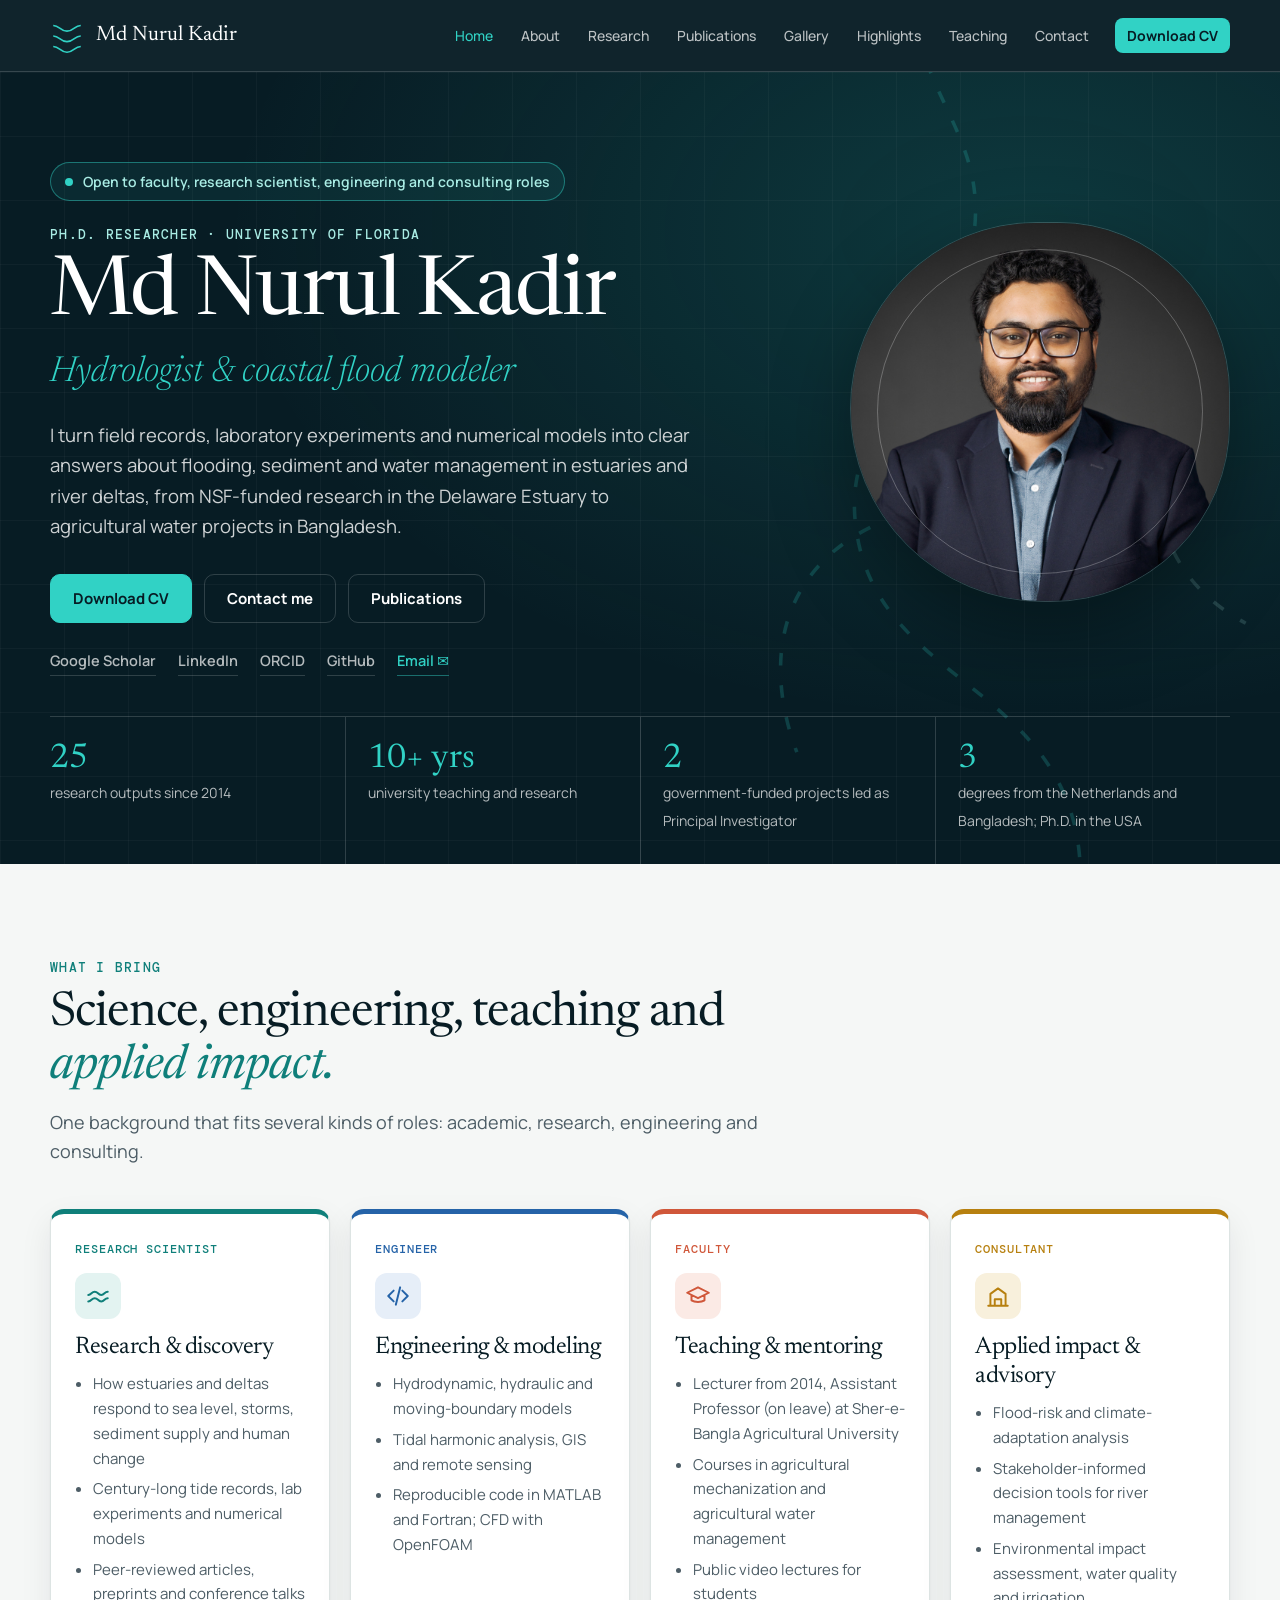
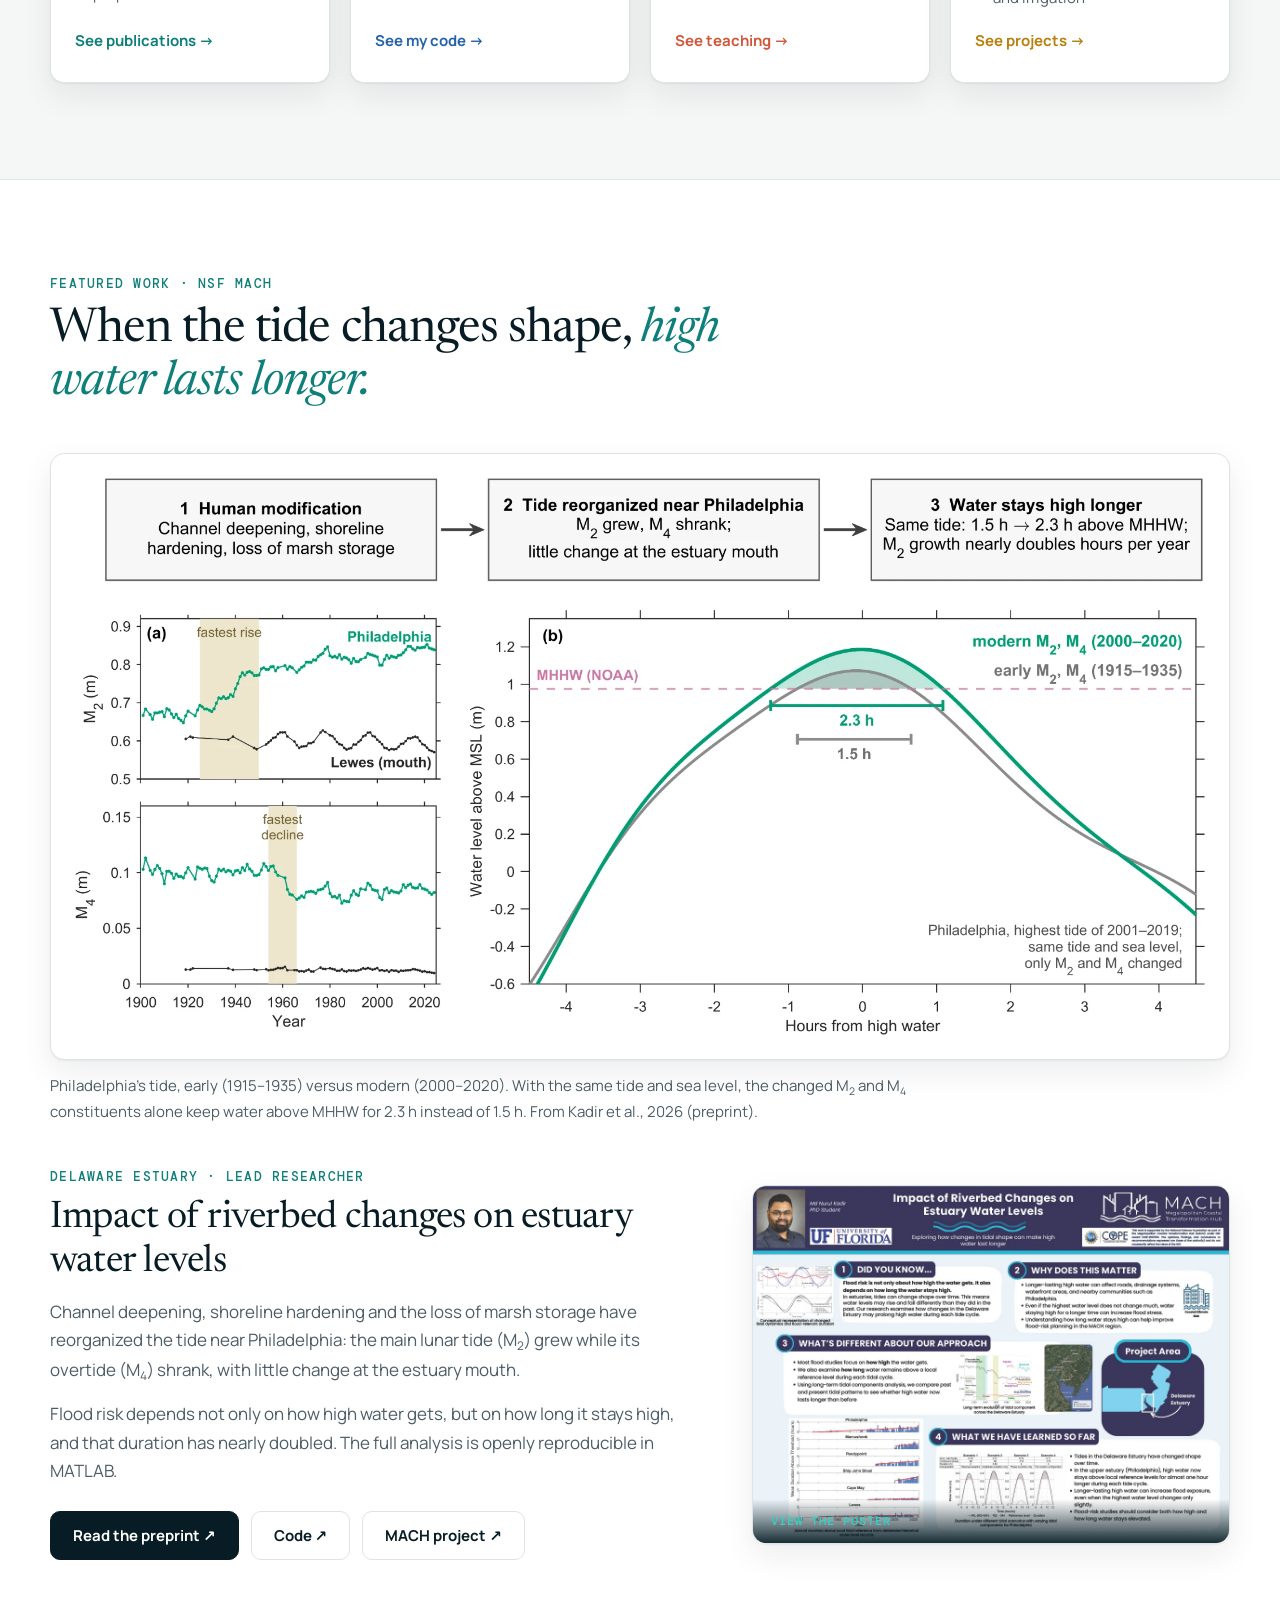
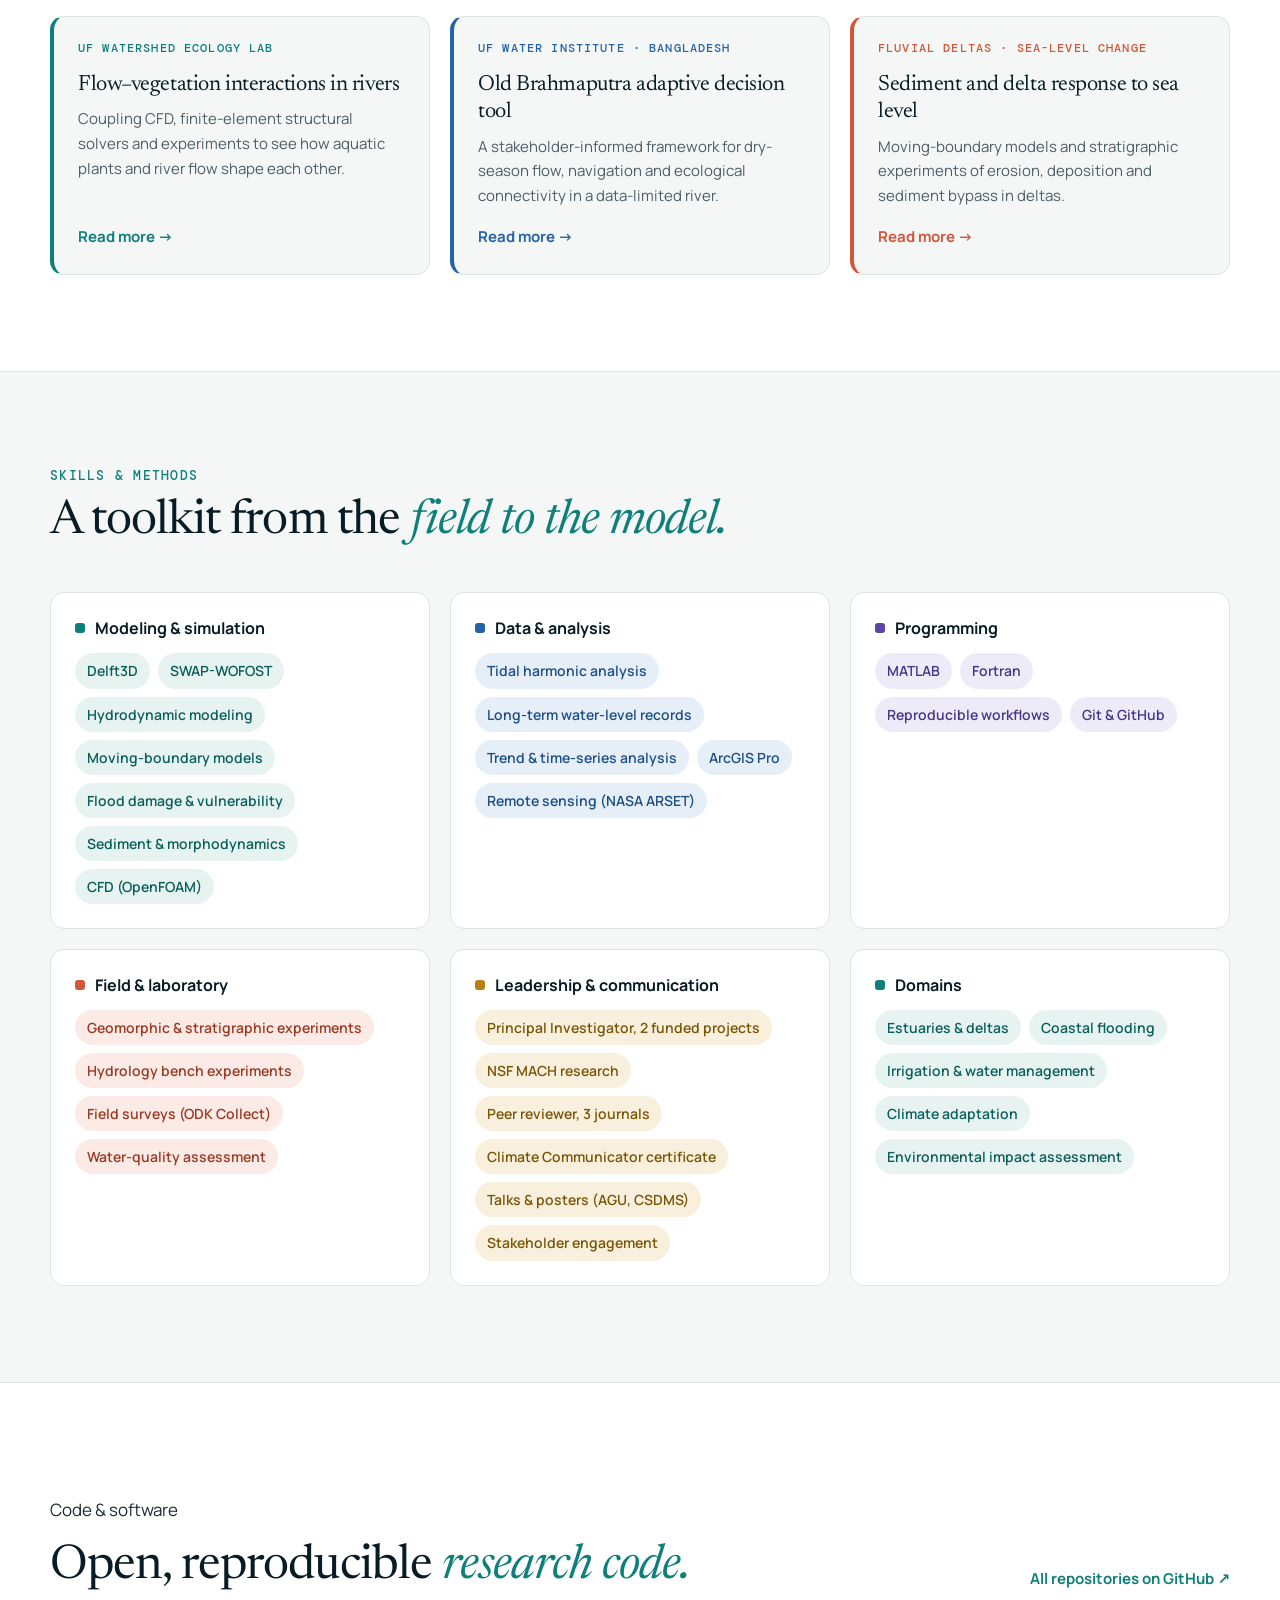
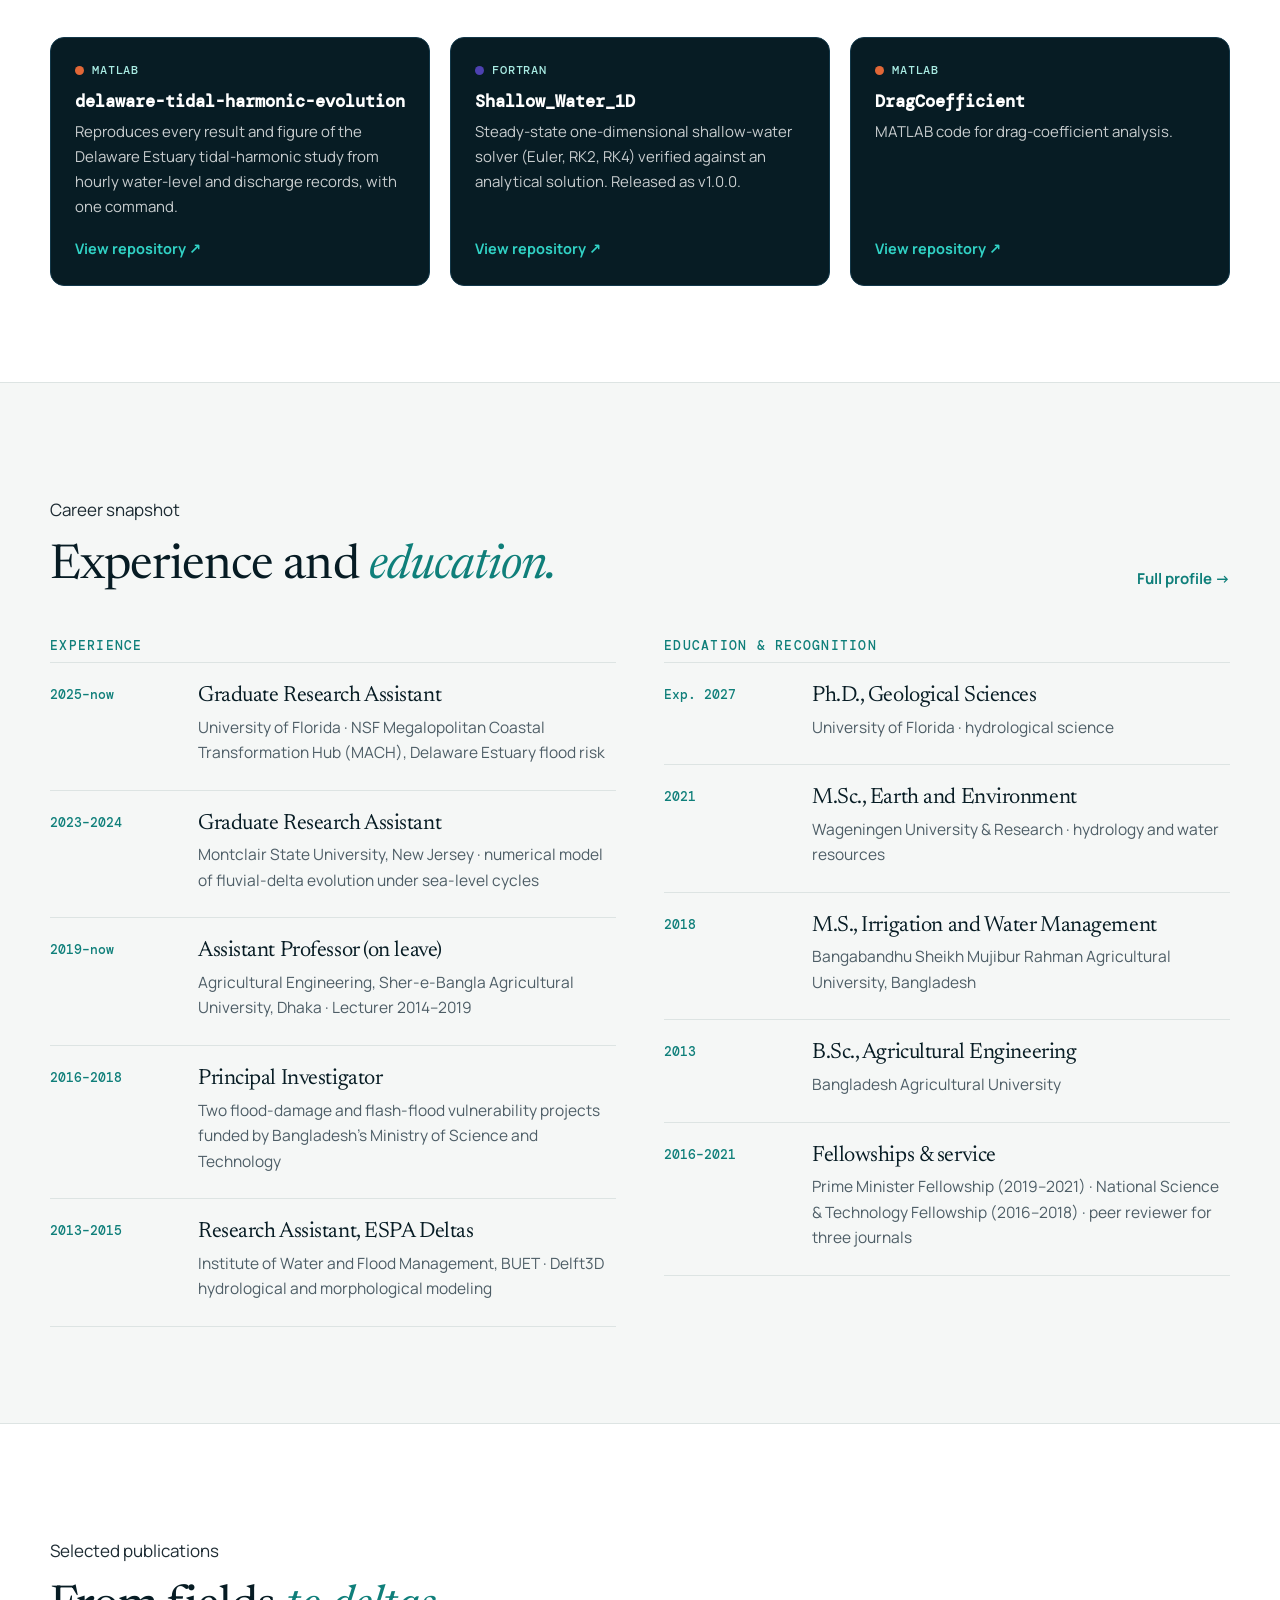
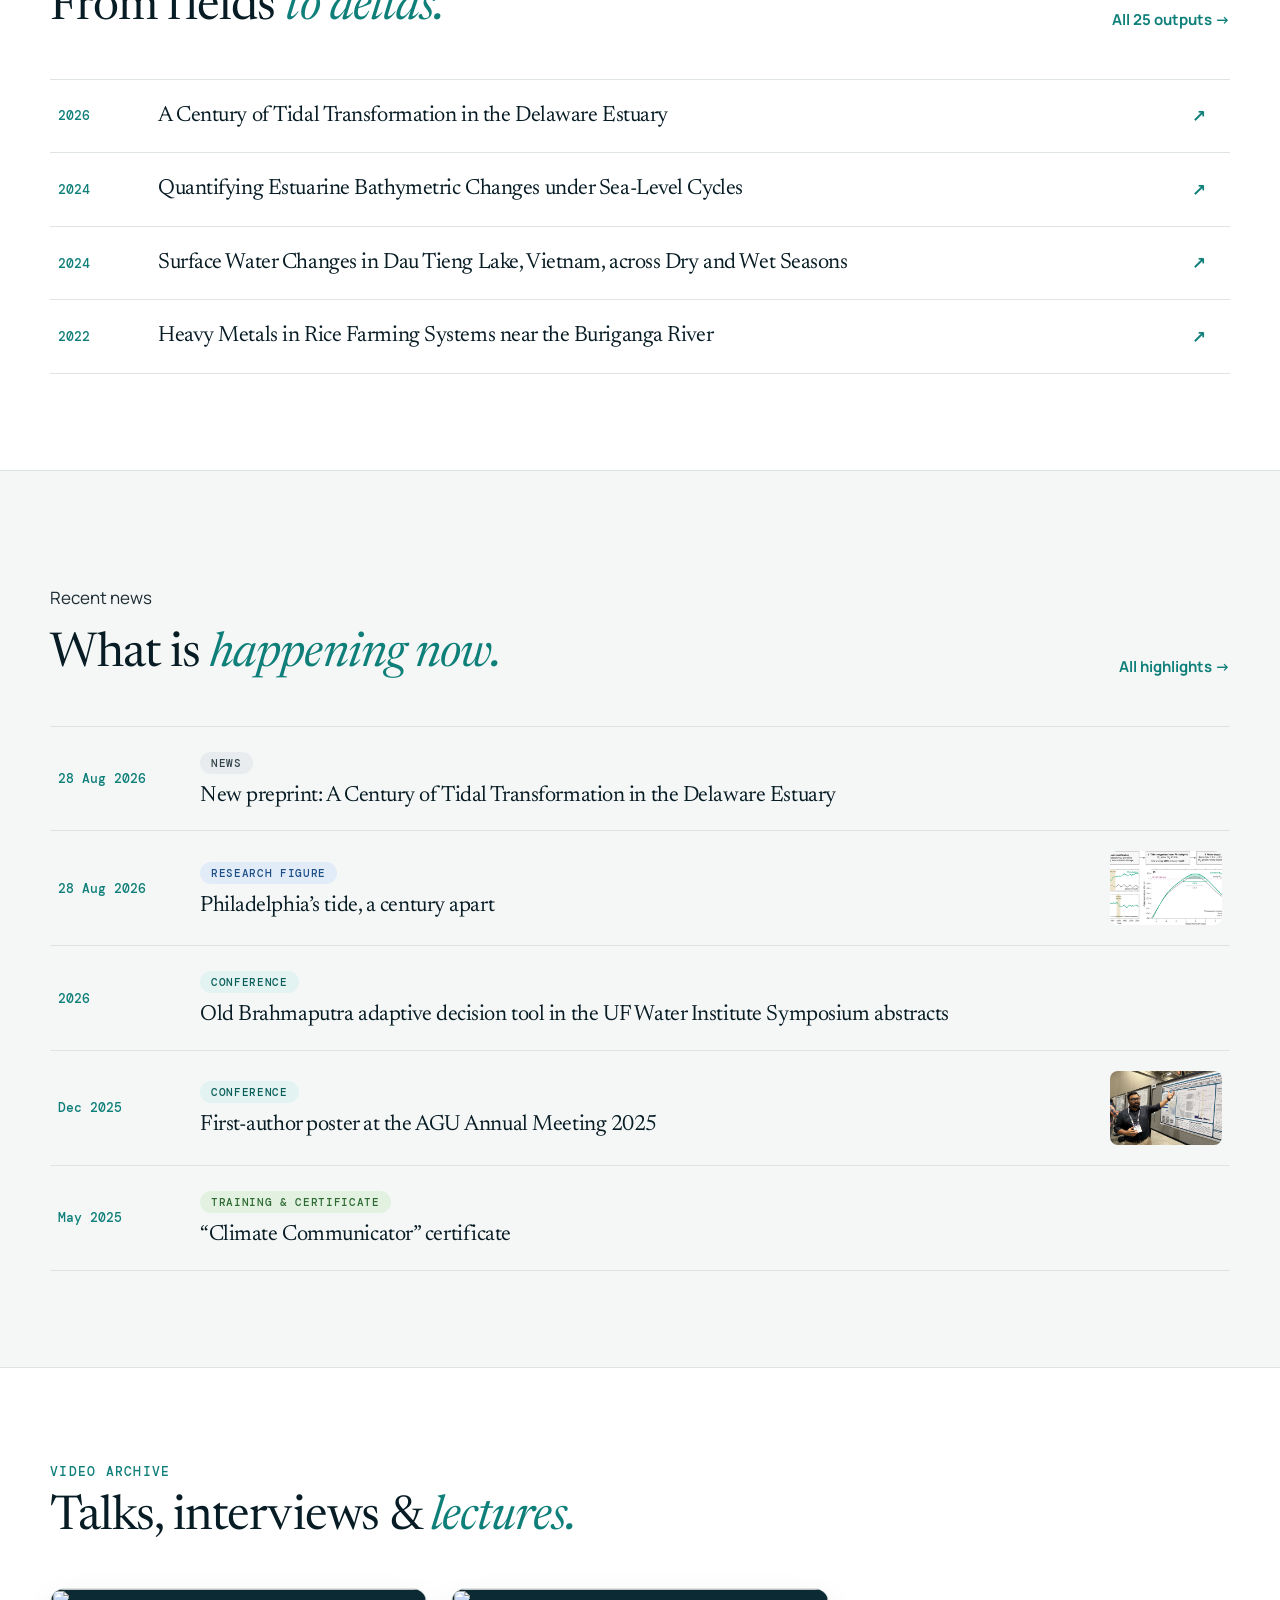
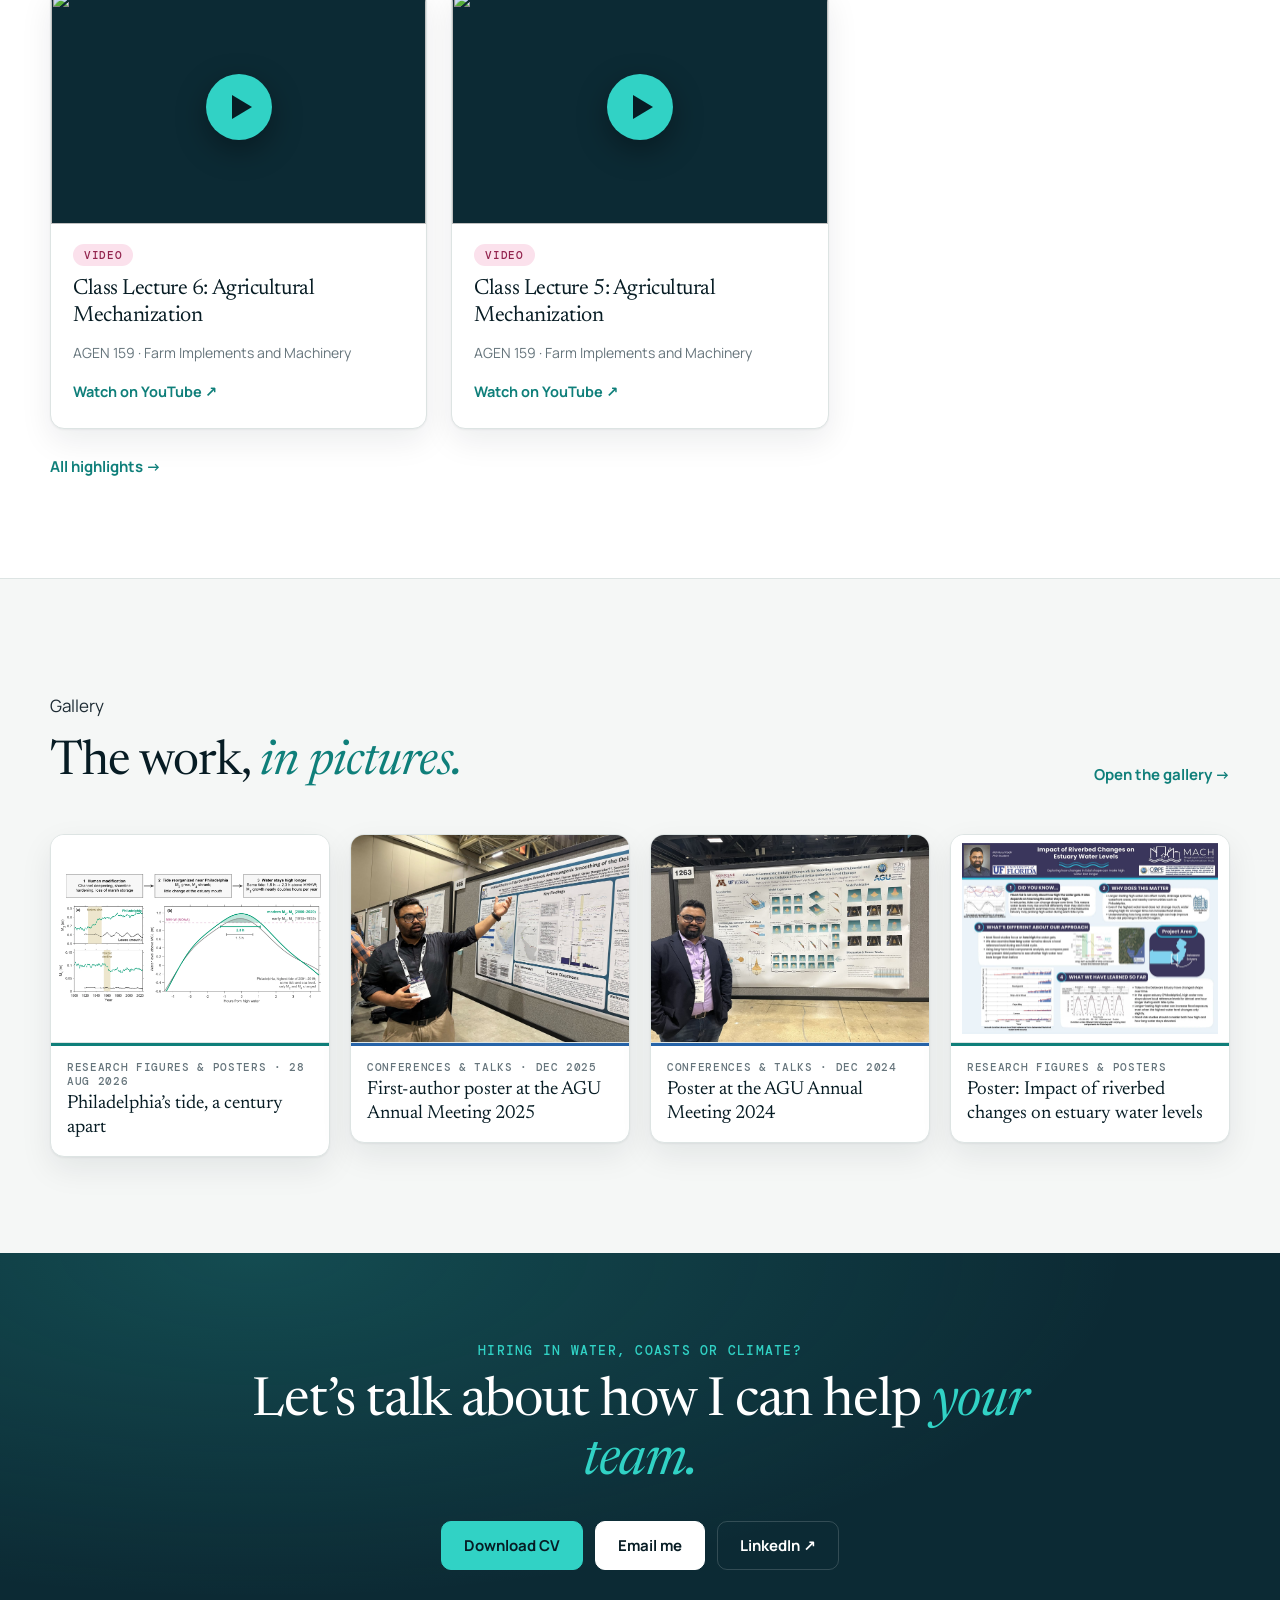
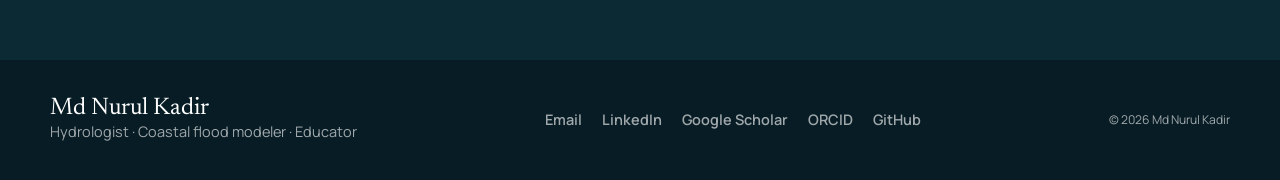
==== commit a880c417: "Home page: Email link label and gallery before the CV section Co-Authored-By: Claude Opus 5.5 <norep" ====
--- a/index.html
+++ b/index.html
@@ -59,7 +59,7 @@
               <a href="https://www.linkedin.com/in/md-nurul-kadir" target="_blank" rel="noopener">LinkedIn</a>
               <a href="https://orcid.org/0000-0003-3397-5763" target="_blank" rel="noopener">ORCID</a>
               <a href="https://github.com/mnkadir" target="_blank" rel="noopener">GitHub</a>
-              <a href="mailto:mnkseum@gmail.com">mnkseum@gmail.com</a>
+              <a class="say-hello" href="mailto:mnkseum@gmail.com" title="mnkseum@gmail.com" aria-label="Email Md Nurul Kadir">Email ✉</a>
             </div>
           </div>
           <div class="portrait-wrap reveal"><div class="portrait-frame"><img src="assets/md-nurul-kadir.jpg" alt="Portrait of Md Nurul Kadir" width="1000" height="1000"></div></div>
@@ -252,9 +252,9 @@
       </div>
     </section>
 
-    <section class="figures-band" hidden><div class="shell section"><div class="section-head row reveal"><div><p>Gallery</p><h2>The work, <em>in pictures.</em></h2></div><a class="text-link" href="gallery.html">Open the gallery →</a></div><div class="gallery-strip" data-gallery-strip data-limit="4"></div></div></section>
-
     <section class="band-white" data-videos-section hidden><div class="shell section"><div class="section-head reveal"><p>Video archive</p><h2>Talks, interviews &amp; <em>lectures.</em></h2></div><div class="update-grid" data-videos data-limit="6"></div><a class="text-link" href="highlights.html">All highlights →</a></div></section>
+
+    <section class="gallery-band" hidden><div class="shell section"><div class="section-head row reveal"><div><p>Gallery</p><h2>The work, <em>in pictures.</em></h2></div><a class="text-link" href="gallery.html">Open the gallery →</a></div><div class="gallery-strip" data-gallery-strip data-limit="4"></div></div></section>
 
     <!-- 9. Call to action -->
     <section class="cta">
--- a/styles.css
+++ b/styles.css
@@ -93,6 +93,7 @@
 .profile-links { display: flex; flex-wrap: wrap; gap: 8px 22px; margin-top: 26px; font-size: 14.5px; font-weight: 600; }
 .profile-links a { color: rgba(255, 255, 255, .7); border-bottom: 1px solid var(--darkline); padding-bottom: 2px; }
 .profile-links a:hover { color: var(--aqua); border-color: var(--aqua); }
+.profile-links .say-hello { color: var(--aqua); border-color: rgba(49, 210, 197, .45); }
 .portrait-wrap { justify-self: end; width: min(100%, 380px); }
 .portrait-frame { position: relative; aspect-ratio: 1; border-radius: 50% 46% 48% 52%; overflow: hidden; border: 1px solid var(--darkline); box-shadow: 0 30px 80px rgba(0, 0, 0, .35); }
 .portrait-frame img { width: 100%; height: 100%; object-fit: cover; }
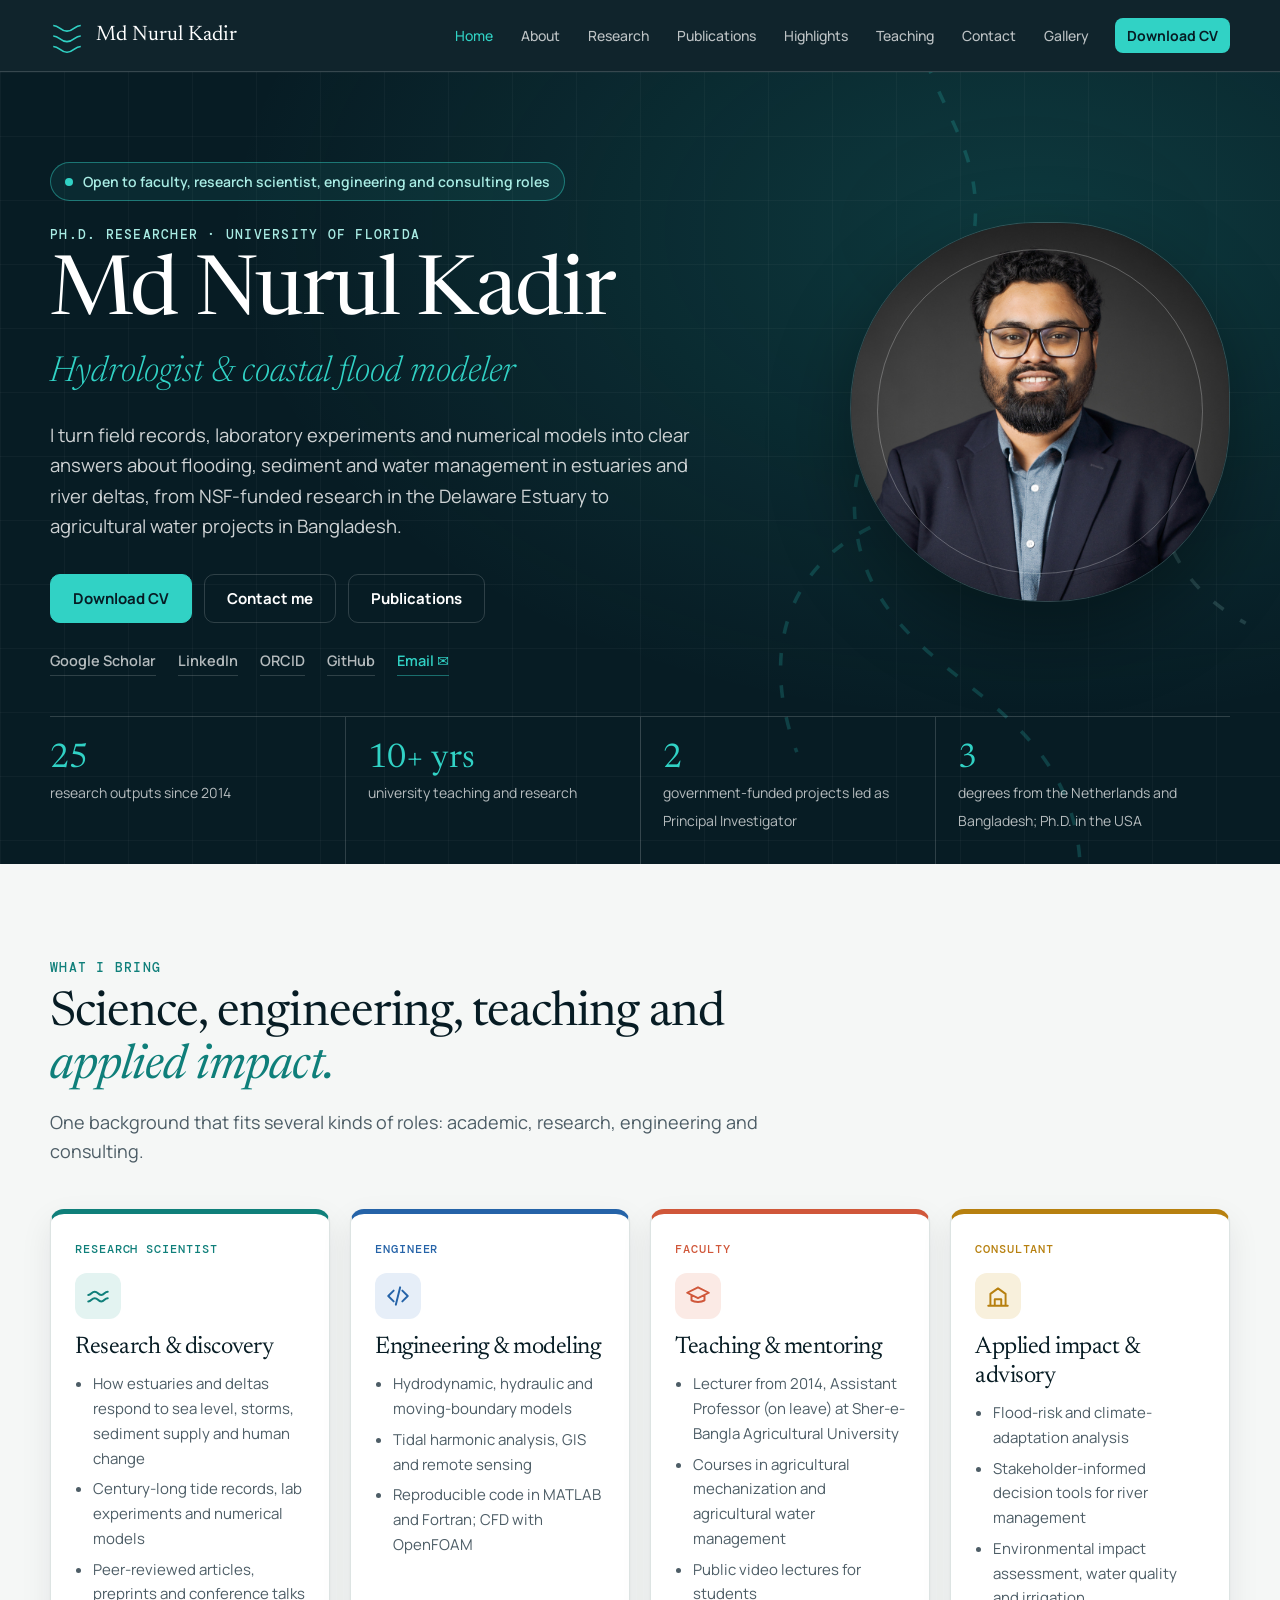
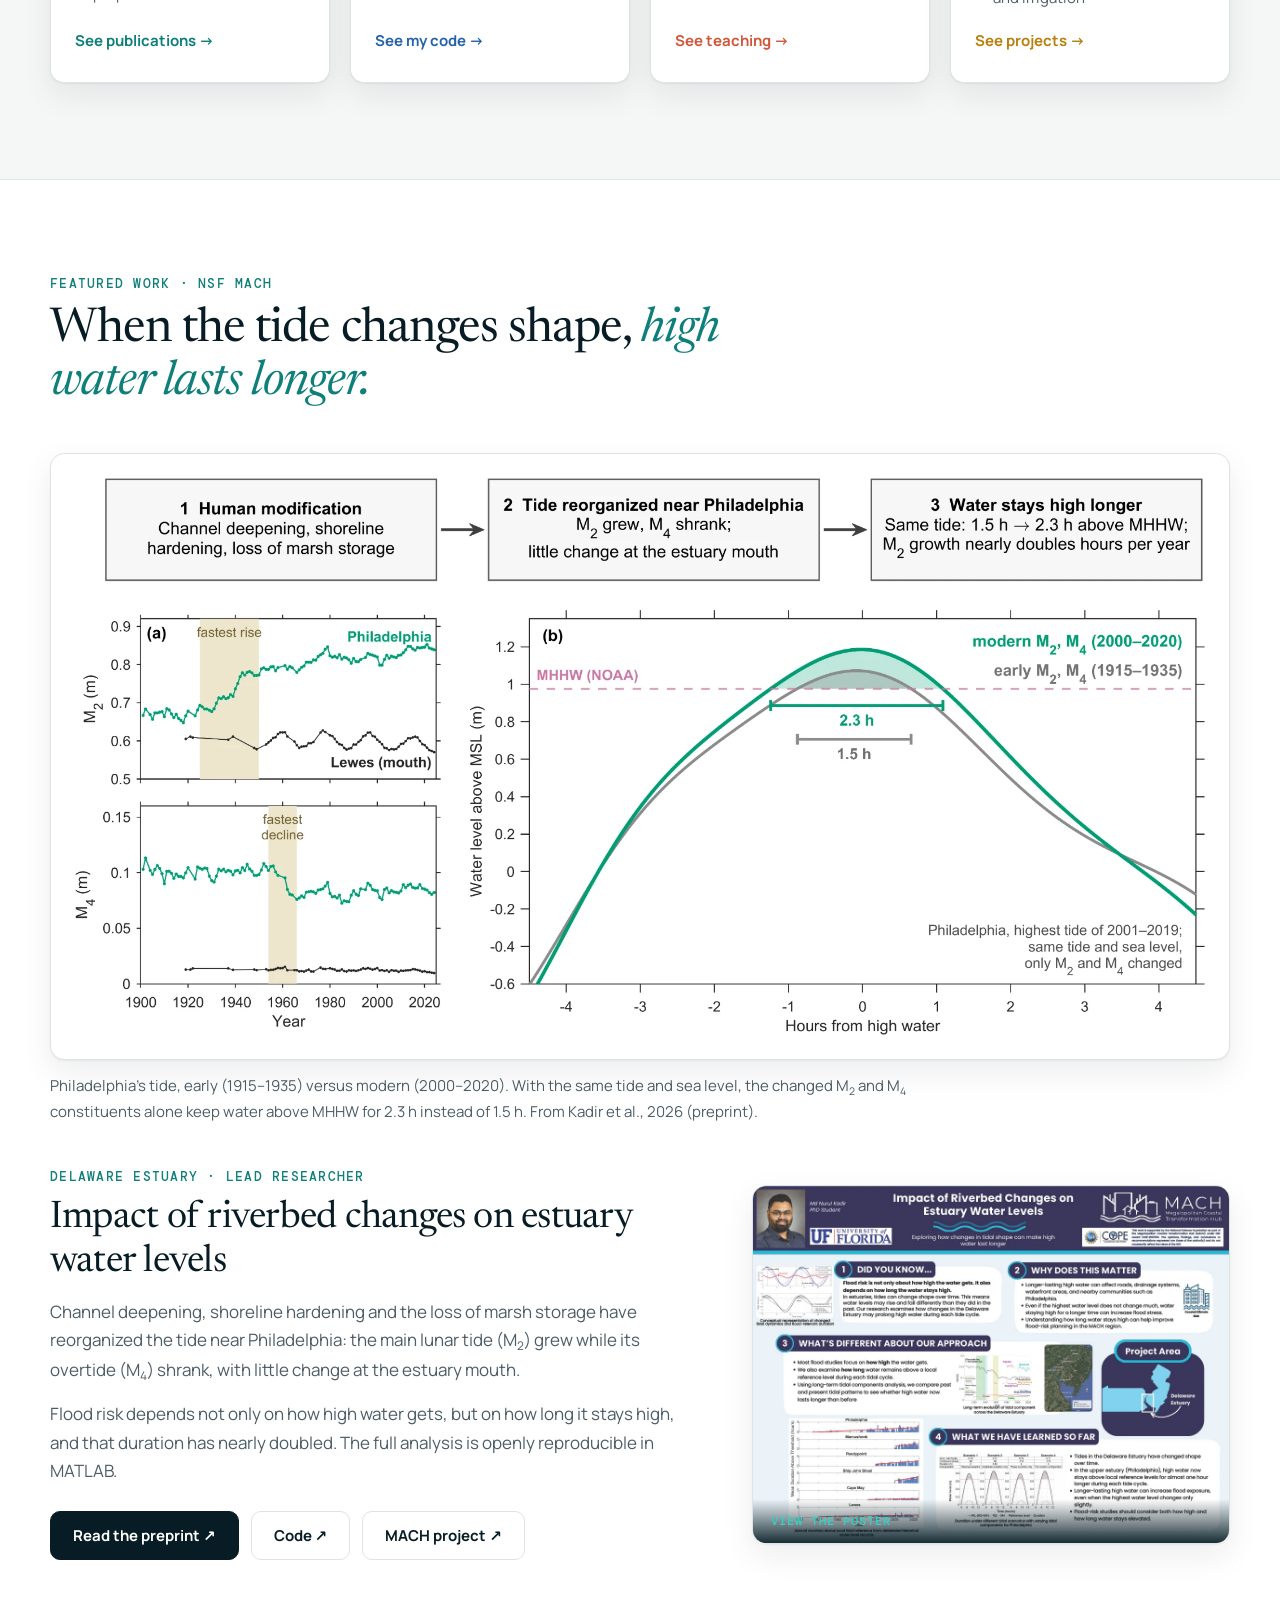
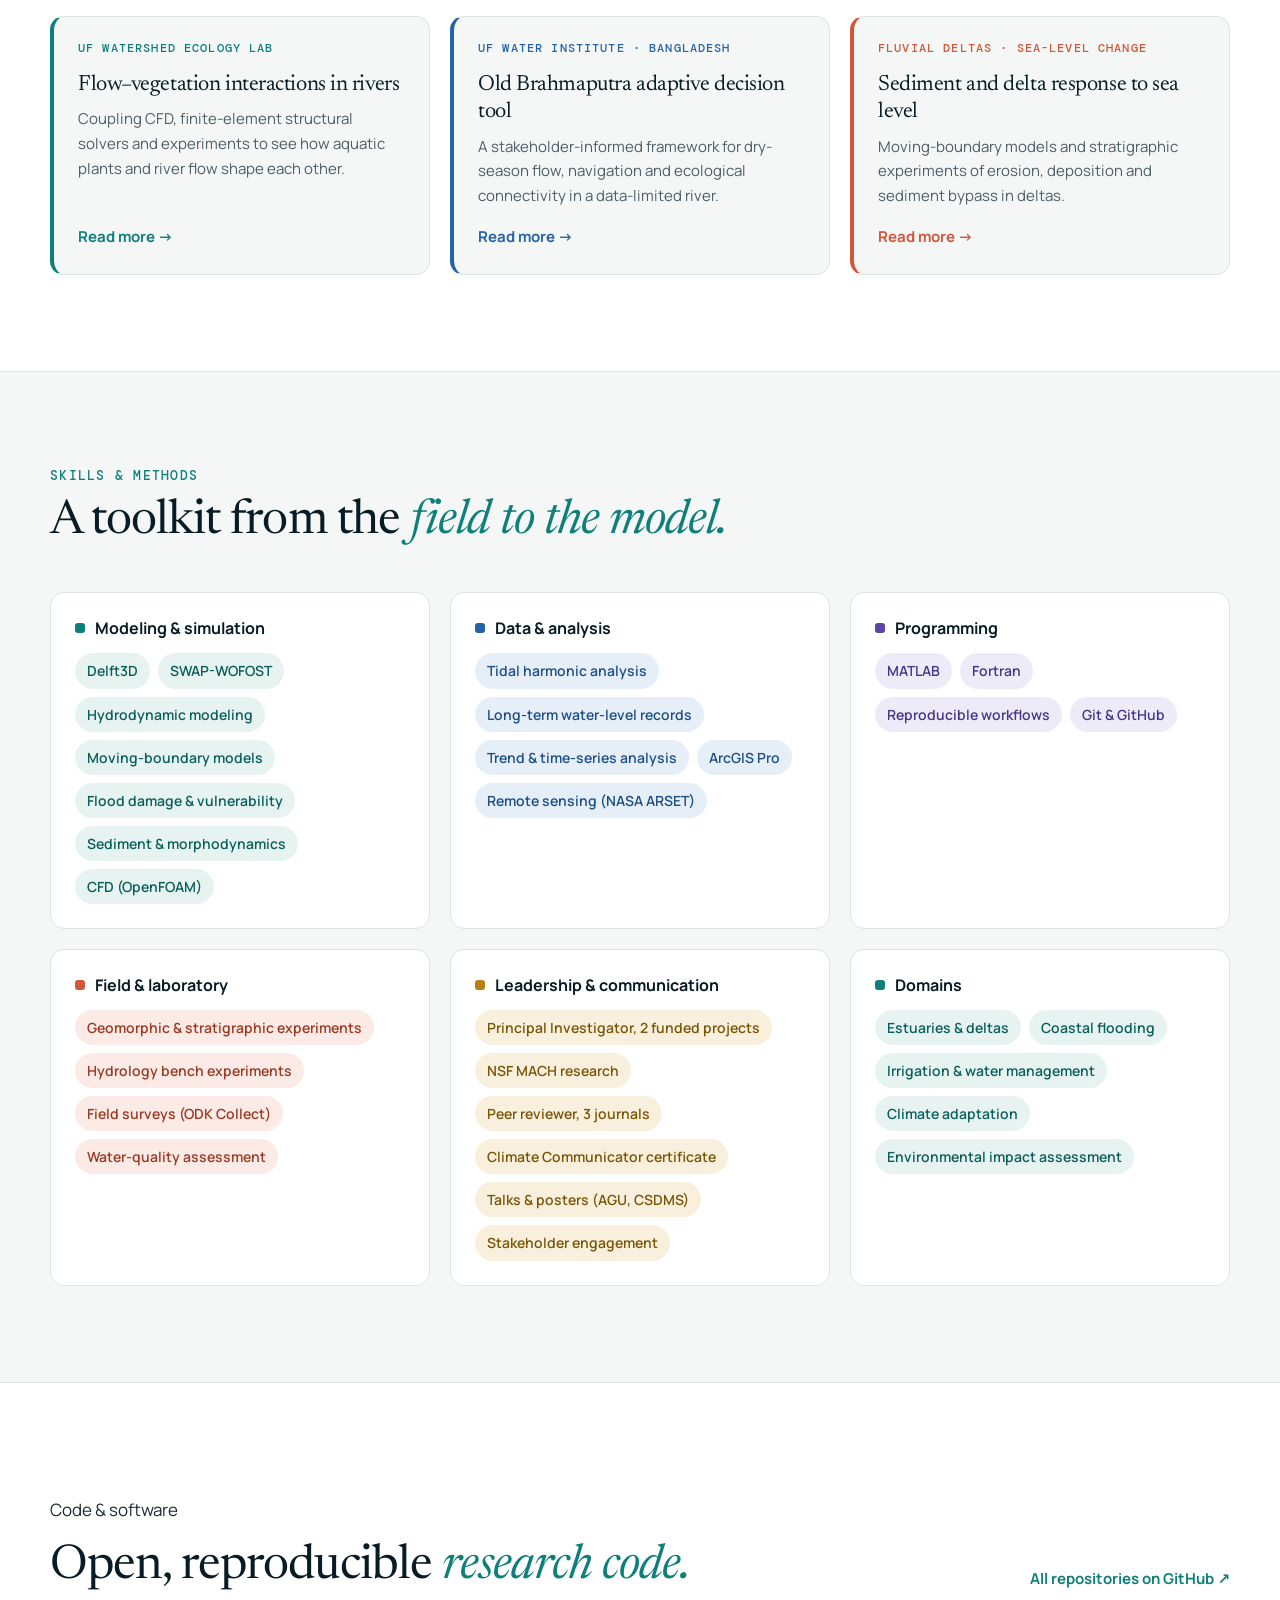
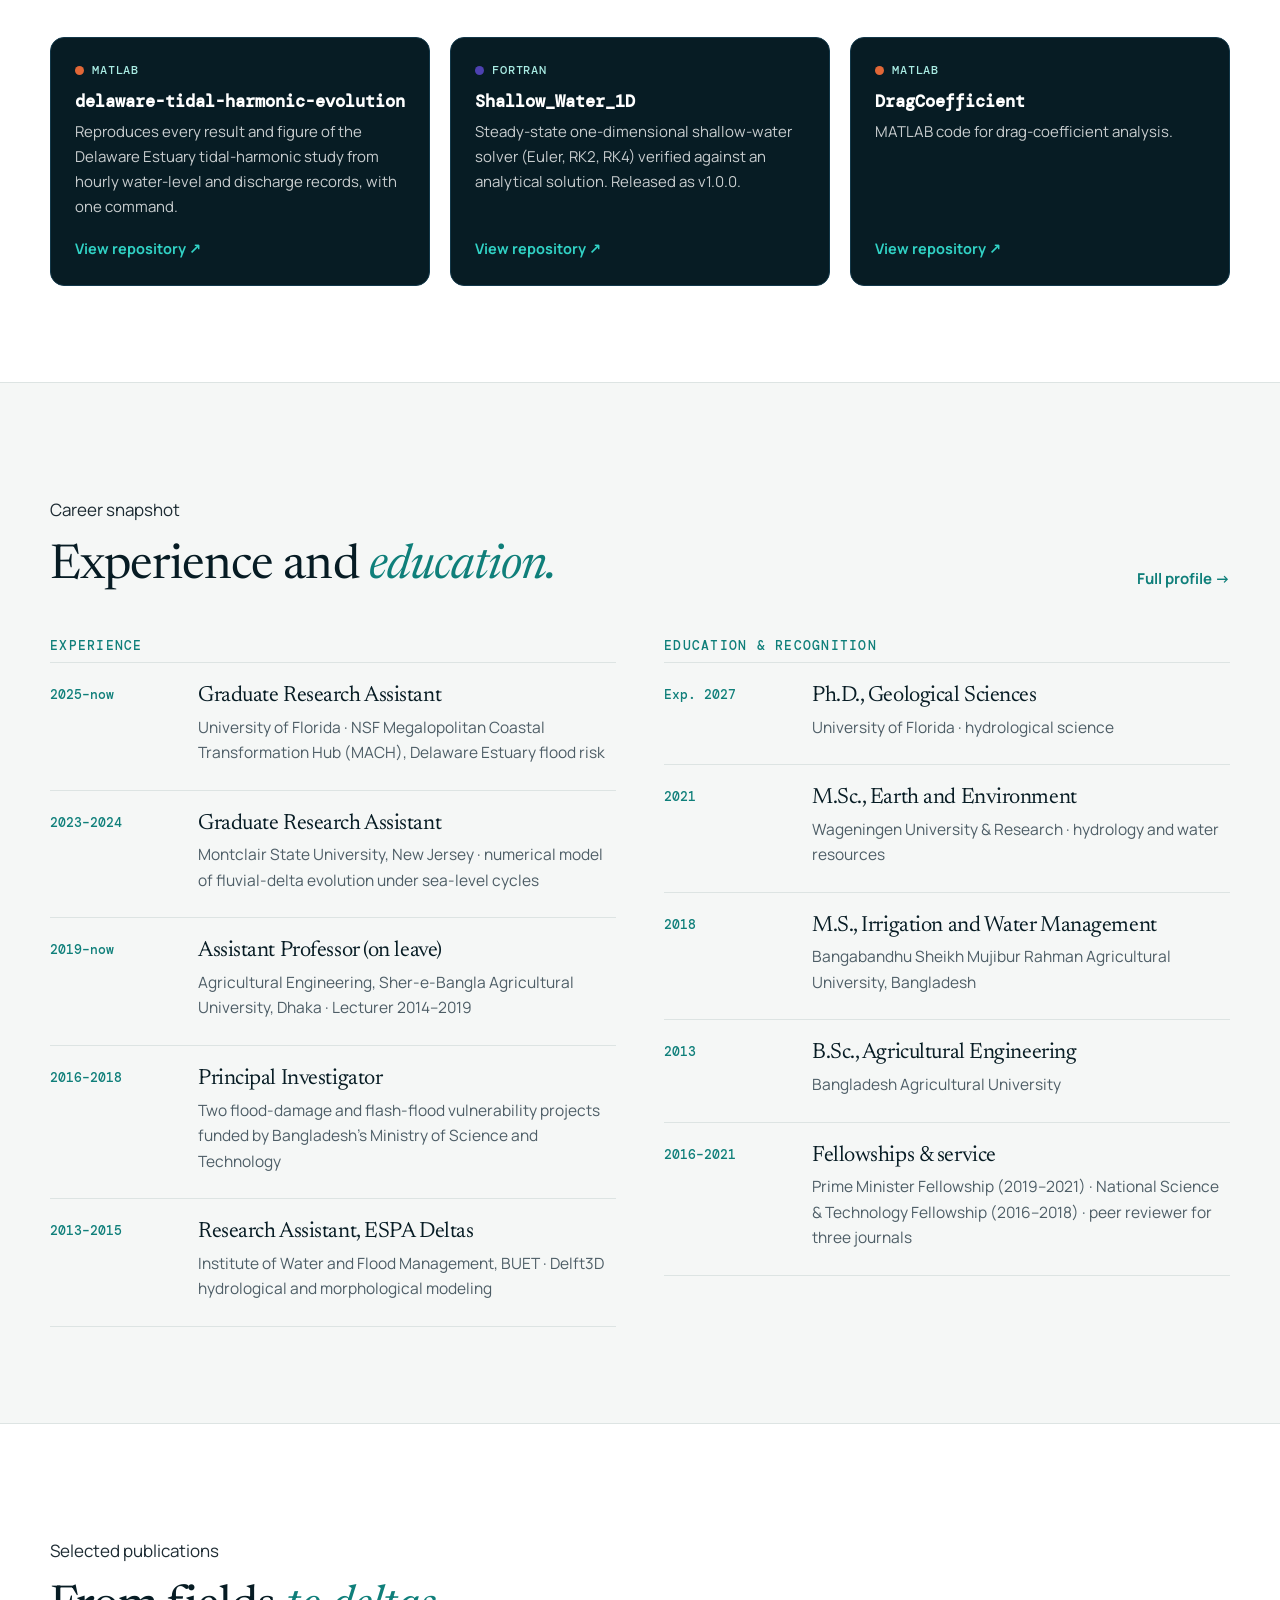
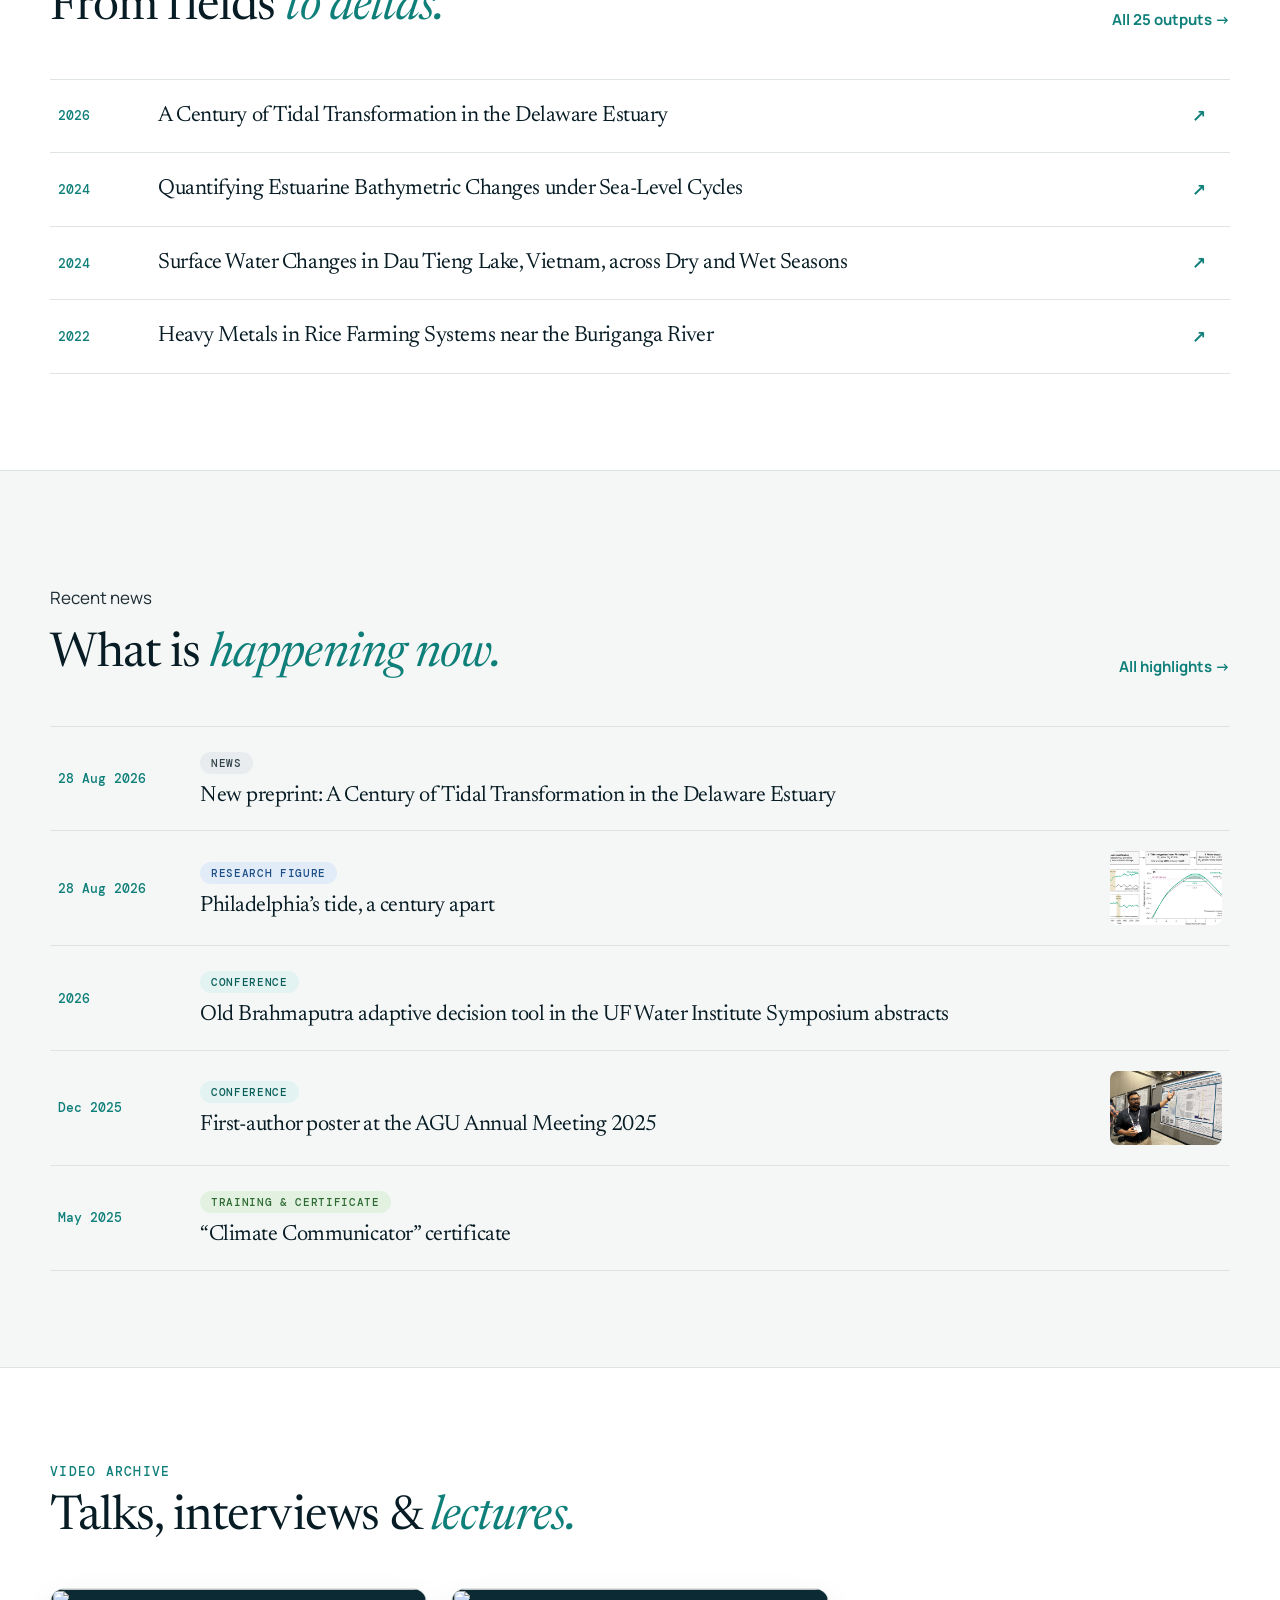
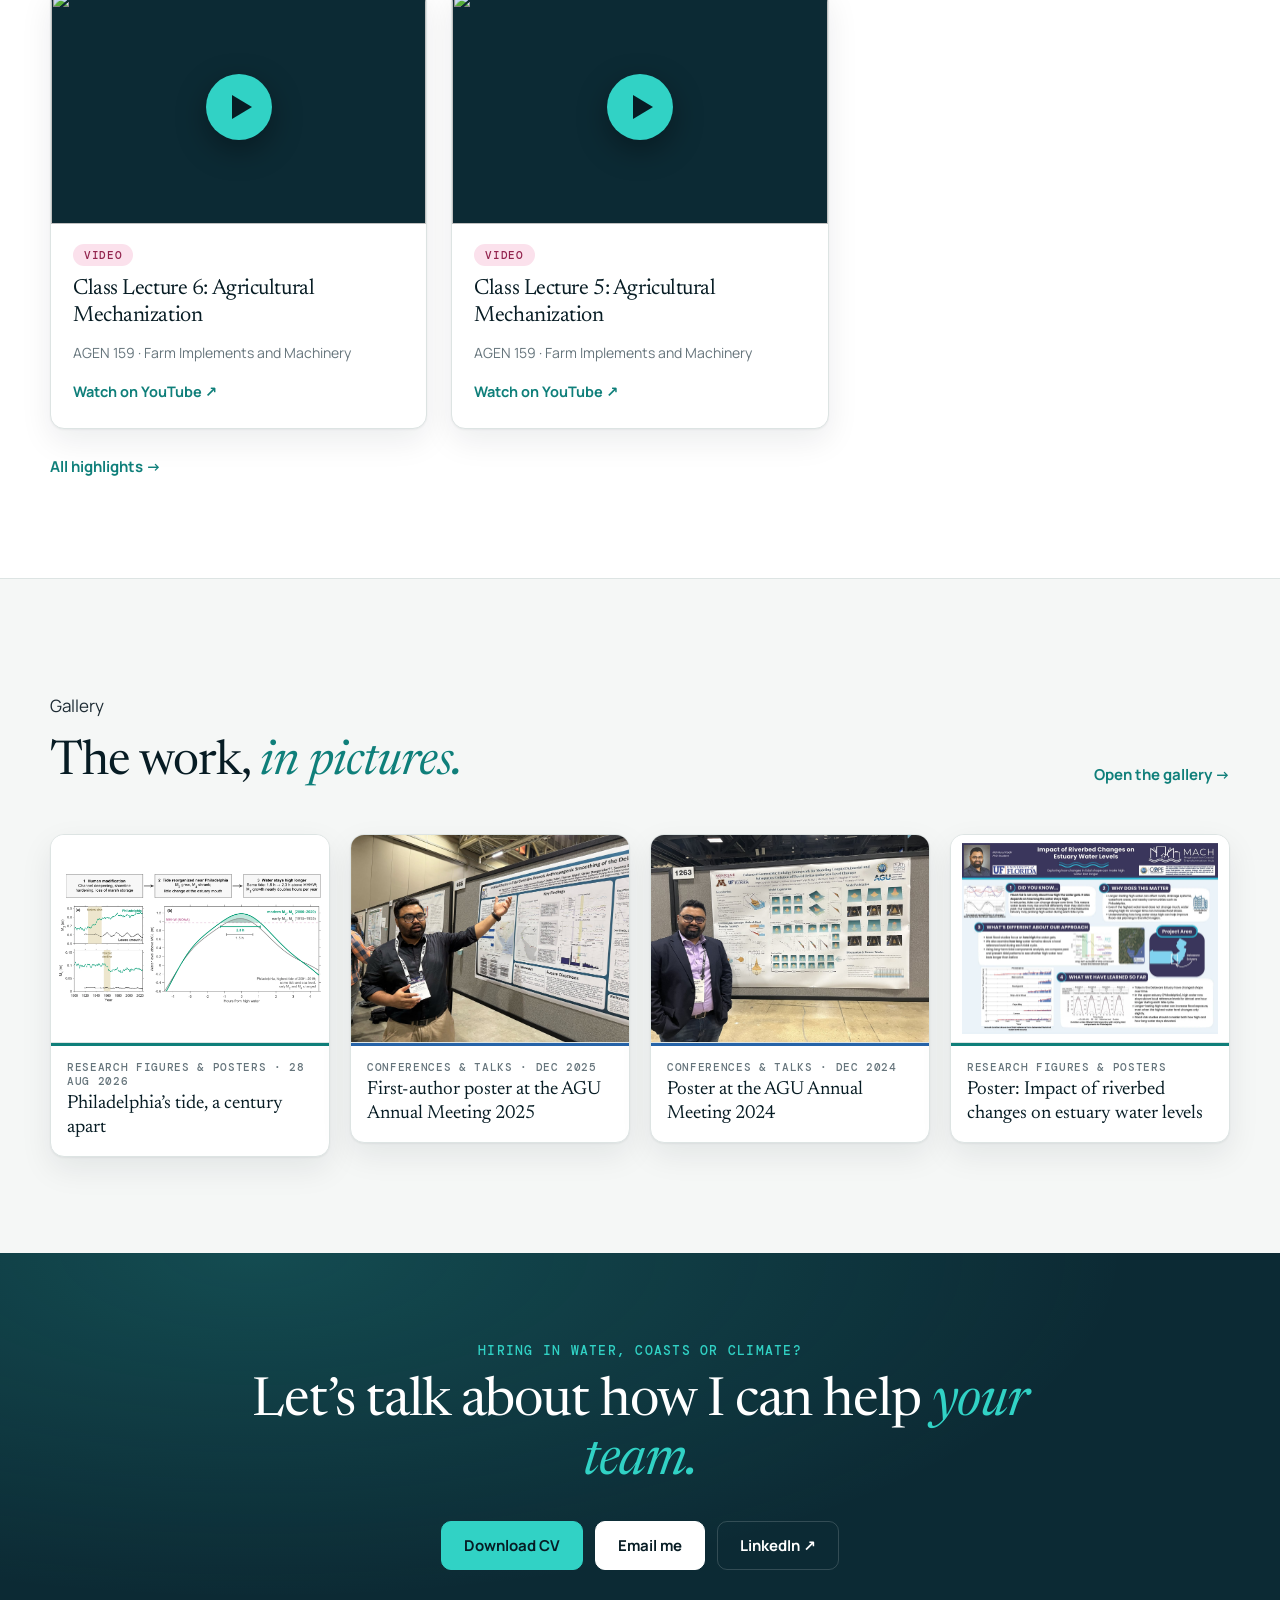
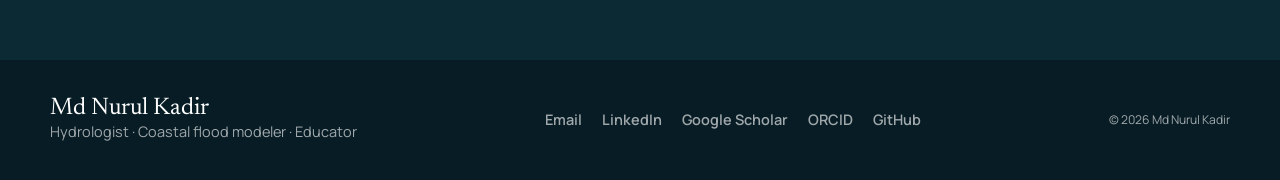
==== commit 95e4aa6a: "Move Gallery menu link to the end, before Download CV Co-Authored-By: Claude Opus 5.5 <noreply@anthr" ====
--- a/index.html
+++ b/index.html
@@ -29,10 +29,10 @@
       <a data-nav="about" href="about.html">About</a>
       <a data-nav="research" href="research.html">Research</a>
       <a data-nav="publications" href="publications.html">Publications</a>
-      <a data-nav="gallery" href="gallery.html">Gallery</a>
       <a data-nav="highlights" href="highlights.html">Highlights</a>
       <a data-nav="teaching" href="teaching.html">Teaching</a>
       <a data-nav="contact" href="contact.html">Contact</a>
+      <a data-nav="gallery" href="gallery.html">Gallery</a>
       <a class="nav-cv" data-cv href="assets/cv/Md_Nurul_Kadir_CV.pdf" download="Md_Nurul_Kadir_CV.pdf">Download CV</a>
     </nav>
   </header>
